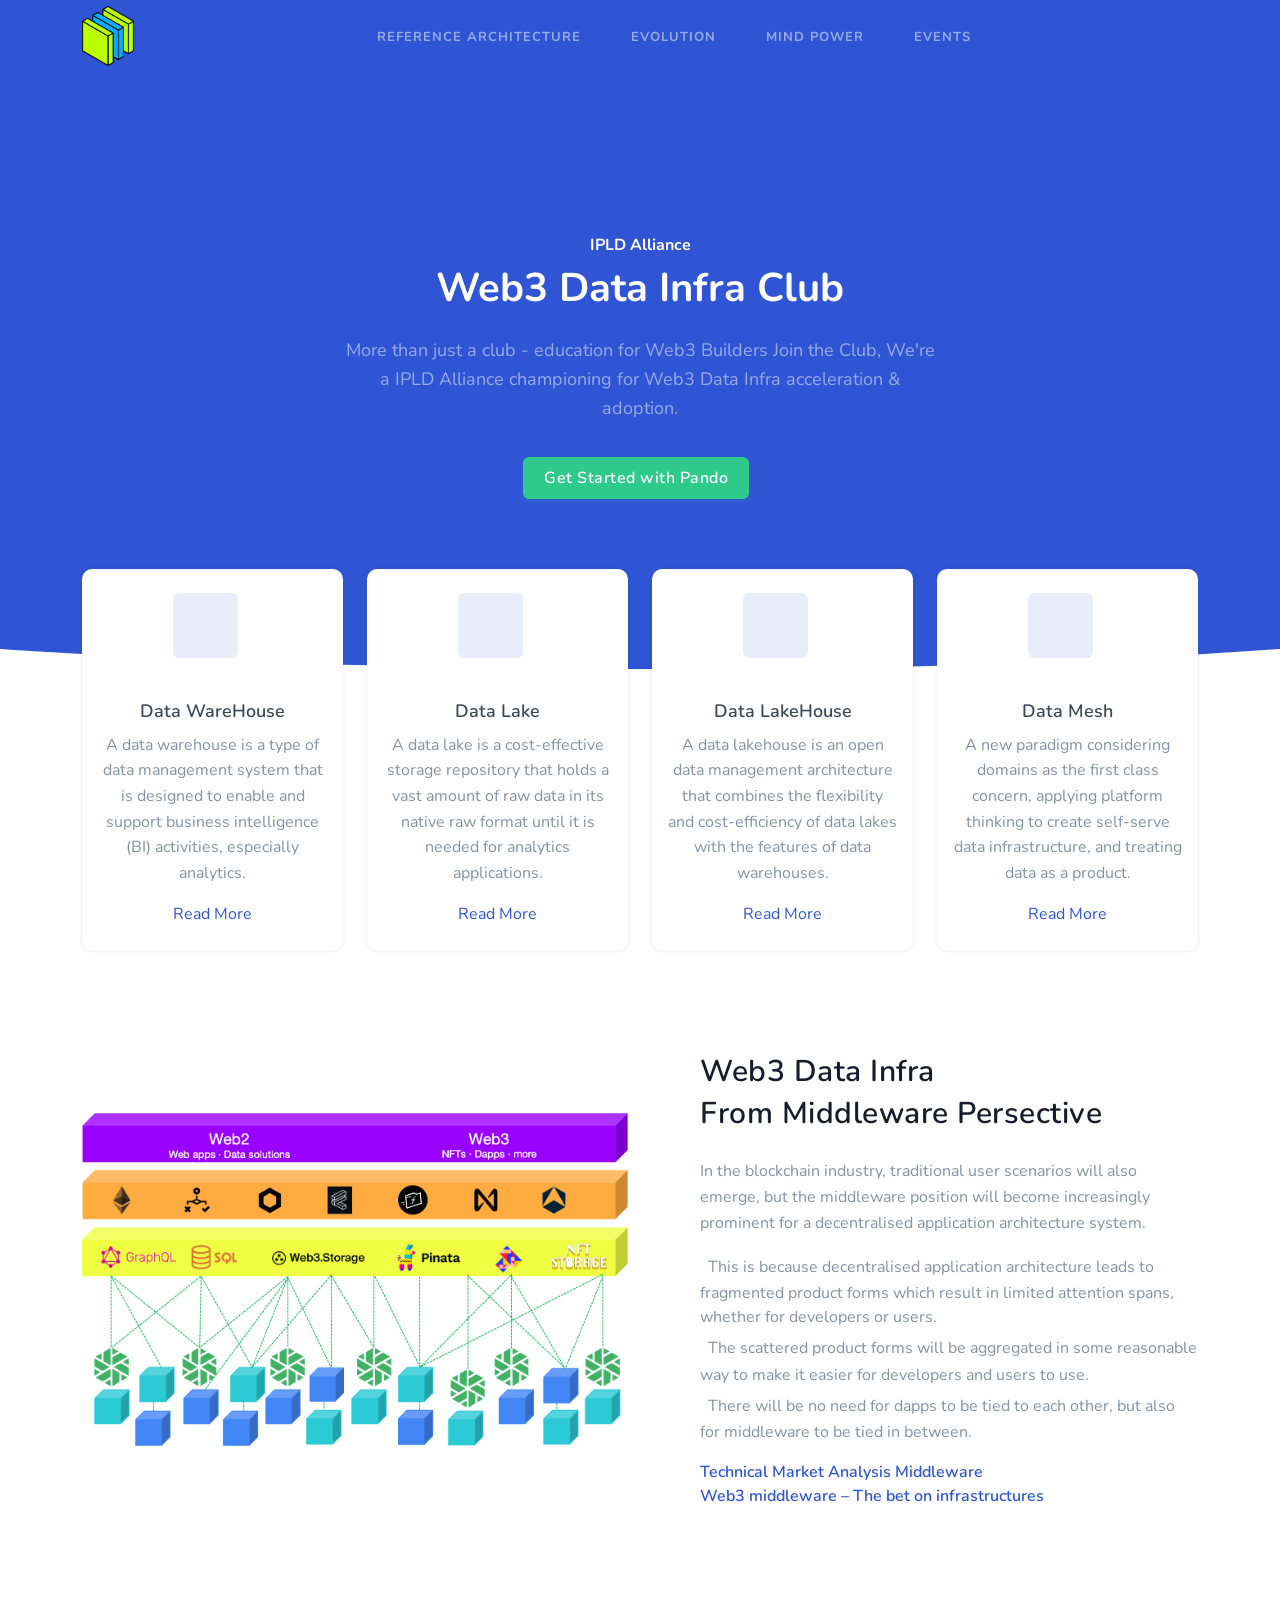
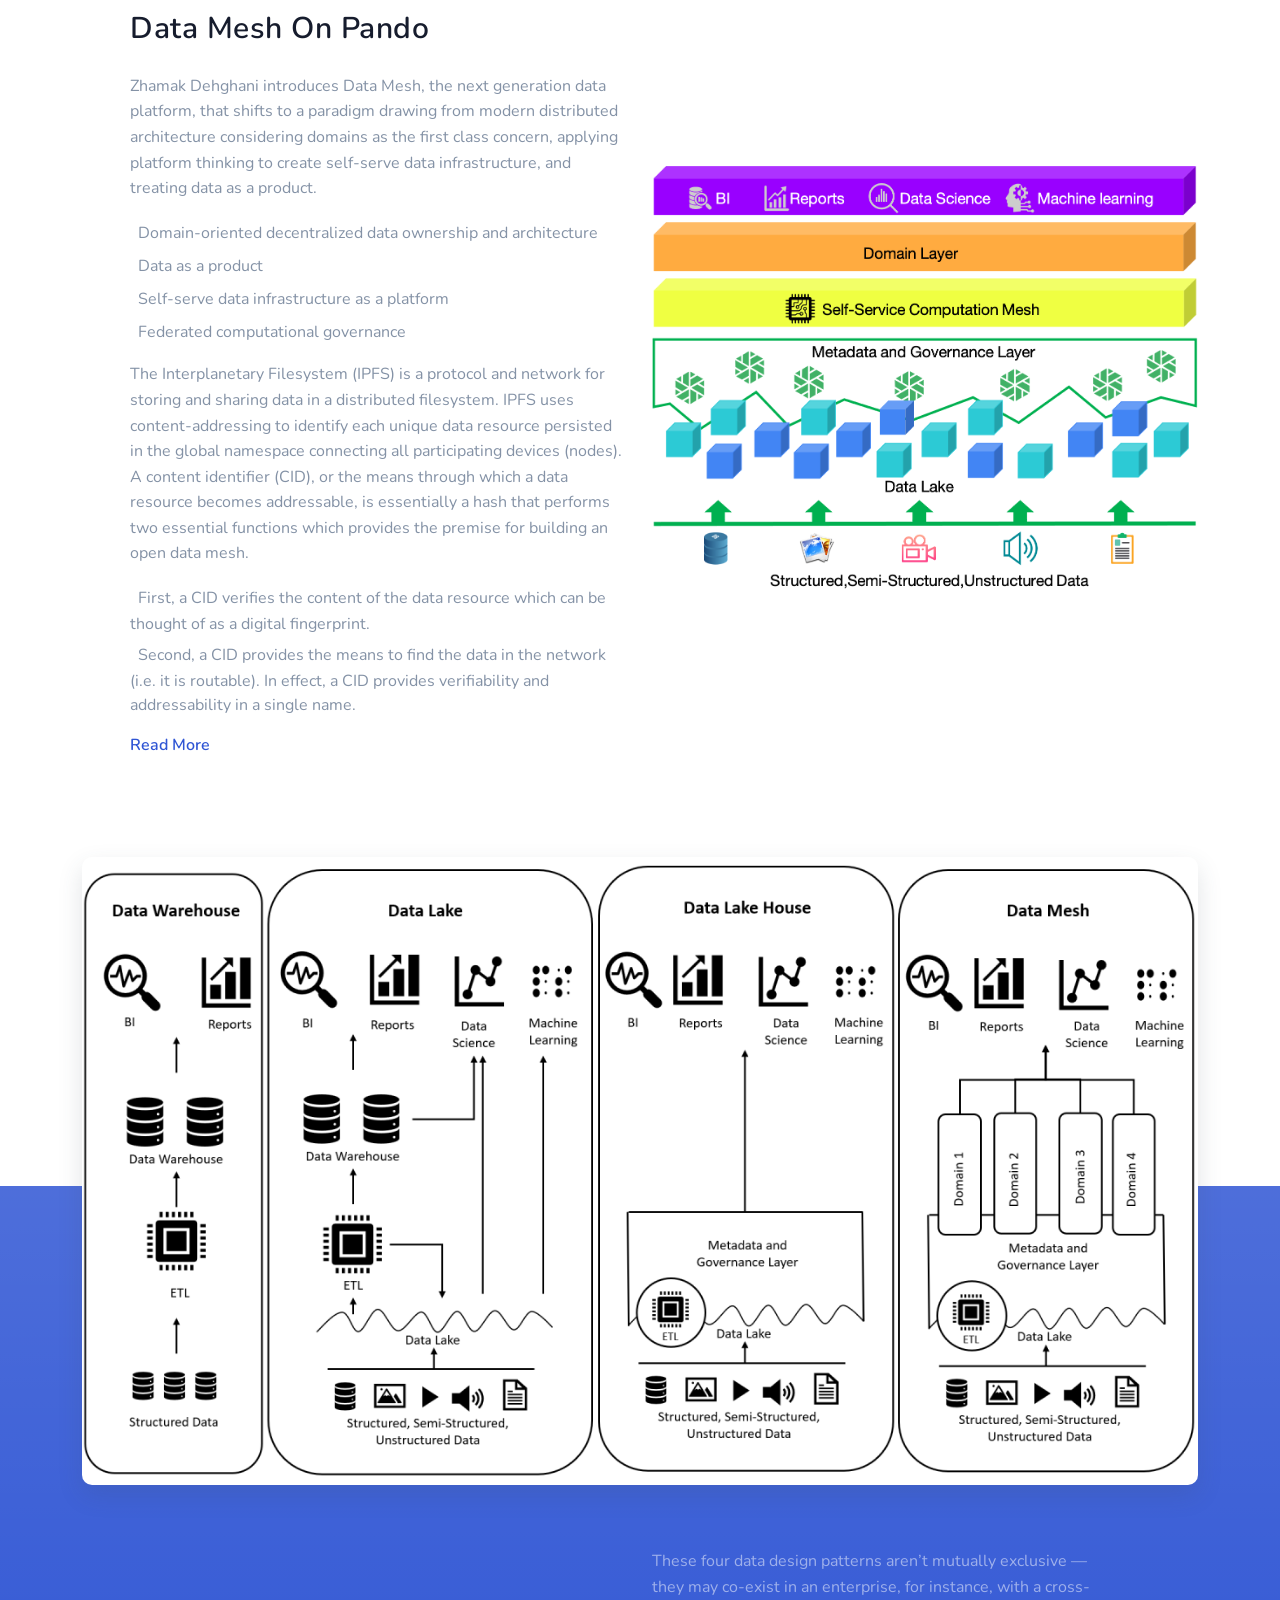
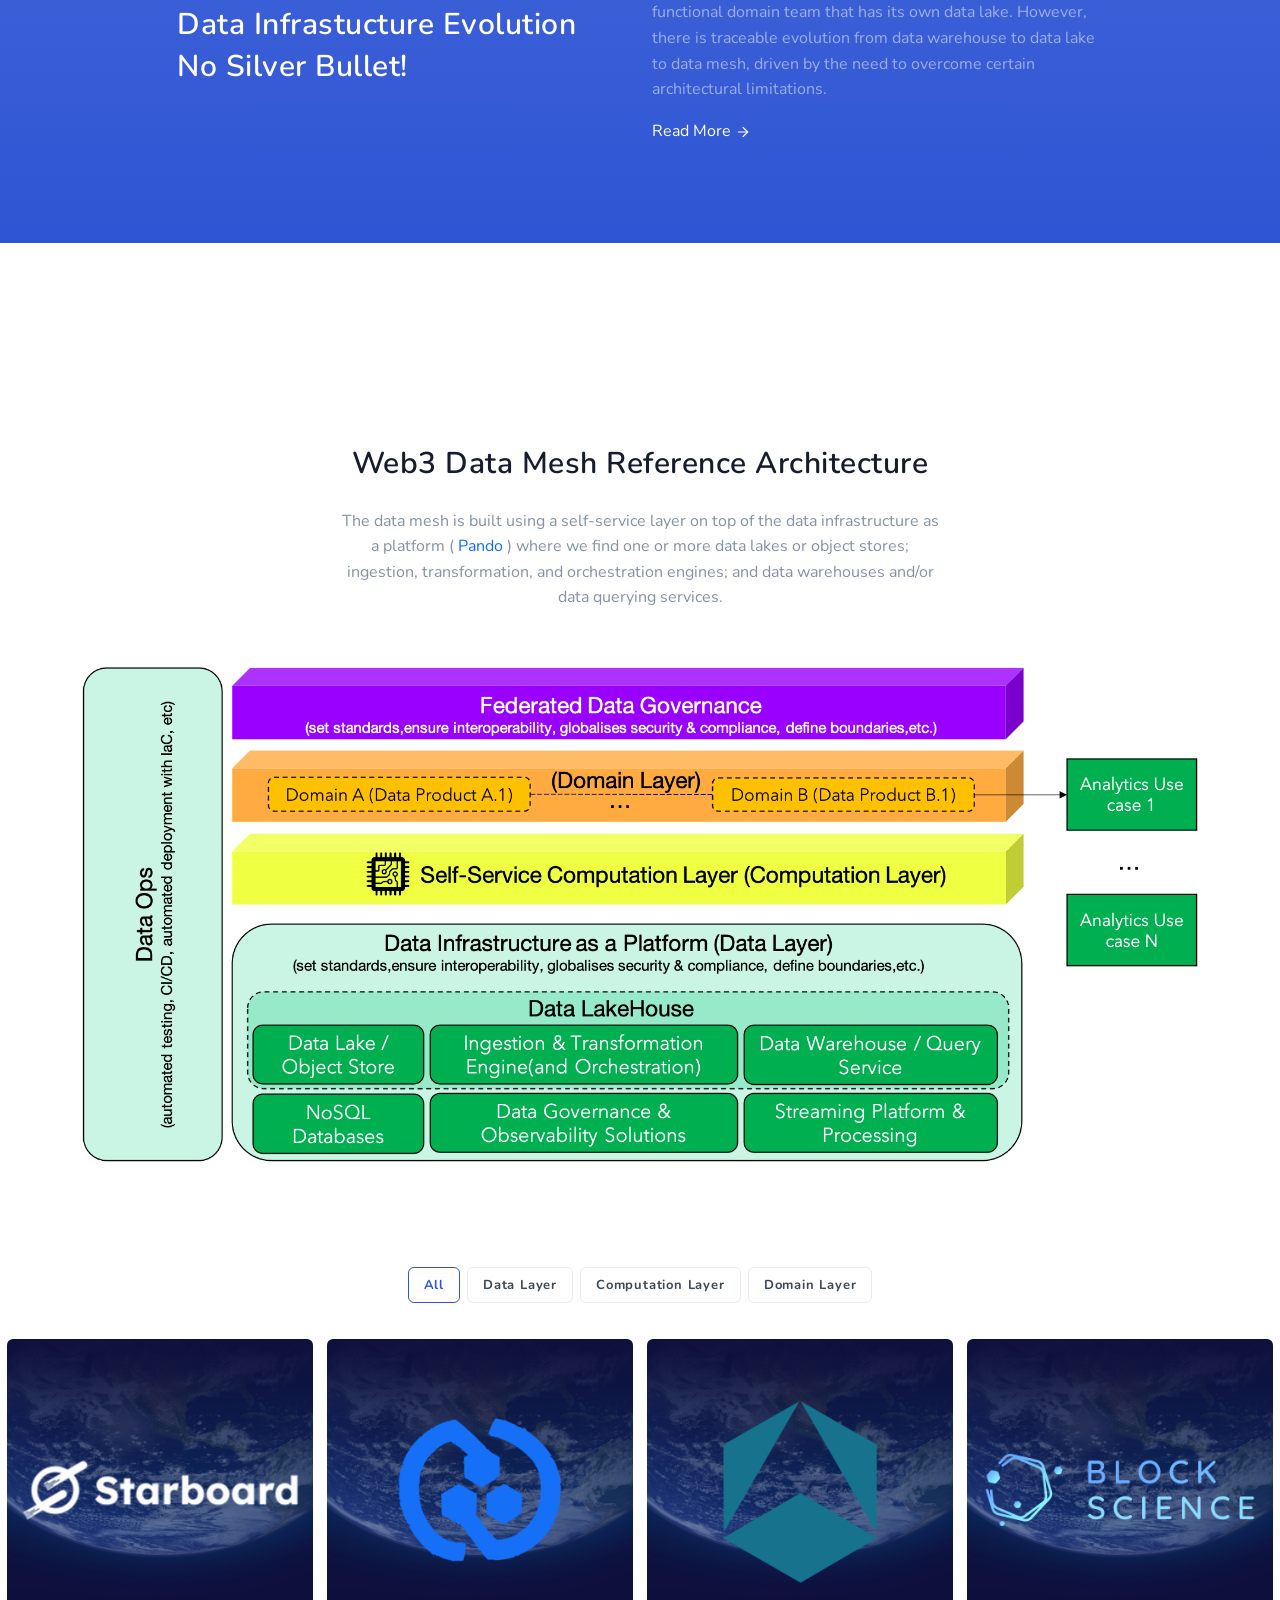
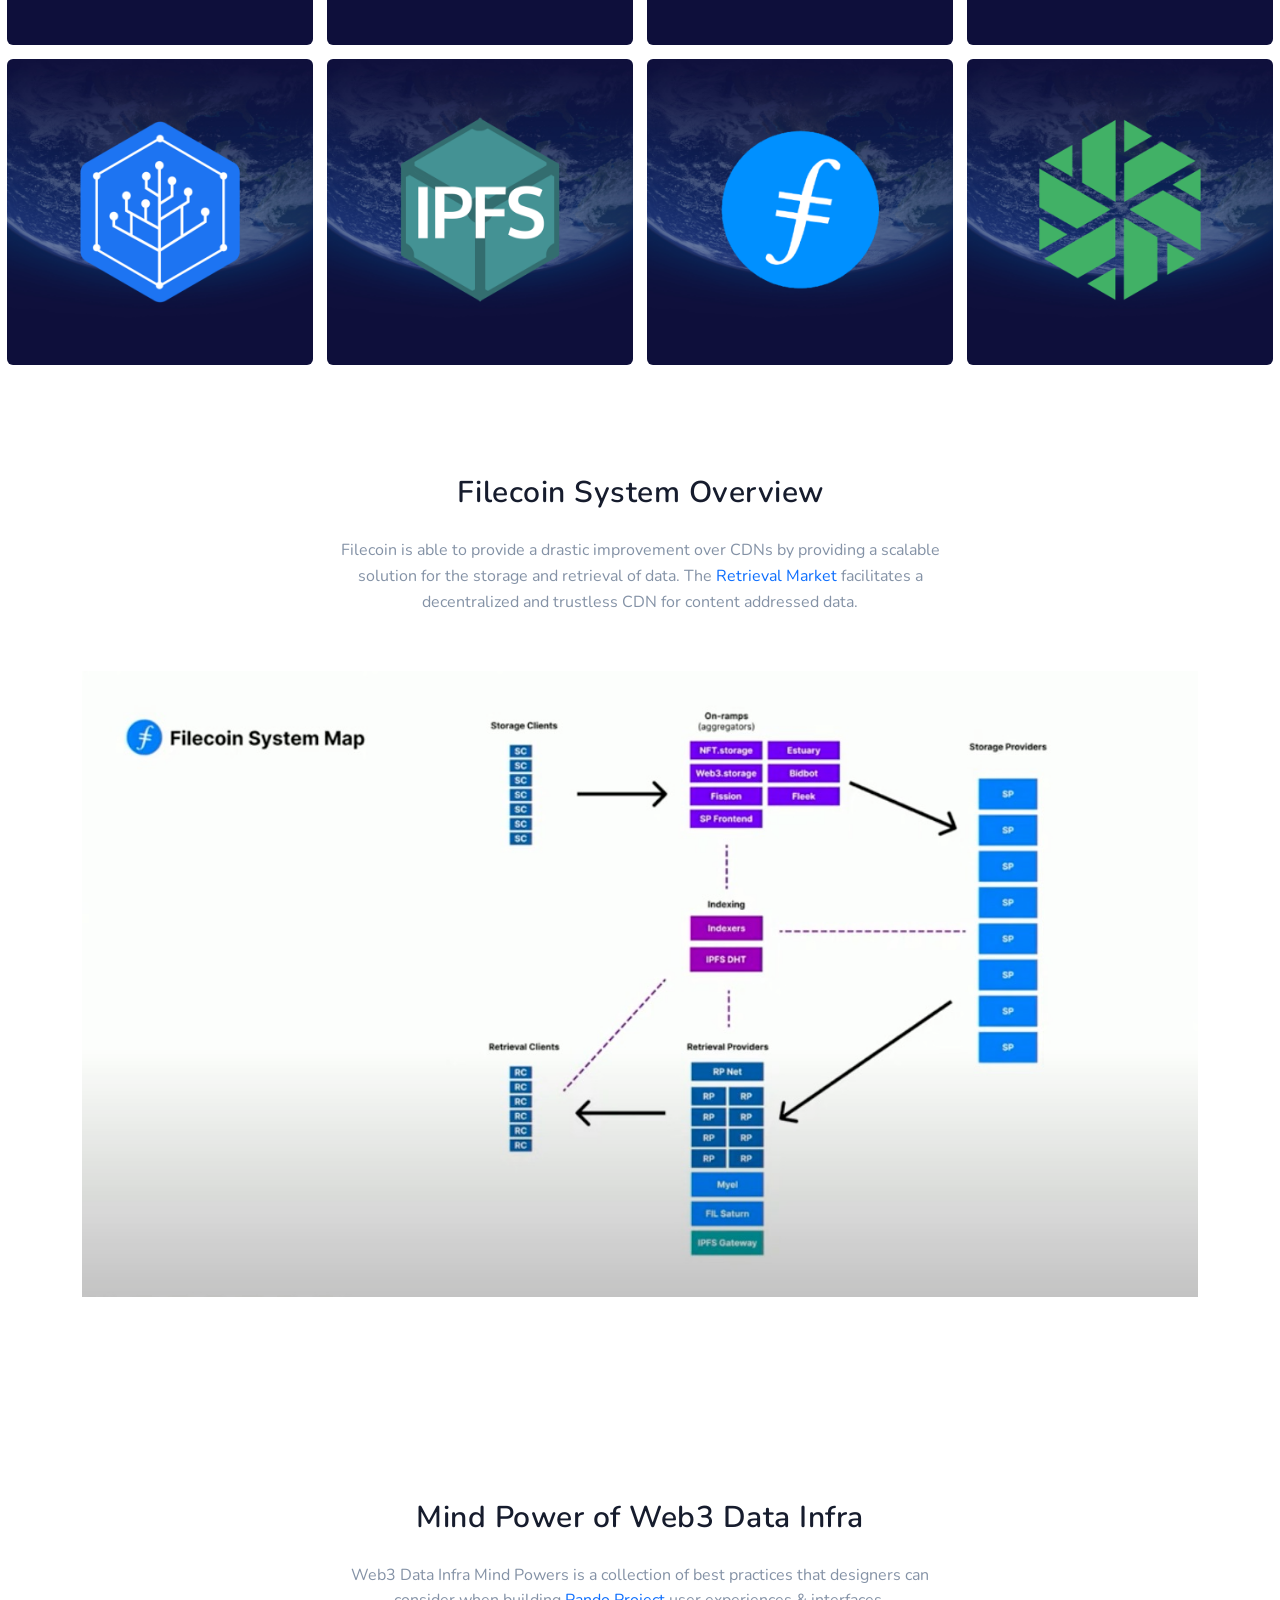
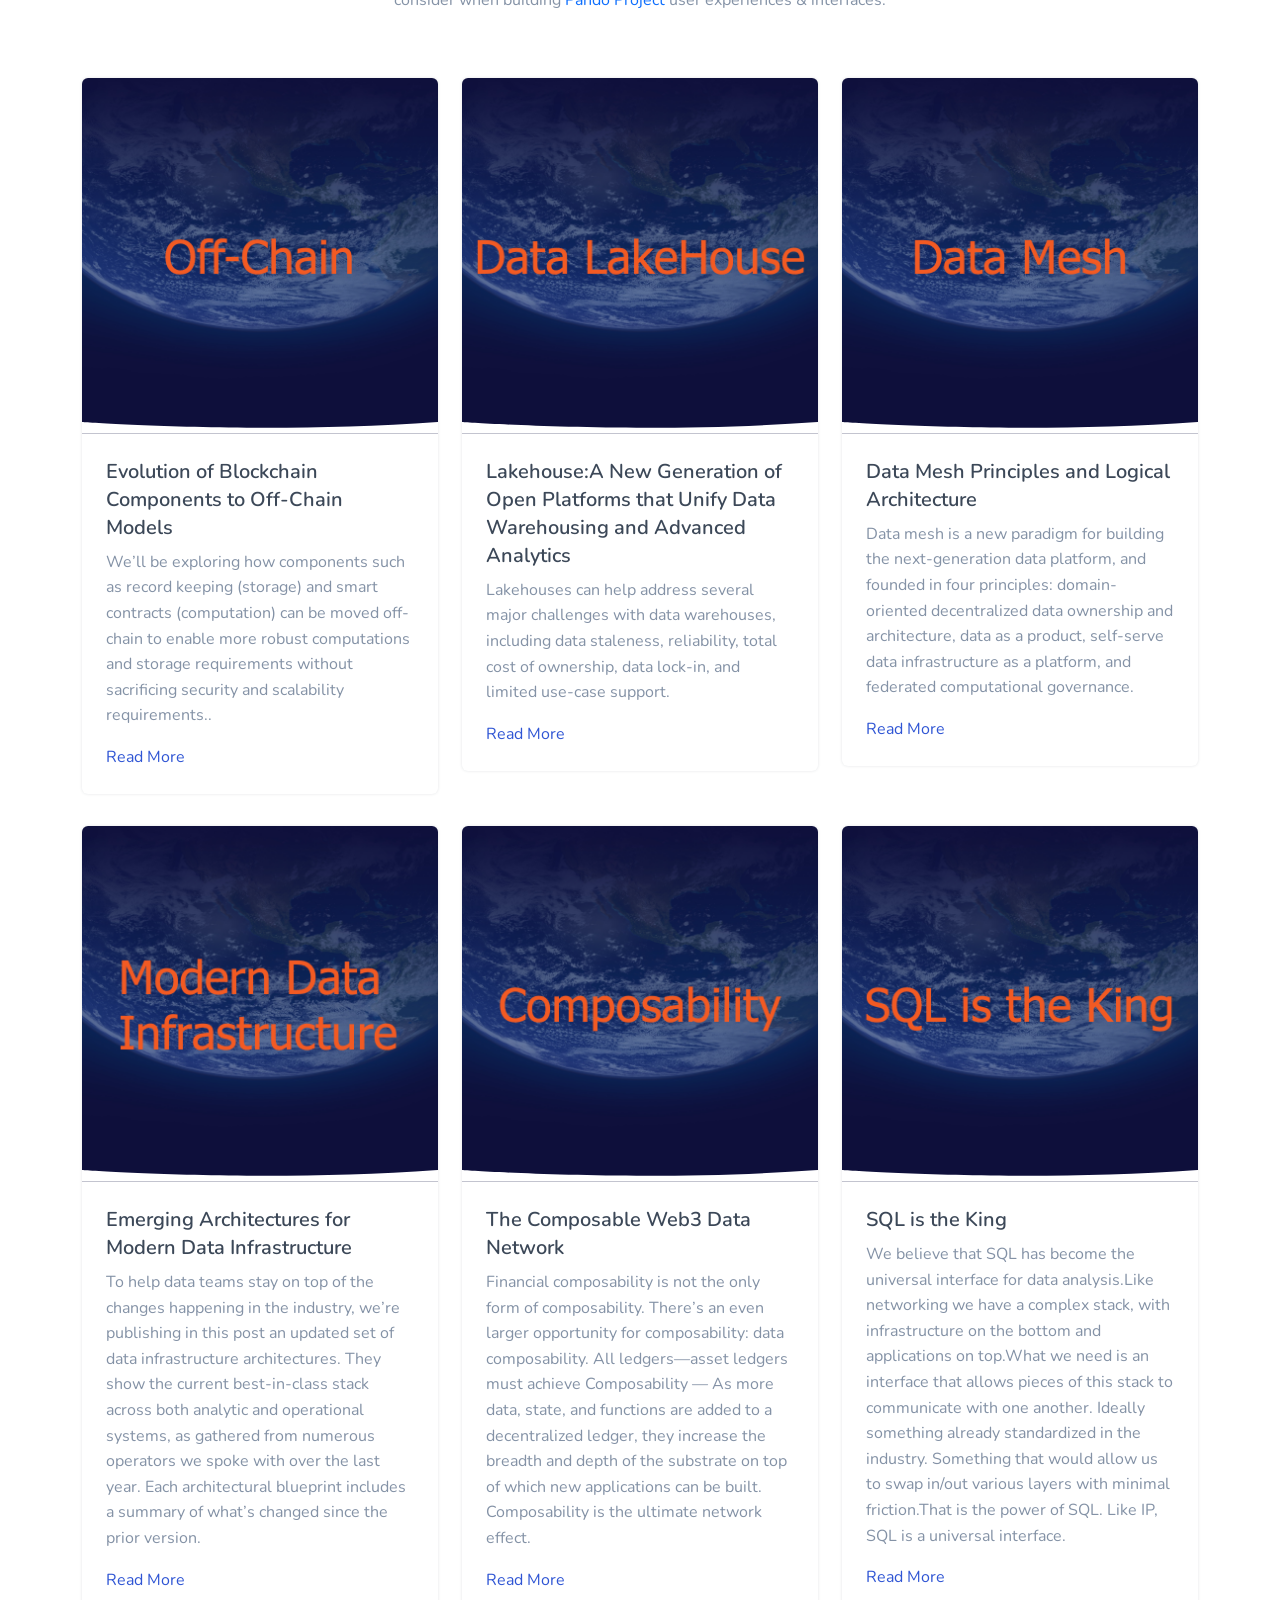
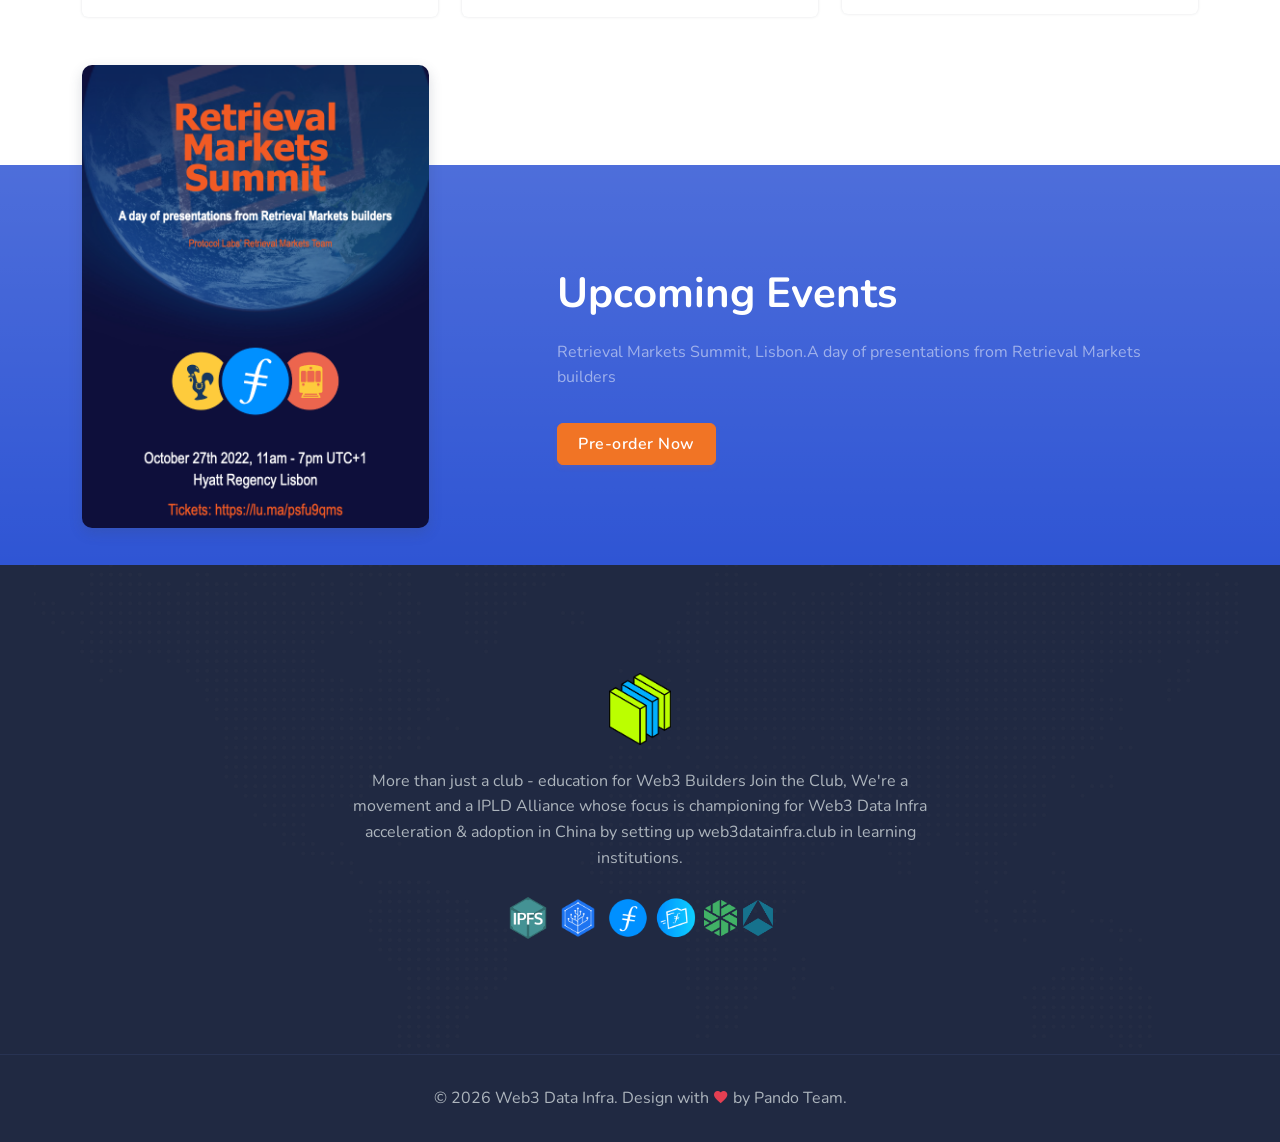
==== HTML/landing/index.html @ d0e919cf "minor fixes" ====
<!DOCTYPE html>
    <html lang="en">
    <head>
        <meta charset="utf-8" />
        <title>W3DI - Web3 Data Infra Club</title>
        <meta name="viewport" content="width=device-width, initial-scale=1.0">
        <meta name="description" content="IPLD Alliance championing for Web3 Data Infra acceleration & adoption" />
        <meta name="keywords" content="data warehouse, data lake, data lakehouse, data mesh, Pando, IPLD" />
        <meta name="author" content="pando" />
        <meta name="email" content="info@pando.network" />
        <meta name="website" content="https://pando.network" />
        <meta name="Version" content="v1.0.0" />
        <!-- favicon -->
        <link rel="shortcut icon" href="images/w3di.ico">
        <!-- Bootstrap -->
        <link href="css/bootstrap.min.css" rel="stylesheet" type="text/css" />
        <!-- Icons -->
        <link href="css/materialdesignicons.min.css" rel="stylesheet" type="text/css" />
        <link rel="stylesheet" href="https://unicons.iconscout.com/release/v3.0.6/css/line.css">
        <!-- Slider -->               
        <link rel="stylesheet" href="css/tiny-slider.css"/> 
        <link rel="stylesheet" href="css/tobii.min.css"/> 
        <!-- Main Css -->
        <link href="css/style.css" rel="stylesheet" type="text/css" id="theme-opt" />
        <link href="css/colors/default.css" rel="stylesheet" id="color-opt">
    </head>

    <body>
        <!-- Loader -->
        <!-- <div id="preloader">
            <div id="status">
                <div class="spinner">
                    <div class="double-bounce1"></div>
                    <div class="double-bounce2"></div>
                </div>
            </div>
        </div> -->
        <!-- Loader -->
        
        <!-- Navbar STart -->
        <header id="topnav" class="defaultscroll sticky">
            <div class="container">
                <!-- Logo container-->
                <a class="logo" href="index.html">
                    <span class="logo-light-mode">
                        <img src="images/w3di.png" class="l-dark" height="60" alt="">
                        <img src="images/w3di.png" class="l-light" height="60" alt="">
                    </span>
                    <img src="images/w3di.png" height="60" class="logo-dark-mode" alt="">
                </a>

                <!-- End Logo container-->
                <div class="menu-extras">
                    <div class="menu-item">
                        <!-- Mobile menu toggle-->
                        <a class="navbar-toggle" id="isToggle" onclick="toggleMenu()">
                            <div class="lines">
                                <span></span>
                                <span></span>
                                <span></span>
                            </div>
                        </a>
                        <!-- End mobile menu toggle-->
                    </div>
                </div>
        
                <div id="navigation">
                    <!-- Navigation Menu-->   
                    <ul class="navigation-menu nav-light">
                        <li><a href="#referencearchitecture" class="sub-menu-item">Reference Architecture</a></li>
                        <li><a href="#evolution" class="sub-menu-item">Evolution</a></li>
                        <li><a href="#mindpower" class="sub-menu-item">Mind Power</a></li>
                        <li><a href="#events" class="sub-menu-item">Events</a></li>
                    </ul><!--end navigation menu-->
                </div><!--end navigation-->
            </div><!--end container-->
        </header><!--end header-->
        <!-- Navbar End -->
        
        <!-- Start -->
        <!--section class="bg-half-170 d-table bg-primary w-100" style="background-image: url('images/web3datainfra.jpeg');"-->
        <section class="bg-half-170 d-table bg-primary w-100" >
            <div class="container">
                <div class="row mt-5 justify-content-center">
                    <div class="col">
                        <div class="pages-heading title-heading text-center">
                            <h6 class="text-white mt-3 fw-bold">IPLD Alliance</h6>
                            <h4 class="display-6 text-white title-dark mb-4 fw-bold">Web3 Data Infra Club</h4>
                            <p class="text-white-50 para-desc mx-auto mb-0">More than just a club - education for Web3 Builders Join the Club, We're a IPLD Alliance championing for Web3 Data Infra acceleration & adoption.</p>
                            <br>
                            <a href="https://pando.network" target="_blank" class="btn btn-success mt-2 me-2"></i> Get Started with Pando</a>
                        </div>


                        </div>
                    </div><!--end col-->
                </div><!--end row-->
            </div> <!--end container-->
        </section><!--end section-->
        <div class="position-relative">
            <div class="shape overflow-hidden text-white">
                <svg viewBox="0 0 2880 48" fill="none" xmlns="http://www.w3.org/2000/svg">
                    <path d="M0 48H1437.5H2880V0H2160C1442.5 52 720 0 720 0H0V48Z" fill="currentColor"></path>
                </svg>
            </div>
        </div>
        <!-- Hero End -->

        <!-- FEATURES START -->
        <section class="section">
            <div class="container">
                <div class="row justify-content-center">
                    <div class="col-lg-12">
                        <div class="features-absolute">
                            <div class="row">
                                <div class="col-lg-3 col-md-6 col-12">
                                    <div class="card features feature-primary feature-clean explore-feature p-4 px-md-3 border-0 rounded-md shadow text-center">
                                        <div class="icons text-center mx-auto">
                                            <i class="uil uil-airplay d-block rounded h3 mb-0"></i>
                                        </div>

                                        <div class="card-body p-0 content">
                                            <h5 class="mt-4"><a href="https://ia800702.us.archive.org/7/items/datamining_201811/DS-book%20u5.pdf" target="_blank" class="title text-dark">Data WareHouse</a></h5>
                                            <p class="text-muted">A data warehouse is a type of data management system that is designed to enable and support business intelligence (BI) activities, especially analytics.</p>

                                            <a href="https://ia800702.us.archive.org/7/items/datamining_201811/DS-book%20u5.pdf" target="_blank" class="read-more">Read More <i class="uil uil-angle-right-b align-middle"></i></a>
                                        </div>
                                    </div>
                                </div><!--end col-->

                                <div class="col-lg-3 col-md-6 col-12 mt-4 mt-md-0 pt-2 pt-md-0">
                                    <div class="card features feature-primary feature-clean explore-feature p-4 px-md-3 border-0 rounded-md shadow text-center">
                                        <div class="icons text-center mx-auto">
                                            <i class="uil uil-clipboard-alt d-block rounded h3 mb-0"></i>
                                        </div>

                                        <div class="card-body p-0 content">
                                            <h5 class="mt-4"><a href="https://martinfowler.com/bliki/DataLake.html" target="_blank" class="title text-dark">Data Lake</a></h5>
                                            <p class="text-muted">A data lake is a cost-effective storage repository that holds a vast amount of raw data in its native raw format until it is needed for analytics applications.</p>

                                            <a href="https://martinfowler.com/bliki/DataLake.html" target="_blank" class="read-more">Read More <i class="uil uil-angle-right-b align-middle"></i></a>
                                        </div>
                                    </div>
                                </div><!--end col-->

                                <div class="col-lg-3 col-md-6 col-12 mt-4 mt-lg-0 pt-2 pt-lg-0">
                                    <div class="card features feature-primary feature-clean explore-feature p-4 px-md-3 border-0 rounded-md shadow text-center">
                                        <div class="icons text-center mx-auto">
                                            <i class="uil uil-credit-card-search d-block rounded h3 mb-0"></i>
                                        </div>

                                        <div class="card-body p-0 content">
                                            <h5 class="mt-4"><a href="https://www.cidrdb.org/cidr2021/papers/cidr2021_paper17.pdf" target="_blank" class="title text-dark">Data LakeHouse</a></h5>
                                            <p class="text-muted">A data lakehouse is an open data management architecture that combines the flexibility and cost-efficiency of data lakes with the features of data warehouses. </p>

                                            <a href="https://www.cidrdb.org/cidr2021/papers/cidr2021_paper17.pdf" target="_blank" class="read-more">Read More <i class="uil uil-angle-right-b align-middle"></i></a>
                                        </div>
                                    </div>
                                </div><!--end col-->

                                <div class="col-lg-3 col-md-6 col-12 mt-4 mt-lg-0 pt-2 pt-lg-0">
                                    <div class="card features feature-primary feature-clean explore-feature p-4 px-md-3 border-0 rounded-md shadow text-center">
                                        <div class="icons text-center mx-auto">
                                            <i class="uil uil-ruler-combined d-block rounded h3 mb-0"></i>
                                        </div>

                                        <div class="card-body p-0 content">
                                            <h5 class="mt-4"><a href="https://martinfowler.com/articles/data-mesh-principles.html" target="_blank" class="title text-dark">Data Mesh</a></h5>
                                            <p class="text-muted">A new paradigm considering domains as the first class concern, applying platform thinking to create self-serve data infrastructure, and treating data as a product.</p>

                                            <a href="https://martinfowler.com/articles/data-mesh-principles.html" target="_blank" class="read-more">Read More <i class="uil uil-angle-right-b align-middle"></i></a>
                                        </div>
                                    </div>
                                </div><!--end col-->
                            </div>
                        </div>
                    </div>
                </div><!--end row-->
            </div><!--end container-->

            <div class="container mt-100 mt-60">
                <div class="row align-items-center">
                    <div class="col-md-6">
                        <img src="images/infra/pandoinweb3.png" class="img-fluid" alt="">
                    </div><!--end col-->

                    <div class="col-md-6 mt-4 mt-sm-0 pt-2 pt-sm-0">
                        <div class="section-title ms-lg-5">
                            <h4 class="title mb-4">Web3 Data Infra<br>From Middleware Persective</h4>
                            <p class="text-muted">In the blockchain industry, traditional user scenarios will also emerge, but the middleware position will become increasingly prominent for a decentralised application architecture system. </p>
                            <ul class="list-unstyled text-muted">
                                <li class="mb-1"><span class="text-primary h5 me-2"><i class="uil uil-check-circle align-middle"></i></span>This is because decentralised application architecture leads to fragmented product forms which result in limited attention spans, whether for developers or users.  </li>
                                <li class="mb-1"><span class="text-primary h5 me-2"><i class="uil uil-check-circle align-middle"></i></span>The scattered product forms will be aggregated in some reasonable way to make it easier for developers and users to use.  </li>
                                <li class="mb-1"><span class="text-primary h5 me-2"><i class="uil uil-check-circle align-middle"></i></span>There will be no need for dapps to be tied to each other, but also for middleware to be tied in between.  </li>
                            </ul>
                            <a href="https://blog.huobi.com/wp-content/uploads/Huobi-Ventures-Technical-Market-Analysis-Middleware-0701.pdf" target="_blank" class="mt-3 h6 text-primary">Technical Market Analysis Middleware<i class="uil uil-angle-right-b"></i></a>
                            <br>
                            <a href="https://blog.huobi.com/wp-content/uploads/HRI-Web3-middleware-The-bet-on-infrastructures.pdf" target="_blank" class="mt-3 h6 text-primary">Web3 middleware – The bet on infrastructures<i class="uil uil-angle-right-b"></i></a>
                        </div>
                    </div><!--end col-->
                </div><!--end row-->
            </div><!--end container-->

            <div class="container mt-100 mt-60">
                <div class="row align-items-center">
                    <div class="col-md-6 order-1 order-md-2">
                        <img src="images/infra/datameshonpando.png" class="img-fluid" alt="">
                    </div><!--end col-->

                    <div class="col-md-6 order-2 order-md-1">
                        <div class="section-title ms-lg-5">
                            <h4 class="title mb-4">Data Mesh On Pando</h4>
                            <p class="text-muted">Zhamak Dehghani introduces Data Mesh, the next generation data platform, that shifts to a paradigm drawing from modern distributed architecture considering domains as the first class concern, applying platform thinking to create self-serve data infrastructure, and treating data as a product.</p>
                            <ul class="list-unstyled text-muted">
                                <li class="mb-1"><span class="text-primary h5 me-2"><i class="uil uil-check-circle align-middle"></i></span>Domain-oriented decentralized data ownership and architecture</li>
                                <li class="mb-1"><span class="text-primary h5 me-2"><i class="uil uil-check-circle align-middle"></i></span>Data as a product</li>
                                <li class="mb-1"><span class="text-primary h5 me-2"><i class="uil uil-check-circle align-middle"></i></span>Self-serve data infrastructure as a platform</li>
                                <li class="mb-1"><span class="text-primary h5 me-2"><i class="uil uil-check-circle align-middle"></i></span>Federated computational governance</li>
                            </ul>
                            <p class="text-muted">The Interplanetary Filesystem (IPFS) is a protocol and network for storing and sharing data in a distributed filesystem. IPFS uses content-addressing to identify each unique data resource persisted in the global namespace connecting all participating devices (nodes). A content identifier (CID), or the means through which a data resource becomes addressable, is essentially a hash that performs two essential functions which provides the premise for building an open data mesh.</p>
                            <ul class="list-unstyled text-muted">
                                <li class="mb-1"><span class="text-primary h5 me-2"><i class="uil uil-check-circle align-middle"></i></span>First, a CID verifies the content of the data resource which can be thought of as a digital fingerprint.</li>
                                <li class="mb-1"><span class="text-primary h5 me-2"><i class="uil uil-check-circle align-middle"></i></span>Second, a CID provides the means to find the data in the network (i.e. it is routable). In effect, a CID provides verifiability and addressability in a single name.</li>
                            </ul>

                            <a href="https://martinfowler.com/articles/data-mesh-principles.html" target="_blank" class="mt-3 h6 text-primary">Read More <i class="uil uil-angle-right-b"></i></a>
                        </div>
                    </div><!--end col-->
                </div><!--end row-->
            </div><!--end container-->
        </section><!--end section-->

        <!-- Start -->
        <section id="evolution"  class="section bg-white pt-0">
            <div class="container">
                <div class="row justify-content-center">
                    <div class="col-12 text-center">
                        <div class="video-solution-cta position-relative" style="z-index: 1;">
                            <div class="position-relative">
                                <img src="images/infra/evolution.png" class="img-fluid rounded-md shadow-lg" alt="">
                            </div>
                            <div class="content mt-md-4 pt-md-2">
                                <div class="row justify-content-center">
                                    <div class="col-lg-10 text-center">
                                        <div class="row align-items-center">
                                            <div class="col-md-6 mt-4 pt-2">
                                                <div class="section-title text-md-start">
                                                    <h4 class="title text-white title-dark mb-0">Data Infrastucture Evolution<br>No Silver Bullet!</h4>
                                                </div>
                                            </div>

                                            <div class="col-md-6 col-12 mt-4 pt-md-2">
                                                <div class="section-title text-md-start">
                                                    <p class="text-white-50 para-desc">These four data design patterns aren’t mutually exclusive — they may co-exist in an enterprise, for instance, with a cross-functional domain team that has its own data lake. However, there is traceable evolution from data warehouse to data lake to data mesh, driven by the need to overcome certain architectural limitations.</p>
                                                    <a href="https://www.linkedin.com/pulse/data-warehouse-vs-lake-lakehouse-mesh-ashish-bijawat" target="_blank" class="text-white title-dark">Read More <i data-feather="arrow-right" class="fea icon-sm"></i></a>
                                                </div>
                                            </div>
                                        </div>
                                    </div>
                                </div>
                            </div>
                        </div>
                    </div><!--end col-->
                </div><!--end row -->
                <div class="feature-posts-placeholder bg-primary bg-gradient"></div>
            </div><!--end container-->
        </section><!--end section-->
        <!-- End -->

        <!-- Section Start -->
        <section id="referencearchitecture" class="section pb-0">
            <!-- Transection Start -->
            <div class="container mt-100 mt-60">
                <div class="row justify-content-center">
                    <div class="col-12 text-center">
                        <div class="section-title mb-5 pb-2">
                            <h4 class="title mb-4">Web3 Data Mesh Reference Architecture</h4>
                            <p class="text-muted para-desc mb-0 mx-auto">The data mesh is built using a self-service layer on top of the data infrastructure as a platform ( <a href="https://pando.network/" target="_blank">Pando<i class="uil"></i></a> ) where we find one or more data lakes or object stores;   ingestion, transformation, and orchestration engines;   and data warehouses and/or data querying services.</p>
                        </div>
                        <img src="images/infra/dataplatform.png" alt="" class="position-relative img-fluid mx-auto d-block" style="z-index: 1;">
                    </div><!--end col-->
                </div><!--end row-->
            </div><!--end container-->
            <!-- Transection End -->
        </section><!--end section-->
        
        <!-- Work Start -->
        <section class="section">
            <div class="container">
                <div class="row justify-content-center">
                    <div class="col-12 filters-group-wrap">
                        <div class="filters-group">
                            <ul class="container-filter list-inline mb-0 filter-options text-center">
                                <li class="list-inline-item categories-name border text-dark rounded active" data-group="all">All</li>
                                <li class="list-inline-item categories-name border text-dark rounded" data-group="Data Layer">Data Layer</li>
                                <li class="list-inline-item categories-name border text-dark rounded" data-group="Computation Layer">Computation Layer</li>
                                <li class="list-inline-item categories-name border text-dark rounded" data-group="Domain Layer">Domain Layer</li>
                            </ul>
                        </div>
                    </div><!--end col-->
                </div><!--end row-->
            </div><!--end container-->

            <div class="container-fluid">
                <div id="grid" class="row mt-4">
                    <div class="col-lg-3 col-md-6 col-12 spacing picture-item" data-groups='["Domain Layer"]'>
                        <div class="card border-0 work-container work-primary work-grid position-relative d-block overflow-hidden rounded">
                            <div class="card-body p-0">
                                <a href="images/infra/starboard.png" class="lightbox d-inline-block" title="">
                                    <img src="images/infra/starboard.png" class="img-fluid" alt="work-image">
                                </a>
                                <div class="content bg-white p-3">
                                    <h5 class="mb-0"><a href="https://www.starboard.ventures" target="_blank" class="text-dark title">Network Analytics & Incentive Design</a></h5>
                                    <h6 class="text-muted tag mb-0">Domain Layer</h6>
                                </div>
                            </div>
                        </div>
                    </div><!--end col-->
                    
                    <div class="col-lg-3 col-md-6 col-12 spacing picture-item" data-groups='["Computation Layer"]'>
                        <div class="card border-0 work-container work-primary work-grid position-relative d-block overflow-hidden rounded">
                            <div class="card-body p-0">
                                <a href="images/infra/cod.png" class="lightbox d-inline-block" title="">
                                    <img src="images/infra/cod.png" class="img-fluid" alt="work-image">
                                </a>
                                <div class="content bg-white p-3">
                                    <h5 class="mb-0"><a href="https://pando.network" target="_blank" class="text-dark title">Computation over Data</a></h5>
                                    <h6 class="text-muted tag mb-0">Computation Layer</h6>
                                </div>
                            </div>
                        </div>
                    </div><!--end col-->
                    
                    <div class="col-lg-3 col-md-6 col-12 spacing picture-item" data-groups='["Computation Layer"]'>
                        <div class="card border-0 work-container work-primary work-grid position-relative d-block overflow-hidden rounded">
                            <div class="card-body p-0">
                                <a href="images/infra/abacus.png" class="lightbox d-inline-block" title="">
                                    <img src="images/infra/abacus.png" class="img-fluid" alt="work-image">
                                </a>
                                <div class="content bg-white p-3">
                                    <h5 class="mb-0"><a href="https://pando.network" target="_blank" class="text-dark title">Self-service Cube Computation over Pando Datasets</a></h5>
                                    <h6 class="text-muted tag mb-0">Computation Layer</h6>
                                </div>
                            </div>
                        </div>
                    </div><!--end col-->

                    <div class="col-lg-3 col-md-6 col-12 spacing picture-item" data-groups='["Domain Layer"]'>
                        <div class="card border-0 work-container work-primary work-grid position-relative d-block overflow-hidden rounded">
                            <div class="card-body p-0">
                                <a href="images/infra/blockscience.png" class="lightbox d-inline-block" title="">
                                    <img src="images/infra/blockscience.png" class="img-fluid" alt="work-image">
                                </a>
                                <div class="content bg-white p-3">
                                    <h5 class="mb-0"><a href="https://block.science" target="_blank" class="text-dark title">Economic Systems Engineering</a></h5>
                                    <h6 class="text-muted tag mb-0">Domain Layer</h6>
                                </div>
                            </div>
                        </div>
                    </div><!--end col-->

                    <div class="col-lg-3 col-md-6 col-12 spacing picture-item" data-groups='["Data Layer"]'>
                        <div class="card border-0 work-container work-primary work-grid position-relative d-block overflow-hidden rounded">
                            <div class="card-body p-0">
                                <a href="images/infra/ipld.png" class="lightbox d-inline-block" title="">
                                    <img src="images/infra/ipld.png" class="img-fluid" alt="work-image">
                                </a>
                                <div class="content bg-white p-3">
                                    <h5 class="mb-0"><a href="http://ipld.io" target="_blank" class="text-dark title">data model of the content-addressable web</a></h5>
                                    <h6 class="text-muted tag mb-0">Data Layer</h6>
                                </div>
                            </div>
                        </div>
                    </div><!--end col-->

                    <div class="col-lg-3 col-md-6 col-12 spacing picture-item" data-groups='["Data Layer"]'>
                        <div class="card border-0 work-container work-primary work-grid position-relative d-block overflow-hidden rounded">
                            <div class="card-body p-0">
                                <a href="images/infra/ipfs.png" class="lightbox d-inline-block" title="">
                                    <img src="images/infra/ipfs.png" class="img-fluid" alt="work-image">
                                </a>
                                <div class="content bg-white p-3">
                                    <h5 class="mb-0"><a href="https://ipfs.io" target="_blank" class="text-dark title">A peer-to-peer hypermedia protocol</a></h5>
                                    <h6 class="text-muted tag mb-0">Data Layer</h6>
                                </div>
                            </div>
                        </div>
                    </div><!--end col-->

                    <div class="col-lg-3 col-md-6 col-12 spacing picture-item" data-groups='["Data Layer"]'>
                        <div class="card border-0 work-container work-primary work-grid position-relative d-block overflow-hidden rounded">
                            <div class="card-body p-0">
                                <a href="images/infra/filecoin.png" class="lightbox d-inline-block" title="">
                                    <img src="images/infra/filecoin.png" class="img-fluid" alt="work-image">
                                </a>
                                <div class="content bg-white p-3">
                                    <h5 class="mb-0"><a href="https://filecoin.io" target="_blank" class="text-dark title">decentralized storage network</a></h5>
                                    <h6 class="text-muted tag mb-0">Data Layer</h6>
                                </div>
                            </div>
                        </div>
                    </div><!--end col-->

                    <div class="col-lg-3 col-md-6 col-12 spacing picture-item" data-groups='["Data Layer"]'>
                        <div class="card border-0 work-container work-primary work-grid position-relative d-block overflow-hidden rounded">
                            <div class="card-body p-0">
                                <a href="images/infra/pando.png" class="lightbox d-inline-block" title="">
                                    <img src="images/infra/pando.png" class="img-fluid" alt="work-image">
                                </a>
                                <div class="content bg-white p-3">
                                    <h5 class="mb-0"><a href="https://pando.network" target="_blank" class="text-dark title">Web3 Data Network</a></h5>
                                    <h6 class="text-muted tag mb-0">Data Layer</h6>
                                </div>
                            </div>
                        </div>
                    </div><!--end col-->
                </div><!--end row-->
            </div><!--end container-->
        </section><!--end section-->
        <!-- Work End -->

        <!-- Section Start -->
        <section class="test-web3 pb-0">
            <!-- Transection Start -->
            <div class="container">
                <div class="row justify-content-center">
                    <div class="col-12 text-center">
                        <div class="section-title mb-5 pb-2">
                            <h4 class="title mb-4">Filecoin System Overview</h4>
                            <p class="text-muted para-desc mb-0 mx-auto">Filecoin is able to provide a drastic improvement over CDNs by providing a scalable solution for the storage and retrieval of data. The <a href="https://retrieval.market/" target="_blank" >Retrieval Market<i class="uil"></i></a> facilitates a decentralized and trustless CDN for content addressed data.
                            </p>
                        </div>
                        <img src="images/infra/saturn.jpg" alt="" class="position-relative img-fluid mx-auto d-block" style="z-index: 1;">
                    </div><!--end col-->
                </div><!--end row-->
            </div><!--end container-->
            <!-- Transection End -->
        </section><!--end section-->

        <!-- Start -->
        <section id="mindpower" class="section">
            <!-- Popular Course Start -->
            <div class="container mt-100 mt-60">
                <div class="row justify-content-center">
                    <div class="col-12">
                        <div class="section-title text-center mb-4 pb-2">
                            <h4 class="title mb-4">Mind Power of Web3 Data Infra</h4>
                            <p class="text-muted para-desc mb-0 mx-auto">Web3 Data Infra Mind Powers is a collection of best practices that designers can consider when building <a href="https://pando.network/" target="_blank">Pando Project<i class="uil"></i></a> user experiences & interfaces.</p>
                        </div>
                    </div><!--end col-->
                </div><!--end row-->

                <div class="row">
                    <div class="col-lg-4 col-md-6 col-12 mt-4 pt-2">
                        <div class="card blog blog-primary rounded border-0 shadow overflow-hidden">
                            <div class="position-relative">
                                <img src="images/infra/principle1.png" class="card-img-top" alt="...">
                                <div class="overlay bg-dark"></div>
                            </div>
                            <div class="position-relative">
                                <div class="shape overflow-hidden text-white">
                                    <svg viewBox="0 0 2880 48" fill="none" xmlns="http://www.w3.org/2000/svg">
                                        <path d="M0 48H1437.5H2880V0H2160C1442.5 52 720 0 720 0H0V48Z" fill="currentColor"></path>
                                    </svg>
                                </div>
                            </div>
                            <div class="card-body content">
                                <a href="https://medium.com/@miguelmota/evolution-of-blockchain-components-to-off-chain-models-ca3649fe2c83" target="_blank" class="title text-dark h5">Evolution of Blockchain Components to Off-Chain Models</a>
                                <p class="text-muted mt-2">We’ll be exploring how components such as record keeping (storage) and smart contracts (computation) can be moved off-chain to enable more robust computations and storage requirements without sacrificing security and scalability requirements..</p>
                                <a href="https://medium.com/@miguelmota/evolution-of-blockchain-components-to-off-chain-models-ca3649fe2c83" target="_blank" class="text-primary">Read More <i class="uil uil-angle-right-b align-middle"></i></a>
                            </div>
                        </div> <!--end card / course-blog-->
                    </div><!--end col-->

                    <div class="col-lg-4 col-md-6 col-12 mt-4 pt-2">
                        <div class="card blog blog-primary rounded border-0 shadow overflow-hidden">
                            <div class="position-relative">
                                <img src="images/infra/principle6.png" class="card-img-top" alt="...">
                                <div class="overlay bg-dark"></div>
                            </div>
                            <div class="position-relative">
                                <div class="shape overflow-hidden text-white">
                                    <svg viewBox="0 0 2880 48" fill="none" xmlns="http://www.w3.org/2000/svg">
                                        <path d="M0 48H1437.5H2880V0H2160C1442.5 52 720 0 720 0H0V48Z" fill="currentColor"></path>
                                    </svg>
                                </div>
                            </div>
                            <div class="card-body content">
                                <a href="https://www.cidrdb.org/cidr2021/papers/cidr2021_paper17.pdf" target="_blank" class="title text-dark h5">Lakehouse:A New Generation of Open Platforms that Unify Data Warehousing and Advanced Analytics</a>
                                <p class="text-muted mt-2">Lakehouses can help address several major challenges with data warehouses, including data staleness, reliability, total cost of ownership, data lock-in, and limited use-case support.</p>
                                <a href="https://www.cidrdb.org/cidr2021/papers/cidr2021_paper17.pdf" target="_blank" class="text-primary">Read More <i class="uil uil-angle-right-b align-middle"></i></a>
                            </div>
                        </div> <!--end card / course-blog-->
                    </div><!--end col-->

                    <div class="col-lg-4 col-md-6 col-12 mt-4 pt-2">
                        <div class="card blog blog-primary rounded border-0 shadow overflow-hidden">
                            <div class="position-relative">
                                <img src="images/infra/principle5.png" class="card-img-top" alt="...">
                                <div class="overlay bg-dark"></div>
                            </div>
                            <div class="position-relative">
                                <div class="shape overflow-hidden text-white">
                                    <svg viewBox="0 0 2880 48" fill="none" xmlns="http://www.w3.org/2000/svg">
                                        <path d="M0 48H1437.5H2880V0H2160C1442.5 52 720 0 720 0H0V48Z" fill="currentColor"></path>
                                    </svg>
                                </div>
                            </div>
                            <div class="card-body content">
                                <a href="https://martinfowler.com/articles/data-mesh-principles.html" target="_blank" class="title text-dark h5">Data Mesh Principles and Logical Architecture</a>
                                <p class="text-muted mt-2">Data mesh is a new paradigm for building the next-generation data platform, and founded in four principles: domain-oriented decentralized data ownership and architecture, data as a product, self-serve data infrastructure as a platform, and federated computational governance.</p>
                                <a href="https://martinfowler.com/articles/data-mesh-principles.html" target="_blank" class="text-primary">Read More <i class="uil uil-angle-right-b align-middle"></i></a>
                            </div>
                        </div> <!--end card / course-blog-->
                    </div><!--end col-->

                    <div class="col-lg-4 col-md-6 col-12 mt-4 pt-2">
                        <div class="card blog blog-primary rounded border-0 shadow overflow-hidden">
                            <div class="position-relative">
                                <img src="images/infra/principle2.png" class="card-img-top" alt="...">
                                <div class="overlay bg-dark"></div>
                            </div>
                            <div class="position-relative">
                                <div class="shape overflow-hidden text-white">
                                    <svg viewBox="0 0 2880 48" fill="none" xmlns="http://www.w3.org/2000/svg">
                                        <path d="M0 48H1437.5H2880V0H2160C1442.5 52 720 0 720 0H0V48Z" fill="currentColor"></path>
                                    </svg>
                                </div>
                            </div>
                            <div class="card-body content">
                                <a href="https://future.com/emerging-architectures-modern-data-infrastructure/" target="_blank" class="title text-dark h5">Emerging Architectures for Modern Data Infrastructure</a>
                                <p class="text-muted mt-2">To help data teams stay on top of the changes happening in the industry, we’re publishing in this post an updated set of data infrastructure architectures. They show the current best-in-class stack across both analytic and operational systems, as gathered from numerous operators we spoke with over the last year. Each architectural blueprint includes a summary of what’s changed since the prior version.</p>
                                <a href="https://future.com/emerging-architectures-modern-data-infrastructure/" target="_blank" class="text-primary">Read More <i class="uil uil-angle-right-b align-middle"></i></a>
                            </div>
                        </div> <!--end card / course-blog-->
                    </div><!--end col-->

                    <div class="col-lg-4 col-md-6 col-12 mt-4 pt-2">
                        <div class="card blog blog-primary rounded border-0 shadow overflow-hidden">
                            <div class="position-relative">
                                <img src="images/infra/principle4.png" class="card-img-top" alt="...">
                                <div class="overlay bg-dark"></div>
                            </div>
                            <div class="position-relative">
                                <div class="shape overflow-hidden text-white">
                                    <svg viewBox="0 0 2880 48" fill="none" xmlns="http://www.w3.org/2000/svg">
                                        <path d="M0 48H1437.5H2880V0H2160C1442.5 52 720 0 720 0H0V48Z" fill="currentColor"></path>
                                    </svg>
                                </div>
                            </div>
                            <div class="card-body content">
                                <a href="https://multicoin.capital/2022/02/16/the-composable-web3-data-network/" target="_blank" class="title text-dark h5">The Composable Web3 Data Network</a>
                                <p class="text-muted mt-2">Financial composability is not the only form of composability. There’s an even larger opportunity for composability: data composability. All ledgers—asset ledgers must achieve Composability — As more data, state, and functions are added to a decentralized ledger, they increase the breadth and depth of the substrate on top of which new applications can be built. Composability is the ultimate network effect.</p>
                                <a href="https://multicoin.capital/2022/02/16/the-composable-web3-data-network/" target="_blank" class="text-primary">Read More <i class="uil uil-angle-right-b align-middle"></i></a>
                            </div>
                        </div> <!--end card / course-blog-->
                    </div><!--end col-->

                    <div class="col-lg-4 col-md-6 col-12 mt-4 pt-2">
                        <div class="card blog blog-primary rounded border-0 shadow overflow-hidden">
                            <div class="position-relative">
                                <img src="images/infra/principle3.png" class="card-img-top" alt="...">
                                <div class="overlay bg-dark"></div>
                                <div class="overlay bg-dark"></div>
                            </div>
                            <div class="position-relative">
                                <div class="shape overflow-hidden text-white">
                                    <svg viewBox="0 0 2880 48" fill="none" xmlns="http://www.w3.org/2000/svg">
                                        <path d="M0 48H1437.5H2880V0H2160C1442.5 52 720 0 720 0H0V48Z" fill="currentColor"></path>
                                    </svg>
                                </div>
                            </div>
                            <div class="card-body content">
                                <a href="https://www.timescale.com/blog/why-sql-beating-nosql-what-this-means-for-future-of-data-time-series-database-348b777b847a/" target="_blank" class="title text-dark h5">SQL is the King </a>
                                <p class="text-muted mt-2">We believe that SQL has become the universal interface for data analysis.Like networking we have a complex stack, with infrastructure on the bottom and applications on top.What we need is an interface that allows pieces of this stack to communicate with one another. Ideally something already standardized in the industry. Something that would allow us to swap in/out various layers with minimal friction.That is the power of SQL. Like IP, SQL is a universal interface.</p>
                                <a href="https://www.timescale.com/blog/why-sql-beating-nosql-what-this-means-for-future-of-data-time-series-database-348b777b847a/" target="_blank" class="text-primary">Read More <i class="uil uil-angle-right-b align-middle"></i></a>
                            </div>
                        </div> <!--end card / course-blog-->
                    </div><!--end col-->
                </div><!--end row-->
            </div><!--end container-->
            <!-- Popular Course End -->
        </section><!--end section-->
        <!-- End -->

        <!-- Subscribe Start -->
        <section id="events" class="section bg-primary bg-gradient mt-md-5">
            <div class="container position-relative">
                <div class="row">
                    <div class="col-lg-5 col-md-6">
                        <div class="app-subscribe text-center text-md-start">
                            <img src="images/infra/poster.png" class="img-poster rounded-md shadow-md" alt="">
                        </div>
                    </div><!--end col-->

                    <div class="col-lg-7 col-md-6 mt-4 pt-2 mt-sm-0 pt-sm-0">
                        <div class="section-title text-center text-md-start">
                            <h1 class="fw-bold text-white title-dark mb-3">Upcoming Events</h1>
                            <p class="text-white-50 para-dark">Retrieval Markets Summit, Lisbon.A day of presentations from Retrieval Markets builders</p>

                            <div class="mt-4 pt-2">
                                <a href="https://lu.ma/psfu9qms" target="_blank" class="btn btn-warning">Pre-order Now</a>
                            </div>
                        </div>
                    </div><!--end col-->
                </div><!--end row-->
            </div><!--end container-->
        </section><!--end section-->
        <!-- Subscribe End -->

        <!-- Footer Start -->
        <footer class="footer" style="background-image: url('images/svg-map.svg'); background-repeat: no-repeat; background-position: center;">
            <div class="container">
                <div class="row justify-content-center">
                    <div class="col-12 py-lg-5">
                        <div class="footer-py-60 text-center">
                            <a href="#" class="logo-footer">
                                <img src="images/w3di.png" height="72" alt="">
                            </a>
                            <p class="mt-4 para-desc mx-auto">More than just a club - education for Web3 Builders Join the Club, We're a movement and a IPLD Alliance whose focus is championing for Web3 Data Infra acceleration & adoption in China by setting up web3datainfra.club in learning institutions.</p>
                            <ul class="list-unstyled logo-footer mb-0 mt-4">
                                <li class="list-inline-item"><a href="https://ipfs.io/" target="_blank" class="logo-footer"> <img src="images/infra/ipfs-logo.png" height="42" alt=""></a></li>
                                <li class="list-inline-item"><a href="https://ipld.io/" target="_blank" class="logo-footer"><img src="images/infra/ipld-logo.png" height="46" alt=""></i></a></li>
                                <li class="list-inline-item"><a href="https://filecoin.io/" target="_blank" class="logo-footer"><img src="images/infra/filecoin-logo.png" height="42" alt=""></i></a></li>
                                <li class="list-inline-item"><a href="https://retrieval.market/" target="_blank" class="logo-footer"><img src="images/infra/rm-logo.png" height="42" alt=""></i></a></li>
                                <li class="list-inline-item"><a href="https://pando.network/" target="_blank" class="logo-footer"><img src="images/infra/pando-logo.png" height="36" alt=""></i></a></li>
                                <li class="list-inline-item"><a href="https://pando.network/" target="_blank" class="logo-footer"><img src="images/infra/abacus-logo.png" height="36" alt=""></i></a></li>
                            </ul><!--end icon-->
                        </div>
                    </div><!--end col-->
                </div><!--end row-->
            </div><!--end container-->

            <div class="footer-py-30 footer-bar bg-footer">
                <div class="container text-center">
                    <div class="row justify-content-center">
                        <div class="col-12">
                            <div class="text-center">
                                <p class="mb-0">© <script>document.write(new Date().getFullYear())</script> Web3 Data Infra. Design with <i class="mdi mdi-heart text-danger"></i> by <a href="https://pando.network" target="_blank" class="text-reset">Pando Team</a>.</p>
                            </div>
                        </div><!--end col-->
                    </div><!--end row-->
                </div><!--end container-->
            </div>
        </footer><!--end footer-->
        <!-- Footer End -->

        <!-- Back to top -->
        <a href="#" onclick="topFunction()" id="back-to-top" class="back-to-top fs-5"><i data-feather="arrow-up" class="fea icon-sm icons align-middle"></i></a>
        <!-- Back to top -->

        <!-- javascript -->
        <script src="js/bootstrap.bundle.min.js"></script>
        <!-- shuffle and tobii js -->
        <script src="js/shuffle.min.js"></script>
        <script src="js/tobii.min.js"></script>
        <!-- Icons -->
        <script src="js/feather.min.js"></script>
        <!-- Main Js -->
        <script src="js/plugins.init.js"></script><!--Note: All init js like tiny slider, counter, countdown, maintenance, lightbox, gallery, swiper slider, aos animation etc.-->
        <script src="js/app.js"></script><!--Note: All important javascript like page loader, menu, sticky menu, menu-toggler, one page menu etc. -->
    </body>
</html>
---- HTML/landing/css/tobii.min.css ----
:root{--base-font-size:18px;--transition-duration:0.3s;--transition-timing-function:cubic-bezier(0.19,1,0.22,1);--zoom-icon-background:rgba(25,41,56,0.94);--zoom-icon-color:#fff;--lightbox-background:rgba(0,0,0,0.85);--lightbox-z-index:1337;--caption-background:rgba(0,0,0,0.8);--caption-color:#eee;--counter-background:transparent;--counter-color:#fff;--button-background:transparent;--button-navigation-background:rgba(0,0,0,0.5);--button-color:#fff;--loader-color:#fff;--slide-max-height:calc(100vh - 2.77778em);--slide-max-width:100vw}.tobii-zoom{border:0;box-shadow:none;display:inline-block;position:relative;text-decoration:none}.tobii-zoom img{display:block}.tobii-zoom__icon{align-items:center;background-color:var(--zoom-icon-background);color:var(--zoom-icon-color);display:flex;height:1.77778em;justify-content:center;line-height:1;position:absolute;right:.44444em;top:.44444em;width:1.77778em}.tobii-zoom__icon svg{fill:none;stroke-linecap:round;stroke-linejoin:round;stroke-width:1.5;stroke:currentColor;height:1.33333em;pointer-events:none;width:1.33333em}.tobii-is-open{overflow-y:hidden}.tobii{background-color:var(--lightbox-background);bottom:0;box-sizing:border-box;contain:strict;font-size:var(--base-font-size);left:0;line-height:1.5;overflow:hidden;position:fixed;right:0;top:0;z-index:var(--lightbox-z-index)}.tobii[aria-hidden=true]{display:none}.tobii *,.tobii :after,.tobii :before{box-sizing:inherit}.tobii__slider{bottom:0;left:0;position:absolute;right:0;top:2.77778em;will-change:transform}.tobii__slider[aria-hidden=true]{display:none}@media screen and (prefers-reduced-motion:no-preference){.tobii__slider--animate:not(.tobii__slider--is-dragging){transition-duration:var(--transition-duration);transition-property:transform;transition-timing-function:var(--transition-timing-function)}}.tobii__slider--is-draggable [data-type]{cursor:grab}.tobii__slider--is-dragging [data-type]{cursor:grabbing}.tobii__slide{align-items:center;display:flex;height:100%;justify-content:center;width:100%}.tobii__slide:not(.tobii__slide--is-active){visibility:hidden}@media screen and (prefers-reduced-motion:no-preference){.tobii__slide:not(.tobii__slide--is-active){transition-duration:var(--transition-duration);transition-property:visibility;transition-timing-function:var(--transition-timing-function)}}.tobii__slide [data-type]{-ms-scroll-chaining:none;max-height:var(--slide-max-height);max-width:var(--slide-max-width);overflow:hidden;overflow-y:auto;overscroll-behavior:contain}.tobii__slide iframe,.tobii__slide video{display:block!important}.tobii__slide figure{margin:0;position:relative}.tobii__slide figure>img{display:block;height:auto;max-height:var(--slide-max-height);max-width:var(--slide-max-width);width:auto}.tobii__slide figure>figcaption{background-color:var(--caption-background);bottom:0;color:var(--caption-color);padding:.22222em .44444em;position:absolute;white-space:pre-wrap;width:100%}.tobii__slide [data-type=html] video{cursor:auto;max-height:var(--slide-max-height);max-width:var(--slide-max-width)}.tobii__slide [data-type=iframe]{-webkit-overflow-scrolling:touch;transform:translateZ(0)}.tobii__slide [data-type=iframe] iframe{height:var(--slide-max-height);width:var(--slide-max-width)}.tobii__btn{-webkit-appearance:none;appearance:none;background-color:var(--button-background);border:.05556em solid transparent;color:var(--button-color);cursor:pointer;font:inherit;line-height:1;margin:0;opacity:.5;padding:0;position:absolute;touch-action:manipulation;will-change:opacity;z-index:1}@media screen and (prefers-reduced-motion:no-preference){.tobii__btn{transition-duration:var(--transition-duration);transition-property:opacity,transform;transition-timing-function:var(--transition-timing-function);will-change:opacity,transform}}.tobii__btn svg{fill:none;stroke-linecap:round;stroke-linejoin:round;stroke-width:1;stroke:currentColor;height:3.33333em;pointer-events:none;width:3.33333em}.tobii__btn--next,.tobii__btn--previous{background-color:var(--button-navigation-background);border-radius:.27778em;top:50%;transform:translateY(-50%)}.tobii__btn--previous{left:.88889em}.tobii__btn--next{right:.88889em}.tobii__btn--close{height:2.22222em;right:.27778em;top:.27778em;width:2.22222em}.tobii__btn--close svg{height:100%;transform:scale(1.4);width:100%}.tobii__btn:disabled,.tobii__btn[aria-hidden=true]{cursor:default;visibility:hidden}.tobii__counter{background-color:var(--counter-background);color:var(--counter-color);font-size:1.11111em;left:.83333em;line-height:1;opacity:.8;position:absolute;top:.83333em;z-index:1}.tobii__counter[aria-hidden=true]{display:none}.tobii__loader{display:inline-block;height:5.55556em;left:50%;position:absolute;top:50%;transform:translate(-50%,-50%);width:5.55556em}.tobii__loader:before{animation:spin 1s infinite;border:.22222em solid #949ba3;border-radius:100%;border-top:.22222em solid var(--loader-color);bottom:0;content:"";left:0;position:absolute;right:0;top:0;z-index:1}@keyframes spin{to{transform:rotate(1turn)}}.tobii__slide .tobii-html{background:#fff;max-width:800px;padding:10px 20px}
---- HTML/landing/css/style.css ----
/* Template Name: Landrick - Saas & Software Landing Page Template
   Author: Shreethemes
   E-mail: support@shreethemes.in
   Created: August 2019
   Version: 4.0.0
   Updated: March 2022
   File Description: Main Css file of the template
*/
/*********************************/
/*         INDEX                 */
/*================================
 *     01.  Variables            *
 *     02.  Bootstrap Custom     *
 *     03.  Components           *
 *     04.  General              *
 *     05.  Helper               *
 *     06.  Menu                 *
 *     07.  Home / Landing       *
 *     08.  Features / Services  *
 *     09.  Testimonial          *
 *     10.  Price                *
 *     11.  C.T.A                *
 *     12.  Blog / Careers / Job *
 *     13.  Work / Projects      *
 *     14.  Team                 *
 *     15.  User Pages           *
 *     16.  Countdown            *
 *     17.  Contact              *
 *     18.  Footer               *
 ================================*/
/*********************************/
/*         Variables             */
/*===============================*/
@import url("https://fonts.googleapis.com/css?family=Nunito:300,400,600,700&display=swap");
/*********************************/
/*         Bootstrap-custom      */
/*===============================*/
@media (min-width: 1400px) {
  .container {
    max-width: 1140px !important;
  }
}

.row > * {
  position: relative;
}

h1, .h1 {
  font-size: 42px !important;
}

h2, .h2 {
  font-size: 36px !important;
}

h3, .h3 {
  font-size: 30px !important;
}

h4, .h4 {
  font-size: 24px !important;
}

h5, .h5 {
  font-size: 20px !important;
}

h6, .h6 {
  font-size: 16px !important;
}

.display-1 {
  font-size: 80px !important;
}

.display-2 {
  font-size: 72px !important;
}

.display-3 {
  font-size: 64px !important;
}

.display-4 {
  font-size: 56px !important;
}

.display-5 {
  font-size: 48px !important;
}

.display-6 {
  font-size: 40px !important;
}

.bg-primary {
  background-color: #2f55d4 !important;
}

.bg-soft-primary {
  background-color: rgba(47, 85, 212, 0.1) !important;
  border: 1px solid rgba(47, 85, 212, 0.1) !important;
  color: #2f55d4 !important;
}

.text-primary {
  color: #2f55d4 !important;
}

a.text-primary:hover, a.text-primary:focus {
  color: #284bc1 !important;
}

.bg-secondary {
  background-color: #5a6d90 !important;
}

.bg-soft-secondary {
  background-color: rgba(90, 109, 144, 0.1) !important;
  border: 1px solid rgba(90, 109, 144, 0.1) !important;
  color: #5a6d90 !important;
}

.text-secondary {
  color: #5a6d90 !important;
}

a.text-secondary:hover, a.text-secondary:focus {
  color: #506180 !important;
}

.bg-success {
  background-color: #2eca8b !important;
}

.bg-soft-success {
  background-color: rgba(46, 202, 139, 0.1) !important;
  border: 1px solid rgba(46, 202, 139, 0.1) !important;
  color: #2eca8b !important;
}

.text-success {
  color: #2eca8b !important;
}

a.text-success:hover, a.text-success:focus {
  color: #29b57d !important;
}

.bg-warning {
  background-color: #f17425 !important;
}

.bg-soft-warning {
  background-color: rgba(241, 116, 37, 0.1) !important;
  border: 1px solid rgba(241, 116, 37, 0.1) !important;
  color: #f17425 !important;
}

.text-warning {
  color: #f17425 !important;
}

a.text-warning:hover, a.text-warning:focus {
  color: #ed650f !important;
}

.bg-info {
  background-color: #17a2b8 !important;
}

.bg-soft-info {
  background-color: rgba(23, 162, 184, 0.1) !important;
  border: 1px solid rgba(23, 162, 184, 0.1) !important;
  color: #17a2b8 !important;
}

.text-info {
  color: #17a2b8 !important;
}

a.text-info:hover, a.text-info:focus {
  color: #148ea1 !important;
}

.bg-danger {
  background-color: #e43f52 !important;
}

.bg-soft-danger {
  background-color: rgba(228, 63, 82, 0.1) !important;
  border: 1px solid rgba(228, 63, 82, 0.1) !important;
  color: #e43f52 !important;
}

.text-danger {
  color: #e43f52 !important;
}

a.text-danger:hover, a.text-danger:focus {
  color: #e1293e !important;
}

.bg-dark {
  background-color: #3c4858 !important;
}

.bg-soft-dark {
  background-color: rgba(60, 72, 88, 0.1) !important;
  border: 1px solid rgba(60, 72, 88, 0.1) !important;
  color: #3c4858 !important;
}

.text-dark {
  color: #3c4858 !important;
}

a.text-dark:hover, a.text-dark:focus {
  color: #323c49 !important;
}

.bg-muted {
  background-color: #8492a6 !important;
}

.bg-soft-muted {
  background-color: rgba(132, 146, 166, 0.1) !important;
  border: 1px solid rgba(132, 146, 166, 0.1) !important;
  color: #8492a6 !important;
}

.text-muted {
  color: #8492a6 !important;
}

a.text-muted:hover, a.text-muted:focus {
  color: #75859b !important;
}

.bg-light {
  background-color: #f8f9fc !important;
}

.bg-soft-light {
  background-color: rgba(248, 249, 252, 0.1) !important;
  border: 1px solid rgba(248, 249, 252, 0.1) !important;
  color: #f8f9fc !important;
}

.text-light {
  color: #f8f9fc !important;
}

a.text-light:hover, a.text-light:focus {
  color: #e6eaf4 !important;
}

.bg-blue {
  background-color: #2f55d4 !important;
}

.bg-soft-blue {
  background-color: rgba(47, 85, 212, 0.1) !important;
  border: 1px solid rgba(47, 85, 212, 0.1) !important;
  color: #2f55d4 !important;
}

.text-blue {
  color: #2f55d4 !important;
}

a.text-blue:hover, a.text-blue:focus {
  color: #284bc1 !important;
}

.bg-footer {
  background-color: #202942 !important;
}

.bg-soft-footer {
  background-color: rgba(32, 41, 66, 0.1) !important;
  border: 1px solid rgba(32, 41, 66, 0.1) !important;
  color: #202942 !important;
}

.text-footer {
  color: #202942 !important;
}

a.text-footer:hover, a.text-footer:focus {
  color: #181e30 !important;
}

.d-flex .flex-1 {
  flex: 1;
}

.bg-black {
  background: #161c2d !important;
}

.text-white-50 {
  color: rgba(255, 255, 255, 0.5);
}

video:focus {
  outline: none;
}

.list-inline-item:not(:last-child) {
  margin-right: 0px;
  margin-bottom: 5px;
}

.rounded {
  border-radius: 6px !important;
}

.rounded-top {
  border-top-left-radius: 6px !important;
  border-top-right-radius: 6px !important;
}

.rounded-left {
  border-top-left-radius: 6px !important;
  border-bottom-left-radius: 6px !important;
}

.rounded-bottom {
  border-bottom-left-radius: 6px !important;
  border-bottom-right-radius: 6px !important;
}

.rounded-right {
  border-top-right-radius: 6px !important;
  border-bottom-right-radius: 6px !important;
}

.rounded-md {
  border-radius: 10px !important;
}

.rounded-lg {
  border-radius: 30px !important;
}

.border-primary {
  border-color: #2f55d4 !important;
}

.border-secondary {
  border-color: #5a6d90 !important;
}

.border-success {
  border-color: #2eca8b !important;
}

.border-warning {
  border-color: #f17425 !important;
}

.border-info {
  border-color: #17a2b8 !important;
}

.border-danger {
  border-color: #e43f52 !important;
}

.border-dark {
  border-color: #3c4858 !important;
}

.border-muted {
  border-color: #8492a6 !important;
}

.border-light {
  border-color: #f8f9fc !important;
}

.border-blue {
  border-color: #2f55d4 !important;
}

.border-footer {
  border-color: #202942 !important;
}

.border {
  border: 1px solid #e9ecef !important;
}

.border-top {
  border-top: 1px solid #e9ecef !important;
}

.border-bottom {
  border-bottom: 1px solid #e9ecef !important;
}

.border-left {
  border-left: 1px solid #e9ecef !important;
}

.border-right {
  border-right: 1px solid #e9ecef !important;
}

.opacity-05 {
  opacity: 0.05;
}

.opacity-075 {
  opacity: 0.075;
}

.opacity-1 {
  opacity: 0.1;
}

.opacity-2 {
  opacity: 0.2;
}

.opacity-3 {
  opacity: 0.3;
}

.opacity-4 {
  opacity: 0.4;
}

.opacity-5 {
  opacity: 0.5;
}

.opacity-6 {
  opacity: 0.6;
}

.opacity-7 {
  opacity: 0.7;
}

.opacity-8 {
  opacity: 0.8;
}

.opacity-9 {
  opacity: 0.9;
}

.z-index-1 {
  z-index: 1;
}

.z-index-0 {
  z-index: 0;
}

.z-index-m-1 {
  z-index: -1;
}

.small, small {
  font-size: 90%;
}

.card {
  border: 0;
}

.card .card-body {
  padding: 1.5rem;
}

.z-index-1 {
  z-index: 1;
}

.z-index-0 {
  z-index: 0;
}

.z-index-m-1 {
  z-index: -1;
}

.offcanvas .offcanvas-header .dark-version {
  display: none;
}

.offcanvas .offcanvas-header .light-version {
  display: inline-block;
}

.offcanvas .offcanvas-header .btn-close {
  color: #3c4858;
  background: none;
}

.offcanvas .offcanvas-header .btn-close:focus {
  box-shadow: none;
}

.offcanvas.offcanvas-end {
  width: 350px;
}

@media (max-width: 768px) {
  .display-1 {
    font-size: 56px !important;
  }
  .display-2 {
    font-size: 50px !important;
  }
  .display-3 {
    font-size: 42px !important;
  }
  .display-4 {
    font-size: 36px !important;
  }
  .display-5 {
    font-size: 30px !important;
  }
  .display-6 {
    font-size: 24px !important;
  }
}

.modal .modal-dialog .modal-content .modal-header button.btn-close {
  background: none;
}

.modal .modal-dialog .modal-content button.btn-close {
  background: none;
}

.modal .modal-dialog.modal-sm {
  max-width: 450px;
}

/*********************************/
/*         Components            */
/*===============================*/
.component-wrapper .title {
  font-size: 20px;
}

.component-wrapper.sticky-bar li {
  margin-bottom: 6px;
}

.component-wrapper.sticky-bar li:last-child {
  margin-bottom: 0px !important;
}

.component-wrapper.sticky-bar li a {
  transition: all 0.5s ease;
}

.component-wrapper.sticky-bar li a:hover, .component-wrapper.sticky-bar li a:focus {
  color: #2f55d4 !important;
}

.btn-primary {
  background-color: #2f55d4 !important;
  border: 1px solid #2f55d4 !important;
  color: #ffffff !important;
  box-shadow: 0 3px 5px 0 rgba(47, 85, 212, 0.1);
}

.btn-primary:hover, .btn-primary:focus, .btn-primary:active, .btn-primary.active, .btn-primary.focus {
  background-color: #2443ac !important;
  border-color: #2443ac !important;
  color: #ffffff !important;
}

.btn-soft-primary {
  background-color: rgba(47, 85, 212, 0.05) !important;
  border: 1px solid rgba(47, 85, 212, 0.05) !important;
  color: #2f55d4 !important;
  box-shadow: 0 3px 5px 0 rgba(47, 85, 212, 0.1);
}

.btn-soft-primary:hover, .btn-soft-primary:focus, .btn-soft-primary:active, .btn-soft-primary.active, .btn-soft-primary.focus {
  background-color: #2f55d4 !important;
  border-color: #2f55d4 !important;
  color: #ffffff !important;
}

.btn-outline-primary {
  border: 1px solid #2f55d4;
  color: #2f55d4;
  background-color: transparent;
}

.btn-outline-primary:hover, .btn-outline-primary:focus, .btn-outline-primary:active, .btn-outline-primary.active, .btn-outline-primary.focus, .btn-outline-primary:not(:disabled):not(.disabled):active {
  background-color: #2f55d4;
  border-color: #2f55d4;
  color: #ffffff !important;
  box-shadow: 0 3px 5px 0 rgba(47, 85, 212, 0.1);
}

.btn-secondary {
  background-color: #5a6d90 !important;
  border: 1px solid #5a6d90 !important;
  color: #ffffff !important;
  box-shadow: 0 3px 5px 0 rgba(90, 109, 144, 0.1);
}

.btn-secondary:hover, .btn-secondary:focus, .btn-secondary:active, .btn-secondary.active, .btn-secondary.focus {
  background-color: #465571 !important;
  border-color: #465571 !important;
  color: #ffffff !important;
}

.btn-soft-secondary {
  background-color: rgba(90, 109, 144, 0.05) !important;
  border: 1px solid rgba(90, 109, 144, 0.05) !important;
  color: #5a6d90 !important;
  box-shadow: 0 3px 5px 0 rgba(90, 109, 144, 0.1);
}

.btn-soft-secondary:hover, .btn-soft-secondary:focus, .btn-soft-secondary:active, .btn-soft-secondary.active, .btn-soft-secondary.focus {
  background-color: #5a6d90 !important;
  border-color: #5a6d90 !important;
  color: #ffffff !important;
}

.btn-outline-secondary {
  border: 1px solid #5a6d90;
  color: #5a6d90;
  background-color: transparent;
}

.btn-outline-secondary:hover, .btn-outline-secondary:focus, .btn-outline-secondary:active, .btn-outline-secondary.active, .btn-outline-secondary.focus, .btn-outline-secondary:not(:disabled):not(.disabled):active {
  background-color: #5a6d90;
  border-color: #5a6d90;
  color: #ffffff !important;
  box-shadow: 0 3px 5px 0 rgba(90, 109, 144, 0.1);
}

.btn-success {
  background-color: #2eca8b !important;
  border: 1px solid #2eca8b !important;
  color: #ffffff !important;
  box-shadow: 0 3px 5px 0 rgba(46, 202, 139, 0.1);
}

.btn-success:hover, .btn-success:focus, .btn-success:active, .btn-success.active, .btn-success.focus {
  background-color: #25a06e !important;
  border-color: #25a06e !important;
  color: #ffffff !important;
}

.btn-soft-success {
  background-color: rgba(46, 202, 139, 0.05) !important;
  border: 1px solid rgba(46, 202, 139, 0.05) !important;
  color: #2eca8b !important;
  box-shadow: 0 3px 5px 0 rgba(46, 202, 139, 0.1);
}

.btn-soft-success:hover, .btn-soft-success:focus, .btn-soft-success:active, .btn-soft-success.active, .btn-soft-success.focus {
  background-color: #2eca8b !important;
  border-color: #2eca8b !important;
  color: #ffffff !important;
}

.btn-outline-success {
  border: 1px solid #2eca8b;
  color: #2eca8b;
  background-color: transparent;
}

.btn-outline-success:hover, .btn-outline-success:focus, .btn-outline-success:active, .btn-outline-success.active, .btn-outline-success.focus, .btn-outline-success:not(:disabled):not(.disabled):active {
  background-color: #2eca8b;
  border-color: #2eca8b;
  color: #ffffff !important;
  box-shadow: 0 3px 5px 0 rgba(46, 202, 139, 0.1);
}

.btn-warning {
  background-color: #f17425 !important;
  border: 1px solid #f17425 !important;
  color: #ffffff !important;
  box-shadow: 0 3px 5px 0 rgba(241, 116, 37, 0.1);
}

.btn-warning:hover, .btn-warning:focus, .btn-warning:active, .btn-warning.active, .btn-warning.focus {
  background-color: #d55b0e !important;
  border-color: #d55b0e !important;
  color: #ffffff !important;
}

.btn-soft-warning {
  background-color: rgba(241, 116, 37, 0.05) !important;
  border: 1px solid rgba(241, 116, 37, 0.05) !important;
  color: #f17425 !important;
  box-shadow: 0 3px 5px 0 rgba(241, 116, 37, 0.1);
}

.btn-soft-warning:hover, .btn-soft-warning:focus, .btn-soft-warning:active, .btn-soft-warning.active, .btn-soft-warning.focus {
  background-color: #f17425 !important;
  border-color: #f17425 !important;
  color: #ffffff !important;
}

.btn-outline-warning {
  border: 1px solid #f17425;
  color: #f17425;
  background-color: transparent;
}

.btn-outline-warning:hover, .btn-outline-warning:focus, .btn-outline-warning:active, .btn-outline-warning.active, .btn-outline-warning.focus, .btn-outline-warning:not(:disabled):not(.disabled):active {
  background-color: #f17425;
  border-color: #f17425;
  color: #ffffff !important;
  box-shadow: 0 3px 5px 0 rgba(241, 116, 37, 0.1);
}

.btn-info {
  background-color: #17a2b8 !important;
  border: 1px solid #17a2b8 !important;
  color: #ffffff !important;
  box-shadow: 0 3px 5px 0 rgba(23, 162, 184, 0.1);
}

.btn-info:hover, .btn-info:focus, .btn-info:active, .btn-info.active, .btn-info.focus {
  background-color: #117a8b !important;
  border-color: #117a8b !important;
  color: #ffffff !important;
}

.btn-soft-info {
  background-color: rgba(23, 162, 184, 0.05) !important;
  border: 1px solid rgba(23, 162, 184, 0.05) !important;
  color: #17a2b8 !important;
  box-shadow: 0 3px 5px 0 rgba(23, 162, 184, 0.1);
}

.btn-soft-info:hover, .btn-soft-info:focus, .btn-soft-info:active, .btn-soft-info.active, .btn-soft-info.focus {
  background-color: #17a2b8 !important;
  border-color: #17a2b8 !important;
  color: #ffffff !important;
}

.btn-outline-info {
  border: 1px solid #17a2b8;
  color: #17a2b8;
  background-color: transparent;
}

.btn-outline-info:hover, .btn-outline-info:focus, .btn-outline-info:active, .btn-outline-info.active, .btn-outline-info.focus, .btn-outline-info:not(:disabled):not(.disabled):active {
  background-color: #17a2b8;
  border-color: #17a2b8;
  color: #ffffff !important;
  box-shadow: 0 3px 5px 0 rgba(23, 162, 184, 0.1);
}

.btn-danger {
  background-color: #e43f52 !important;
  border: 1px solid #e43f52 !important;
  color: #ffffff !important;
  box-shadow: 0 3px 5px 0 rgba(228, 63, 82, 0.1);
}

.btn-danger:hover, .btn-danger:focus, .btn-danger:active, .btn-danger.active, .btn-danger.focus {
  background-color: #d21e32 !important;
  border-color: #d21e32 !important;
  color: #ffffff !important;
}

.btn-soft-danger {
  background-color: rgba(228, 63, 82, 0.05) !important;
  border: 1px solid rgba(228, 63, 82, 0.05) !important;
  color: #e43f52 !important;
  box-shadow: 0 3px 5px 0 rgba(228, 63, 82, 0.1);
}

.btn-soft-danger:hover, .btn-soft-danger:focus, .btn-soft-danger:active, .btn-soft-danger.active, .btn-soft-danger.focus {
  background-color: #e43f52 !important;
  border-color: #e43f52 !important;
  color: #ffffff !important;
}

.btn-outline-danger {
  border: 1px solid #e43f52;
  color: #e43f52;
  background-color: transparent;
}

.btn-outline-danger:hover, .btn-outline-danger:focus, .btn-outline-danger:active, .btn-outline-danger.active, .btn-outline-danger.focus, .btn-outline-danger:not(:disabled):not(.disabled):active {
  background-color: #e43f52;
  border-color: #e43f52;
  color: #ffffff !important;
  box-shadow: 0 3px 5px 0 rgba(228, 63, 82, 0.1);
}

.btn-dark {
  background-color: #3c4858 !important;
  border: 1px solid #3c4858 !important;
  color: #ffffff !important;
  box-shadow: 0 3px 5px 0 rgba(60, 72, 88, 0.1);
}

.btn-dark:hover, .btn-dark:focus, .btn-dark:active, .btn-dark.active, .btn-dark.focus {
  background-color: #272f3a !important;
  border-color: #272f3a !important;
  color: #ffffff !important;
}

.btn-soft-dark {
  background-color: rgba(60, 72, 88, 0.05) !important;
  border: 1px solid rgba(60, 72, 88, 0.05) !important;
  color: #3c4858 !important;
  box-shadow: 0 3px 5px 0 rgba(60, 72, 88, 0.1);
}

.btn-soft-dark:hover, .btn-soft-dark:focus, .btn-soft-dark:active, .btn-soft-dark.active, .btn-soft-dark.focus {
  background-color: #3c4858 !important;
  border-color: #3c4858 !important;
  color: #ffffff !important;
}

.btn-outline-dark {
  border: 1px solid #3c4858;
  color: #3c4858;
  background-color: transparent;
}

.btn-outline-dark:hover, .btn-outline-dark:focus, .btn-outline-dark:active, .btn-outline-dark.active, .btn-outline-dark.focus, .btn-outline-dark:not(:disabled):not(.disabled):active {
  background-color: #3c4858;
  border-color: #3c4858;
  color: #ffffff !important;
  box-shadow: 0 3px 5px 0 rgba(60, 72, 88, 0.1);
}

.btn-muted {
  background-color: #8492a6 !important;
  border: 1px solid #8492a6 !important;
  color: #ffffff !important;
  box-shadow: 0 3px 5px 0 rgba(132, 146, 166, 0.1);
}

.btn-muted:hover, .btn-muted:focus, .btn-muted:active, .btn-muted.active, .btn-muted.focus {
  background-color: #68788f !important;
  border-color: #68788f !important;
  color: #ffffff !important;
}

.btn-soft-muted {
  background-color: rgba(132, 146, 166, 0.05) !important;
  border: 1px solid rgba(132, 146, 166, 0.05) !important;
  color: #8492a6 !important;
  box-shadow: 0 3px 5px 0 rgba(132, 146, 166, 0.1);
}

.btn-soft-muted:hover, .btn-soft-muted:focus, .btn-soft-muted:active, .btn-soft-muted.active, .btn-soft-muted.focus {
  background-color: #8492a6 !important;
  border-color: #8492a6 !important;
  color: #ffffff !important;
}

.btn-outline-muted {
  border: 1px solid #8492a6;
  color: #8492a6;
  background-color: transparent;
}

.btn-outline-muted:hover, .btn-outline-muted:focus, .btn-outline-muted:active, .btn-outline-muted.active, .btn-outline-muted.focus, .btn-outline-muted:not(:disabled):not(.disabled):active {
  background-color: #8492a6;
  border-color: #8492a6;
  color: #ffffff !important;
  box-shadow: 0 3px 5px 0 rgba(132, 146, 166, 0.1);
}

.btn-light {
  background-color: #f8f9fc !important;
  border: 1px solid #f8f9fc !important;
  color: #ffffff !important;
  box-shadow: 0 3px 5px 0 rgba(248, 249, 252, 0.1);
}

.btn-light:hover, .btn-light:focus, .btn-light:active, .btn-light.active, .btn-light.focus {
  background-color: #d4daed !important;
  border-color: #d4daed !important;
  color: #ffffff !important;
}

.btn-soft-light {
  background-color: rgba(248, 249, 252, 0.05) !important;
  border: 1px solid rgba(248, 249, 252, 0.05) !important;
  color: #f8f9fc !important;
  box-shadow: 0 3px 5px 0 rgba(248, 249, 252, 0.1);
}

.btn-soft-light:hover, .btn-soft-light:focus, .btn-soft-light:active, .btn-soft-light.active, .btn-soft-light.focus {
  background-color: #f8f9fc !important;
  border-color: #f8f9fc !important;
  color: #ffffff !important;
}

.btn-outline-light {
  border: 1px solid #f8f9fc;
  color: #f8f9fc;
  background-color: transparent;
}

.btn-outline-light:hover, .btn-outline-light:focus, .btn-outline-light:active, .btn-outline-light.active, .btn-outline-light.focus, .btn-outline-light:not(:disabled):not(.disabled):active {
  background-color: #f8f9fc;
  border-color: #f8f9fc;
  color: #ffffff !important;
  box-shadow: 0 3px 5px 0 rgba(248, 249, 252, 0.1);
}

.btn-blue {
  background-color: #2f55d4 !important;
  border: 1px solid #2f55d4 !important;
  color: #ffffff !important;
  box-shadow: 0 3px 5px 0 rgba(47, 85, 212, 0.1);
}

.btn-blue:hover, .btn-blue:focus, .btn-blue:active, .btn-blue.active, .btn-blue.focus {
  background-color: #2443ac !important;
  border-color: #2443ac !important;
  color: #ffffff !important;
}

.btn-soft-blue {
  background-color: rgba(47, 85, 212, 0.05) !important;
  border: 1px solid rgba(47, 85, 212, 0.05) !important;
  color: #2f55d4 !important;
  box-shadow: 0 3px 5px 0 rgba(47, 85, 212, 0.1);
}

.btn-soft-blue:hover, .btn-soft-blue:focus, .btn-soft-blue:active, .btn-soft-blue.active, .btn-soft-blue.focus {
  background-color: #2f55d4 !important;
  border-color: #2f55d4 !important;
  color: #ffffff !important;
}

.btn-outline-blue {
  border: 1px solid #2f55d4;
  color: #2f55d4;
  background-color: transparent;
}

.btn-outline-blue:hover, .btn-outline-blue:focus, .btn-outline-blue:active, .btn-outline-blue.active, .btn-outline-blue.focus, .btn-outline-blue:not(:disabled):not(.disabled):active {
  background-color: #2f55d4;
  border-color: #2f55d4;
  color: #ffffff !important;
  box-shadow: 0 3px 5px 0 rgba(47, 85, 212, 0.1);
}

.btn-footer {
  background-color: #202942 !important;
  border: 1px solid #202942 !important;
  color: #ffffff !important;
  box-shadow: 0 3px 5px 0 rgba(32, 41, 66, 0.1);
}

.btn-footer:hover, .btn-footer:focus, .btn-footer:active, .btn-footer.active, .btn-footer.focus {
  background-color: #0f131f !important;
  border-color: #0f131f !important;
  color: #ffffff !important;
}

.btn-soft-footer {
  background-color: rgba(32, 41, 66, 0.05) !important;
  border: 1px solid rgba(32, 41, 66, 0.05) !important;
  color: #202942 !important;
  box-shadow: 0 3px 5px 0 rgba(32, 41, 66, 0.1);
}

.btn-soft-footer:hover, .btn-soft-footer:focus, .btn-soft-footer:active, .btn-soft-footer.active, .btn-soft-footer.focus {
  background-color: #202942 !important;
  border-color: #202942 !important;
  color: #ffffff !important;
}

.btn-outline-footer {
  border: 1px solid #202942;
  color: #202942;
  background-color: transparent;
}

.btn-outline-footer:hover, .btn-outline-footer:focus, .btn-outline-footer:active, .btn-outline-footer.active, .btn-outline-footer.focus, .btn-outline-footer:not(:disabled):not(.disabled):active {
  background-color: #202942;
  border-color: #202942;
  color: #ffffff !important;
  box-shadow: 0 3px 5px 0 rgba(32, 41, 66, 0.1);
}

.btn {
  padding: 8px 20px;
  outline: none;
  text-decoration: none;
  font-size: 16px;
  letter-spacing: 0.5px;
  transition: all 0.3s;
  font-weight: 600;
  border-radius: 6px;
}

.btn:focus {
  box-shadow: none !important;
}

.btn.btn-sm {
  padding: 7px 16px;
  font-size: 10px;
}

.btn.btn-lg {
  padding: 14px 30px;
  font-size: 16px;
}

.btn.searchbtn {
  padding: 6px 20px;
}

.btn.btn-pills {
  border-radius: 30px;
}

.btn.btn-light {
  color: #3c4858 !important;
  border: 1px solid #dee2e6 !important;
}

.btn.btn-light:hover, .btn.btn-light:focus, .btn.btn-light:active, .btn.btn-light.active, .btn.btn-light.focus {
  background-color: #d4daed !important;
  color: #3c4858 !important;
}

.btn.btn-soft-light {
  color: rgba(60, 72, 88, 0.5) !important;
  border: 1px solid #dee2e6 !important;
}

.btn.btn-soft-light:hover, .btn.btn-soft-light:focus, .btn.btn-soft-light:active, .btn.btn-soft-light.active, .btn.btn-soft-light.focus {
  color: #3c4858 !important;
}

.btn.btn-outline-light {
  border: 1px solid #dee2e6 !important;
  color: #3c4858 !important;
  background-color: transparent;
}

.btn.btn-outline-light:hover, .btn.btn-outline-light:focus, .btn.btn-outline-light:active, .btn.btn-outline-light.active, .btn.btn-outline-light.focus {
  background-color: #f8f9fc !important;
}

.btn.btn-icon {
  height: 36px;
  width: 36px;
  display: inline-flex;
  align-items: center;
  justify-content: center;
  padding: 0;
}

.btn.btn-icon .icons {
  height: 16px;
  width: 16px;
  font-size: 16px;
}

.btn.btn-icon.btn-lg {
  height: 48px;
  width: 48px;
  line-height: 46px;
}

.btn.btn-icon.btn-lg .icons {
  height: 20px;
  width: 20px;
  font-size: 20px;
}

.btn.btn-icon.btn-sm {
  height: 30px;
  width: 30px;
  line-height: 28px;
}

button:not(:disabled) {
  outline: none;
}

.shadow {
  box-shadow: 0 0 3px rgba(60, 72, 88, 0.15) !important;
}

.shadow-lg {
  box-shadow: 0 10px 25px rgba(60, 72, 88, 0.15) !important;
}

.shadow-md {
  box-shadow: 0 5px 13px rgba(60, 72, 88, 0.2) !important;
}

.badge {
  letter-spacing: 0.5px;
  padding: 4px 8px;
  font-weight: 600;
  line-height: 11px;
}

.badge.badge-link:hover {
  color: #ffffff !important;
}

.dropdown-primary .dropdown-menu .dropdown-item:hover, .dropdown-primary .dropdown-menu .dropdown-item.active, .dropdown-primary .dropdown-menu .dropdown-item:active, .dropdown-primary .dropdown-menu .dropdown-item.focus, .dropdown-primary .dropdown-menu .dropdown-item:focus {
  background-color: transparent;
  color: #2f55d4 !important;
}

.dropdown-secondary .dropdown-menu .dropdown-item:hover, .dropdown-secondary .dropdown-menu .dropdown-item.active, .dropdown-secondary .dropdown-menu .dropdown-item:active, .dropdown-secondary .dropdown-menu .dropdown-item.focus, .dropdown-secondary .dropdown-menu .dropdown-item:focus {
  background-color: transparent;
  color: #5a6d90 !important;
}

.dropdown-success .dropdown-menu .dropdown-item:hover, .dropdown-success .dropdown-menu .dropdown-item.active, .dropdown-success .dropdown-menu .dropdown-item:active, .dropdown-success .dropdown-menu .dropdown-item.focus, .dropdown-success .dropdown-menu .dropdown-item:focus {
  background-color: transparent;
  color: #2eca8b !important;
}

.dropdown-warning .dropdown-menu .dropdown-item:hover, .dropdown-warning .dropdown-menu .dropdown-item.active, .dropdown-warning .dropdown-menu .dropdown-item:active, .dropdown-warning .dropdown-menu .dropdown-item.focus, .dropdown-warning .dropdown-menu .dropdown-item:focus {
  background-color: transparent;
  color: #f17425 !important;
}

.dropdown-info .dropdown-menu .dropdown-item:hover, .dropdown-info .dropdown-menu .dropdown-item.active, .dropdown-info .dropdown-menu .dropdown-item:active, .dropdown-info .dropdown-menu .dropdown-item.focus, .dropdown-info .dropdown-menu .dropdown-item:focus {
  background-color: transparent;
  color: #17a2b8 !important;
}

.dropdown-danger .dropdown-menu .dropdown-item:hover, .dropdown-danger .dropdown-menu .dropdown-item.active, .dropdown-danger .dropdown-menu .dropdown-item:active, .dropdown-danger .dropdown-menu .dropdown-item.focus, .dropdown-danger .dropdown-menu .dropdown-item:focus {
  background-color: transparent;
  color: #e43f52 !important;
}

.dropdown-dark .dropdown-menu .dropdown-item:hover, .dropdown-dark .dropdown-menu .dropdown-item.active, .dropdown-dark .dropdown-menu .dropdown-item:active, .dropdown-dark .dropdown-menu .dropdown-item.focus, .dropdown-dark .dropdown-menu .dropdown-item:focus {
  background-color: transparent;
  color: #3c4858 !important;
}

.dropdown-muted .dropdown-menu .dropdown-item:hover, .dropdown-muted .dropdown-menu .dropdown-item.active, .dropdown-muted .dropdown-menu .dropdown-item:active, .dropdown-muted .dropdown-menu .dropdown-item.focus, .dropdown-muted .dropdown-menu .dropdown-item:focus {
  background-color: transparent;
  color: #8492a6 !important;
}

.dropdown-light .dropdown-menu .dropdown-item:hover, .dropdown-light .dropdown-menu .dropdown-item.active, .dropdown-light .dropdown-menu .dropdown-item:active, .dropdown-light .dropdown-menu .dropdown-item.focus, .dropdown-light .dropdown-menu .dropdown-item:focus {
  background-color: transparent;
  color: #f8f9fc !important;
}

.dropdown-blue .dropdown-menu .dropdown-item:hover, .dropdown-blue .dropdown-menu .dropdown-item.active, .dropdown-blue .dropdown-menu .dropdown-item:active, .dropdown-blue .dropdown-menu .dropdown-item.focus, .dropdown-blue .dropdown-menu .dropdown-item:focus {
  background-color: transparent;
  color: #2f55d4 !important;
}

.dropdown-footer .dropdown-menu .dropdown-item:hover, .dropdown-footer .dropdown-menu .dropdown-item.active, .dropdown-footer .dropdown-menu .dropdown-item:active, .dropdown-footer .dropdown-menu .dropdown-item.focus, .dropdown-footer .dropdown-menu .dropdown-item:focus {
  background-color: transparent;
  color: #202942 !important;
}

.btn-group .dropdown-toggle:after {
  content: "";
  position: relative;
  right: -4px;
  top: -2px;
  border: solid #ffffff;
  border-radius: 0.5px;
  border-width: 0 2px 2px 0;
  padding: 3px;
  transform: rotate(45deg);
  margin-left: 0;
  vertical-align: 0;
}

.btn-group .dropdown-menu {
  margin-top: 10px;
  border: 0;
  border-radius: 5px;
  box-shadow: 0 0 3px rgba(60, 72, 88, 0.15);
}

.btn-group .dropdown-menu:before {
  content: "";
  position: absolute;
  top: 2px;
  left: 45px;
  box-sizing: border-box;
  border: 7px solid #495057;
  border-radius: 0.5px;
  border-color: transparent transparent #ffffff #ffffff;
  transform-origin: 0 0;
  transform: rotate(135deg);
  box-shadow: -2px 2px 2px -1px rgba(22, 28, 45, 0.15);
}

.dropdown .dropdown-toggle:after {
  display: none;
}

.alert-primary {
  background-color: rgba(47, 85, 212, 0.9);
  color: #ffffff;
  border-color: #2f55d4;
}

.alert-primary .alert-link {
  color: #122258;
}

.alert-outline-primary {
  background-color: #ffffff;
  color: #2f55d4;
  border-color: #2f55d4;
}

.alert-secondary {
  background-color: rgba(90, 109, 144, 0.9);
  color: #ffffff;
  border-color: #5a6d90;
}

.alert-secondary .alert-link {
  color: #1f2632;
}

.alert-outline-secondary {
  background-color: #ffffff;
  color: #5a6d90;
  border-color: #5a6d90;
}

.alert-success {
  background-color: rgba(46, 202, 139, 0.9);
  color: #ffffff;
  border-color: #2eca8b;
}

.alert-success .alert-link {
  color: #124d35;
}

.alert-outline-success {
  background-color: #ffffff;
  color: #2eca8b;
  border-color: #2eca8b;
}

.alert-warning {
  background-color: rgba(241, 116, 37, 0.9);
  color: #ffffff;
  border-color: #f17425;
}

.alert-warning .alert-link {
  color: #753208;
}

.alert-outline-warning {
  background-color: #ffffff;
  color: #f17425;
  border-color: #f17425;
}

.alert-info {
  background-color: rgba(23, 162, 184, 0.9);
  color: #ffffff;
  border-color: #17a2b8;
}

.alert-info .alert-link {
  color: #062a30;
}

.alert-outline-info {
  background-color: #ffffff;
  color: #17a2b8;
  border-color: #17a2b8;
}

.alert-danger {
  background-color: rgba(228, 63, 82, 0.9);
  color: #ffffff;
  border-color: #e43f52;
}

.alert-danger .alert-link {
  color: #79111d;
}

.alert-outline-danger {
  background-color: #ffffff;
  color: #e43f52;
  border-color: #e43f52;
}

.alert-dark {
  background-color: rgba(60, 72, 88, 0.9);
  color: #ffffff;
  border-color: #3c4858;
}

.alert-dark .alert-link {
  color: black;
}

.alert-outline-dark {
  background-color: #ffffff;
  color: #3c4858;
  border-color: #3c4858;
}

.alert-muted {
  background-color: rgba(132, 146, 166, 0.9);
  color: #ffffff;
  border-color: #8492a6;
}

.alert-muted .alert-link {
  color: #3d4654;
}

.alert-outline-muted {
  background-color: #ffffff;
  color: #8492a6;
  border-color: #8492a6;
}

.alert-light {
  background-color: rgba(248, 249, 252, 0.9);
  color: #ffffff;
  border-color: #f8f9fc;
}

.alert-light .alert-link {
  color: #8d9dce;
}

.alert-outline-light {
  background-color: #ffffff;
  color: #f8f9fc;
  border-color: #f8f9fc;
}

.alert-blue {
  background-color: rgba(47, 85, 212, 0.9);
  color: #ffffff;
  border-color: #2f55d4;
}

.alert-blue .alert-link {
  color: #122258;
}

.alert-outline-blue {
  background-color: #ffffff;
  color: #2f55d4;
  border-color: #2f55d4;
}

.alert-footer {
  background-color: rgba(32, 41, 66, 0.9);
  color: #ffffff;
  border-color: #202942;
}

.alert-footer .alert-link {
  color: black;
}

.alert-outline-footer {
  background-color: #ffffff;
  color: #202942;
  border-color: #202942;
}

.alert {
  padding: 8px 15px;
  border-radius: 5px;
  font-size: 14px;
}

.alert.alert-light {
  background-color: white;
  color: #3c4858;
  border-color: #e9ecef;
}

.alert.alert-dismissible {
  padding-right: 30px;
}

.alert.alert-dismissible .btn-close {
  top: 10px;
  right: 10px;
  padding: 0px;
}

.alert.alert-pills {
  border-radius: 30px;
  display: inline-block;
}

.alert.alert-pills .content {
  font-weight: 600;
}

.pages-heading .title {
  font-size: 32px !important;
  letter-spacing: 1px;
}

.position-breadcrumb {
  position: absolute;
  top: 100%;
  right: 12px;
  left: 12px;
  transform: translateY(-50%);
  text-align: center;
  z-index: 1;
}

.breadcrumb {
  letter-spacing: 0.5px;
  padding: 8px 24px;
  display: block;
}

.breadcrumb .breadcrumb-item {
  text-transform: uppercase;
  font-size: 14px;
  font-weight: 700;
  padding-left: 0;
  display: inline-block;
}

.breadcrumb .breadcrumb-item a {
  color: #3c4858;
}

.breadcrumb .breadcrumb-item a:hover {
  color: #2f55d4;
}

.breadcrumb .breadcrumb-item.active {
  color: #2f55d4;
}

.breadcrumb .breadcrumb-item:before {
  content: "";
}

.breadcrumb .breadcrumb-item:after {
  content: "\F0142" !important;
  font-size: 14px;
  color: #3c4858;
  font-family: 'Material Design Icons';
  padding-left: 5px;
}

.breadcrumb .breadcrumb-item:last-child:after {
  display: none;
}

.pagination .page-item:first-child .page-link {
  border-top-left-radius: 30px;
  border-bottom-left-radius: 30px;
}

.pagination .page-item:last-child .page-link {
  border-top-right-radius: 30px;
  border-bottom-right-radius: 30px;
}

.pagination .page-item .page-link {
  color: #3c4858;
  border: 1px solid #dee2e6;
  padding: 8px 16px;
  font-size: 14px;
}

.pagination .page-item .page-link:focus {
  box-shadow: none;
}

.pagination .page-item .page-link:hover {
  color: #ffffff;
  background: rgba(47, 85, 212, 0.9);
  border-color: rgba(47, 85, 212, 0.9);
}

.pagination .page-item.active .page-link {
  color: #ffffff;
  background: #2f55d4 !important;
  border-color: #2f55d4;
  cursor: not-allowed;
}

.avatar.avatar-coin, .avatar.avatar-sm-sm {
  height: 36px;
  width: 36px;
}

.avatar.avatar-ex-sm {
  max-height: 25px;
}

.avatar.avatar-ex-small {
  height: 36px;
  width: 36px;
}

.avatar.avatar-md-sm {
  height: 45px;
  width: 45px;
}

.avatar.avatar-small {
  height: 65px;
  width: 65px;
}

.avatar.avatar-md-md {
  height: 80px;
  width: 80px;
}

.avatar.avatar-medium {
  height: 110px;
  width: 110px;
}

.avatar.avatar-large {
  height: 140px;
  width: 140px;
}

.avatar.avatar-ex-large {
  height: 180px;
  width: 180px;
}

.accordion .accordion-item {
  overflow: hidden;
  border: 0;
  box-shadow: 0 0 3px rgba(60, 72, 88, 0.15);
  background: transparent;
}

.accordion .accordion-item .accordion-button {
  font-weight: 600;
  text-align: left;
  box-shadow: none;
  padding: 1rem 2.5rem 1rem 1.25rem;
}

.accordion .accordion-item .accordion-button:focus {
  box-shadow: none;
}

.accordion .accordion-item .accordion-button:before {
  content: '\F0143';
  display: block;
  font-family: 'Material Design Icons';
  font-size: 16px;
  color: #2f55d4;
  position: absolute;
  right: 20px;
  top: 50%;
  transform: translateY(-50%);
  transition: all 0.5s ease;
}

.accordion .accordion-item .accordion-button.collapsed {
  background-color: #ffffff;
  color: #3c4858 !important;
  transition: all 0.5s;
}

.accordion .accordion-item .accordion-button.collapsed:before {
  top: 15px;
  transform: rotate(180deg);
  color: #3c4858 !important;
}

.accordion .accordion-item .accordion-button:not(.collapsed) {
  color: #2f55d4;
}

.accordion .accordion-item .accordion-button:after {
  display: none;
}

.nav-pills {
  margin-bottom: 15px;
  background: #f4f6fa;
}

.nav-pills .nav-link {
  color: #495057 !important;
  padding: 5px;
  transition: all 0.5s ease;
}

.nav-pills .nav-link.nav-link-alt {
  color: #ffffff !important;
}

.nav-pills .nav-link.nav-link-alt.active {
  background: #3c4858 !important;
}

.nav-pills .nav-link.active {
  background: #2f55d4;
  color: #ffffff !important;
}

.nav-pills .nav-link.active .tab-para {
  color: rgba(255, 255, 255, 0.65) !important;
}

.progress-box .title {
  font-size: 15px;
}

.progress-box .progress {
  height: 8px;
  overflow: visible;
  background: #e9ecef;
}

.progress-box .progress .progress-bar {
  border-radius: 6px;
  animation: animate-positive 3s;
  overflow: visible !important;
}

.progress-box .progress .progress-value {
  position: absolute;
  top: -32px;
  right: -15px;
  font-size: 13px;
}

@keyframes animate-positive {
  0% {
    width: 0;
  }
}

.blockquote {
  border-left: 3px solid #dee2e6;
  border-radius: 6px;
  font-size: 16px;
}

.blockquote-wrapper .blockquote {
  position: relative;
  align-self: center;
  border: 2px solid #2f55d4;
}

.blockquote-wrapper .blockquote:after {
  content: "";
  position: absolute;
  border: 2px solid #2f55d4;
  border-radius: 0 50px 0 0;
  width: 60px;
  height: 60px;
  bottom: -60px;
  left: 50px;
  border-bottom: none;
  border-left: none;
  z-index: 3;
}

.blockquote-wrapper .blockquote:before {
  content: "";
  position: absolute;
  width: 80px;
  border: 6px solid #ffffff;
  bottom: -3px;
  left: 50px;
  z-index: 2;
}

.blockquote-wrapper .author {
  position: relative;
  margin-left: 150px;
}

.blockquote-wrapper .author:first-letter {
  margin-left: -12px;
}

.form-label,
.form-check-label {
  font-weight: 700;
  font-size: 14px;
}

.form-control {
  border: 1px solid #dee2e6;
  font-size: 14px;
  line-height: 26px;
  background-color: #ffffff;
  border-radius: 6px;
}

.form-control:focus {
  border-color: #2f55d4;
  box-shadow: none;
}

.form-control[readonly] {
  background-color: #ffffff;
}

.form-control:disabled {
  background-color: #dee2e6;
}

.form-check-input {
  border: 1px solid #dee2e6;
}

.form-check-input:focus {
  border-color: #2f55d4;
  box-shadow: none;
}

.form-check-input.form-check-input:checked {
  background-color: #2f55d4;
  border-color: #2f55d4;
}

.subcribe-form .btn {
  padding: 10px 20px;
}

.subcribe-form input {
  padding: 12px 20px;
  width: 100%;
  color: #3c4858 !important;
  border: none;
  outline: none !important;
  padding-right: 160px;
  padding-left: 30px;
  background-color: rgba(255, 255, 255, 0.8);
  height: 50px;
}

.subcribe-form button {
  position: absolute;
  top: 2px;
  right: 3px;
  outline: none !important;
}

.subcribe-form form {
  position: relative;
  max-width: 600px;
  margin: 0px auto;
}

.table-responsive {
  display: block;
  width: 100%;
  overflow-x: auto;
}

.table-responsive .table td,
.table-responsive .table th {
  vertical-align: middle;
}

.table-responsive .table.table-nowrap th,
.table-responsive .table.table-nowrap td {
  white-space: nowrap;
}

.table-responsive .table > :not(:first-child) {
  border-top: none !important;
}

.table-responsive .table-center th {
  vertical-align: middle !important;
}

.table-responsive .table-center tbody tr:hover {
  color: #3c4858;
  background-color: #f8f9fa;
}

.table-responsive .table-center.invoice-tb th,
.table-responsive .table-center.invoice-tb td {
  text-align: end;
}

.position-middle-bottom {
  position: absolute;
  bottom: 15px;
  left: 12px;
  right: 12px;
  text-align: center;
}

#preloader {
  position: fixed;
  top: 0;
  left: 0;
  right: 0;
  bottom: 0;
  background-image: linear-gradient(45deg, #ffffff, #ffffff);
  z-index: 9999999;
}

#preloader #status {
  position: absolute;
  left: 0;
  right: 0;
  top: 50%;
  transform: translateY(-50%);
}

#preloader #status .spinner {
  width: 40px;
  height: 40px;
  position: relative;
  margin: 100px auto;
}

#preloader #status .spinner .double-bounce1, #preloader #status .spinner .double-bounce2 {
  width: 100%;
  height: 100%;
  border-radius: 50%;
  background-color: #2f55d4;
  opacity: 0.6;
  position: absolute;
  top: 0;
  left: 0;
  animation: sk-bounce 2.0s infinite ease-in-out;
}

#preloader #status .spinner .double-bounce2 {
  animation-delay: -1.0s;
}

@keyframes sk-bounce {
  0%, 100% {
    transform: scale(0);
  }
  50% {
    transform: scale(1);
  }
}

.social-icon li a {
  color: #3c4858;
  border: 1px solid #3c4858;
  display: inline-block;
  height: 32px;
  width: 32px;
  line-height: 28px;
  text-align: center;
  transition: all 0.4s ease;
  overflow: hidden;
  position: relative;
}

.social-icon li a .fea-social {
  stroke-width: 2;
}

.social-icon li a:hover {
  background-color: #2f55d4;
  border-color: #2f55d4 !important;
  color: #ffffff !important;
}

.social-icon li a:hover .fea-social {
  fill: #2f55d4;
}

.social-icon.social li a {
  color: #adb5bd;
  border-color: #adb5bd;
}

.social-icon.foot-social-icon li a {
  color: #adb5bd;
  border-color: #283353;
}

.back-to-top {
  position: fixed;
  z-index: 99;
  bottom: 30px;
  right: 30px;
  display: none;
  transition: all 0.5s ease;
  height: 36px;
  width: 36px;
  line-height: 34px;
  border-radius: 6px;
  text-align: center;
  background: #2f55d4;
  color: #ffffff !important;
}

.back-to-top .icons {
  transition: all 0.5s ease;
}

.back-to-top:hover {
  transform: rotate(45deg);
}

.back-to-top:hover .icons {
  transform: rotate(-45deg) !important;
}

.back-to-home {
  position: fixed;
  bottom: 10px;
  right: 10px;
  z-index: 1;
}

.sticky-bar {
  position: sticky;
  top: 80px;
}

.fea {
  stroke-width: 1.8;
}

.fea.icon-sm {
  height: 16px;
  width: 16px;
}

.fea.icon-ex-md {
  height: 20px;
  width: 20px;
}

.fea.icon-m-md {
  height: 28px;
  width: 28px;
}

.fea.icon-md {
  height: 35px;
  width: 35px;
}

.fea.icon-lg {
  height: 42px;
  width: 42px;
}

.fea.icon-ex-lg {
  height: 52px;
  width: 52px;
}

[class^=uil-]:before,
[class*=" uil-"]:before {
  margin: 0;
}

.uim-svg {
  vertical-align: 0 !important;
}

/*********************************/
/*         General               */
/*===============================*/
body {
  font-family: "Nunito", sans-serif;
  overflow-x: hidden !important;
  font-size: 16px;
  color: #161c2d;
}

h1, h2, h3, h4, h5, h6, .h1, .h2, .h3, .h4, .h5, .h6 {
  font-family: "Nunito", sans-serif;
  line-height: 1.4;
  font-weight: 600;
}

::selection {
  background: rgba(47, 85, 212, 0.9);
  color: #ffffff;
}

a {
  text-decoration: none !important;
}

p {
  line-height: 1.6;
}

/*********************************/
/*         Helpers               */
/*===============================*/
.section {
  padding: 100px 0;
  position: relative;
}

@media (max-width: 768px) {
  .section {
    padding: 60px 0;
  }
}

.section-two {
  padding: 60px 0;
  position: relative;
}

.bg-overlay {
  background-color: rgba(60, 72, 88, 0.7);
  position: absolute;
  top: 0;
  right: 0;
  left: 0;
  bottom: 0;
  width: 100%;
  height: 100%;
}

.bg-overlay-white {
  background-color: rgba(255, 255, 255, 0.5);
}

.bg-gradient-primary {
  background: linear-gradient(to left, #614092 0%, #2443ac 100%);
}

.bg-linear-gradient {
  background: linear-gradient(to bottom, rgba(22, 28, 45, 0) 0%, rgba(22, 28, 45, 0) 50%, rgba(22, 28, 45, 0.3) 80%, #161c2d 100%);
}

.bg-linear-gradient-2 {
  background: linear-gradient(to bottom, rgba(22, 28, 45, 0) 0%, rgba(22, 28, 45, 0.3) 50%, rgba(22, 28, 45, 0.7) 75%, #161c2d 100%);
}

.bg-linear-gradient-3 {
  background: linear-gradient(to right, #161c2d 0%, #161c2d 25%, #161c2d 50%, rgba(22, 28, 45, 0.5) 75%, rgba(22, 28, 45, 0) 100%);
}

.bg-gradient-overlay {
  background: linear-gradient(to bottom, rgba(22, 28, 45, 0) 0%, rgba(22, 28, 45, 0.5) 25%, rgba(22, 28, 45, 0.75) 50%, #161c2d 100%);
}

.bg-gradient-overlay-2 {
  background: linear-gradient(to bottom, rgba(22, 28, 45, 0.5) 0%, rgba(22, 28, 45, 0.6) 25%, rgba(22, 28, 45, 0.7) 50%, rgba(22, 28, 45, 0.8) 100%);
}

.bg-primary-gradient-overlay {
  background: linear-gradient(to bottom, rgba(47, 85, 212, 0) 0%, rgba(47, 85, 212, 0.25) 25%, rgba(47, 85, 212, 0.5) 50%, rgba(47, 85, 212, 0.75) 75%, #2f55d4 100%);
}

.bg-gradient-white-overlay {
  background: linear-gradient(to bottom, rgba(255, 255, 255, 0) 0%, rgba(255, 255, 255, 0) 25%, rgba(255, 255, 255, 0) 50%, rgba(255, 255, 255, 0.5) 100%);
}

.title-heading {
  line-height: 26px;
}

.title-heading .heading {
  font-size: 45px !important;
  letter-spacing: 1px;
}

@media (max-width: 768px) {
  .title-heading .heading {
    font-size: 35px !important;
  }
}

.title-heading .para-desc {
  font-size: 18px;
}

.section-title .title {
  letter-spacing: 0.5px;
  font-size: 30px !important;
}

@media (max-width: 768px) {
  .section-title .title {
    font-size: 24px !important;
  }
}

.text-shadow-title {
  text-shadow: 2px 0 0 #ffffff, -2px 0 0 #ffffff, 0 4px 0 rgba(255, 255, 255, 0.4), 0 -2px 0 #ffffff, 1px 1px #ffffff, -1px -1px 0 #ffffff, 1px -1px 0 #ffffff, -1px 1px 0 #ffffff;
}

.para-desc {
  max-width: 600px;
}

.mt-100 {
  margin-top: 100px;
}

.shape {
  position: absolute;
  pointer-events: none;
  right: 0;
  bottom: -2px;
  left: 0;
}

.shape > svg {
  transform: scale(2);
  width: 100%;
  height: auto;
  transform-origin: top center;
}

.shape.integration-hero {
  clip-path: polygon(50% 0%, 0% 100%, 100% 100%);
  height: 250px;
  background: #ffffff;
}

@media (max-width: 768px) {
  .shape.integration-hero {
    height: 140px;
  }
}

@media (max-width: 425px) {
  .shape.integration-hero {
    height: 60px;
  }
}

@media (max-width: 425px) {
  .shape {
    bottom: -4px;
  }
}

.text-slider {
  margin: 0 auto;
  position: relative;
  overflow: hidden;
  transform: translate3d(0, 0, 0);
}

.text-slider > ul {
  white-space: nowrap;
}

.text-slider .move-text {
  animation: moveSlideshow 12s linear infinite;
}

@keyframes moveSlideshow {
  100% {
    transform: translateX(-45%);
  }
}

.mover {
  animation: mover 1s infinite alternate;
}

@keyframes mover {
  0% {
    transform: translateY(0);
  }
  100% {
    transform: translateY(5px);
  }
}

.feature-posts-placeholder {
  position: absolute;
  bottom: 0px;
  left: 0;
  right: 0;
  height: 66.6%;
}

@media (max-width: 425px) {
  .feature-posts-placeholder {
    height: 80%;
  }
}

.spin-anything {
  animation: spinner-animation 5s linear infinite;
}

@keyframes spinner-animation {
  from {
    transform: rotate(0deg);
  }
  to {
    transform: rotate(360deg);
  }
}

.seo-hero-widget {
  position: relative;
  transition: all 0.5s ease;
}

.seo-hero-widget:hover {
  transform: scale(1.05);
  z-index: 9;
}

.home-wrapper:before {
  content: "";
  position: absolute;
  bottom: 40rem;
  right: 0rem;
  width: 90rem;
  height: 35rem;
  transform: rotate(78.75deg);
  background: linear-gradient(90deg, rgba(47, 85, 212, 0.3), transparent);
  z-index: 1;
}

@media (min-width: 769px) and (max-width: 1024px) {
  .home-wrapper:before {
    right: -20rem;
  }
}

@media (min-width: 426px) and (max-width: 768px) {
  .home-wrapper:before {
    right: -15rem;
    width: 70rem;
    height: 25rem;
  }
}

@media (max-width: 425px) {
  .home-wrapper:before {
    right: -25rem;
  }
}

.cookie-popup {
  position: fixed;
  bottom: 12px;
  left: 0;
  right: 0;
  margin: 0 auto;
  max-width: 512px;
  z-index: 5;
}

.cookie-popup .cookie-popup-actions button {
  border: none;
  background: none;
  padding: 0;
  cursor: pointer;
  font-weight: 600;
  position: absolute;
  top: 5px;
  right: 5px;
}

@media (max-width: 425px) {
  .cookie-popup {
    left: 12px;
    right: 12px;
  }
}

.cookie-popup-not-accepted {
  display: block;
  animation: cookie-popup-in .5s ease forwards;
}

.cookie-popup-accepted {
  display: none !important;
}

@keyframes cookie-popup-in {
  from {
    bottom: -6.25rem;
  }
  to {
    bottom: 1.25rem;
  }
}

.clip-text {
  font-size: 190px;
  -webkit-background-clip: text;
  -webkit-text-fill-color: transparent;
}

.clip-text.clip-text-image {
  background-image: url("../images/logistics/01.jpg");
  background-position: center;
  background-repeat: no-repeat;
  background-size: cover;
}

@media (max-width: 1024px) {
  .clip-text {
    font-size: 180px;
  }
}

@media (max-width: 768px) {
  .clip-text {
    font-size: 135px;
  }
}

@media (max-width: 425px) {
  .clip-text {
    font-size: 50px;
  }
}

@media (min-width: 768px) {
  .margin-top-100 {
    margin-top: 100px;
  }
}

@media (max-width: 768px) {
  .mt-60 {
    margin-top: 60px;
  }
}

.background-effect .circles {
  position: absolute;
  top: 0;
  left: 0;
  right: 0;
  bottom: 0;
  height: 100%;
  width: 100%;
  overflow: hidden;
}

.background-effect .circles li {
  position: absolute;
  display: block;
  animation: animate 25s linear infinite;
  bottom: -150px;
  background: rgba(47, 85, 212, 0.15);
}

.background-effect .circles li:nth-child(1), .background-effect .circles li:nth-child(2), .background-effect .circles li:nth-child(3), .background-effect .circles li:nth-child(4), .background-effect .circles li:nth-child(5), .background-effect .circles li:nth-child(6), .background-effect .circles li:nth-child(7), .background-effect .circles li:nth-child(8), .background-effect .circles li:nth-child(9), .background-effect .circles li:nth-child(10) {
  width: 24px;
  height: 24px;
}

.background-effect .circles li:nth-child(1) {
  left: 25%;
  animation-delay: 0s;
}

.background-effect .circles li:nth-child(2) {
  left: 10%;
  animation-delay: 2s;
  animation-duration: 12s;
}

.background-effect .circles li:nth-child(3) {
  left: 70%;
  animation-delay: 4s;
}

.background-effect .circles li:nth-child(4) {
  left: 40%;
  animation-delay: 0s;
  animation-duration: 18s;
}

.background-effect .circles li:nth-child(5) {
  left: 65%;
  animation-delay: 0s;
}

.background-effect .circles li:nth-child(6) {
  left: 75%;
  animation-delay: 3s;
}

.background-effect .circles li:nth-child(7) {
  left: 35%;
  animation-delay: 7s;
}

.background-effect .circles li:nth-child(8) {
  left: 50%;
  animation-delay: 15s;
  animation-duration: 45s;
}

.background-effect .circles li:nth-child(9) {
  left: 20%;
  animation-delay: 2s;
  animation-duration: 35s;
}

.background-effect .circles li:nth-child(10) {
  left: 85%;
  animation-delay: 0s;
  animation-duration: 11s;
}

@keyframes animate {
  0% {
    transform: translateY(0) rotate(0deg);
    opacity: 1;
    border-radius: 10px;
  }
  100% {
    transform: translateY(-1000px) rotate(720deg);
    opacity: 0;
  }
}

/*********************************/
/*         Menu                  */
/*===============================*/
#topnav {
  position: fixed;
  right: 0;
  left: 0;
  top: 0;
  z-index: 999;
  background-color: transparent;
  border: 0;
  transition: all .5s ease;
}

#topnav .logo {
  float: left;
  color: #3c4858 !important;
}

#topnav .logo .l-dark,
#topnav .logo .logo-dark-mode {
  display: none;
}

#topnav .logo .l-light,
#topnav .logo .logo-light-mode {
  display: inline-block;
}

#topnav .logo:focus {
  outline: none;
}

#topnav .has-submenu.active a {
  color: #ffffff;
}

#topnav .has-submenu.active .submenu li.active > a {
  color: #2f55d4 !important;
}

#topnav .has-submenu.active.active .menu-arrow {
  border-color: #2f55d4;
}

#topnav .has-submenu {
  position: relative;
}

#topnav .has-submenu .submenu {
  position: relative;
}

#topnav .has-submenu .submenu .submenu-arrow {
  border: solid #3c4858;
  border-radius: 0.5px;
  border-width: 0 2px 2px 0;
  display: inline-block;
  padding: 3px;
  transform: rotate(-45deg);
  position: absolute;
  right: 20px;
  top: 13px;
}

#topnav .has-submenu .submenu .has-submenu .submenu .has-submenu:hover .submenu-arrow {
  border-color: #2f55d4;
}

#topnav .has-submenu .submenu .has-submenu:hover > .submenu-arrow {
  border-color: #2f55d4;
}

#topnav .navbar-toggle {
  border: 0;
  position: relative;
  padding: 0;
  margin: 0;
  cursor: pointer;
}

#topnav .navbar-toggle .lines {
  width: 25px;
  display: block;
  position: relative;
  margin: 30px 0 26px 10px;
  height: 18px;
}

#topnav .navbar-toggle span {
  height: 2px;
  width: 100%;
  background-color: #3c4858;
  display: block;
  margin-bottom: 5px;
  transition: transform .5s ease;
}

#topnav .navbar-toggle span:last-child {
  margin-bottom: 0;
}

#topnav .buy-button {
  float: right;
  line-height: 74px;
}

#topnav .buy-button > li {
  line-height: initial;
}

#topnav .buy-button .login-btn-primary,
#topnav .buy-button .btn-icon-dark {
  display: none;
}

#topnav .buy-button .login-btn-light,
#topnav .buy-button .btn-icon-light {
  display: inline-block;
}

#topnav .buy-button .search-bar .menu-search form {
  position: relative;
}

#topnav .buy-button .search-bar .searchform input[type="text"] {
  box-shadow: none;
  padding: 10px 12px;
  height: 44px;
  font-size: 14px;
  display: block;
  outline: none !important;
  padding-right: 45px;
}

#topnav .buy-button .search-bar .searchform input[type="submit"] {
  display: none;
}

#topnav .buy-button .search-bar .searchform:after {
  content: "\F0349";
  position: absolute;
  font-family: "Material Design Icons";
  right: 14px;
  top: 14px;
  font-size: 20px;
  line-height: 20px;
  pointer-events: none;
}

#topnav .buy-button .dropdown .dropdown-toggle:after,
#topnav .buy-menu-btn .dropdown .dropdown-toggle:after {
  display: none;
}

#topnav .navbar-toggle.open span {
  position: absolute;
}

#topnav .navbar-toggle.open span:first-child {
  top: 6px;
  transform: rotate(45deg);
}

#topnav .navbar-toggle.open span:nth-child(2) {
  visibility: hidden;
}

#topnav .navbar-toggle.open span:last-child {
  width: 100%;
  top: 6px;
  transform: rotate(-45deg);
}

#topnav .navbar-toggle.open span:hover {
  background-color: #2f55d4;
}

#topnav .navbar-toggle:hover, #topnav .navbar-toggle:focus,
#topnav .navbar-toggle .navigation-menu > li > a:hover, #topnav .navbar-toggle:focus {
  background-color: transparent;
}

#topnav .navigation-menu {
  list-style: none;
  margin: 0;
  padding: 0;
}

#topnav .navigation-menu > li {
  float: left;
  display: block;
  position: relative;
  margin: 0 10px;
}

#topnav .navigation-menu > li:hover > a,
#topnav .navigation-menu > li.active > a {
  color: #2f55d4 !important;
}

#topnav .navigation-menu > li > a {
  display: block;
  color: #3c4858;
  font-size: 13px;
  background-color: transparent !important;
  font-weight: 700;
  letter-spacing: 1px;
  line-height: 24px;
  text-transform: uppercase;
  font-family: "Nunito", sans-serif;
  padding-left: 15px;
  padding-right: 15px;
}

#topnav .navigation-menu > li > a:hover, #topnav .navigation-menu > li > a:active {
  color: #2f55d4;
}

#topnav .navigation-menu > li .submenu.megamenu li .megamenu-head {
  padding: 10px 20px;
  white-space: nowrap;
  font-size: 12px;
  text-transform: uppercase;
  letter-spacing: 0.04em;
  font-weight: 700;
  color: #161c2d !important;
}

#topnav .navigation-menu .has-submenu .menu-arrow {
  border: solid #3c4858;
  border-radius: 0.5px;
  border-width: 0 2px 2px 0;
  display: inline-block;
  padding: 3px;
  transform: rotate(45deg);
  position: absolute;
  transition: all 0.5s;
  right: -1px;
  top: 30px;
}

#topnav .navigation-menu .has-submenu:hover .menu-arrow {
  transform: rotate(225deg);
}

#topnav .menu-extras {
  float: right;
}

#topnav.scroll {
  background-color: #ffffff;
  border: none;
  box-shadow: 0 0 3px rgba(60, 72, 88, 0.15);
}

#topnav.scroll .navigation-menu > li > a {
  color: #3c4858;
}

#topnav.scroll .navigation-menu > li > .menu-arrow {
  border-color: #3c4858;
}

#topnav.scroll .navigation-menu > li:hover > a, #topnav.scroll .navigation-menu > li.active > a {
  color: #2f55d4;
}

#topnav.scroll .navigation-menu > li:hover > .menu-arrow, #topnav.scroll .navigation-menu > li.active > .menu-arrow {
  border-color: #2f55d4;
}

#topnav.defaultscroll.dark-menubar .logo {
  line-height: 70px;
}

#topnav.defaultscroll.scroll .logo {
  line-height: 62px;
}

#topnav.defaultscroll.scroll.dark-menubar .logo {
  line-height: 62px;
}

#topnav.nav-sticky {
  background: #ffffff;
  box-shadow: 0 0 3px rgba(60, 72, 88, 0.15);
}

#topnav.nav-sticky .navigation-menu.nav-light > li > a {
  color: #3c4858;
}

#topnav.nav-sticky .navigation-menu.nav-light > li.active > a {
  color: #2f55d4 !important;
}

#topnav.nav-sticky .navigation-menu.nav-light > li:hover > .menu-arrow, #topnav.nav-sticky .navigation-menu.nav-light > li.active > .menu-arrow {
  border-color: #2f55d4 !important;
}

#topnav.nav-sticky .navigation-menu.nav-light > li:hover > a, #topnav.nav-sticky .navigation-menu.nav-light > li.active > a {
  color: #2f55d4 !important;
}

#topnav.nav-sticky .navigation-menu.nav-light .has-submenu .menu-arrow {
  border-color: #3c4858;
}

#topnav.nav-sticky.tagline-height {
  top: 0 !important;
}

#topnav.nav-sticky .buy-button .login-btn-primary,
#topnav.nav-sticky .buy-button .btn-icon-dark {
  display: inline-block;
}

#topnav.nav-sticky .buy-button .login-btn-light,
#topnav.nav-sticky .buy-button .btn-icon-light {
  display: none;
}

#topnav.nav-sticky .logo .l-dark {
  display: inline-block;
}

#topnav.nav-sticky .logo .l-light {
  display: none;
}

.logo {
  font-weight: 700;
  font-size: 24px;
  margin-right: 15px;
  padding: 0 0 6px;
  letter-spacing: 1px;
  line-height: 68px;
}

@media (min-width: 1025px) {
  #topnav .navigation-menu > li .submenu.megamenu {
    width: 1116px !important;
  }
}

@media screen and (max-width: 1024px) and (min-width: 992px) {
  #topnav .navigation-menu > li .submenu.megamenu {
    width: 936px !important;
  }
}

@media (min-width: 992px) {
  #topnav .navigation-menu {
    display: flex;
    flex-wrap: wrap;
    justify-content: center;
  }
  #topnav .navigation-menu > .has-submenu:hover .menu-arrow {
    top: 33px !important;
  }
  #topnav .navigation-menu > .has-submenu.active .menu-arrow {
    top: 30px;
  }
  #topnav .navigation-menu > li .submenu {
    position: absolute;
    top: 100%;
    left: 0;
    z-index: 1000;
    padding: 15px 0;
    list-style: none;
    min-width: 180px;
    visibility: hidden;
    opacity: 0;
    margin-top: 10px;
    transition: all .2s ease;
    border-radius: 6px;
    background-color: #ffffff;
    box-shadow: 0 0 3px rgba(60, 72, 88, 0.15);
  }
  #topnav .navigation-menu > li .submenu li {
    position: relative;
  }
  #topnav .navigation-menu > li .submenu li a {
    display: block;
    padding: 10px 20px;
    clear: both;
    white-space: nowrap;
    font-size: 11px;
    text-transform: uppercase;
    letter-spacing: 0.04em;
    font-weight: 700;
    color: #3c4858 !important;
    transition: all 0.3s;
  }
  #topnav .navigation-menu > li .submenu li a:hover {
    color: #2f55d4 !important;
  }
  #topnav .navigation-menu > li .submenu li ul {
    list-style: none;
    padding-left: 0;
    margin: 0;
  }
  #topnav .navigation-menu > li .submenu.megamenu {
    white-space: nowrap;
    left: 50%;
    transform: translateX(-50%);
    position: fixed;
    top: auto;
    display: flex;
  }
  #topnav .navigation-menu > li .submenu.megamenu > li {
    overflow: hidden;
    vertical-align: top;
    width: 20%;
  }
  #topnav .navigation-menu > li .submenu.megamenu > li .submenu {
    left: 100%;
    top: 0;
    margin-left: 10px;
    margin-top: -1px;
  }
  #topnav .navigation-menu > li .submenu > li .submenu {
    left: 101%;
    top: 0;
    margin-left: 10px;
    margin-top: -1px;
  }
  #topnav .navigation-menu > li > a {
    padding-top: 25px;
    padding-bottom: 25px;
    min-height: 62px;
  }
  #topnav .navigation-menu > li:hover > .menu-arrow {
    border-color: #2f55d4;
  }
  #topnav .navigation-menu > li:hover > a,
  #topnav .navigation-menu > li.active > a {
    color: #2f55d4 !important;
  }
  #topnav .navigation-menu > li.last-elements .submenu {
    left: auto;
    right: 0;
  }
  #topnav .navigation-menu > li.last-elements .submenu:before {
    left: auto;
    right: 10px;
  }
  #topnav .navigation-menu > li.last-elements .submenu > li.has-submenu .submenu {
    left: auto;
    right: 100%;
    margin-left: 0;
    margin-right: 10px;
  }
  #topnav .navigation-menu.nav-light > li > a {
    color: rgba(255, 255, 255, 0.5);
  }
  #topnav .navigation-menu.nav-light > li.active > a {
    color: #ffffff !important;
  }
  #topnav .navigation-menu.nav-light > li:hover > .menu-arrow {
    border-color: #ffffff !important;
  }
  #topnav .navigation-menu.nav-light > li:hover > a {
    color: #ffffff !important;
  }
  #topnav .navigation-menu.nav-light .has-submenu .menu-arrow {
    border-color: rgba(255, 255, 255, 0.5);
  }
  #topnav .navigation-menu.nav-light .has-submenu.active .menu-arrow {
    border-color: #ffffff !important;
  }
  #topnav .navigation-menu.nav-right {
    justify-content: flex-end !important;
  }
  #topnav .navigation-menu.nav-left {
    justify-content: flex-start !important;
  }
  #topnav .navigation-menu.nav-left > li.last-elements .submenu {
    left: 0 !important;
    right: auto !important;
  }
  #topnav .navigation-menu.nav-left > li.last-elements .submenu:before {
    left: 45px !important;
    right: auto !important;
  }
  #topnav .buy-button {
    padding-left: 15px;
    margin-left: 15px;
  }
  #topnav .navbar-toggle {
    display: none;
  }
  #topnav #navigation {
    display: block !important;
  }
  #topnav.scroll {
    top: 0;
  }
  #topnav.scroll .navigation-menu > li > a {
    padding-top: 20px;
    padding-bottom: 20px;
  }
  #topnav.scroll-active .navigation-menu > li > a {
    padding-top: 25px;
    padding-bottom: 25px;
  }
}

@media (max-width: 991px) {
  #topnav {
    background-color: #ffffff;
    box-shadow: 0 0 3px rgba(60, 72, 88, 0.15);
    min-height: 74px;
  }
  #topnav .logo .l-dark {
    display: inline-block !important;
  }
  #topnav .logo .l-light {
    display: none !important;
  }
  #topnav .container {
    width: auto;
  }
  #topnav #navigation {
    max-height: 400px;
  }
  #topnav .navigation-menu {
    float: none;
  }
  #topnav .navigation-menu > li {
    float: none;
  }
  #topnav .navigation-menu > li .submenu {
    display: none;
    list-style: none;
    padding-left: 20px;
    margin: 0;
  }
  #topnav .navigation-menu > li .submenu li a {
    display: block;
    position: relative;
    padding: 7px 15px;
    text-transform: uppercase;
    font-size: 11px;
    letter-spacing: 0.04em;
    font-weight: 700;
    color: #3c4858 !important;
    transition: all 0.3s;
  }
  #topnav .navigation-menu > li .submenu.megamenu li .megamenu-head {
    padding: 7px 15px;
  }
  #topnav .navigation-menu > li .submenu.open {
    display: block;
  }
  #topnav .navigation-menu > li .submenu .submenu {
    display: none;
    list-style: none;
  }
  #topnav .navigation-menu > li .submenu .submenu.open {
    display: block;
  }
  #topnav .navigation-menu > li .submenu.megamenu > li > ul {
    list-style: none;
    padding-left: 0;
  }
  #topnav .navigation-menu > li .submenu.megamenu > li > ul > li > span {
    display: block;
    position: relative;
    padding: 10px 15px;
    text-transform: uppercase;
    font-size: 12px;
    letter-spacing: 2px;
    color: #8492a6;
  }
  #topnav .navigation-menu > li > a {
    color: #3c4858;
    padding: 10px 20px;
  }
  #topnav .navigation-menu > li > a:after {
    position: absolute;
    right: 15px;
  }
  #topnav .navigation-menu > li > a:hover,
  #topnav .navigation-menu > li .submenu li a:hover,
  #topnav .navigation-menu > li.has-submenu.open > a {
    color: #2f55d4;
  }
  #topnav .menu-extras .menu-item {
    border-color: #8492a6;
  }
  #topnav .navbar-header {
    float: left;
  }
  #topnav .buy-button .login-btn-primary,
  #topnav .buy-button .btn-icon-dark {
    display: inline-block !important;
  }
  #topnav .buy-button .login-btn-light,
  #topnav .buy-button .btn-icon-light {
    display: none;
  }
  #topnav .has-submenu .submenu .submenu-arrow {
    transform: rotate(45deg);
    position: absolute;
    right: 20px;
    top: 12px;
  }
  #topnav .has-submenu.active a {
    color: #2f55d4;
  }
  #navigation {
    position: absolute;
    top: 74px;
    left: 0;
    width: 100%;
    display: none;
    height: auto;
    padding-bottom: 0;
    overflow: auto;
    border-top: 1px solid #f1f3f9;
    border-bottom: 1px solid #f1f3f9;
    background-color: #ffffff;
  }
  #navigation.open {
    display: block;
    overflow-y: auto;
  }
}

@media (max-width: 768px) {
  #topnav .navigation-menu .has-submenu .menu-arrow {
    right: 8px;
    top: 16px;
  }
}

@media (min-width: 768px) {
  #topnav .navigation-menu > li.has-submenu:hover > .submenu {
    visibility: visible;
    opacity: 1;
    margin-top: 0;
  }
  #topnav .navigation-menu > li.has-submenu:hover > .submenu > li.has-submenu:hover > .submenu {
    visibility: visible;
    opacity: 1;
    margin-left: 0;
    margin-right: 0;
  }
  #topnav .navigation-menu > li.has-submenu:hover > .submenu > li.has-submenu:hover > .submenu > li:hover > .submenu {
    visibility: visible;
    opacity: 1;
    margin-left: 0;
    margin-right: 0;
  }
  .navbar-toggle {
    display: block;
  }
}

@media (max-width: 425px) {
  #topnav .buy-menu-btn {
    display: block !important;
    margin: 0 10px;
    padding: 10px 20px;
  }
  #topnav .buy-menu-btn .dropdown .dropdown-menu.show {
    transform: translate3d(0px, -54px, 0px) !important;
  }
}

.tagline {
  position: absolute;
  width: 100%;
  z-index: 99;
  font-size: 14px;
  padding: 13px 0;
}

@media screen and (max-width: 575px) {
  .tagline {
    display: none;
  }
}

@media screen and (max-width: 575px) {
  .tagline-height {
    top: 0px !important;
  }
}

@media (min-width: 576px) {
  .tagline-height {
    top: 47px !important;
  }
}

.sidebar-nav {
  padding: 15px 0;
}

.sidebar-nav > .navbar-item {
  padding: 3px 15px;
}

.sidebar-nav > .navbar-item .navbar-link {
  color: #3c4858 !important;
  font-size: 15px;
  font-weight: 600;
}

.sidebar-nav > .navbar-item .navbar-link .navbar-icon {
  font-size: 18px;
  margin-right: 6px;
}

#navmenu-nav li.active a {
  color: #2f55d4;
}

#navmenu-nav li.account-menu.active .navbar-link, #navmenu-nav li.account-menu:hover .navbar-link {
  color: #ffffff !important;
  background-color: #2f55d4 !important;
}

/*********************************/
/*         Home & Hero           */
/*===============================*/
.bg-home {
  height: 100vh;
  background-size: cover;
  align-self: center;
  position: relative;
  background-position: center center;
}

.bg-home-75vh {
  height: 75vh !important;
  background-size: cover;
  align-self: center;
  position: relative;
  background-position: center center;
}

@media (max-width: 767px) {
  .bg-home-75vh {
    height: 80vh !important;
  }
}

.bg-half-260 {
  padding: 260px 0;
  background-size: cover;
  align-self: center;
  position: relative;
  background-position: center center;
}

.bg-half-170 {
  padding: 170px 0;
  background-size: cover;
  align-self: center;
  position: relative;
  background-position: center center;
}

.bg-half-100 {
  padding: 100px 0;
  background-size: cover;
  align-self: center;
  position: relative;
  background-position: center center;
}

.bg-half {
  padding: 200px 0 100px;
  background-size: cover;
  align-self: center;
  position: relative;
  background-position: center center;
}

@media (max-width: 768px) {
  .bg-half {
    padding: 160px 0 60px;
  }
}

.bg-auth-home {
  padding: 142px 0;
  background-size: cover;
  align-self: center;
  position: relative;
  background-position: center center;
}

.bg-circle-gradiant {
  background: radial-gradient(circle at 50% 50%, rgba(47, 85, 212, 0.1) 0%, rgba(47, 85, 212, 0.1) 33.333%, rgba(47, 85, 212, 0.2) 33.333%, rgba(47, 85, 212, 0.2) 66.666%, rgba(47, 85, 212, 0.3) 66.666%, rgba(47, 85, 212, 0.3) 99.999%);
}

.it-home {
  animation: slideleft 20000s infinite linear;
}

@keyframes slideleft {
  from {
    background-position: 0%;
  }
  to {
    background-position: 90000%;
  }
}

.home-dashboard img {
  position: relative;
  top: 60px;
  z-index: 1;
}

@media (min-width: 768px) {
  .home-dashboard.onepage-hero {
    overflow: hidden;
  }
}

.classic-saas-image .bg-saas-shape:after {
  bottom: 3rem;
  left: 0;
  width: 75rem;
  height: 55rem;
  border-radius: 20rem;
}

@media (max-width: 767px) {
  .classic-saas-image .bg-saas-shape:after {
    left: 10rem;
    width: 30rem;
    height: 30rem;
    border-radius: 10rem;
  }
}

@media (max-width: 768px) {
  .classic-saas-image .bg-saas-shape img,
  .freelance-hero .bg-shape img {
    max-width: 550px;
  }
}

@media (max-width: 767px) {
  .classic-saas-image .bg-saas-shape img,
  .freelance-hero .bg-shape img {
    max-width: 100%;
    height: auto;
  }
}

.classic-saas-image .bg-saas-shape:after,
.freelance-hero .bg-shape:after {
  opacity: 0.9;
  transform: rotate(130deg);
}

@media (max-width: 767px) {
  .classic-saas-image .bg-saas-shape:after,
  .freelance-hero .bg-shape:after {
    bottom: -5rem !important;
    height: 30rem;
  }
}

.freelance-hero .bg-shape:after {
  bottom: 0rem;
  left: 7rem;
  width: 100rem;
  height: 70rem;
  border-radius: 6rem;
}

@media (max-width: 768px) {
  .freelance-hero .bg-shape:after {
    bottom: -10rem;
  }
}

@media (max-width: 767px) {
  .freelance-hero .bg-shape:after {
    left: 15rem;
    width: 40rem;
    height: 30rem;
  }
}

.freelance-hero .bg-shape:after {
  box-shadow: 0 0 40px rgba(47, 85, 212, 0.5);
  background-color: #99abea;
}

.studio-home {
  padding: 7%;
}

.agency-wrapper:before {
  content: "";
  position: absolute;
  bottom: 22rem;
  right: 54rem;
  width: 90rem;
  height: 35rem;
  border-radius: 17rem;
  transform: rotate(45deg);
  background-color: #f8f9fc;
  z-index: -1;
}

@media (max-width: 768px) {
  .agency-wrapper:before {
    right: 12rem;
  }
}

@media (max-width: 767px) {
  .agency-wrapper:before {
    right: 0;
  }
}

.bg-marketing {
  padding: 76px 0 120px;
  background-size: cover;
  align-self: center;
  position: relative;
  background-position: center center;
}

.home-slider .carousel-control-next,
.home-slider .carousel-control-prev {
  width: 30px;
  height: 30px;
  top: 50%;
  transform: translateY(-50%);
  border-radius: 30px;
  border: 1px solid #ced4da;
}

.home-slider .carousel-control-next-icon,
.home-slider .carousel-control-prev-icon {
  width: 30%;
}

.home-slider .carousel-control-next {
  right: 8px;
}

.home-slider .carousel-control-prev {
  left: 8px;
}

.carousel-indicators [data-bs-target] {
  width: 10px;
  height: 10px;
  border-radius: 3px;
  transition: all 0.5s ease;
  border: 0;
  background: #2f55d4 !important;
  margin: auto 4px;
}

.carousel-indicators .active {
  background-color: #2f55d4 !important;
  transform: rotate(45deg);
}

.bg-animation-left:after {
  content: "";
  position: absolute;
  left: 0px;
  top: 0px;
  width: 70%;
  height: 100%;
  background: rgba(255, 255, 255, 0.85);
  clip-path: polygon(0 0, 90% 0, 70% 100%, 0% 100%);
}

@media (max-width: 767px) {
  .bg-animation-left:after {
    width: 100%;
    clip-path: polygon(0 0, 100% 0, 100% 100%, 0% 100%);
  }
}

.bg-animation-left.dark-left:after {
  background: rgba(60, 72, 88, 0.6);
}

.bg-animation-left.crypto-home:after {
  background: #2f55d4;
  width: 80%;
  clip-path: polygon(0 0, 100% 0, 50% 100%, 0% 100%);
}

.bg-animation-left.task-management-home:after {
  background: url("../images/task/bg.png") #2f55d4;
  width: 100%;
  clip-path: circle(65% at 40% 25%);
}

.bg-invoice {
  padding: 100px 0;
  background-size: cover;
  align-self: center;
  position: relative;
  background-position: center center;
}

.classic-app-image .bg-app-shape:after {
  bottom: 3rem;
  left: -8rem;
  width: 55rem;
  height: 35rem;
  border-radius: 20rem;
  transform: rotate(120deg);
  opacity: 0.9;
}

.classic-app-image .app-images {
  position: absolute;
  bottom: 60px;
  right: -20px;
}

.classic-app-image .bg-app-shape:after,
.classic-saas-image .bg-saas-shape:after,
.freelance-hero .bg-shape:after {
  content: " ";
  position: absolute;
  z-index: -1;
}

.classic-app-image .bg-app-shape:after,
.classic-saas-image .bg-saas-shape:after {
  box-shadow: 0 0 40px rgba(47, 85, 212, 0.5);
  background-color: #2f55d4;
}

.shape-before .shape-img {
  position: absolute;
  top: -50px;
  left: -35px;
  z-index: -1;
  height: auto;
  overflow: hidden;
}

.swiper-slider-hero .swiper-container,
.swiper-slider-hero .swiper-slide .slide-inner {
  position: absolute;
  left: 0;
  top: 0;
  width: 100%;
  height: 100%;
}

.swiper-slider-hero .swiper-container .swiper-button-prev,
.swiper-slider-hero .swiper-container .swiper-button-next {
  background: transparent;
  width: 35px;
  height: 35px;
  line-height: 35px;
  margin-top: -30px;
}

.swiper-slider-hero .swiper-container .swiper-button-prev:before,
.swiper-slider-hero .swiper-container .swiper-button-next:before {
  font-family: "Material Design Icons";
  font-weight: 900;
  color: #ffffff;
}

.swiper-slider-hero .swiper-container .swiper-button-prev:hover,
.swiper-slider-hero .swiper-container .swiper-button-next:hover {
  background: #2f55d4;
  border-color: #2f55d4 !important;
}

.swiper-slider-hero .swiper-container .swiper-button-prev {
  left: 10px;
}

.swiper-slider-hero .swiper-container .swiper-button-prev:before {
  content: "\f0141";
}

.swiper-slider-hero .swiper-container .swiper-button-next {
  right: 10px;
}

.swiper-slider-hero .swiper-container .swiper-button-next:before {
  content: "\f0142";
}

.swiper-slider-hero .swiper-pagination-bullet {
  color: #f8f9fa;
  background: transparent;
}

.swiper-slider-hero .swiper-pagination-bullet-active {
  color: #ffffff;
}

.swiper-slider-hero .swiper-container-horizontal
> .swiper-pagination-bullets,
.swiper-slider-hero .swiper-pagination-custom,
.swiper-slider-hero .swiper-pagination-fraction {
  bottom: 45px;
}

.swiper-slider-hero .swiper-container-horizontal
> .swiper-pagination-bullets .swiper-pagination-bullet {
  margin: 0 13px;
}

@media (min-width: 769px) {
  .bg-studio:after {
    content: "";
    position: absolute;
    right: 0px;
    top: 0px;
    width: 50%;
    height: 100%;
    background: #ffffff none repeat scroll 0 0;
    z-index: 2;
  }
}

@media (max-width: 767px) {
  .bg-home, .bg-half-170, .bg-half-260, .bg-marketing, .swiper-slider-hero .swiper-container .swiper-slide {
    padding: 150px 0;
    height: auto;
  }
}

.bg-video-wrapper {
  position: absolute;
  top: 0;
  left: 0;
  width: 100%;
  height: 100%;
  z-index: -1;
  pointer-events: none;
  overflow: hidden;
}

.bg-video-wrapper iframe {
  width: 100vw;
  height: 56.25vw;
  /* Given a 16:9 aspect ratio, 9/16*100 = 56.25 */
  min-height: 100vh;
  min-width: 177.77vh;
  /* Given a 16:9 aspect ratio, 16/9*100 = 177.77 */
  position: absolute;
  top: 50%;
  left: 50%;
  transform: translate(-50%, -50%);
}

/*********************************/
/*     Features & Services       */
/*===============================*/
.features.feature-primary .icon {
  background: rgba(47, 85, 212, 0.1);
}

.features.feature-primary .image:before {
  background: linear-gradient(45deg, transparent, rgba(47, 85, 212, 0.1));
}

.features.feature-primary .read-more,
.features.feature-primary .color {
  color: #2f55d4 !important;
}

.features.feature-primary.feature-clean .icons {
  color: #2f55d4 !important;
}

.features.feature-primary.feature-clean .icons i {
  background-color: rgba(47, 85, 212, 0.1);
}

.features.feature-primary.feature-clean .title:hover {
  color: #2f55d4 !important;
}

.features.feature-primary.feature-full-bg .icon-color {
  color: #2f55d4 !important;
}

.features.feature-primary.feature-full-bg:hover {
  background-color: #2f55d4 !important;
}

.features.feature-primary.key-feature .icon {
  background: linear-gradient(45deg, transparent, rgba(47, 85, 212, 0.15));
  color: #2f55d4;
}

.features.feature-primary.course-feature .full-img {
  color: #2f55d4 !important;
}

.features.feature-primary.explore-feature:hover .icons,
.features.feature-primary.explore-feature:hover .title {
  color: #2f55d4 !important;
}

.features.feature-primary .btn-soft {
  background-color: rgba(47, 85, 212, 0.05) !important;
  border: 1px solid rgba(47, 85, 212, 0.05) !important;
  color: #2f55d4 !important;
  box-shadow: 0 3px 5px 0 rgba(47, 85, 212, 0.1);
}

.features.feature-primary .btn-soft:hover, .features.feature-primary .btn-soft:focus, .features.feature-primary .btn-soft:active, .features.feature-primary .btn-soft.active, .features.feature-primary .btn-soft.focus {
  background-color: #2f55d4 !important;
  border-color: #2f55d4 !important;
  color: #ffffff !important;
}

.features.feature-primary:hover .image:before {
  background: rgba(47, 85, 212, 0.1);
}

.features.feature-secondary .icon {
  background: rgba(90, 109, 144, 0.1);
}

.features.feature-secondary .image:before {
  background: linear-gradient(45deg, transparent, rgba(90, 109, 144, 0.1));
}

.features.feature-secondary .read-more,
.features.feature-secondary .color {
  color: #5a6d90 !important;
}

.features.feature-secondary.feature-clean .icons {
  color: #5a6d90 !important;
}

.features.feature-secondary.feature-clean .icons i {
  background-color: rgba(90, 109, 144, 0.1);
}

.features.feature-secondary.feature-clean .title:hover {
  color: #5a6d90 !important;
}

.features.feature-secondary.feature-full-bg .icon-color {
  color: #5a6d90 !important;
}

.features.feature-secondary.feature-full-bg:hover {
  background-color: #5a6d90 !important;
}

.features.feature-secondary.key-feature .icon {
  background: linear-gradient(45deg, transparent, rgba(90, 109, 144, 0.15));
  color: #5a6d90;
}

.features.feature-secondary.course-feature .full-img {
  color: #5a6d90 !important;
}

.features.feature-secondary.explore-feature:hover .icons,
.features.feature-secondary.explore-feature:hover .title {
  color: #5a6d90 !important;
}

.features.feature-secondary .btn-soft {
  background-color: rgba(90, 109, 144, 0.05) !important;
  border: 1px solid rgba(90, 109, 144, 0.05) !important;
  color: #5a6d90 !important;
  box-shadow: 0 3px 5px 0 rgba(90, 109, 144, 0.1);
}

.features.feature-secondary .btn-soft:hover, .features.feature-secondary .btn-soft:focus, .features.feature-secondary .btn-soft:active, .features.feature-secondary .btn-soft.active, .features.feature-secondary .btn-soft.focus {
  background-color: #5a6d90 !important;
  border-color: #5a6d90 !important;
  color: #ffffff !important;
}

.features.feature-secondary:hover .image:before {
  background: rgba(90, 109, 144, 0.1);
}

.features.feature-success .icon {
  background: rgba(46, 202, 139, 0.1);
}

.features.feature-success .image:before {
  background: linear-gradient(45deg, transparent, rgba(46, 202, 139, 0.1));
}

.features.feature-success .read-more,
.features.feature-success .color {
  color: #2eca8b !important;
}

.features.feature-success.feature-clean .icons {
  color: #2eca8b !important;
}

.features.feature-success.feature-clean .icons i {
  background-color: rgba(46, 202, 139, 0.1);
}

.features.feature-success.feature-clean .title:hover {
  color: #2eca8b !important;
}

.features.feature-success.feature-full-bg .icon-color {
  color: #2eca8b !important;
}

.features.feature-success.feature-full-bg:hover {
  background-color: #2eca8b !important;
}

.features.feature-success.key-feature .icon {
  background: linear-gradient(45deg, transparent, rgba(46, 202, 139, 0.15));
  color: #2eca8b;
}

.features.feature-success.course-feature .full-img {
  color: #2eca8b !important;
}

.features.feature-success.explore-feature:hover .icons,
.features.feature-success.explore-feature:hover .title {
  color: #2eca8b !important;
}

.features.feature-success .btn-soft {
  background-color: rgba(46, 202, 139, 0.05) !important;
  border: 1px solid rgba(46, 202, 139, 0.05) !important;
  color: #2eca8b !important;
  box-shadow: 0 3px 5px 0 rgba(46, 202, 139, 0.1);
}

.features.feature-success .btn-soft:hover, .features.feature-success .btn-soft:focus, .features.feature-success .btn-soft:active, .features.feature-success .btn-soft.active, .features.feature-success .btn-soft.focus {
  background-color: #2eca8b !important;
  border-color: #2eca8b !important;
  color: #ffffff !important;
}

.features.feature-success:hover .image:before {
  background: rgba(46, 202, 139, 0.1);
}

.features.feature-warning .icon {
  background: rgba(241, 116, 37, 0.1);
}

.features.feature-warning .image:before {
  background: linear-gradient(45deg, transparent, rgba(241, 116, 37, 0.1));
}

.features.feature-warning .read-more,
.features.feature-warning .color {
  color: #f17425 !important;
}

.features.feature-warning.feature-clean .icons {
  color: #f17425 !important;
}

.features.feature-warning.feature-clean .icons i {
  background-color: rgba(241, 116, 37, 0.1);
}

.features.feature-warning.feature-clean .title:hover {
  color: #f17425 !important;
}

.features.feature-warning.feature-full-bg .icon-color {
  color: #f17425 !important;
}

.features.feature-warning.feature-full-bg:hover {
  background-color: #f17425 !important;
}

.features.feature-warning.key-feature .icon {
  background: linear-gradient(45deg, transparent, rgba(241, 116, 37, 0.15));
  color: #f17425;
}

.features.feature-warning.course-feature .full-img {
  color: #f17425 !important;
}

.features.feature-warning.explore-feature:hover .icons,
.features.feature-warning.explore-feature:hover .title {
  color: #f17425 !important;
}

.features.feature-warning .btn-soft {
  background-color: rgba(241, 116, 37, 0.05) !important;
  border: 1px solid rgba(241, 116, 37, 0.05) !important;
  color: #f17425 !important;
  box-shadow: 0 3px 5px 0 rgba(241, 116, 37, 0.1);
}

.features.feature-warning .btn-soft:hover, .features.feature-warning .btn-soft:focus, .features.feature-warning .btn-soft:active, .features.feature-warning .btn-soft.active, .features.feature-warning .btn-soft.focus {
  background-color: #f17425 !important;
  border-color: #f17425 !important;
  color: #ffffff !important;
}

.features.feature-warning:hover .image:before {
  background: rgba(241, 116, 37, 0.1);
}

.features.feature-info .icon {
  background: rgba(23, 162, 184, 0.1);
}

.features.feature-info .image:before {
  background: linear-gradient(45deg, transparent, rgba(23, 162, 184, 0.1));
}

.features.feature-info .read-more,
.features.feature-info .color {
  color: #17a2b8 !important;
}

.features.feature-info.feature-clean .icons {
  color: #17a2b8 !important;
}

.features.feature-info.feature-clean .icons i {
  background-color: rgba(23, 162, 184, 0.1);
}

.features.feature-info.feature-clean .title:hover {
  color: #17a2b8 !important;
}

.features.feature-info.feature-full-bg .icon-color {
  color: #17a2b8 !important;
}

.features.feature-info.feature-full-bg:hover {
  background-color: #17a2b8 !important;
}

.features.feature-info.key-feature .icon {
  background: linear-gradient(45deg, transparent, rgba(23, 162, 184, 0.15));
  color: #17a2b8;
}

.features.feature-info.course-feature .full-img {
  color: #17a2b8 !important;
}

.features.feature-info.explore-feature:hover .icons,
.features.feature-info.explore-feature:hover .title {
  color: #17a2b8 !important;
}

.features.feature-info .btn-soft {
  background-color: rgba(23, 162, 184, 0.05) !important;
  border: 1px solid rgba(23, 162, 184, 0.05) !important;
  color: #17a2b8 !important;
  box-shadow: 0 3px 5px 0 rgba(23, 162, 184, 0.1);
}

.features.feature-info .btn-soft:hover, .features.feature-info .btn-soft:focus, .features.feature-info .btn-soft:active, .features.feature-info .btn-soft.active, .features.feature-info .btn-soft.focus {
  background-color: #17a2b8 !important;
  border-color: #17a2b8 !important;
  color: #ffffff !important;
}

.features.feature-info:hover .image:before {
  background: rgba(23, 162, 184, 0.1);
}

.features.feature-danger .icon {
  background: rgba(228, 63, 82, 0.1);
}

.features.feature-danger .image:before {
  background: linear-gradient(45deg, transparent, rgba(228, 63, 82, 0.1));
}

.features.feature-danger .read-more,
.features.feature-danger .color {
  color: #e43f52 !important;
}

.features.feature-danger.feature-clean .icons {
  color: #e43f52 !important;
}

.features.feature-danger.feature-clean .icons i {
  background-color: rgba(228, 63, 82, 0.1);
}

.features.feature-danger.feature-clean .title:hover {
  color: #e43f52 !important;
}

.features.feature-danger.feature-full-bg .icon-color {
  color: #e43f52 !important;
}

.features.feature-danger.feature-full-bg:hover {
  background-color: #e43f52 !important;
}

.features.feature-danger.key-feature .icon {
  background: linear-gradient(45deg, transparent, rgba(228, 63, 82, 0.15));
  color: #e43f52;
}

.features.feature-danger.course-feature .full-img {
  color: #e43f52 !important;
}

.features.feature-danger.explore-feature:hover .icons,
.features.feature-danger.explore-feature:hover .title {
  color: #e43f52 !important;
}

.features.feature-danger .btn-soft {
  background-color: rgba(228, 63, 82, 0.05) !important;
  border: 1px solid rgba(228, 63, 82, 0.05) !important;
  color: #e43f52 !important;
  box-shadow: 0 3px 5px 0 rgba(228, 63, 82, 0.1);
}

.features.feature-danger .btn-soft:hover, .features.feature-danger .btn-soft:focus, .features.feature-danger .btn-soft:active, .features.feature-danger .btn-soft.active, .features.feature-danger .btn-soft.focus {
  background-color: #e43f52 !important;
  border-color: #e43f52 !important;
  color: #ffffff !important;
}

.features.feature-danger:hover .image:before {
  background: rgba(228, 63, 82, 0.1);
}

.features.feature-dark .icon {
  background: rgba(60, 72, 88, 0.1);
}

.features.feature-dark .image:before {
  background: linear-gradient(45deg, transparent, rgba(60, 72, 88, 0.1));
}

.features.feature-dark .read-more,
.features.feature-dark .color {
  color: #3c4858 !important;
}

.features.feature-dark.feature-clean .icons {
  color: #3c4858 !important;
}

.features.feature-dark.feature-clean .icons i {
  background-color: rgba(60, 72, 88, 0.1);
}

.features.feature-dark.feature-clean .title:hover {
  color: #3c4858 !important;
}

.features.feature-dark.feature-full-bg .icon-color {
  color: #3c4858 !important;
}

.features.feature-dark.feature-full-bg:hover {
  background-color: #3c4858 !important;
}

.features.feature-dark.key-feature .icon {
  background: linear-gradient(45deg, transparent, rgba(60, 72, 88, 0.15));
  color: #3c4858;
}

.features.feature-dark.course-feature .full-img {
  color: #3c4858 !important;
}

.features.feature-dark.explore-feature:hover .icons,
.features.feature-dark.explore-feature:hover .title {
  color: #3c4858 !important;
}

.features.feature-dark .btn-soft {
  background-color: rgba(60, 72, 88, 0.05) !important;
  border: 1px solid rgba(60, 72, 88, 0.05) !important;
  color: #3c4858 !important;
  box-shadow: 0 3px 5px 0 rgba(60, 72, 88, 0.1);
}

.features.feature-dark .btn-soft:hover, .features.feature-dark .btn-soft:focus, .features.feature-dark .btn-soft:active, .features.feature-dark .btn-soft.active, .features.feature-dark .btn-soft.focus {
  background-color: #3c4858 !important;
  border-color: #3c4858 !important;
  color: #ffffff !important;
}

.features.feature-dark:hover .image:before {
  background: rgba(60, 72, 88, 0.1);
}

.features.feature-muted .icon {
  background: rgba(132, 146, 166, 0.1);
}

.features.feature-muted .image:before {
  background: linear-gradient(45deg, transparent, rgba(132, 146, 166, 0.1));
}

.features.feature-muted .read-more,
.features.feature-muted .color {
  color: #8492a6 !important;
}

.features.feature-muted.feature-clean .icons {
  color: #8492a6 !important;
}

.features.feature-muted.feature-clean .icons i {
  background-color: rgba(132, 146, 166, 0.1);
}

.features.feature-muted.feature-clean .title:hover {
  color: #8492a6 !important;
}

.features.feature-muted.feature-full-bg .icon-color {
  color: #8492a6 !important;
}

.features.feature-muted.feature-full-bg:hover {
  background-color: #8492a6 !important;
}

.features.feature-muted.key-feature .icon {
  background: linear-gradient(45deg, transparent, rgba(132, 146, 166, 0.15));
  color: #8492a6;
}

.features.feature-muted.course-feature .full-img {
  color: #8492a6 !important;
}

.features.feature-muted.explore-feature:hover .icons,
.features.feature-muted.explore-feature:hover .title {
  color: #8492a6 !important;
}

.features.feature-muted .btn-soft {
  background-color: rgba(132, 146, 166, 0.05) !important;
  border: 1px solid rgba(132, 146, 166, 0.05) !important;
  color: #8492a6 !important;
  box-shadow: 0 3px 5px 0 rgba(132, 146, 166, 0.1);
}

.features.feature-muted .btn-soft:hover, .features.feature-muted .btn-soft:focus, .features.feature-muted .btn-soft:active, .features.feature-muted .btn-soft.active, .features.feature-muted .btn-soft.focus {
  background-color: #8492a6 !important;
  border-color: #8492a6 !important;
  color: #ffffff !important;
}

.features.feature-muted:hover .image:before {
  background: rgba(132, 146, 166, 0.1);
}

.features.feature-light .icon {
  background: rgba(248, 249, 252, 0.1);
}

.features.feature-light .image:before {
  background: linear-gradient(45deg, transparent, rgba(248, 249, 252, 0.1));
}

.features.feature-light .read-more,
.features.feature-light .color {
  color: #f8f9fc !important;
}

.features.feature-light.feature-clean .icons {
  color: #f8f9fc !important;
}

.features.feature-light.feature-clean .icons i {
  background-color: rgba(248, 249, 252, 0.1);
}

.features.feature-light.feature-clean .title:hover {
  color: #f8f9fc !important;
}

.features.feature-light.feature-full-bg .icon-color {
  color: #f8f9fc !important;
}

.features.feature-light.feature-full-bg:hover {
  background-color: #f8f9fc !important;
}

.features.feature-light.key-feature .icon {
  background: linear-gradient(45deg, transparent, rgba(248, 249, 252, 0.15));
  color: #f8f9fc;
}

.features.feature-light.course-feature .full-img {
  color: #f8f9fc !important;
}

.features.feature-light.explore-feature:hover .icons,
.features.feature-light.explore-feature:hover .title {
  color: #f8f9fc !important;
}

.features.feature-light .btn-soft {
  background-color: rgba(248, 249, 252, 0.05) !important;
  border: 1px solid rgba(248, 249, 252, 0.05) !important;
  color: #f8f9fc !important;
  box-shadow: 0 3px 5px 0 rgba(248, 249, 252, 0.1);
}

.features.feature-light .btn-soft:hover, .features.feature-light .btn-soft:focus, .features.feature-light .btn-soft:active, .features.feature-light .btn-soft.active, .features.feature-light .btn-soft.focus {
  background-color: #f8f9fc !important;
  border-color: #f8f9fc !important;
  color: #ffffff !important;
}

.features.feature-light:hover .image:before {
  background: rgba(248, 249, 252, 0.1);
}

.features.feature-blue .icon {
  background: rgba(47, 85, 212, 0.1);
}

.features.feature-blue .image:before {
  background: linear-gradient(45deg, transparent, rgba(47, 85, 212, 0.1));
}

.features.feature-blue .read-more,
.features.feature-blue .color {
  color: #2f55d4 !important;
}

.features.feature-blue.feature-clean .icons {
  color: #2f55d4 !important;
}

.features.feature-blue.feature-clean .icons i {
  background-color: rgba(47, 85, 212, 0.1);
}

.features.feature-blue.feature-clean .title:hover {
  color: #2f55d4 !important;
}

.features.feature-blue.feature-full-bg .icon-color {
  color: #2f55d4 !important;
}

.features.feature-blue.feature-full-bg:hover {
  background-color: #2f55d4 !important;
}

.features.feature-blue.key-feature .icon {
  background: linear-gradient(45deg, transparent, rgba(47, 85, 212, 0.15));
  color: #2f55d4;
}

.features.feature-blue.course-feature .full-img {
  color: #2f55d4 !important;
}

.features.feature-blue.explore-feature:hover .icons,
.features.feature-blue.explore-feature:hover .title {
  color: #2f55d4 !important;
}

.features.feature-blue .btn-soft {
  background-color: rgba(47, 85, 212, 0.05) !important;
  border: 1px solid rgba(47, 85, 212, 0.05) !important;
  color: #2f55d4 !important;
  box-shadow: 0 3px 5px 0 rgba(47, 85, 212, 0.1);
}

.features.feature-blue .btn-soft:hover, .features.feature-blue .btn-soft:focus, .features.feature-blue .btn-soft:active, .features.feature-blue .btn-soft.active, .features.feature-blue .btn-soft.focus {
  background-color: #2f55d4 !important;
  border-color: #2f55d4 !important;
  color: #ffffff !important;
}

.features.feature-blue:hover .image:before {
  background: rgba(47, 85, 212, 0.1);
}

.features.feature-footer .icon {
  background: rgba(32, 41, 66, 0.1);
}

.features.feature-footer .image:before {
  background: linear-gradient(45deg, transparent, rgba(32, 41, 66, 0.1));
}

.features.feature-footer .read-more,
.features.feature-footer .color {
  color: #202942 !important;
}

.features.feature-footer.feature-clean .icons {
  color: #202942 !important;
}

.features.feature-footer.feature-clean .icons i {
  background-color: rgba(32, 41, 66, 0.1);
}

.features.feature-footer.feature-clean .title:hover {
  color: #202942 !important;
}

.features.feature-footer.feature-full-bg .icon-color {
  color: #202942 !important;
}

.features.feature-footer.feature-full-bg:hover {
  background-color: #202942 !important;
}

.features.feature-footer.key-feature .icon {
  background: linear-gradient(45deg, transparent, rgba(32, 41, 66, 0.15));
  color: #202942;
}

.features.feature-footer.course-feature .full-img {
  color: #202942 !important;
}

.features.feature-footer.explore-feature:hover .icons,
.features.feature-footer.explore-feature:hover .title {
  color: #202942 !important;
}

.features.feature-footer .btn-soft {
  background-color: rgba(32, 41, 66, 0.05) !important;
  border: 1px solid rgba(32, 41, 66, 0.05) !important;
  color: #202942 !important;
  box-shadow: 0 3px 5px 0 rgba(32, 41, 66, 0.1);
}

.features.feature-footer .btn-soft:hover, .features.feature-footer .btn-soft:focus, .features.feature-footer .btn-soft:active, .features.feature-footer .btn-soft.active, .features.feature-footer .btn-soft.focus {
  background-color: #202942 !important;
  border-color: #202942 !important;
  color: #ffffff !important;
}

.features.feature-footer:hover .image:before {
  background: rgba(32, 41, 66, 0.1);
}

.features .image:before {
  content: "";
  position: absolute;
  bottom: 5px;
  left: 5px;
  width: 64px;
  height: 64px;
  border-radius: 6px;
  transform: rotate(33.75deg);
}

.features.feature-clean .icons i {
  height: 65px;
  width: 65px;
  line-height: 65px;
}

.features .ride-image {
  transform: rotate(-45deg);
}

.features .ride-image img {
  border-radius: 100% 100% 100% 0;
}

.features.key-feature {
  transition: all 0.3s ease;
}

.features.key-feature:hover {
  transform: scale(1.05);
  box-shadow: 0 5px 13px rgba(60, 72, 88, 0.2) !important;
}

.features:hover .image:before {
  animation: spinner-border 5s linear infinite !important;
}

.features.feature-full-bg {
  transition: all 0.5s ease;
}

.features.feature-full-bg .big-icon {
  position: absolute;
  top: 50%;
  transform: translateY(-50%);
  left: 0;
  right: 0;
  opacity: 0.015;
  font-size: 180px;
}

.features.feature-full-bg:hover {
  box-shadow: 0 10px 25px rgba(60, 72, 88, 0.15);
  color: #ffffff !important;
}

.features.feature-full-bg:hover .icon-color i,
.features.feature-full-bg:hover .para {
  color: rgba(255, 255, 255, 0.5) !important;
}

.features.feature-full-bg:hover .content,
.features.feature-full-bg:hover .icon-color {
  z-index: 2;
}

.features.feature-full-bg:hover .big-icon {
  opacity: 0.05;
}

.features.feature-full-bg:hover .readmore {
  color: #ffffff !important;
}

.features.course-feature {
  transition: all 0.5s ease;
}

.features.course-feature .full-img {
  position: absolute;
  bottom: 50%;
  transform: translateY(50%);
  left: 0;
  right: 0;
  opacity: 0;
  margin: 0 auto;
  z-index: -2;
  transition: all 0.5s ease;
  font-size: 250px;
}

.features.course-feature:hover {
  transform: translateY(-10px);
}

.features.course-feature:hover .full-img {
  opacity: 0.05;
}

.features.explore-feature {
  transition: all 0.5s ease;
}

.features.explore-feature .icons {
  height: 80px;
  width: 80px;
  line-height: 80px;
  transition: all 0.5s ease;
}

.features.explore-feature:hover {
  box-shadow: 0 10px 25px rgba(60, 72, 88, 0.15) !important;
}

.features .title,
.key-feature .title {
  font-size: 18px !important;
}

.features .icon,
.key-feature .icon {
  height: 45px;
  width: 45px;
  line-height: 45px;
}

.work-process {
  transition: all 0.5s ease;
}

.work-process .step, .work-process .step-icon {
  opacity: 0.06;
}

.work-process a {
  font-size: 15px;
}

.work-process.process-arrow:after {
  content: '';
  position: absolute;
  width: 60%;
  height: 40px;
  top: 30px;
  left: 80%;
  background: url("../images/process.png") center center no-repeat;
  z-index: 1;
}

@media (max-width: 767px) {
  .work-process.process-arrow:after {
    display: none;
  }
}

.work-process.process-arrow:hover {
  transform: none !important;
}

.work-process:hover {
  transform: translateY(-10px);
}

.work-process.d-none-arrow:hover {
  transform: none !important;
}

.features-absolute {
  position: relative;
  z-index: 2;
  transition: all 0.5s ease;
}

.features-absolute {
  margin: -200px 0 0px;
}

@media (max-width: 768px) {
  .features-absolute {
    margin: -140px 0 0;
  }
}

.features-absolute.blog-search {
  margin: -120px 0 0px;
}

@media (max-width: 768px) {
  .features-absolute.blog-search {
    margin: -90px 0 0px;
  }
}

.app-feature-shape-right:after,
.app-feature-shape-left:after {
  bottom: 0rem;
  width: 30rem;
  height: 40rem;
  border-radius: 10rem;
}

.app-feature-shape-right:after {
  left: 10rem;
  transform: rotate(150deg);
}

@media (max-width: 768px) {
  .app-feature-shape-right:after {
    left: 0;
  }
}

.app-feature-shape-left:after {
  right: 10rem;
  transform: rotate(210deg);
}

@media (max-width: 768px) {
  .app-feature-shape-left:after {
    right: 0;
  }
}

.app-subscribe {
  position: absolute;
  top: -200px;
}

@media (max-width: 767px) {
  .app-subscribe {
    position: relative;
    top: 0;
  }
}

.saas-feature-shape-left:after,
.saas-feature-shape-right:after {
  bottom: -3rem;
  width: 35rem;
  height: 35rem;
  border-radius: 15rem;
  transform: rotate(145deg);
}

@media (max-width: 767px) {
  .saas-feature-shape-left:after,
  .saas-feature-shape-right:after {
    bottom: -1rem;
    width: 25rem;
    height: 25rem;
    border-radius: 10rem;
  }
}

.saas-feature-shape-left:after {
  left: -10rem;
}

.saas-feature-shape-right:after {
  right: -10rem;
}

.app-feature-shape-right:after,
.app-feature-shape-left:after,
.saas-feature-shape-left:after,
.saas-feature-shape-right:after,
.social-feature-left:after,
.social-feature-right:after {
  background: rgba(47, 85, 212, 0.1);
  box-shadow: 0 0 40px rgba(47, 85, 212, 0.1);
}

.app-feature-shape-right:after,
.app-feature-shape-left:after,
.saas-feature-shape-left:after,
.saas-feature-shape-right:after,
.social-feature-left:after,
.social-feature-right:after {
  content: "";
  position: absolute;
  z-index: -1;
}

.social-feature-left:after,
.social-feature-right:after {
  width: 450px;
  height: 520px;
  border-radius: 30px;
  bottom: -75px;
}

@media (max-width: 768px) {
  .social-feature-left:after,
  .social-feature-right:after {
    width: 300px;
    height: 400px;
    bottom: -65px;
  }
}

@media (max-width: 575px) {
  .social-feature-left:after,
  .social-feature-right:after {
    bottom: -35px;
  }
}

.social-feature-left:after {
  right: -200px;
}

@media (max-width: 575px) {
  .social-feature-left:after {
    right: 60px;
  }
}

.social-feature-right:after {
  left: -200px;
}

@media (max-width: 575px) {
  .social-feature-right:after {
    left: 60px;
  }
}

.construction-img {
  position: absolute;
  bottom: 0;
  right: 20px;
}

/*********************************/
/*          NFT                  */
/*===============================*/
.nft.nft-primary .title:hover,
.nft.nft-primary .read-more:hover {
  color: #2f55d4 !important;
}

.nft.nft-primary .link {
  color: #2f55d4 !important;
}

.nft.nft-primary .author .name:hover {
  color: #2f55d4 !important;
}

.nft.nft-primary .bg-soft {
  background-color: rgba(47, 85, 212, 0.1) !important;
  border: 1px solid rgba(47, 85, 212, 0.1) !important;
  color: #2f55d4 !important;
}

.nft.nft-primary .btn {
  background-color: #2f55d4 !important;
  border: 1px solid #2f55d4 !important;
  color: #ffffff !important;
  box-shadow: 0 3px 5px 0 rgba(47, 85, 212, 0.1);
}

.nft.nft-primary .btn:hover, .nft.nft-primary .btn:focus, .nft.nft-primary .btn:active, .nft.nft-primary .btn.active, .nft.nft-primary .btn.focus {
  background-color: #2443ac !important;
  border-color: #2443ac !important;
  color: #ffffff !important;
}

.nft.nft-secondary .title:hover,
.nft.nft-secondary .read-more:hover {
  color: #5a6d90 !important;
}

.nft.nft-secondary .link {
  color: #5a6d90 !important;
}

.nft.nft-secondary .author .name:hover {
  color: #5a6d90 !important;
}

.nft.nft-secondary .bg-soft {
  background-color: rgba(90, 109, 144, 0.1) !important;
  border: 1px solid rgba(90, 109, 144, 0.1) !important;
  color: #5a6d90 !important;
}

.nft.nft-secondary .btn {
  background-color: #5a6d90 !important;
  border: 1px solid #5a6d90 !important;
  color: #ffffff !important;
  box-shadow: 0 3px 5px 0 rgba(90, 109, 144, 0.1);
}

.nft.nft-secondary .btn:hover, .nft.nft-secondary .btn:focus, .nft.nft-secondary .btn:active, .nft.nft-secondary .btn.active, .nft.nft-secondary .btn.focus {
  background-color: #465571 !important;
  border-color: #465571 !important;
  color: #ffffff !important;
}

.nft.nft-success .title:hover,
.nft.nft-success .read-more:hover {
  color: #2eca8b !important;
}

.nft.nft-success .link {
  color: #2eca8b !important;
}

.nft.nft-success .author .name:hover {
  color: #2eca8b !important;
}

.nft.nft-success .bg-soft {
  background-color: rgba(46, 202, 139, 0.1) !important;
  border: 1px solid rgba(46, 202, 139, 0.1) !important;
  color: #2eca8b !important;
}

.nft.nft-success .btn {
  background-color: #2eca8b !important;
  border: 1px solid #2eca8b !important;
  color: #ffffff !important;
  box-shadow: 0 3px 5px 0 rgba(46, 202, 139, 0.1);
}

.nft.nft-success .btn:hover, .nft.nft-success .btn:focus, .nft.nft-success .btn:active, .nft.nft-success .btn.active, .nft.nft-success .btn.focus {
  background-color: #25a06e !important;
  border-color: #25a06e !important;
  color: #ffffff !important;
}

.nft.nft-warning .title:hover,
.nft.nft-warning .read-more:hover {
  color: #f17425 !important;
}

.nft.nft-warning .link {
  color: #f17425 !important;
}

.nft.nft-warning .author .name:hover {
  color: #f17425 !important;
}

.nft.nft-warning .bg-soft {
  background-color: rgba(241, 116, 37, 0.1) !important;
  border: 1px solid rgba(241, 116, 37, 0.1) !important;
  color: #f17425 !important;
}

.nft.nft-warning .btn {
  background-color: #f17425 !important;
  border: 1px solid #f17425 !important;
  color: #ffffff !important;
  box-shadow: 0 3px 5px 0 rgba(241, 116, 37, 0.1);
}

.nft.nft-warning .btn:hover, .nft.nft-warning .btn:focus, .nft.nft-warning .btn:active, .nft.nft-warning .btn.active, .nft.nft-warning .btn.focus {
  background-color: #d55b0e !important;
  border-color: #d55b0e !important;
  color: #ffffff !important;
}

.nft.nft-info .title:hover,
.nft.nft-info .read-more:hover {
  color: #17a2b8 !important;
}

.nft.nft-info .link {
  color: #17a2b8 !important;
}

.nft.nft-info .author .name:hover {
  color: #17a2b8 !important;
}

.nft.nft-info .bg-soft {
  background-color: rgba(23, 162, 184, 0.1) !important;
  border: 1px solid rgba(23, 162, 184, 0.1) !important;
  color: #17a2b8 !important;
}

.nft.nft-info .btn {
  background-color: #17a2b8 !important;
  border: 1px solid #17a2b8 !important;
  color: #ffffff !important;
  box-shadow: 0 3px 5px 0 rgba(23, 162, 184, 0.1);
}

.nft.nft-info .btn:hover, .nft.nft-info .btn:focus, .nft.nft-info .btn:active, .nft.nft-info .btn.active, .nft.nft-info .btn.focus {
  background-color: #117a8b !important;
  border-color: #117a8b !important;
  color: #ffffff !important;
}

.nft.nft-danger .title:hover,
.nft.nft-danger .read-more:hover {
  color: #e43f52 !important;
}

.nft.nft-danger .link {
  color: #e43f52 !important;
}

.nft.nft-danger .author .name:hover {
  color: #e43f52 !important;
}

.nft.nft-danger .bg-soft {
  background-color: rgba(228, 63, 82, 0.1) !important;
  border: 1px solid rgba(228, 63, 82, 0.1) !important;
  color: #e43f52 !important;
}

.nft.nft-danger .btn {
  background-color: #e43f52 !important;
  border: 1px solid #e43f52 !important;
  color: #ffffff !important;
  box-shadow: 0 3px 5px 0 rgba(228, 63, 82, 0.1);
}

.nft.nft-danger .btn:hover, .nft.nft-danger .btn:focus, .nft.nft-danger .btn:active, .nft.nft-danger .btn.active, .nft.nft-danger .btn.focus {
  background-color: #d21e32 !important;
  border-color: #d21e32 !important;
  color: #ffffff !important;
}

.nft.nft-dark .title:hover,
.nft.nft-dark .read-more:hover {
  color: #3c4858 !important;
}

.nft.nft-dark .link {
  color: #3c4858 !important;
}

.nft.nft-dark .author .name:hover {
  color: #3c4858 !important;
}

.nft.nft-dark .bg-soft {
  background-color: rgba(60, 72, 88, 0.1) !important;
  border: 1px solid rgba(60, 72, 88, 0.1) !important;
  color: #3c4858 !important;
}

.nft.nft-dark .btn {
  background-color: #3c4858 !important;
  border: 1px solid #3c4858 !important;
  color: #ffffff !important;
  box-shadow: 0 3px 5px 0 rgba(60, 72, 88, 0.1);
}

.nft.nft-dark .btn:hover, .nft.nft-dark .btn:focus, .nft.nft-dark .btn:active, .nft.nft-dark .btn.active, .nft.nft-dark .btn.focus {
  background-color: #272f3a !important;
  border-color: #272f3a !important;
  color: #ffffff !important;
}

.nft.nft-muted .title:hover,
.nft.nft-muted .read-more:hover {
  color: #8492a6 !important;
}

.nft.nft-muted .link {
  color: #8492a6 !important;
}

.nft.nft-muted .author .name:hover {
  color: #8492a6 !important;
}

.nft.nft-muted .bg-soft {
  background-color: rgba(132, 146, 166, 0.1) !important;
  border: 1px solid rgba(132, 146, 166, 0.1) !important;
  color: #8492a6 !important;
}

.nft.nft-muted .btn {
  background-color: #8492a6 !important;
  border: 1px solid #8492a6 !important;
  color: #ffffff !important;
  box-shadow: 0 3px 5px 0 rgba(132, 146, 166, 0.1);
}

.nft.nft-muted .btn:hover, .nft.nft-muted .btn:focus, .nft.nft-muted .btn:active, .nft.nft-muted .btn.active, .nft.nft-muted .btn.focus {
  background-color: #68788f !important;
  border-color: #68788f !important;
  color: #ffffff !important;
}

.nft.nft-light .title:hover,
.nft.nft-light .read-more:hover {
  color: #f8f9fc !important;
}

.nft.nft-light .link {
  color: #f8f9fc !important;
}

.nft.nft-light .author .name:hover {
  color: #f8f9fc !important;
}

.nft.nft-light .bg-soft {
  background-color: rgba(248, 249, 252, 0.1) !important;
  border: 1px solid rgba(248, 249, 252, 0.1) !important;
  color: #f8f9fc !important;
}

.nft.nft-light .btn {
  background-color: #f8f9fc !important;
  border: 1px solid #f8f9fc !important;
  color: #ffffff !important;
  box-shadow: 0 3px 5px 0 rgba(248, 249, 252, 0.1);
}

.nft.nft-light .btn:hover, .nft.nft-light .btn:focus, .nft.nft-light .btn:active, .nft.nft-light .btn.active, .nft.nft-light .btn.focus {
  background-color: #d4daed !important;
  border-color: #d4daed !important;
  color: #ffffff !important;
}

.nft.nft-blue .title:hover,
.nft.nft-blue .read-more:hover {
  color: #2f55d4 !important;
}

.nft.nft-blue .link {
  color: #2f55d4 !important;
}

.nft.nft-blue .author .name:hover {
  color: #2f55d4 !important;
}

.nft.nft-blue .bg-soft {
  background-color: rgba(47, 85, 212, 0.1) !important;
  border: 1px solid rgba(47, 85, 212, 0.1) !important;
  color: #2f55d4 !important;
}

.nft.nft-blue .btn {
  background-color: #2f55d4 !important;
  border: 1px solid #2f55d4 !important;
  color: #ffffff !important;
  box-shadow: 0 3px 5px 0 rgba(47, 85, 212, 0.1);
}

.nft.nft-blue .btn:hover, .nft.nft-blue .btn:focus, .nft.nft-blue .btn:active, .nft.nft-blue .btn.active, .nft.nft-blue .btn.focus {
  background-color: #2443ac !important;
  border-color: #2443ac !important;
  color: #ffffff !important;
}

.nft.nft-footer .title:hover,
.nft.nft-footer .read-more:hover {
  color: #202942 !important;
}

.nft.nft-footer .link {
  color: #202942 !important;
}

.nft.nft-footer .author .name:hover {
  color: #202942 !important;
}

.nft.nft-footer .bg-soft {
  background-color: rgba(32, 41, 66, 0.1) !important;
  border: 1px solid rgba(32, 41, 66, 0.1) !important;
  color: #202942 !important;
}

.nft.nft-footer .btn {
  background-color: #202942 !important;
  border: 1px solid #202942 !important;
  color: #ffffff !important;
  box-shadow: 0 3px 5px 0 rgba(32, 41, 66, 0.1);
}

.nft.nft-footer .btn:hover, .nft.nft-footer .btn:focus, .nft.nft-footer .btn:active, .nft.nft-footer .btn.active, .nft.nft-footer .btn.focus {
  background-color: #0f131f !important;
  border-color: #0f131f !important;
  color: #ffffff !important;
}

.nft.nft-item {
  transition: all 0.5s ease;
}

.nft.nft-item .nft-image .item-img {
  transition: all 0.5s ease;
}

.nft.nft-item .nft-image .overlay {
  position: absolute;
  top: 0;
  right: 0;
  bottom: 0;
  left: 0;
  opacity: 0;
  transition: all 0.5s ease;
  background: #3c4858;
}

.nft.nft-item:hover {
  box-shadow: 0 5px 13px rgba(60, 72, 88, 0.2) !important;
}

.nft .bid-btn {
  position: absolute;
  transition: all 0.5s ease;
  bottom: -100px;
  right: 0;
  left: 0;
}

.nft.nft-creator {
  transition: all 0.5s ease;
}

.nft.nft-creator img {
  transition: all 0.5s ease;
}

.nft.nft-creator:hover img {
  height: 90px !important;
  width: 90px !important;
}

.nft:hover .nft-image .item-img {
  transform: scale(1.1) rotate(3deg);
}

.nft:hover .nft-image .overlay {
  opacity: 0.7;
}

.nft:hover .bid-btn {
  bottom: 0;
}

/*********************************/
/*         Testimonial           */
/*===============================*/
.client-testi {
  cursor: e-resize;
}

.client-testi .client-image {
  margin-right: 16px;
}

.client-testi .content:before {
  content: "";
  position: absolute;
  top: 30px;
  left: 0;
  margin-left: 13px;
  box-sizing: border-box;
  border: 8px solid #3c4858;
  border-color: transparent #ffffff #ffffff transparent;
  transform-origin: 0 0;
  transform: rotate(135deg);
  box-shadow: 2px 2px 2px -1px rgba(60, 72, 88, 0.15);
}

.tns-nav {
  text-align: center;
  margin-top: 10px;
}

.tns-nav button {
  border-radius: 3px;
  background: rgba(47, 85, 212, 0.5) !important;
  transition: all 0.5s ease;
  border: none;
  margin: 0 5px;
  padding: 5px;
}

.tns-nav button.tns-nav-active {
  background: #2f55d4 !important;
  transform: rotate(45deg);
}

.tns-controls button[data-controls="prev"],
.tns-controls button[data-controls="next"] {
  position: absolute;
  top: 50%;
  transform: translateY(-50%);
  font-size: 16px;
  width: 32px;
  height: 32px;
  border-radius: 50%;
  background: #ffffff;
  color: #3c4858;
  border: none;
  transition: all 0.5s ease;
  z-index: 1;
  box-shadow: 0 10px 25px rgba(60, 72, 88, 0.15);
}

.tns-controls button[data-controls="prev"]:hover,
.tns-controls button[data-controls="next"]:hover {
  background: #2f55d4;
  color: #ffffff;
}

.tns-controls button[data-controls="prev"] {
  left: 0;
}

.tns-controls button[data-controls="next"] {
  right: 0;
}

.slick-slider {
  overflow-x: hidden !important;
  cursor: pointer;
}

.tiny-timeline {
  position: relative;
  width: 100%;
  margin: 0 auto;
}

.tiny-timeline:before {
  content: "";
  position: absolute;
  width: 100%;
  top: 17px;
  left: 0;
  height: 2px;
  background: #2f55d4;
}

.tiny-timeline .item-box {
  margin: 70px 15px 20px;
}

.tiny-timeline .item-box:before, .tiny-timeline .item-box:after {
  content: "";
  position: absolute;
  left: 50%;
  background: #2f55d4;
}

.tiny-timeline .item-box:before {
  width: 2px;
  height: 46px;
  top: -46px;
  transform: translateX(-50%);
}

.tiny-timeline .item-box:after {
  width: 13px;
  height: 13px;
  top: -59px;
  border-radius: 3px;
  transform: translateX(-50%) rotate(45deg);
}

/*********************************/
/*         Pricing & Plans       */
/*===============================*/
.pricing.pricing-primary.business-rate:hover {
  border-color: #2f55d4 !important;
}

.pricing.pricing-primary.business-rate:hover .title {
  color: #2f55d4;
}

.pricing.pricing-primary.starter-plan {
  border-color: #2f55d4 !important;
}

.pricing.pricing-primary .name,
.pricing.pricing-primary .icon {
  color: #2f55d4;
}

.pricing.pricing-primary .btn {
  background-color: #2f55d4 !important;
  border: 1px solid #2f55d4 !important;
  color: #ffffff !important;
  box-shadow: 0 3px 5px 0 rgba(47, 85, 212, 0.1);
}

.pricing.pricing-primary .btn:hover, .pricing.pricing-primary .btn:focus, .pricing.pricing-primary .btn:active, .pricing.pricing-primary .btn.active, .pricing.pricing-primary .btn.focus {
  background-color: #2443ac !important;
  border-color: #2443ac !important;
  color: #ffffff !important;
}

.pricing.pricing-secondary.business-rate:hover {
  border-color: #5a6d90 !important;
}

.pricing.pricing-secondary.business-rate:hover .title {
  color: #5a6d90;
}

.pricing.pricing-secondary.starter-plan {
  border-color: #5a6d90 !important;
}

.pricing.pricing-secondary .name,
.pricing.pricing-secondary .icon {
  color: #5a6d90;
}

.pricing.pricing-secondary .btn {
  background-color: #5a6d90 !important;
  border: 1px solid #5a6d90 !important;
  color: #ffffff !important;
  box-shadow: 0 3px 5px 0 rgba(90, 109, 144, 0.1);
}

.pricing.pricing-secondary .btn:hover, .pricing.pricing-secondary .btn:focus, .pricing.pricing-secondary .btn:active, .pricing.pricing-secondary .btn.active, .pricing.pricing-secondary .btn.focus {
  background-color: #465571 !important;
  border-color: #465571 !important;
  color: #ffffff !important;
}

.pricing.pricing-success.business-rate:hover {
  border-color: #2eca8b !important;
}

.pricing.pricing-success.business-rate:hover .title {
  color: #2eca8b;
}

.pricing.pricing-success.starter-plan {
  border-color: #2eca8b !important;
}

.pricing.pricing-success .name,
.pricing.pricing-success .icon {
  color: #2eca8b;
}

.pricing.pricing-success .btn {
  background-color: #2eca8b !important;
  border: 1px solid #2eca8b !important;
  color: #ffffff !important;
  box-shadow: 0 3px 5px 0 rgba(46, 202, 139, 0.1);
}

.pricing.pricing-success .btn:hover, .pricing.pricing-success .btn:focus, .pricing.pricing-success .btn:active, .pricing.pricing-success .btn.active, .pricing.pricing-success .btn.focus {
  background-color: #25a06e !important;
  border-color: #25a06e !important;
  color: #ffffff !important;
}

.pricing.pricing-warning.business-rate:hover {
  border-color: #f17425 !important;
}

.pricing.pricing-warning.business-rate:hover .title {
  color: #f17425;
}

.pricing.pricing-warning.starter-plan {
  border-color: #f17425 !important;
}

.pricing.pricing-warning .name,
.pricing.pricing-warning .icon {
  color: #f17425;
}

.pricing.pricing-warning .btn {
  background-color: #f17425 !important;
  border: 1px solid #f17425 !important;
  color: #ffffff !important;
  box-shadow: 0 3px 5px 0 rgba(241, 116, 37, 0.1);
}

.pricing.pricing-warning .btn:hover, .pricing.pricing-warning .btn:focus, .pricing.pricing-warning .btn:active, .pricing.pricing-warning .btn.active, .pricing.pricing-warning .btn.focus {
  background-color: #d55b0e !important;
  border-color: #d55b0e !important;
  color: #ffffff !important;
}

.pricing.pricing-info.business-rate:hover {
  border-color: #17a2b8 !important;
}

.pricing.pricing-info.business-rate:hover .title {
  color: #17a2b8;
}

.pricing.pricing-info.starter-plan {
  border-color: #17a2b8 !important;
}

.pricing.pricing-info .name,
.pricing.pricing-info .icon {
  color: #17a2b8;
}

.pricing.pricing-info .btn {
  background-color: #17a2b8 !important;
  border: 1px solid #17a2b8 !important;
  color: #ffffff !important;
  box-shadow: 0 3px 5px 0 rgba(23, 162, 184, 0.1);
}

.pricing.pricing-info .btn:hover, .pricing.pricing-info .btn:focus, .pricing.pricing-info .btn:active, .pricing.pricing-info .btn.active, .pricing.pricing-info .btn.focus {
  background-color: #117a8b !important;
  border-color: #117a8b !important;
  color: #ffffff !important;
}

.pricing.pricing-danger.business-rate:hover {
  border-color: #e43f52 !important;
}

.pricing.pricing-danger.business-rate:hover .title {
  color: #e43f52;
}

.pricing.pricing-danger.starter-plan {
  border-color: #e43f52 !important;
}

.pricing.pricing-danger .name,
.pricing.pricing-danger .icon {
  color: #e43f52;
}

.pricing.pricing-danger .btn {
  background-color: #e43f52 !important;
  border: 1px solid #e43f52 !important;
  color: #ffffff !important;
  box-shadow: 0 3px 5px 0 rgba(228, 63, 82, 0.1);
}

.pricing.pricing-danger .btn:hover, .pricing.pricing-danger .btn:focus, .pricing.pricing-danger .btn:active, .pricing.pricing-danger .btn.active, .pricing.pricing-danger .btn.focus {
  background-color: #d21e32 !important;
  border-color: #d21e32 !important;
  color: #ffffff !important;
}

.pricing.pricing-dark.business-rate:hover {
  border-color: #3c4858 !important;
}

.pricing.pricing-dark.business-rate:hover .title {
  color: #3c4858;
}

.pricing.pricing-dark.starter-plan {
  border-color: #3c4858 !important;
}

.pricing.pricing-dark .name,
.pricing.pricing-dark .icon {
  color: #3c4858;
}

.pricing.pricing-dark .btn {
  background-color: #3c4858 !important;
  border: 1px solid #3c4858 !important;
  color: #ffffff !important;
  box-shadow: 0 3px 5px 0 rgba(60, 72, 88, 0.1);
}

.pricing.pricing-dark .btn:hover, .pricing.pricing-dark .btn:focus, .pricing.pricing-dark .btn:active, .pricing.pricing-dark .btn.active, .pricing.pricing-dark .btn.focus {
  background-color: #272f3a !important;
  border-color: #272f3a !important;
  color: #ffffff !important;
}

.pricing.pricing-muted.business-rate:hover {
  border-color: #8492a6 !important;
}

.pricing.pricing-muted.business-rate:hover .title {
  color: #8492a6;
}

.pricing.pricing-muted.starter-plan {
  border-color: #8492a6 !important;
}

.pricing.pricing-muted .name,
.pricing.pricing-muted .icon {
  color: #8492a6;
}

.pricing.pricing-muted .btn {
  background-color: #8492a6 !important;
  border: 1px solid #8492a6 !important;
  color: #ffffff !important;
  box-shadow: 0 3px 5px 0 rgba(132, 146, 166, 0.1);
}

.pricing.pricing-muted .btn:hover, .pricing.pricing-muted .btn:focus, .pricing.pricing-muted .btn:active, .pricing.pricing-muted .btn.active, .pricing.pricing-muted .btn.focus {
  background-color: #68788f !important;
  border-color: #68788f !important;
  color: #ffffff !important;
}

.pricing.pricing-light.business-rate:hover {
  border-color: #f8f9fc !important;
}

.pricing.pricing-light.business-rate:hover .title {
  color: #f8f9fc;
}

.pricing.pricing-light.starter-plan {
  border-color: #f8f9fc !important;
}

.pricing.pricing-light .name,
.pricing.pricing-light .icon {
  color: #f8f9fc;
}

.pricing.pricing-light .btn {
  background-color: #f8f9fc !important;
  border: 1px solid #f8f9fc !important;
  color: #ffffff !important;
  box-shadow: 0 3px 5px 0 rgba(248, 249, 252, 0.1);
}

.pricing.pricing-light .btn:hover, .pricing.pricing-light .btn:focus, .pricing.pricing-light .btn:active, .pricing.pricing-light .btn.active, .pricing.pricing-light .btn.focus {
  background-color: #d4daed !important;
  border-color: #d4daed !important;
  color: #ffffff !important;
}

.pricing.pricing-blue.business-rate:hover {
  border-color: #2f55d4 !important;
}

.pricing.pricing-blue.business-rate:hover .title {
  color: #2f55d4;
}

.pricing.pricing-blue.starter-plan {
  border-color: #2f55d4 !important;
}

.pricing.pricing-blue .name,
.pricing.pricing-blue .icon {
  color: #2f55d4;
}

.pricing.pricing-blue .btn {
  background-color: #2f55d4 !important;
  border: 1px solid #2f55d4 !important;
  color: #ffffff !important;
  box-shadow: 0 3px 5px 0 rgba(47, 85, 212, 0.1);
}

.pricing.pricing-blue .btn:hover, .pricing.pricing-blue .btn:focus, .pricing.pricing-blue .btn:active, .pricing.pricing-blue .btn.active, .pricing.pricing-blue .btn.focus {
  background-color: #2443ac !important;
  border-color: #2443ac !important;
  color: #ffffff !important;
}

.pricing.pricing-footer.business-rate:hover {
  border-color: #202942 !important;
}

.pricing.pricing-footer.business-rate:hover .title {
  color: #202942;
}

.pricing.pricing-footer.starter-plan {
  border-color: #202942 !important;
}

.pricing.pricing-footer .name,
.pricing.pricing-footer .icon {
  color: #202942;
}

.pricing.pricing-footer .btn {
  background-color: #202942 !important;
  border: 1px solid #202942 !important;
  color: #ffffff !important;
  box-shadow: 0 3px 5px 0 rgba(32, 41, 66, 0.1);
}

.pricing.pricing-footer .btn:hover, .pricing.pricing-footer .btn:focus, .pricing.pricing-footer .btn:active, .pricing.pricing-footer .btn.active, .pricing.pricing-footer .btn.focus {
  background-color: #0f131f !important;
  border-color: #0f131f !important;
  color: #ffffff !important;
}

.pricing {
  position: relative;
  z-index: 1;
  border-bottom: 3px solid #adb5bd !important;
  transition: all 0.5s ease;
}

.pricing .price {
  font-weight: 400;
}

.pricing.business-rate:hover {
  transform: scale(1.03);
  z-index: 2;
  box-shadow: 0 5px 13px rgba(60, 72, 88, 0.2) !important;
  background-color: #ffffff !important;
}

.pricing.starter-plan {
  transform: scale(1.05);
  z-index: 2;
}

@media (max-width: 767px) {
  .pricing.starter-plan {
    transform: scale(1);
  }
}

.pricing.best-plan:hover {
  transform: translateY(-10px);
}

.ribbon.ribbon-primary span {
  background-color: #2f55d4 !important;
}

.ribbon.ribbon-primary span:before {
  border-left-color: #2443ac;
  border-top-color: #2443ac;
}

.ribbon.ribbon-primary span:after {
  border-right-color: #2443ac;
  border-top-color: #2443ac;
}

.ribbon.ribbon-secondary span {
  background-color: #5a6d90 !important;
}

.ribbon.ribbon-secondary span:before {
  border-left-color: #465571;
  border-top-color: #465571;
}

.ribbon.ribbon-secondary span:after {
  border-right-color: #465571;
  border-top-color: #465571;
}

.ribbon.ribbon-success span {
  background-color: #2eca8b !important;
}

.ribbon.ribbon-success span:before {
  border-left-color: #25a06e;
  border-top-color: #25a06e;
}

.ribbon.ribbon-success span:after {
  border-right-color: #25a06e;
  border-top-color: #25a06e;
}

.ribbon.ribbon-warning span {
  background-color: #f17425 !important;
}

.ribbon.ribbon-warning span:before {
  border-left-color: #d55b0e;
  border-top-color: #d55b0e;
}

.ribbon.ribbon-warning span:after {
  border-right-color: #d55b0e;
  border-top-color: #d55b0e;
}

.ribbon.ribbon-info span {
  background-color: #17a2b8 !important;
}

.ribbon.ribbon-info span:before {
  border-left-color: #117a8b;
  border-top-color: #117a8b;
}

.ribbon.ribbon-info span:after {
  border-right-color: #117a8b;
  border-top-color: #117a8b;
}

.ribbon.ribbon-danger span {
  background-color: #e43f52 !important;
}

.ribbon.ribbon-danger span:before {
  border-left-color: #d21e32;
  border-top-color: #d21e32;
}

.ribbon.ribbon-danger span:after {
  border-right-color: #d21e32;
  border-top-color: #d21e32;
}

.ribbon.ribbon-dark span {
  background-color: #3c4858 !important;
}

.ribbon.ribbon-dark span:before {
  border-left-color: #272f3a;
  border-top-color: #272f3a;
}

.ribbon.ribbon-dark span:after {
  border-right-color: #272f3a;
  border-top-color: #272f3a;
}

.ribbon.ribbon-muted span {
  background-color: #8492a6 !important;
}

.ribbon.ribbon-muted span:before {
  border-left-color: #68788f;
  border-top-color: #68788f;
}

.ribbon.ribbon-muted span:after {
  border-right-color: #68788f;
  border-top-color: #68788f;
}

.ribbon.ribbon-light span {
  background-color: #f8f9fc !important;
}

.ribbon.ribbon-light span:before {
  border-left-color: #d4daed;
  border-top-color: #d4daed;
}

.ribbon.ribbon-light span:after {
  border-right-color: #d4daed;
  border-top-color: #d4daed;
}

.ribbon.ribbon-blue span {
  background-color: #2f55d4 !important;
}

.ribbon.ribbon-blue span:before {
  border-left-color: #2443ac;
  border-top-color: #2443ac;
}

.ribbon.ribbon-blue span:after {
  border-right-color: #2443ac;
  border-top-color: #2443ac;
}

.ribbon.ribbon-footer span {
  background-color: #202942 !important;
}

.ribbon.ribbon-footer span:before {
  border-left-color: #0f131f;
  border-top-color: #0f131f;
}

.ribbon.ribbon-footer span:after {
  border-right-color: #0f131f;
  border-top-color: #0f131f;
}

.ribbon {
  position: absolute;
  top: -5px;
  width: 75px;
  height: 75px;
  z-index: 2;
}

.ribbon.ribbon-right {
  right: -5px;
}

.ribbon.ribbon-right span {
  right: -23px;
  transform: rotate(45deg);
}

.ribbon.ribbon-left {
  left: -5px;
}

.ribbon.ribbon-left span {
  left: -21px;
  transform: rotate(-45deg);
}

.ribbon span {
  position: absolute;
  top: 18px;
  width: 100px;
  color: #ffffff;
}

.ribbon span:before, .ribbon span:after {
  content: "";
  position: absolute;
  top: 100%;
  z-index: -1;
  border: 3px solid transparent;
}

.ribbon span:before {
  left: 0;
}

.ribbon span:after {
  right: 0;
}

.invoice-top .logo-invoice {
  font-weight: 700;
  font-size: 27px;
  letter-spacing: 1px;
}

.crypto-chart {
  position: absolute;
  left: 24px;
  right: 24px;
  bottom: 24px;
  opacity: 0.1;
  z-index: 0;
}

.calculator-block {
  background-color: #ffffff;
}

.calculator-block .cryptonatorwidget {
  border: none !important;
  padding: 0 !important;
  background: #f8f9fc !important;
}

.calculator-block .cryptonatorwidget input,
.calculator-block .cryptonatorwidget select {
  height: 40px !important;
  line-height: 40px !important;
  margin-bottom: 0;
  border: none;
  background-color: #f8f9fc !important;
  border: none;
  outline: none;
  box-shadow: 0 0 3px rgba(60, 72, 88, 0.15);
  padding: 8px 12px;
  border-radius: 6px;
  background-color: transparent;
  color: #8492a6;
  font-family: "Nunito", sans-serif !important;
}

.calculator-block .cryptonatorwidget div:last-child {
  display: none;
}

.calculator-block ::-webkit-input-placeholder {
  /* Chrome/Opera/Safari */
  color: #8492a6;
  text-transform: capitalize;
}

.calculator-block ::-moz-placeholder {
  /* Firefox 19+ */
  color: #8492a6;
  text-transform: capitalize;
}

.calculator-block :-ms-input-placeholder {
  /* IE 10+ */
  color: #8492a6;
  text-transform: capitalize;
}

.calculator-block :-moz-placeholder {
  /* Firefox 18- */
  color: #8492a6;
  text-transform: capitalize;
}

.apexcharts-tooltip {
  background: #161c2d !important;
  color: #f8f9fc;
}

.switcher-pricing .toggle, .switcher-pricing .toggler {
  display: inline-block;
  vertical-align: middle;
}

.switcher-pricing .toggler {
  transition: all 0.5s ease;
  font-weight: bold;
}

.switcher-pricing .toggler--is-active {
  color: #2f55d4 !important;
}

.switcher-pricing .form-switch .form-check-input {
  width: 48px;
  height: 24px;
  margin-top: 0;
}

.hide {
  display: none;
}

/*********************************/
/*         CTA                   */
/*===============================*/
.bg-cta {
  padding: 150px 0;
}

.play-btn {
  height: 78px;
  width: 78px;
  font-size: 30px;
  line-height: 76px;
  border-radius: 50%;
  display: inline-block;
  color: #ffffff;
}

.play-icon {
  position: absolute;
  bottom: 50%;
  transform: translateY(50%);
  right: 0;
  left: 0;
  text-align: center;
}

.play-icon i {
  height: 75px;
  -webkit-text-stroke: 2px #2f55d4;
  -webkit-text-fill-color: transparent;
  width: 75px;
  font-size: 25px;
  line-height: 75px;
  display: inline-block;
}

.play-icon i:hover {
  -webkit-text-stroke: 2px #2f55d4;
  -webkit-text-fill-color: #2f55d4;
}

@media (max-width: 767px) {
  iframe {
    width: auto !important;
  }
}

/*********************************/
/*         Blog & News           */
/*===============================*/
.blog.blog-primary .tag {
  background: #2f55d4 !important;
}

.blog.blog-primary .title:hover,
.blog.blog-primary .readmore:hover {
  color: #2f55d4 !important;
}

.blog.blog-primary .link {
  color: #2f55d4 !important;
}

.blog.blog-secondary .tag {
  background: #5a6d90 !important;
}

.blog.blog-secondary .title:hover,
.blog.blog-secondary .readmore:hover {
  color: #5a6d90 !important;
}

.blog.blog-secondary .link {
  color: #5a6d90 !important;
}

.blog.blog-success .tag {
  background: #2eca8b !important;
}

.blog.blog-success .title:hover,
.blog.blog-success .readmore:hover {
  color: #2eca8b !important;
}

.blog.blog-success .link {
  color: #2eca8b !important;
}

.blog.blog-warning .tag {
  background: #f17425 !important;
}

.blog.blog-warning .title:hover,
.blog.blog-warning .readmore:hover {
  color: #f17425 !important;
}

.blog.blog-warning .link {
  color: #f17425 !important;
}

.blog.blog-info .tag {
  background: #17a2b8 !important;
}

.blog.blog-info .title:hover,
.blog.blog-info .readmore:hover {
  color: #17a2b8 !important;
}

.blog.blog-info .link {
  color: #17a2b8 !important;
}

.blog.blog-danger .tag {
  background: #e43f52 !important;
}

.blog.blog-danger .title:hover,
.blog.blog-danger .readmore:hover {
  color: #e43f52 !important;
}

.blog.blog-danger .link {
  color: #e43f52 !important;
}

.blog.blog-dark .tag {
  background: #3c4858 !important;
}

.blog.blog-dark .title:hover,
.blog.blog-dark .readmore:hover {
  color: #3c4858 !important;
}

.blog.blog-dark .link {
  color: #3c4858 !important;
}

.blog.blog-muted .tag {
  background: #8492a6 !important;
}

.blog.blog-muted .title:hover,
.blog.blog-muted .readmore:hover {
  color: #8492a6 !important;
}

.blog.blog-muted .link {
  color: #8492a6 !important;
}

.blog.blog-light .tag {
  background: #f8f9fc !important;
}

.blog.blog-light .title:hover,
.blog.blog-light .readmore:hover {
  color: #f8f9fc !important;
}

.blog.blog-light .link {
  color: #f8f9fc !important;
}

.blog.blog-blue .tag {
  background: #2f55d4 !important;
}

.blog.blog-blue .title:hover,
.blog.blog-blue .readmore:hover {
  color: #2f55d4 !important;
}

.blog.blog-blue .link {
  color: #2f55d4 !important;
}

.blog.blog-footer .tag {
  background: #202942 !important;
}

.blog.blog-footer .title:hover,
.blog.blog-footer .readmore:hover {
  color: #202942 !important;
}

.blog.blog-footer .link {
  color: #202942 !important;
}

.blog {
  transition: all 0.3s ease;
}

.blog .content h4 {
  line-height: 1.2;
}

.blog .content .title {
  transition: all 0.5s ease;
}

.blog .content .post-meta .like, .blog .content .post-meta .comments, .blog .content .post-meta .readmore {
  font-size: 15px;
  transition: all 0.5s ease;
}

.blog .content .post-meta .like:hover {
  color: #e43f52 !important;
}

.blog .content .post-meta .comments:hover {
  color: #2eca8b !important;
}

.blog .author,
.blog .teacher,
.blog .preview,
.blog .course-fee {
  position: absolute;
  z-index: 1;
  opacity: 0;
  transition: all 0.5s ease;
}

.blog .author {
  top: 5%;
  left: 5%;
}

.blog .teacher {
  bottom: 6%;
  left: 5%;
}

.blog .course-fee {
  bottom: -5%;
  right: 5%;
  width: 50px;
  height: 50px;
}

.blog .course-fee .fee {
  line-height: 50px;
}

.blog.blog-detail:hover {
  transform: translateY(0px) !important;
}

.blog .overlay {
  background: #3c4858;
}

.blog:hover {
  transform: translateY(-10px);
}

.blog:hover .overlay {
  opacity: 0.6;
}

.blog:hover .author,
.blog:hover .teacher,
.blog:hover .preview,
.blog:hover .course-fee {
  opacity: 1;
}

.blog .blog-list-meta {
  position: absolute;
  bottom: 24px;
}

.blog .preview {
  color: #ffffff !important;
}

.sidebar .widget .blog-categories li {
  padding-bottom: 10px;
}

.sidebar .widget .blog-categories li:last-child {
  padding-bottom: 0;
}

.sidebar .widget .blog-categories li a, .sidebar .widget .blog-categories li span {
  font-size: 15px;
}

.sidebar .widget .blog-categories li a {
  color: #3c4858;
  transition: all 0.5s ease;
}

.sidebar .widget .blog-categories li a:hover {
  color: #2f55d4;
}

.sidebar .widget .post-recent {
  padding-bottom: 15px;
}

.sidebar .widget .post-recent:last-child {
  padding-bottom: 0;
}

.sidebar .widget .post-recent .post-recent-thumb {
  width: 25%;
}

.sidebar .widget .post-recent .post-recent-content {
  width: 75%;
  padding-left: 10px;
}

.sidebar .widget .post-recent .post-recent-content a {
  display: block;
  color: #3c4858;
  font-size: 15px;
  transition: all 0.5s ease;
}

.sidebar .widget .post-recent .post-recent-content a:hover {
  color: #2f55d4;
}

.sidebar .widget .post-recent .post-recent-content span {
  font-size: 13px;
}

.tagcloud > a {
  background: #e9ecef;
  color: #3c4858;
  display: inline-block;
  font-size: 9px;
  letter-spacing: 1px;
  margin: 5px 10px 5px 0;
  padding: 8px 12px 7px;
  text-transform: uppercase;
  transition: all 0.5s ease;
  font-weight: 600;
}

.tagcloud > a:hover {
  background: #2f55d4;
  color: #ffffff;
}

.media-list .media .media-heading:hover {
  color: #2f55d4 !important;
}

.media-list .sub-comment {
  border-left: 2px dashed #dee2e6;
}

.blog .overlay,
.job-box .job-overlay {
  position: absolute;
  top: 0;
  right: 0;
  bottom: 0;
  left: 0;
  opacity: 0;
  transition: all 0.5s ease;
}

.job-box.job-primary .position a:hover {
  color: #2f55d4 !important;
}

.job-box.job-primary .company-name:hover {
  color: #2f55d4 !important;
}

.job-box.job-primary .title:hover,
.job-box.job-primary .readmore:hover {
  color: #2f55d4 !important;
}

.job-box.job-primary .icons {
  color: #2f55d4 !important;
}

.job-box.job-primary.candidate-list .name:hover, .job-box.job-primary.company-list .name:hover {
  color: #2f55d4 !important;
}

.job-box.job-primary .bg {
  background-color: #2f55d4 !important;
}

.job-box.job-primary .bg-soft {
  background-color: rgba(47, 85, 212, 0.1) !important;
  border: 1px solid rgba(47, 85, 212, 0.1) !important;
  color: #2f55d4 !important;
}

.job-box.job-primary .btn-soft {
  background-color: rgba(47, 85, 212, 0.05) !important;
  border: 1px solid rgba(47, 85, 212, 0.05) !important;
  color: #2f55d4 !important;
  box-shadow: 0 3px 5px 0 rgba(47, 85, 212, 0.1);
}

.job-box.job-primary .btn-soft:hover, .job-box.job-primary .btn-soft:focus, .job-box.job-primary .btn-soft:active, .job-box.job-primary .btn-soft.active, .job-box.job-primary .btn-soft.focus {
  background-color: #2f55d4 !important;
  border-color: #2f55d4 !important;
  color: #ffffff !important;
}

.job-box.job-secondary .position a:hover {
  color: #5a6d90 !important;
}

.job-box.job-secondary .company-name:hover {
  color: #5a6d90 !important;
}

.job-box.job-secondary .title:hover,
.job-box.job-secondary .readmore:hover {
  color: #5a6d90 !important;
}

.job-box.job-secondary .icons {
  color: #5a6d90 !important;
}

.job-box.job-secondary.candidate-list .name:hover, .job-box.job-secondary.company-list .name:hover {
  color: #5a6d90 !important;
}

.job-box.job-secondary .bg {
  background-color: #5a6d90 !important;
}

.job-box.job-secondary .bg-soft {
  background-color: rgba(90, 109, 144, 0.1) !important;
  border: 1px solid rgba(90, 109, 144, 0.1) !important;
  color: #5a6d90 !important;
}

.job-box.job-secondary .btn-soft {
  background-color: rgba(90, 109, 144, 0.05) !important;
  border: 1px solid rgba(90, 109, 144, 0.05) !important;
  color: #5a6d90 !important;
  box-shadow: 0 3px 5px 0 rgba(90, 109, 144, 0.1);
}

.job-box.job-secondary .btn-soft:hover, .job-box.job-secondary .btn-soft:focus, .job-box.job-secondary .btn-soft:active, .job-box.job-secondary .btn-soft.active, .job-box.job-secondary .btn-soft.focus {
  background-color: #5a6d90 !important;
  border-color: #5a6d90 !important;
  color: #ffffff !important;
}

.job-box.job-success .position a:hover {
  color: #2eca8b !important;
}

.job-box.job-success .company-name:hover {
  color: #2eca8b !important;
}

.job-box.job-success .title:hover,
.job-box.job-success .readmore:hover {
  color: #2eca8b !important;
}

.job-box.job-success .icons {
  color: #2eca8b !important;
}

.job-box.job-success.candidate-list .name:hover, .job-box.job-success.company-list .name:hover {
  color: #2eca8b !important;
}

.job-box.job-success .bg {
  background-color: #2eca8b !important;
}

.job-box.job-success .bg-soft {
  background-color: rgba(46, 202, 139, 0.1) !important;
  border: 1px solid rgba(46, 202, 139, 0.1) !important;
  color: #2eca8b !important;
}

.job-box.job-success .btn-soft {
  background-color: rgba(46, 202, 139, 0.05) !important;
  border: 1px solid rgba(46, 202, 139, 0.05) !important;
  color: #2eca8b !important;
  box-shadow: 0 3px 5px 0 rgba(46, 202, 139, 0.1);
}

.job-box.job-success .btn-soft:hover, .job-box.job-success .btn-soft:focus, .job-box.job-success .btn-soft:active, .job-box.job-success .btn-soft.active, .job-box.job-success .btn-soft.focus {
  background-color: #2eca8b !important;
  border-color: #2eca8b !important;
  color: #ffffff !important;
}

.job-box.job-warning .position a:hover {
  color: #f17425 !important;
}

.job-box.job-warning .company-name:hover {
  color: #f17425 !important;
}

.job-box.job-warning .title:hover,
.job-box.job-warning .readmore:hover {
  color: #f17425 !important;
}

.job-box.job-warning .icons {
  color: #f17425 !important;
}

.job-box.job-warning.candidate-list .name:hover, .job-box.job-warning.company-list .name:hover {
  color: #f17425 !important;
}

.job-box.job-warning .bg {
  background-color: #f17425 !important;
}

.job-box.job-warning .bg-soft {
  background-color: rgba(241, 116, 37, 0.1) !important;
  border: 1px solid rgba(241, 116, 37, 0.1) !important;
  color: #f17425 !important;
}

.job-box.job-warning .btn-soft {
  background-color: rgba(241, 116, 37, 0.05) !important;
  border: 1px solid rgba(241, 116, 37, 0.05) !important;
  color: #f17425 !important;
  box-shadow: 0 3px 5px 0 rgba(241, 116, 37, 0.1);
}

.job-box.job-warning .btn-soft:hover, .job-box.job-warning .btn-soft:focus, .job-box.job-warning .btn-soft:active, .job-box.job-warning .btn-soft.active, .job-box.job-warning .btn-soft.focus {
  background-color: #f17425 !important;
  border-color: #f17425 !important;
  color: #ffffff !important;
}

.job-box.job-info .position a:hover {
  color: #17a2b8 !important;
}

.job-box.job-info .company-name:hover {
  color: #17a2b8 !important;
}

.job-box.job-info .title:hover,
.job-box.job-info .readmore:hover {
  color: #17a2b8 !important;
}

.job-box.job-info .icons {
  color: #17a2b8 !important;
}

.job-box.job-info.candidate-list .name:hover, .job-box.job-info.company-list .name:hover {
  color: #17a2b8 !important;
}

.job-box.job-info .bg {
  background-color: #17a2b8 !important;
}

.job-box.job-info .bg-soft {
  background-color: rgba(23, 162, 184, 0.1) !important;
  border: 1px solid rgba(23, 162, 184, 0.1) !important;
  color: #17a2b8 !important;
}

.job-box.job-info .btn-soft {
  background-color: rgba(23, 162, 184, 0.05) !important;
  border: 1px solid rgba(23, 162, 184, 0.05) !important;
  color: #17a2b8 !important;
  box-shadow: 0 3px 5px 0 rgba(23, 162, 184, 0.1);
}

.job-box.job-info .btn-soft:hover, .job-box.job-info .btn-soft:focus, .job-box.job-info .btn-soft:active, .job-box.job-info .btn-soft.active, .job-box.job-info .btn-soft.focus {
  background-color: #17a2b8 !important;
  border-color: #17a2b8 !important;
  color: #ffffff !important;
}

.job-box.job-danger .position a:hover {
  color: #e43f52 !important;
}

.job-box.job-danger .company-name:hover {
  color: #e43f52 !important;
}

.job-box.job-danger .title:hover,
.job-box.job-danger .readmore:hover {
  color: #e43f52 !important;
}

.job-box.job-danger .icons {
  color: #e43f52 !important;
}

.job-box.job-danger.candidate-list .name:hover, .job-box.job-danger.company-list .name:hover {
  color: #e43f52 !important;
}

.job-box.job-danger .bg {
  background-color: #e43f52 !important;
}

.job-box.job-danger .bg-soft {
  background-color: rgba(228, 63, 82, 0.1) !important;
  border: 1px solid rgba(228, 63, 82, 0.1) !important;
  color: #e43f52 !important;
}

.job-box.job-danger .btn-soft {
  background-color: rgba(228, 63, 82, 0.05) !important;
  border: 1px solid rgba(228, 63, 82, 0.05) !important;
  color: #e43f52 !important;
  box-shadow: 0 3px 5px 0 rgba(228, 63, 82, 0.1);
}

.job-box.job-danger .btn-soft:hover, .job-box.job-danger .btn-soft:focus, .job-box.job-danger .btn-soft:active, .job-box.job-danger .btn-soft.active, .job-box.job-danger .btn-soft.focus {
  background-color: #e43f52 !important;
  border-color: #e43f52 !important;
  color: #ffffff !important;
}

.job-box.job-dark .position a:hover {
  color: #3c4858 !important;
}

.job-box.job-dark .company-name:hover {
  color: #3c4858 !important;
}

.job-box.job-dark .title:hover,
.job-box.job-dark .readmore:hover {
  color: #3c4858 !important;
}

.job-box.job-dark .icons {
  color: #3c4858 !important;
}

.job-box.job-dark.candidate-list .name:hover, .job-box.job-dark.company-list .name:hover {
  color: #3c4858 !important;
}

.job-box.job-dark .bg {
  background-color: #3c4858 !important;
}

.job-box.job-dark .bg-soft {
  background-color: rgba(60, 72, 88, 0.1) !important;
  border: 1px solid rgba(60, 72, 88, 0.1) !important;
  color: #3c4858 !important;
}

.job-box.job-dark .btn-soft {
  background-color: rgba(60, 72, 88, 0.05) !important;
  border: 1px solid rgba(60, 72, 88, 0.05) !important;
  color: #3c4858 !important;
  box-shadow: 0 3px 5px 0 rgba(60, 72, 88, 0.1);
}

.job-box.job-dark .btn-soft:hover, .job-box.job-dark .btn-soft:focus, .job-box.job-dark .btn-soft:active, .job-box.job-dark .btn-soft.active, .job-box.job-dark .btn-soft.focus {
  background-color: #3c4858 !important;
  border-color: #3c4858 !important;
  color: #ffffff !important;
}

.job-box.job-muted .position a:hover {
  color: #8492a6 !important;
}

.job-box.job-muted .company-name:hover {
  color: #8492a6 !important;
}

.job-box.job-muted .title:hover,
.job-box.job-muted .readmore:hover {
  color: #8492a6 !important;
}

.job-box.job-muted .icons {
  color: #8492a6 !important;
}

.job-box.job-muted.candidate-list .name:hover, .job-box.job-muted.company-list .name:hover {
  color: #8492a6 !important;
}

.job-box.job-muted .bg {
  background-color: #8492a6 !important;
}

.job-box.job-muted .bg-soft {
  background-color: rgba(132, 146, 166, 0.1) !important;
  border: 1px solid rgba(132, 146, 166, 0.1) !important;
  color: #8492a6 !important;
}

.job-box.job-muted .btn-soft {
  background-color: rgba(132, 146, 166, 0.05) !important;
  border: 1px solid rgba(132, 146, 166, 0.05) !important;
  color: #8492a6 !important;
  box-shadow: 0 3px 5px 0 rgba(132, 146, 166, 0.1);
}

.job-box.job-muted .btn-soft:hover, .job-box.job-muted .btn-soft:focus, .job-box.job-muted .btn-soft:active, .job-box.job-muted .btn-soft.active, .job-box.job-muted .btn-soft.focus {
  background-color: #8492a6 !important;
  border-color: #8492a6 !important;
  color: #ffffff !important;
}

.job-box.job-light .position a:hover {
  color: #f8f9fc !important;
}

.job-box.job-light .company-name:hover {
  color: #f8f9fc !important;
}

.job-box.job-light .title:hover,
.job-box.job-light .readmore:hover {
  color: #f8f9fc !important;
}

.job-box.job-light .icons {
  color: #f8f9fc !important;
}

.job-box.job-light.candidate-list .name:hover, .job-box.job-light.company-list .name:hover {
  color: #f8f9fc !important;
}

.job-box.job-light .bg {
  background-color: #f8f9fc !important;
}

.job-box.job-light .bg-soft {
  background-color: rgba(248, 249, 252, 0.1) !important;
  border: 1px solid rgba(248, 249, 252, 0.1) !important;
  color: #f8f9fc !important;
}

.job-box.job-light .btn-soft {
  background-color: rgba(248, 249, 252, 0.05) !important;
  border: 1px solid rgba(248, 249, 252, 0.05) !important;
  color: #f8f9fc !important;
  box-shadow: 0 3px 5px 0 rgba(248, 249, 252, 0.1);
}

.job-box.job-light .btn-soft:hover, .job-box.job-light .btn-soft:focus, .job-box.job-light .btn-soft:active, .job-box.job-light .btn-soft.active, .job-box.job-light .btn-soft.focus {
  background-color: #f8f9fc !important;
  border-color: #f8f9fc !important;
  color: #ffffff !important;
}

.job-box.job-blue .position a:hover {
  color: #2f55d4 !important;
}

.job-box.job-blue .company-name:hover {
  color: #2f55d4 !important;
}

.job-box.job-blue .title:hover,
.job-box.job-blue .readmore:hover {
  color: #2f55d4 !important;
}

.job-box.job-blue .icons {
  color: #2f55d4 !important;
}

.job-box.job-blue.candidate-list .name:hover, .job-box.job-blue.company-list .name:hover {
  color: #2f55d4 !important;
}

.job-box.job-blue .bg {
  background-color: #2f55d4 !important;
}

.job-box.job-blue .bg-soft {
  background-color: rgba(47, 85, 212, 0.1) !important;
  border: 1px solid rgba(47, 85, 212, 0.1) !important;
  color: #2f55d4 !important;
}

.job-box.job-blue .btn-soft {
  background-color: rgba(47, 85, 212, 0.05) !important;
  border: 1px solid rgba(47, 85, 212, 0.05) !important;
  color: #2f55d4 !important;
  box-shadow: 0 3px 5px 0 rgba(47, 85, 212, 0.1);
}

.job-box.job-blue .btn-soft:hover, .job-box.job-blue .btn-soft:focus, .job-box.job-blue .btn-soft:active, .job-box.job-blue .btn-soft.active, .job-box.job-blue .btn-soft.focus {
  background-color: #2f55d4 !important;
  border-color: #2f55d4 !important;
  color: #ffffff !important;
}

.job-box.job-footer .position a:hover {
  color: #202942 !important;
}

.job-box.job-footer .company-name:hover {
  color: #202942 !important;
}

.job-box.job-footer .title:hover,
.job-box.job-footer .readmore:hover {
  color: #202942 !important;
}

.job-box.job-footer .icons {
  color: #202942 !important;
}

.job-box.job-footer.candidate-list .name:hover, .job-box.job-footer.company-list .name:hover {
  color: #202942 !important;
}

.job-box.job-footer .bg {
  background-color: #202942 !important;
}

.job-box.job-footer .bg-soft {
  background-color: rgba(32, 41, 66, 0.1) !important;
  border: 1px solid rgba(32, 41, 66, 0.1) !important;
  color: #202942 !important;
}

.job-box.job-footer .btn-soft {
  background-color: rgba(32, 41, 66, 0.05) !important;
  border: 1px solid rgba(32, 41, 66, 0.05) !important;
  color: #202942 !important;
  box-shadow: 0 3px 5px 0 rgba(32, 41, 66, 0.1);
}

.job-box.job-footer .btn-soft:hover, .job-box.job-footer .btn-soft:focus, .job-box.job-footer .btn-soft:active, .job-box.job-footer .btn-soft.active, .job-box.job-footer .btn-soft.focus {
  background-color: #202942 !important;
  border-color: #202942 !important;
  color: #ffffff !important;
}

.job-box {
  transition: all 0.5s ease;
}

.job-box .job-overlay {
  opacity: 0.6;
}

.job-box .head {
  position: absolute;
  top: 15px;
  right: 15px;
}

.job-box .position {
  position: absolute;
  top: 15px;
  left: 15px;
}

.job-box .position a {
  transition: all 0.5s ease;
}

.job-box .firm-logo {
  position: absolute;
  left: 0;
  right: 0;
  height: 60px;
  width: 60px;
  line-height: 60px;
  margin: 0 auto;
  top: -30px;
}

.job-box .company-name {
  transition: all 0.5s ease;
}

.job-box.candidate-list .like {
  -webkit-text-stroke: 1px #8492a6;
  -webkit-text-fill-color: transparent;
}

.job-box.candidate-list .like:hover, .job-box.candidate-list .like:focus {
  -webkit-text-stroke: #e43f52;
  -webkit-text-fill-color: #e43f52;
}

.job-box.candidate-list, .job-box.company-list {
  transition: all 0.5s ease;
}

.job-box.candidate-list:hover, .job-box.company-list:hover {
  box-shadow: 0 5px 13px rgba(60, 72, 88, 0.2) !important;
}

.job-box:hover {
  transform: translateY(-5px);
}

@media (min-width: 1024px) {
  .job-profile {
    top: -378px;
  }
}

@media (min-width: 768px) and (max-width: 1023px) {
  .job-profile {
    top: -338px;
  }
}

@media (max-width: 767px) {
  .company-logo {
    float: none !important;
    text-align: left !important;
  }
}

.categories.category-primary .title:hover {
  color: #2f55d4 !important;
}

.categories.category-secondary .title:hover {
  color: #5a6d90 !important;
}

.categories.category-success .title:hover {
  color: #2eca8b !important;
}

.categories.category-warning .title:hover {
  color: #f17425 !important;
}

.categories.category-info .title:hover {
  color: #17a2b8 !important;
}

.categories.category-danger .title:hover {
  color: #e43f52 !important;
}

.categories.category-dark .title:hover {
  color: #3c4858 !important;
}

.categories.category-muted .title:hover {
  color: #8492a6 !important;
}

.categories.category-light .title:hover {
  color: #f8f9fc !important;
}

.categories.category-blue .title:hover {
  color: #2f55d4 !important;
}

.categories.category-footer .title:hover {
  color: #202942 !important;
}

.categories {
  transition: all 0.5s ease;
}

.categories:hover {
  transform: translateY(-10px);
  box-shadow: 0 0 3px rgba(60, 72, 88, 0.15);
}

/*********************************/
/*         Works & Portfolios    */
/*===============================*/
.work-container.work-primary .title:hover {
  color: #2f55d4 !important;
}

.work-container.work-primary.work-modern .work-icon {
  color: #2f55d4 !important;
}

.work-container.work-primary.work-modern .work-icon:hover {
  background: #2f55d4 !important;
}

.work-container.work-primary .btn {
  background-color: #2f55d4 !important;
  border: 1px solid #2f55d4 !important;
  color: #ffffff !important;
  box-shadow: 0 3px 5px 0 rgba(47, 85, 212, 0.1);
}

.work-container.work-primary .btn:hover, .work-container.work-primary .btn:focus, .work-container.work-primary .btn:active, .work-container.work-primary .btn.active, .work-container.work-primary .btn.focus {
  background-color: #2443ac !important;
  border-color: #2443ac !important;
  color: #ffffff !important;
}

.work-container.work-primary .bg {
  background-color: #2f55d4 !important;
}

.work-container.work-primary .link {
  color: #2f55d4 !important;
}

.work-container.work-secondary .title:hover {
  color: #5a6d90 !important;
}

.work-container.work-secondary.work-modern .work-icon {
  color: #5a6d90 !important;
}

.work-container.work-secondary.work-modern .work-icon:hover {
  background: #5a6d90 !important;
}

.work-container.work-secondary .btn {
  background-color: #5a6d90 !important;
  border: 1px solid #5a6d90 !important;
  color: #ffffff !important;
  box-shadow: 0 3px 5px 0 rgba(90, 109, 144, 0.1);
}

.work-container.work-secondary .btn:hover, .work-container.work-secondary .btn:focus, .work-container.work-secondary .btn:active, .work-container.work-secondary .btn.active, .work-container.work-secondary .btn.focus {
  background-color: #465571 !important;
  border-color: #465571 !important;
  color: #ffffff !important;
}

.work-container.work-secondary .bg {
  background-color: #5a6d90 !important;
}

.work-container.work-secondary .link {
  color: #5a6d90 !important;
}

.work-container.work-success .title:hover {
  color: #2eca8b !important;
}

.work-container.work-success.work-modern .work-icon {
  color: #2eca8b !important;
}

.work-container.work-success.work-modern .work-icon:hover {
  background: #2eca8b !important;
}

.work-container.work-success .btn {
  background-color: #2eca8b !important;
  border: 1px solid #2eca8b !important;
  color: #ffffff !important;
  box-shadow: 0 3px 5px 0 rgba(46, 202, 139, 0.1);
}

.work-container.work-success .btn:hover, .work-container.work-success .btn:focus, .work-container.work-success .btn:active, .work-container.work-success .btn.active, .work-container.work-success .btn.focus {
  background-color: #25a06e !important;
  border-color: #25a06e !important;
  color: #ffffff !important;
}

.work-container.work-success .bg {
  background-color: #2eca8b !important;
}

.work-container.work-success .link {
  color: #2eca8b !important;
}

.work-container.work-warning .title:hover {
  color: #f17425 !important;
}

.work-container.work-warning.work-modern .work-icon {
  color: #f17425 !important;
}

.work-container.work-warning.work-modern .work-icon:hover {
  background: #f17425 !important;
}

.work-container.work-warning .btn {
  background-color: #f17425 !important;
  border: 1px solid #f17425 !important;
  color: #ffffff !important;
  box-shadow: 0 3px 5px 0 rgba(241, 116, 37, 0.1);
}

.work-container.work-warning .btn:hover, .work-container.work-warning .btn:focus, .work-container.work-warning .btn:active, .work-container.work-warning .btn.active, .work-container.work-warning .btn.focus {
  background-color: #d55b0e !important;
  border-color: #d55b0e !important;
  color: #ffffff !important;
}

.work-container.work-warning .bg {
  background-color: #f17425 !important;
}

.work-container.work-warning .link {
  color: #f17425 !important;
}

.work-container.work-info .title:hover {
  color: #17a2b8 !important;
}

.work-container.work-info.work-modern .work-icon {
  color: #17a2b8 !important;
}

.work-container.work-info.work-modern .work-icon:hover {
  background: #17a2b8 !important;
}

.work-container.work-info .btn {
  background-color: #17a2b8 !important;
  border: 1px solid #17a2b8 !important;
  color: #ffffff !important;
  box-shadow: 0 3px 5px 0 rgba(23, 162, 184, 0.1);
}

.work-container.work-info .btn:hover, .work-container.work-info .btn:focus, .work-container.work-info .btn:active, .work-container.work-info .btn.active, .work-container.work-info .btn.focus {
  background-color: #117a8b !important;
  border-color: #117a8b !important;
  color: #ffffff !important;
}

.work-container.work-info .bg {
  background-color: #17a2b8 !important;
}

.work-container.work-info .link {
  color: #17a2b8 !important;
}

.work-container.work-danger .title:hover {
  color: #e43f52 !important;
}

.work-container.work-danger.work-modern .work-icon {
  color: #e43f52 !important;
}

.work-container.work-danger.work-modern .work-icon:hover {
  background: #e43f52 !important;
}

.work-container.work-danger .btn {
  background-color: #e43f52 !important;
  border: 1px solid #e43f52 !important;
  color: #ffffff !important;
  box-shadow: 0 3px 5px 0 rgba(228, 63, 82, 0.1);
}

.work-container.work-danger .btn:hover, .work-container.work-danger .btn:focus, .work-container.work-danger .btn:active, .work-container.work-danger .btn.active, .work-container.work-danger .btn.focus {
  background-color: #d21e32 !important;
  border-color: #d21e32 !important;
  color: #ffffff !important;
}

.work-container.work-danger .bg {
  background-color: #e43f52 !important;
}

.work-container.work-danger .link {
  color: #e43f52 !important;
}

.work-container.work-dark .title:hover {
  color: #3c4858 !important;
}

.work-container.work-dark.work-modern .work-icon {
  color: #3c4858 !important;
}

.work-container.work-dark.work-modern .work-icon:hover {
  background: #3c4858 !important;
}

.work-container.work-dark .btn {
  background-color: #3c4858 !important;
  border: 1px solid #3c4858 !important;
  color: #ffffff !important;
  box-shadow: 0 3px 5px 0 rgba(60, 72, 88, 0.1);
}

.work-container.work-dark .btn:hover, .work-container.work-dark .btn:focus, .work-container.work-dark .btn:active, .work-container.work-dark .btn.active, .work-container.work-dark .btn.focus {
  background-color: #272f3a !important;
  border-color: #272f3a !important;
  color: #ffffff !important;
}

.work-container.work-dark .bg {
  background-color: #3c4858 !important;
}

.work-container.work-dark .link {
  color: #3c4858 !important;
}

.work-container.work-muted .title:hover {
  color: #8492a6 !important;
}

.work-container.work-muted.work-modern .work-icon {
  color: #8492a6 !important;
}

.work-container.work-muted.work-modern .work-icon:hover {
  background: #8492a6 !important;
}

.work-container.work-muted .btn {
  background-color: #8492a6 !important;
  border: 1px solid #8492a6 !important;
  color: #ffffff !important;
  box-shadow: 0 3px 5px 0 rgba(132, 146, 166, 0.1);
}

.work-container.work-muted .btn:hover, .work-container.work-muted .btn:focus, .work-container.work-muted .btn:active, .work-container.work-muted .btn.active, .work-container.work-muted .btn.focus {
  background-color: #68788f !important;
  border-color: #68788f !important;
  color: #ffffff !important;
}

.work-container.work-muted .bg {
  background-color: #8492a6 !important;
}

.work-container.work-muted .link {
  color: #8492a6 !important;
}

.work-container.work-light .title:hover {
  color: #f8f9fc !important;
}

.work-container.work-light.work-modern .work-icon {
  color: #f8f9fc !important;
}

.work-container.work-light.work-modern .work-icon:hover {
  background: #f8f9fc !important;
}

.work-container.work-light .btn {
  background-color: #f8f9fc !important;
  border: 1px solid #f8f9fc !important;
  color: #ffffff !important;
  box-shadow: 0 3px 5px 0 rgba(248, 249, 252, 0.1);
}

.work-container.work-light .btn:hover, .work-container.work-light .btn:focus, .work-container.work-light .btn:active, .work-container.work-light .btn.active, .work-container.work-light .btn.focus {
  background-color: #d4daed !important;
  border-color: #d4daed !important;
  color: #ffffff !important;
}

.work-container.work-light .bg {
  background-color: #f8f9fc !important;
}

.work-container.work-light .link {
  color: #f8f9fc !important;
}

.work-container.work-blue .title:hover {
  color: #2f55d4 !important;
}

.work-container.work-blue.work-modern .work-icon {
  color: #2f55d4 !important;
}

.work-container.work-blue.work-modern .work-icon:hover {
  background: #2f55d4 !important;
}

.work-container.work-blue .btn {
  background-color: #2f55d4 !important;
  border: 1px solid #2f55d4 !important;
  color: #ffffff !important;
  box-shadow: 0 3px 5px 0 rgba(47, 85, 212, 0.1);
}

.work-container.work-blue .btn:hover, .work-container.work-blue .btn:focus, .work-container.work-blue .btn:active, .work-container.work-blue .btn.active, .work-container.work-blue .btn.focus {
  background-color: #2443ac !important;
  border-color: #2443ac !important;
  color: #ffffff !important;
}

.work-container.work-blue .bg {
  background-color: #2f55d4 !important;
}

.work-container.work-blue .link {
  color: #2f55d4 !important;
}

.work-container.work-footer .title:hover {
  color: #202942 !important;
}

.work-container.work-footer.work-modern .work-icon {
  color: #202942 !important;
}

.work-container.work-footer.work-modern .work-icon:hover {
  background: #202942 !important;
}

.work-container.work-footer .btn {
  background-color: #202942 !important;
  border: 1px solid #202942 !important;
  color: #ffffff !important;
  box-shadow: 0 3px 5px 0 rgba(32, 41, 66, 0.1);
}

.work-container.work-footer .btn:hover, .work-container.work-footer .btn:focus, .work-container.work-footer .btn:active, .work-container.work-footer .btn.active, .work-container.work-footer .btn.focus {
  background-color: #0f131f !important;
  border-color: #0f131f !important;
  color: #ffffff !important;
}

.work-container.work-footer .bg {
  background-color: #202942 !important;
}

.work-container.work-footer .link {
  color: #202942 !important;
}

.work-container.work-classic .work-image {
  transition: all 0.5s ease;
}

.work-container.work-classic .work-image:hover {
  box-shadow: 0 0 3px rgba(60, 72, 88, 0.15);
}

.work-container.work-classic .content .title, .work-container.work-grid .content .title, .work-container.work-modern .content .title {
  font-size: 18px;
  transition: all 0.5s ease;
}

.work-container.work-classic .content .tag, .work-container.work-grid .content .tag, .work-container.work-modern .content .tag {
  font-size: 15px !important;
}

.work-container.work-modern img,
.work-container.work-modern .overlay-work,
.work-container.work-modern .content,
.work-container.work-modern .client,
.work-container.work-modern .read_more,
.work-container.work-modern .icons,
.work-container.work-modern .icons .work-icon {
  transition: all 0.5s ease;
}

.work-container.work-modern .overlay-work,
.work-container.work-modern .content,
.work-container.work-modern .client,
.work-container.work-modern .read_more,
.work-container.work-modern .icons {
  position: absolute;
}

.work-container.work-modern .overlay-work {
  top: 0;
  right: 0;
  bottom: 0;
  left: 0;
  opacity: 0;
  z-index: 1;
}

.work-container.work-modern .content {
  z-index: 1;
  bottom: 5%;
  left: 5%;
}

.work-container.work-modern .content,
.work-container.work-modern .client {
  opacity: 0;
}

.work-container.work-modern .client,
.work-container.work-modern .read_more {
  z-index: 1;
  right: 5%;
  top: 5%;
}

.work-container.work-modern .read_more {
  height: 30px;
  width: 30px;
  line-height: 30px;
}

.work-container.work-modern .icons {
  right: 0;
  left: 0;
  top: 50%;
  transform: translateY(-50%);
  z-index: 2;
  opacity: 0;
}

.work-container.work-modern .icons .work-icon {
  height: 45px;
  width: 45px;
  line-height: 45px;
}

.work-container.work-modern .icons .work-icon:hover {
  color: #ffffff !important;
}

.work-container.work-modern:hover img {
  transform: scale(1.1) rotate(3deg);
}

.work-container.work-modern:hover .overlay-work {
  opacity: 0.65;
}

.work-container.work-modern:hover .icons {
  opacity: 1;
}

.work-container.work-modern:hover .personal-port,
.work-container.work-modern:hover .content,
.work-container.work-modern:hover .client {
  opacity: 1;
}

.work-container.work-grid {
  transition: all 0.5s ease;
}

.work-container.work-grid img, .work-container.work-grid .content, .work-container.work-grid .content .title {
  transition: all 0.5s ease;
}

.work-container.work-grid .content {
  position: absolute;
  bottom: 0;
  right: 0;
  left: 0;
  transform: translateY(150px);
  overflow: hidden;
}

.work-container.work-grid:hover {
  box-shadow: 0 0 3px rgba(60, 72, 88, 0.15);
}

.work-container.work-grid:hover img {
  transform: translateY(-40px);
}

.work-container.work-grid:hover .content {
  transform: translateY(0);
}

.work-details ul li b {
  max-width: 90px;
  width: 100%;
  display: inline-block;
}

.container-filter li {
  font-size: 13px;
  padding: 0px 15px;
  margin: 5px 3px;
  font-weight: 700;
  letter-spacing: 0.8px;
  cursor: pointer;
  line-height: 34px;
  transition: all 0.5s ease;
}

.container-filter li.active, .container-filter li:hover {
  color: #2f55d4 !important;
  border-color: #2f55d4 !important;
}

.spacing {
  padding: 7px;
}

/*********************************/
/*      Travel                   */
/*===============================*/
.popular-tour .content {
  position: absolute;
  bottom: 3%;
  left: 5%;
}

.popular-tour .overlay-work {
  position: absolute;
  top: 0;
  right: 0;
  bottom: 0;
  left: 0;
  opacity: 0;
  transition: all 0.5s ease;
}

.popular-tour:hover .overlay-work {
  opacity: 0.6;
}

/*********************************/
/*         Events                */
/*===============================*/
.event-schedule.event-primary .date {
  color: #2f55d4 !important;
}

.event-schedule.event-primary .date .day {
  background: rgba(47, 85, 212, 0.1);
  box-shadow: 0px 0px 2px 0.25px rgba(47, 85, 212, 0.5);
}

.event-schedule.event-primary .content .title:hover {
  color: #2f55d4 !important;
}

.event-schedule.event-primary .btn-soft {
  background-color: rgba(47, 85, 212, 0.05) !important;
  border: 1px solid rgba(47, 85, 212, 0.05) !important;
  color: #2f55d4 !important;
  box-shadow: 0 3px 5px 0 rgba(47, 85, 212, 0.1);
}

.event-schedule.event-primary .btn-soft:hover, .event-schedule.event-primary .btn-soft:focus, .event-schedule.event-primary .btn-soft:active, .event-schedule.event-primary .btn-soft.active, .event-schedule.event-primary .btn-soft.focus {
  background-color: #2f55d4 !important;
  border-color: #2f55d4 !important;
  color: #ffffff !important;
}

.event-schedule.event-primary:hover {
  border-color: #2f55d4 !important;
}

.event-schedule.event-secondary .date {
  color: #5a6d90 !important;
}

.event-schedule.event-secondary .date .day {
  background: rgba(90, 109, 144, 0.1);
  box-shadow: 0px 0px 2px 0.25px rgba(90, 109, 144, 0.5);
}

.event-schedule.event-secondary .content .title:hover {
  color: #5a6d90 !important;
}

.event-schedule.event-secondary .btn-soft {
  background-color: rgba(90, 109, 144, 0.05) !important;
  border: 1px solid rgba(90, 109, 144, 0.05) !important;
  color: #5a6d90 !important;
  box-shadow: 0 3px 5px 0 rgba(90, 109, 144, 0.1);
}

.event-schedule.event-secondary .btn-soft:hover, .event-schedule.event-secondary .btn-soft:focus, .event-schedule.event-secondary .btn-soft:active, .event-schedule.event-secondary .btn-soft.active, .event-schedule.event-secondary .btn-soft.focus {
  background-color: #5a6d90 !important;
  border-color: #5a6d90 !important;
  color: #ffffff !important;
}

.event-schedule.event-secondary:hover {
  border-color: #5a6d90 !important;
}

.event-schedule.event-success .date {
  color: #2eca8b !important;
}

.event-schedule.event-success .date .day {
  background: rgba(46, 202, 139, 0.1);
  box-shadow: 0px 0px 2px 0.25px rgba(46, 202, 139, 0.5);
}

.event-schedule.event-success .content .title:hover {
  color: #2eca8b !important;
}

.event-schedule.event-success .btn-soft {
  background-color: rgba(46, 202, 139, 0.05) !important;
  border: 1px solid rgba(46, 202, 139, 0.05) !important;
  color: #2eca8b !important;
  box-shadow: 0 3px 5px 0 rgba(46, 202, 139, 0.1);
}

.event-schedule.event-success .btn-soft:hover, .event-schedule.event-success .btn-soft:focus, .event-schedule.event-success .btn-soft:active, .event-schedule.event-success .btn-soft.active, .event-schedule.event-success .btn-soft.focus {
  background-color: #2eca8b !important;
  border-color: #2eca8b !important;
  color: #ffffff !important;
}

.event-schedule.event-success:hover {
  border-color: #2eca8b !important;
}

.event-schedule.event-warning .date {
  color: #f17425 !important;
}

.event-schedule.event-warning .date .day {
  background: rgba(241, 116, 37, 0.1);
  box-shadow: 0px 0px 2px 0.25px rgba(241, 116, 37, 0.5);
}

.event-schedule.event-warning .content .title:hover {
  color: #f17425 !important;
}

.event-schedule.event-warning .btn-soft {
  background-color: rgba(241, 116, 37, 0.05) !important;
  border: 1px solid rgba(241, 116, 37, 0.05) !important;
  color: #f17425 !important;
  box-shadow: 0 3px 5px 0 rgba(241, 116, 37, 0.1);
}

.event-schedule.event-warning .btn-soft:hover, .event-schedule.event-warning .btn-soft:focus, .event-schedule.event-warning .btn-soft:active, .event-schedule.event-warning .btn-soft.active, .event-schedule.event-warning .btn-soft.focus {
  background-color: #f17425 !important;
  border-color: #f17425 !important;
  color: #ffffff !important;
}

.event-schedule.event-warning:hover {
  border-color: #f17425 !important;
}

.event-schedule.event-info .date {
  color: #17a2b8 !important;
}

.event-schedule.event-info .date .day {
  background: rgba(23, 162, 184, 0.1);
  box-shadow: 0px 0px 2px 0.25px rgba(23, 162, 184, 0.5);
}

.event-schedule.event-info .content .title:hover {
  color: #17a2b8 !important;
}

.event-schedule.event-info .btn-soft {
  background-color: rgba(23, 162, 184, 0.05) !important;
  border: 1px solid rgba(23, 162, 184, 0.05) !important;
  color: #17a2b8 !important;
  box-shadow: 0 3px 5px 0 rgba(23, 162, 184, 0.1);
}

.event-schedule.event-info .btn-soft:hover, .event-schedule.event-info .btn-soft:focus, .event-schedule.event-info .btn-soft:active, .event-schedule.event-info .btn-soft.active, .event-schedule.event-info .btn-soft.focus {
  background-color: #17a2b8 !important;
  border-color: #17a2b8 !important;
  color: #ffffff !important;
}

.event-schedule.event-info:hover {
  border-color: #17a2b8 !important;
}

.event-schedule.event-danger .date {
  color: #e43f52 !important;
}

.event-schedule.event-danger .date .day {
  background: rgba(228, 63, 82, 0.1);
  box-shadow: 0px 0px 2px 0.25px rgba(228, 63, 82, 0.5);
}

.event-schedule.event-danger .content .title:hover {
  color: #e43f52 !important;
}

.event-schedule.event-danger .btn-soft {
  background-color: rgba(228, 63, 82, 0.05) !important;
  border: 1px solid rgba(228, 63, 82, 0.05) !important;
  color: #e43f52 !important;
  box-shadow: 0 3px 5px 0 rgba(228, 63, 82, 0.1);
}

.event-schedule.event-danger .btn-soft:hover, .event-schedule.event-danger .btn-soft:focus, .event-schedule.event-danger .btn-soft:active, .event-schedule.event-danger .btn-soft.active, .event-schedule.event-danger .btn-soft.focus {
  background-color: #e43f52 !important;
  border-color: #e43f52 !important;
  color: #ffffff !important;
}

.event-schedule.event-danger:hover {
  border-color: #e43f52 !important;
}

.event-schedule.event-dark .date {
  color: #3c4858 !important;
}

.event-schedule.event-dark .date .day {
  background: rgba(60, 72, 88, 0.1);
  box-shadow: 0px 0px 2px 0.25px rgba(60, 72, 88, 0.5);
}

.event-schedule.event-dark .content .title:hover {
  color: #3c4858 !important;
}

.event-schedule.event-dark .btn-soft {
  background-color: rgba(60, 72, 88, 0.05) !important;
  border: 1px solid rgba(60, 72, 88, 0.05) !important;
  color: #3c4858 !important;
  box-shadow: 0 3px 5px 0 rgba(60, 72, 88, 0.1);
}

.event-schedule.event-dark .btn-soft:hover, .event-schedule.event-dark .btn-soft:focus, .event-schedule.event-dark .btn-soft:active, .event-schedule.event-dark .btn-soft.active, .event-schedule.event-dark .btn-soft.focus {
  background-color: #3c4858 !important;
  border-color: #3c4858 !important;
  color: #ffffff !important;
}

.event-schedule.event-dark:hover {
  border-color: #3c4858 !important;
}

.event-schedule.event-muted .date {
  color: #8492a6 !important;
}

.event-schedule.event-muted .date .day {
  background: rgba(132, 146, 166, 0.1);
  box-shadow: 0px 0px 2px 0.25px rgba(132, 146, 166, 0.5);
}

.event-schedule.event-muted .content .title:hover {
  color: #8492a6 !important;
}

.event-schedule.event-muted .btn-soft {
  background-color: rgba(132, 146, 166, 0.05) !important;
  border: 1px solid rgba(132, 146, 166, 0.05) !important;
  color: #8492a6 !important;
  box-shadow: 0 3px 5px 0 rgba(132, 146, 166, 0.1);
}

.event-schedule.event-muted .btn-soft:hover, .event-schedule.event-muted .btn-soft:focus, .event-schedule.event-muted .btn-soft:active, .event-schedule.event-muted .btn-soft.active, .event-schedule.event-muted .btn-soft.focus {
  background-color: #8492a6 !important;
  border-color: #8492a6 !important;
  color: #ffffff !important;
}

.event-schedule.event-muted:hover {
  border-color: #8492a6 !important;
}

.event-schedule.event-light .date {
  color: #f8f9fc !important;
}

.event-schedule.event-light .date .day {
  background: rgba(248, 249, 252, 0.1);
  box-shadow: 0px 0px 2px 0.25px rgba(248, 249, 252, 0.5);
}

.event-schedule.event-light .content .title:hover {
  color: #f8f9fc !important;
}

.event-schedule.event-light .btn-soft {
  background-color: rgba(248, 249, 252, 0.05) !important;
  border: 1px solid rgba(248, 249, 252, 0.05) !important;
  color: #f8f9fc !important;
  box-shadow: 0 3px 5px 0 rgba(248, 249, 252, 0.1);
}

.event-schedule.event-light .btn-soft:hover, .event-schedule.event-light .btn-soft:focus, .event-schedule.event-light .btn-soft:active, .event-schedule.event-light .btn-soft.active, .event-schedule.event-light .btn-soft.focus {
  background-color: #f8f9fc !important;
  border-color: #f8f9fc !important;
  color: #ffffff !important;
}

.event-schedule.event-light:hover {
  border-color: #f8f9fc !important;
}

.event-schedule.event-blue .date {
  color: #2f55d4 !important;
}

.event-schedule.event-blue .date .day {
  background: rgba(47, 85, 212, 0.1);
  box-shadow: 0px 0px 2px 0.25px rgba(47, 85, 212, 0.5);
}

.event-schedule.event-blue .content .title:hover {
  color: #2f55d4 !important;
}

.event-schedule.event-blue .btn-soft {
  background-color: rgba(47, 85, 212, 0.05) !important;
  border: 1px solid rgba(47, 85, 212, 0.05) !important;
  color: #2f55d4 !important;
  box-shadow: 0 3px 5px 0 rgba(47, 85, 212, 0.1);
}

.event-schedule.event-blue .btn-soft:hover, .event-schedule.event-blue .btn-soft:focus, .event-schedule.event-blue .btn-soft:active, .event-schedule.event-blue .btn-soft.active, .event-schedule.event-blue .btn-soft.focus {
  background-color: #2f55d4 !important;
  border-color: #2f55d4 !important;
  color: #ffffff !important;
}

.event-schedule.event-blue:hover {
  border-color: #2f55d4 !important;
}

.event-schedule.event-footer .date {
  color: #202942 !important;
}

.event-schedule.event-footer .date .day {
  background: rgba(32, 41, 66, 0.1);
  box-shadow: 0px 0px 2px 0.25px rgba(32, 41, 66, 0.5);
}

.event-schedule.event-footer .content .title:hover {
  color: #202942 !important;
}

.event-schedule.event-footer .btn-soft {
  background-color: rgba(32, 41, 66, 0.05) !important;
  border: 1px solid rgba(32, 41, 66, 0.05) !important;
  color: #202942 !important;
  box-shadow: 0 3px 5px 0 rgba(32, 41, 66, 0.1);
}

.event-schedule.event-footer .btn-soft:hover, .event-schedule.event-footer .btn-soft:focus, .event-schedule.event-footer .btn-soft:active, .event-schedule.event-footer .btn-soft.active, .event-schedule.event-footer .btn-soft.focus {
  background-color: #202942 !important;
  border-color: #202942 !important;
  color: #ffffff !important;
}

.event-schedule.event-footer:hover {
  border-color: #202942 !important;
}

.event-schedule {
  transition: all 0.5s ease;
}

.event-schedule .date .day {
  font-size: 18px;
  width: 50px;
  height: 50px;
  border-radius: 50px;
  line-height: 48px;
  border: 2px solid #ffffff;
}

.event-schedule .date .month {
  font-size: 13px;
}

.event-schedule .content .title {
  font-size: 20px;
  transition: all 0.5s ease;
}

.event-schedule .content .location-time {
  font-size: 14px;
}

.event-schedule:hover {
  transform: translateY(-5px);
  box-shadow: 0 0 3px rgba(60, 72, 88, 0.15);
}

/*********************************/
/*         Shopping              */
/*===============================*/
.shop-features .category-title {
  position: absolute;
  top: 50%;
  transform: translateY(-50%);
  left: 20px;
  z-index: 1;
}

.shop-list .shop-image .overlay-work,
.shop-list .shop-image .shop-icons {
  position: absolute;
  opacity: 0;
  transition: all 0.5s ease;
}

.shop-list .shop-image .overlay-work {
  position: absolute;
  top: 0;
  right: 0;
  bottom: 0;
  left: 0;
  z-index: 1;
}

.shop-list .shop-image .overlay-work .out-stock {
  position: absolute;
  bottom: 0;
  left: 0;
  right: 0;
}

.shop-list .shop-image .shop-icons {
  top: 15px;
  right: 15px;
  z-index: 2;
}

.shop-list .shop-image:hover .overlay-work,
.shop-list .shop-image:hover .shop-icons {
  opacity: 1;
}

.shop-list .content .product-name {
  transition: all 0.5s ease;
}

.shop-list .content .product-name:hover {
  color: #2f55d4 !important;
}

.shop-list .label {
  position: absolute;
  top: 15px;
  left: 15px;
  z-index: 2;
}

.shop-list .qty-btn {
  pointer-events: none;
  width: 65px;
  padding-left: 15px;
}

/*********************************/
/*         Timeline              */
/*===============================*/
.main-icon {
  border: 2px solid #e9ecef;
  height: 40px;
  width: 40px;
  line-height: 0;
  text-align: center;
}

.main-icon .fea {
  height: 20px;
}

@media (min-width: 768px) {
  .main-icon {
    margin: 0 auto;
  }
}

.timeline-page:after {
  content: "";
  position: absolute;
  top: 0;
  right: 0;
  left: 0;
  height: 95%;
  margin: auto;
  width: 2px;
  background-color: #e9ecef !important;
}

.timeline-page .timeline-item .date-label-left, .timeline-page .timeline-item .duration-right {
  margin-right: 15px;
}

.timeline-page .timeline-item .date-label-left:after, .timeline-page .timeline-item .duration-right:after {
  content: "";
  position: absolute;
  top: 12px;
  width: 12px;
  height: 12px;
  z-index: 1;
  background-color: #2f55d4;
  border-radius: 4px;
  transform: rotate(45deg);
}

.timeline-page .timeline-item .date-label-left {
  float: right;
  margin-right: 15px;
}

.timeline-page .timeline-item .date-label-left:after {
  right: -34px;
}

.timeline-page .timeline-item .duration-right {
  float: left;
  margin-left: 15px;
}

.timeline-page .timeline-item .duration-right:after {
  left: -34px;
}

.timeline-page .timeline-item .event {
  transition: all 0.2s ease;
}

.timeline-page .timeline-item .event.event-description-right {
  margin-left: 15px;
}

.timeline-page .timeline-item .event.event-description-left {
  margin-right: 15px;
  text-align: right;
}

@media (max-width: 767px) {
  .timeline-page {
    margin-left: 18px;
  }
  .timeline-page:after {
    margin: 0;
  }
  .timeline-page .timeline-item .duration {
    float: left !important;
    margin: 0 0 30px 15px !important;
    text-align: left !important;
  }
  .timeline-page .timeline-item .duration:after {
    left: -21px !important;
  }
  .timeline-page .timeline-item .duration .event {
    text-align: left !important;
    margin-left: 15px;
  }
  .timeline-page .timeline-item .event-description-left {
    text-align: left !important;
    margin: 0 0 0 15px;
  }
}

/*********************************/
/*         Tobii Lightbox        */
/*===============================*/
.tobii__btn svg {
  height: 30px;
  width: auto;
}

.tobii__counter {
  font-size: 16px;
}

.tobii-zoom {
  display: block !important;
}

.tobii-zoom__icon {
  display: none;
}

#grid {
  padding: 0 !important;
}

/*********************************/
/*         Team members          */
/*===============================*/
.team.team-primary .name:hover {
  color: #2f55d4 !important;
}

.team.team-primary .btn {
  background-color: #2f55d4 !important;
  border: 1px solid #2f55d4 !important;
  color: #ffffff !important;
  box-shadow: 0 3px 5px 0 rgba(47, 85, 212, 0.1);
}

.team.team-primary .btn:hover, .team.team-primary .btn:focus, .team.team-primary .btn:active, .team.team-primary .btn.active, .team.team-primary .btn.focus {
  background-color: #2443ac !important;
  border-color: #2443ac !important;
  color: #ffffff !important;
}

.team.team-secondary .name:hover {
  color: #5a6d90 !important;
}

.team.team-secondary .btn {
  background-color: #5a6d90 !important;
  border: 1px solid #5a6d90 !important;
  color: #ffffff !important;
  box-shadow: 0 3px 5px 0 rgba(90, 109, 144, 0.1);
}

.team.team-secondary .btn:hover, .team.team-secondary .btn:focus, .team.team-secondary .btn:active, .team.team-secondary .btn.active, .team.team-secondary .btn.focus {
  background-color: #465571 !important;
  border-color: #465571 !important;
  color: #ffffff !important;
}

.team.team-success .name:hover {
  color: #2eca8b !important;
}

.team.team-success .btn {
  background-color: #2eca8b !important;
  border: 1px solid #2eca8b !important;
  color: #ffffff !important;
  box-shadow: 0 3px 5px 0 rgba(46, 202, 139, 0.1);
}

.team.team-success .btn:hover, .team.team-success .btn:focus, .team.team-success .btn:active, .team.team-success .btn.active, .team.team-success .btn.focus {
  background-color: #25a06e !important;
  border-color: #25a06e !important;
  color: #ffffff !important;
}

.team.team-warning .name:hover {
  color: #f17425 !important;
}

.team.team-warning .btn {
  background-color: #f17425 !important;
  border: 1px solid #f17425 !important;
  color: #ffffff !important;
  box-shadow: 0 3px 5px 0 rgba(241, 116, 37, 0.1);
}

.team.team-warning .btn:hover, .team.team-warning .btn:focus, .team.team-warning .btn:active, .team.team-warning .btn.active, .team.team-warning .btn.focus {
  background-color: #d55b0e !important;
  border-color: #d55b0e !important;
  color: #ffffff !important;
}

.team.team-info .name:hover {
  color: #17a2b8 !important;
}

.team.team-info .btn {
  background-color: #17a2b8 !important;
  border: 1px solid #17a2b8 !important;
  color: #ffffff !important;
  box-shadow: 0 3px 5px 0 rgba(23, 162, 184, 0.1);
}

.team.team-info .btn:hover, .team.team-info .btn:focus, .team.team-info .btn:active, .team.team-info .btn.active, .team.team-info .btn.focus {
  background-color: #117a8b !important;
  border-color: #117a8b !important;
  color: #ffffff !important;
}

.team.team-danger .name:hover {
  color: #e43f52 !important;
}

.team.team-danger .btn {
  background-color: #e43f52 !important;
  border: 1px solid #e43f52 !important;
  color: #ffffff !important;
  box-shadow: 0 3px 5px 0 rgba(228, 63, 82, 0.1);
}

.team.team-danger .btn:hover, .team.team-danger .btn:focus, .team.team-danger .btn:active, .team.team-danger .btn.active, .team.team-danger .btn.focus {
  background-color: #d21e32 !important;
  border-color: #d21e32 !important;
  color: #ffffff !important;
}

.team.team-dark .name:hover {
  color: #3c4858 !important;
}

.team.team-dark .btn {
  background-color: #3c4858 !important;
  border: 1px solid #3c4858 !important;
  color: #ffffff !important;
  box-shadow: 0 3px 5px 0 rgba(60, 72, 88, 0.1);
}

.team.team-dark .btn:hover, .team.team-dark .btn:focus, .team.team-dark .btn:active, .team.team-dark .btn.active, .team.team-dark .btn.focus {
  background-color: #272f3a !important;
  border-color: #272f3a !important;
  color: #ffffff !important;
}

.team.team-muted .name:hover {
  color: #8492a6 !important;
}

.team.team-muted .btn {
  background-color: #8492a6 !important;
  border: 1px solid #8492a6 !important;
  color: #ffffff !important;
  box-shadow: 0 3px 5px 0 rgba(132, 146, 166, 0.1);
}

.team.team-muted .btn:hover, .team.team-muted .btn:focus, .team.team-muted .btn:active, .team.team-muted .btn.active, .team.team-muted .btn.focus {
  background-color: #68788f !important;
  border-color: #68788f !important;
  color: #ffffff !important;
}

.team.team-light .name:hover {
  color: #f8f9fc !important;
}

.team.team-light .btn {
  background-color: #f8f9fc !important;
  border: 1px solid #f8f9fc !important;
  color: #ffffff !important;
  box-shadow: 0 3px 5px 0 rgba(248, 249, 252, 0.1);
}

.team.team-light .btn:hover, .team.team-light .btn:focus, .team.team-light .btn:active, .team.team-light .btn.active, .team.team-light .btn.focus {
  background-color: #d4daed !important;
  border-color: #d4daed !important;
  color: #ffffff !important;
}

.team.team-blue .name:hover {
  color: #2f55d4 !important;
}

.team.team-blue .btn {
  background-color: #2f55d4 !important;
  border: 1px solid #2f55d4 !important;
  color: #ffffff !important;
  box-shadow: 0 3px 5px 0 rgba(47, 85, 212, 0.1);
}

.team.team-blue .btn:hover, .team.team-blue .btn:focus, .team.team-blue .btn:active, .team.team-blue .btn.active, .team.team-blue .btn.focus {
  background-color: #2443ac !important;
  border-color: #2443ac !important;
  color: #ffffff !important;
}

.team.team-footer .name:hover {
  color: #202942 !important;
}

.team.team-footer .btn {
  background-color: #202942 !important;
  border: 1px solid #202942 !important;
  color: #ffffff !important;
  box-shadow: 0 3px 5px 0 rgba(32, 41, 66, 0.1);
}

.team.team-footer .btn:hover, .team.team-footer .btn:focus, .team.team-footer .btn:active, .team.team-footer .btn.active, .team.team-footer .btn.focus {
  background-color: #0f131f !important;
  border-color: #0f131f !important;
  color: #ffffff !important;
}

.team img {
  transition: all 0.5s ease;
}

.team .team-icon {
  position: absolute;
  bottom: 50%;
  transform: translateY(50%);
  right: 0;
  opacity: 0;
  left: 0;
  text-align: center;
  transition: all 0.5s ease;
}

.team:hover img {
  box-shadow: 0 0 3px rgba(60, 72, 88, 0.15);
  opacity: 0.2;
}

.team:hover .overlay-team {
  opacity: 0.6;
}

.team:hover .team-icon {
  opacity: 1;
}

/*********************************/
/*         Authentications       */
/*===============================*/
.login-page {
  font-size: 15px;
}

.login-page .forgot-pass {
  z-index: 99;
  position: relative;
  font-size: 13px;
}

.cover-user .container-fluid {
  max-width: 100%;
}

@media (max-width: 768px) {
  .cover-user .container-fluid .padding-less {
    position: relative !important;
    height: 400px !important;
  }
}

.cover-user .container-fluid .padding-less.img {
  background: scroll center no-repeat;
  background-size: cover;
  position: absolute;
  height: 100%;
}

.cover-user .cover-user-img {
  height: 100vh;
}

@media (min-width: 1025px) {
  .cover-user .cover-user-img {
    padding: 0px 20%;
  }
}

@media (max-width: 768px) {
  .cover-user .cover-user-img {
    align-items: start !important;
    height: auto !important;
    padding: 30px;
  }
}

@media (max-width: 768px) {
  .cover-user .cover-user-content {
    text-align: left !important;
  }
  .cover-user .cover-my-30 {
    margin: 30px 0;
  }
}

.form-signin {
  width: 100%;
  max-width: 400px;
  margin: auto;
}

.bg-profile {
  padding: 100px 0;
  background-size: cover;
  align-self: center;
  position: relative;
  background-position: center center;
}

.bg-profile .public-profile {
  top: 175px;
}

.chat .chat-list:hover, .chat .chat-list.active, .chat .chat-list:focus {
  background: #f8f9fc !important;
  box-shadow: 0 0 3px rgba(60, 72, 88, 0.15);
}

.chat .chat-list .on-off,
.chat .chat-type .on-off {
  position: absolute;
  left: -1px;
  top: -1px;
  font-size: 12px !important;
}

.chat.chat-person .on-off {
  font-size: 10px;
}

.chat.chat-person .chat-msg {
  margin-left: 8px;
}

.chat.chat-person .chat-msg .msg {
  border: 1px solid #e9ecef;
}

.chat.chat-person .chat-msg .msg-time {
  font-size: 12px !important;
}

.chat.chat-person .chat-right {
  justify-content: flex-end;
  text-align: right;
}

.chat.chat-person .chat-right .chat-user-image {
  order: 2;
}

.chat.chat-person .chat-right .chat-user-image .on-off {
  right: -1px;
}

.chat.chat-person .chat-right .chat-msg {
  margin-right: 8px;
  margin-left: 0;
}

.chat.chat-person .chat-right .chat-msg .msg {
  display: inline-block;
}

.chat.chat-person .chat-right .chat-msg .msg-time {
  display: block;
}

.simplebar-track.simplebar-vertical {
  width: 8px !important;
}

.simplebar-track.simplebar-vertical .simplebar-scrollbar:before {
  width: 4px !important;
  background: #adb5bd !important;
}

/*********************************/
/* Countdown(Comingsoon, Maintenance) */
/*===============================*/
.coming-soon, .maintenance, .error-page {
  font-size: 40px;
  letter-spacing: 1px;
}

@media (max-width: 767px) {
  .coming-soon, .maintenance, .error-page {
    font-size: 32px;
  }
}

#countdown .count-down, #eventdown .count-down, #token-sale .count-down {
  display: inline-block;
  margin: 30px 10px 10px;
  color: #ffffff;
  text-align: center;
}

#countdown .count-down .count-number, #eventdown .count-down .count-number, #token-sale .count-down .count-number {
  font-size: 40px;
  line-height: 95px;
}

#countdown .count-down .count-head, #eventdown .count-down .count-head, #token-sale .count-down .count-head {
  display: block;
  position: relative;
  transform: translateY(-20px);
  text-transform: uppercase;
  font-size: 14px;
  letter-spacing: 1px;
}

#countdown .count-down .count-number {
  font-size: 40px;
  line-height: 95px;
  border: 4px solid #dee2e6;
  height: 130px;
  width: 130px;
  border-radius: 50%;
}

#token-sale .count-down {
  border: 0;
  color: #3c4858 !important;
}

#token-sale .count-down .count-number {
  line-height: 80px;
}

@media (max-width: 767px) {
  #token-sale .count-down .count-number {
    font-size: 30px;
  }
}

#token-sale .count-down .count-head {
  margin-bottom: 0 !important;
  transform: translateY(-15px);
}

@media (max-width: 767px) {
  #token-sale .count-down .count-head {
    font-size: 10px;
  }
}

#eventdown .count-down {
  margin: 10px !important;
  border: 0;
}

@media (max-width: 767px) {
  #eventdown .count-down {
    width: 60px;
  }
}

#eventdown .count-down .count-number {
  line-height: 80px;
}

@media (max-width: 767px) {
  #eventdown .count-down .count-number {
    font-size: 30px;
  }
}

#eventdown .count-down .count-head {
  transform: translateY(-15px);
}

@media (max-width: 767px) {
  #eventdown .count-down .count-head {
    font-size: 10px;
  }
}

#maintenance {
  color: #ffffff;
  font-size: 56px;
  letter-spacing: 1px;
}

#maintenance .indicator {
  font-size: 18px;
}

/*********************************/
/*         Contact us            */
/*===============================*/
.form-icon .icons {
  position: absolute;
  top: 13px;
  left: 18px;
}

.map {
  line-height: 0;
}

.map iframe {
  width: 100%;
  height: 400px;
}

.error {
  margin: 8px 0px;
  display: none;
  color: #e43f52;
}

#ajaxsuccess {
  font-size: 16px;
  width: 100%;
  display: none;
  clear: both;
  margin: 8px 0px;
}

.error_message,
#success_page {
  padding: 10px;
  margin-bottom: 20px;
  text-align: center;
  border-radius: 5px;
}

.error_message {
  background-color: rgba(240, 115, 90, 0.1) !important;
  border: 2px solid rgba(240, 115, 90, 0.1) !important;
  color: #f0735a !important;
  font-size: 14px;
}

.contact-loader {
  display: none;
}

#success_page {
  background-color: rgba(83, 199, 151, 0.1) !important;
  border: 2px solid rgba(83, 199, 151, 0.1) !important;
  color: #53c797 !important;
}

#success_page p {
  margin-bottom: 0 !important;
}

.qs-datepicker-container {
  background-color: #ffffff;
  border-color: #dee2e6;
}

.qs-datepicker-container .qs-controls {
  background-color: #e9ecef;
}

.qs-datepicker-container .qs-controls .qs-month-year {
  font-weight: 600;
  font-size: 15px;
}

.qs-datepicker-container .qs-controls .qs-month-year:hover {
  border-bottom: 1px solid #e9ecef;
}

.qs-datepicker-container .qs-squares .qs-square {
  font-size: 15px;
  height: 34px;
  width: 34px;
}

.qs-datepicker-container .qs-squares .qs-square:not(.qs-empty):not(.qs-disabled):not(.qs-day):not(.qs-active):hover, .qs-datepicker-container .qs-squares .qs-square.qs-current {
  background: #2f55d4;
  color: #ffffff;
  border-radius: 30px;
  font-weight: 500;
  text-decoration: none;
  border-radius: 30px;
}

.qs-datepicker-container .qs-squares .qs-day {
  font-weight: 500;
  color: #8492a6;
}

@media (min-width: 768px) {
  .map.map-height-two iframe {
    height: 551px;
  }
}

/*********************************/
/*         Footer                */
/*===============================*/
.footer {
  background: #202942;
  position: relative;
  color: #adb5bd;
}

.footer .footer-py-60 {
  padding: 60px 0;
}

.footer .footer-py-30 {
  padding: 30px 0;
}

.footer .logo-footer {
  font-size: 22px;
}

.footer .logo-footer:focus {
  outline: none;
}

.footer .footer-head {
  letter-spacing: 1px;
  font-weight: 500;
  color: #f8f9fc;
}

.footer .foot-subscribe .form-control {
  background-color: #27314f;
  border: 1px solid #27314f;
  color: #f8f9fc;
}

.footer .foot-subscribe .form-control:focus {
  box-shadow: none;
}

.footer .foot-subscribe.foot-white .form-control {
  color: #adb5bd;
}

.footer .foot-subscribe input::placeholder {
  color: #adb5bd;
}

.footer .text-foot {
  color: #adb5bd;
}

.footer .footer-list {
  margin-bottom: 0;
}

.footer .footer-list li {
  margin-bottom: 10px;
}

.footer .footer-list li a {
  transition: all 0.5s ease;
}

.footer .footer-list li a:hover {
  color: #e6e8ea;
}

.footer .footer-list li:last-child {
  margin-bottom: 0;
}

.footer .footer-border,
.footer .footer-bar {
  border-top: 1px solid #283353;
}

.footer .border {
  border-color: #283353 !important;
}

.footer.footer-light {
  background: #f8f9fc;
  color: #8492a6;
}

.footer.footer-light .footer-head {
  color: #3c4858;
}

.footer.footer-light .foot-subscribe .form-control {
  background-color: #f8f9fc;
  border: 1px solid #e9ecef;
  color: #f8f9fc;
}

.footer.footer-light .foot-subscribe.foot-white .form-control {
  color: #adb5bd;
}

.footer.footer-light .foot-subscribe input::placeholder {
  color: #adb5bd;
}

.footer.footer-light .border {
  border-color: #e9ecef !important;
}

.footer.footer-light .text-foot {
  color: #8492a6;
}

.footer.footer-light .footer-list li a:hover {
  color: #495057;
}

#style-switcher {
  transition: all 0.4s;
  background: none repeat scroll 0 0 #ffffff;
  box-shadow: 0 0 3px rgba(60, 72, 88, 0.15);
  left: -189px;
  position: fixed;
  top: 17%;
  width: 189px;
  z-index: 9999;
  padding: 10px 5px;
}

#style-switcher div {
  padding: 5px 10px;
}

#style-switcher div h3 {
  color: #3c4858;
  font-size: 16px;
  margin: 0 3px 12px;
}

#style-switcher .bottom a.settings {
  background: none repeat scroll 0 0 #ffffff;
  height: 41px;
  position: absolute;
  right: -41px;
  top: 0px;
  width: 40px;
  padding: 3px;
  border-radius: 0 30px 30px 0;
}

ul.pattern {
  list-style: none outside none;
  overflow: hidden;
  padding: 0;
  border-radius: 0px;
}

ul.pattern li.list-inline-item:not(:last-child) {
  margin-right: 0px;
  margin-bottom: 0;
}

ul.pattern li a {
  cursor: pointer;
  display: block;
  height: 35px;
  width: 35px;
  border-radius: 50%;
  margin: 3px;
}

ul.pattern .color1 {
  background-color: #2f55d4;
}

ul.pattern .color2 {
  background-color: #6dc77a;
}

ul.pattern .color3 {
  background-color: #7952B3;
}

ul.pattern .color4 {
  background-color: #ff5b69;
}

ul.pattern .color5 {
  background-color: #32c2ec;
}

ul.pattern .color6 {
  background-color: #0f7173;
}

ul.pattern .color7 {
  background-color: #00c9a7;
}

ul.pattern .color8 {
  background-color: #766df4;
}

ul.pattern .color9 {
  background-color: #f7961c;
}

ul .t-dark,
ul .t-rtl-light {
  display: inline-block;
}

ul .t-ltr-light,
ul .t-light,
ul .t-rtl-dark,
ul .t-ltr-dark {
  display: none;
}

/* specifics */
.img-poster {
  max-width: 75%;
  height: auto;
}

@media only screen and (max-width: 375px) {
  #style-switcher {
    display: none;
  }
}
/*# sourceMappingURL=style.css.map */
---- HTML/landing/css/colors/default.css ----
.bg-primary,
.btn-primary,
.btn-soft-primary:hover, 
.btn-soft-primary:focus, 
.btn-soft-primary:active, 
.btn-soft-primary.active, 
.btn-soft-primary.focus,
.btn-outline-primary:hover, 
.btn-outline-primary:focus, 
.btn-outline-primary:active, 
.btn-outline-primary.active, 
.btn-outline-primary.focus, 
.btn-outline-primary:not(:disabled):not(.disabled):active,
.pagination .page-item.active .page-link,
.nav-pills .nav-link.active,
#preloader #status .spinner .double-bounce1, 
#preloader #status .spinner .double-bounce2,
.social-icon li a:hover,
#topnav .navbar-toggle.open span:hover,
.bg-animation-left.crypto-home:after,
.bg-animation-left.task-management-home:after,
.classic-app-image .bg-app-shape:after,
.classic-saas-image .bg-saas-shape:after,
.swiper-slider-hero .swiper-container .swiper-button-prev:hover,
.swiper-slider-hero .swiper-container .swiper-button-next:hover,
.tns-nav button.tns-nav-active,
.ribbon.ribbon-primary span,
.sidebar .widget .tagcloud > a:hover,
.tagcloud>a:hover,
.timeline-page .timeline-item .date-label-left:after, 
.timeline-page .timeline-item .duration-right:after,
#navmenu-nav li.account-menu.active .navbar-link,
#navmenu-nav li.account-menu:hover .navbar-link,
.form-check-input.form-check-input:checked,
.qs-datepicker-container .qs-squares .qs-square:not(.qs-empty):not(.qs-disabled):not(.qs-day):not(.qs-active):hover, 
.qs-datepicker-container .qs-squares .qs-square.qs-current,
.carousel-indicators [data-bs-target],
.carousel-indicators .active,
.tns-controls button[data-controls="prev"]:hover, 
.tns-controls button[data-controls="next"]:hover,
.tiny-timeline:before,
.tiny-timeline .item-box:before, 
.tiny-timeline .item-box:after,
.blog.blog-primary .tag,
.job-box.job-primary .bg,
.job-box.job-primary .btn-soft:hover, 
.job-box.job-primary .btn-soft:focus, 
.job-box.job-primary .btn-soft:active, 
.job-box.job-primary .btn-soft.active, 
.job-box.job-primary .btn-soft.focus,
.features.feature-primary .btn-soft:hover, 
.features.feature-primary .btn-soft:focus, 
.features.feature-primary .btn-soft:active, 
.features.feature-primary .btn-soft.active, 
.features.feature-primary .btn-soft.focus,
.event-schedule.event-primary .btn-soft:hover, 
.event-schedule.event-primary .btn-soft:focus, 
.event-schedule.event-primary .btn-soft:active, 
.event-schedule.event-primary .btn-soft.active, 
.event-schedule.event-primary .btn-soft.focus,
.pricing.pricing-primary .btn,
.work-container.work-primary .btn,
.team.team-primary .btn,
.work-container.work-primary.work-modern .work-icon:hover,
.work-container.work-primary .bg,
.features.feature-primary.feature-full-bg:hover,
.back-to-top,
.nft.nft-primary .btn {
    background-color: #2f55d4 !important;
}

.text-primary,
.bg-soft-primary,
.component-wrapper.sticky-bar li a:hover, 
.component-wrapper.sticky-bar li a:focus,
.btn-soft-primary,
.btn-outline-primary,
.dropdown-primary .dropdown-menu .dropdown-item:hover, 
.dropdown-primary .dropdown-menu .dropdown-item.active, 
.dropdown-primary .dropdown-menu .dropdown-item:active, 
.dropdown-primary .dropdown-menu .dropdown-item.focus, 
.dropdown-primary .dropdown-menu .dropdown-item:focus,
.alert-outline-primary,
.breadcrumb .breadcrumb-item a:hover,
.breadcrumb .breadcrumb-item.active,
#topnav .has-submenu.active .submenu li.active > a,
#topnav .navigation-menu > li:hover > a,
#topnav .navigation-menu > li.active > a,
#topnav .navigation-menu > li > a:hover, 
#topnav .navigation-menu > li > a:active,
#topnav.scroll .navigation-menu > li:hover > a, 
#topnav.scroll .navigation-menu > li.active > a,
#topnav.nav-sticky .navigation-menu.nav-light > li.active > a,
#topnav.nav-sticky .navigation-menu.nav-light > li:hover > a, 
#topnav.nav-sticky .navigation-menu.nav-light > li.active > a,
#topnav .navigation-menu > li .submenu li a:hover,
#topnav .navigation-menu > li:hover > a,
#topnav .navigation-menu > li.active > a,
#topnav .navigation-menu > li > a:hover,
#topnav .navigation-menu > li .submenu li a:hover,
#topnav .navigation-menu > li.has-submenu.open > a,
#topnav .has-submenu.active a,
.explore-feature:hover .icon,
.explore-feature:hover .title,
.switcher-pricing .toggler--is-active,
.sidebar .widget .blog-categories li a:hover,
.sidebar .widget .post-recent .post-recent-content a:hover,
.media-list .media .media-heading:hover,
.job-box .position a:hover,
.job-box .company-name:hover,
.candidate-list .name:hover,
.company-list .name:hover,
.event-schedule.event-primary .date,
.event-schedule.event-primary .content .title:hover,
.event-schedule.event-primary .btn-soft,
.container-filter li.active, .container-filter li:hover,
.shop-list .content .product-name:hover,
.team.team-primary .name:hover,
.accordion .accordion-button:not(.collapsed),
.accordion .accordion-item .accordion-button:before,
.blog.blog-primary .title:hover,
.blog.blog-primary .readmore:hover,
.blog.blog-primary .link,
.job-box.job-primary .position a:hover,
.job-box.job-primary .company-name:hover,
.job-box.job-primary .title:hover,
.job-box.job-primary .readmore:hover,
.job-box.job-primary .icons,
.job-box.job-primary.candidate-list .name:hover, 
.job-box.job-primary.company-list .name:hover,
.job-box.job-primary .bg-soft,
.job-box.job-primary .btn-soft,
.features.feature-primary .btn-soft,
.categories.category-primary .title:hover,
.pricing.pricing-primary.business-rate:hover .title,
.pricing.pricing-primary .name,
.pricing.pricing-primary .icon,
.work-container.work-primary .title:hover,
.work-container.work-primary.work-modern .work-icon,
.work-container.work-primary .link,
.features.feature-primary .read-more,
.features.feature-primary .color,
.features.feature-primary.feature-clean .icons,
.features.feature-primary.feature-clean .title:hover,
.features.feature-primary.feature-full-bg .icon-color,
.features.feature-primary.key-feature .icon,
.features.feature-primary.course-feature .full-img,
.features.feature-primary.explore-feature:hover .icons,
.features.feature-primary.explore-feature:hover .title,
#navmenu-nav li.active a,
.nft.nft-primary .title:hover,
.nft.nft-primary .read-more:hover,
.nft.nft-primary .link,
.nft.nft-primary .author .name:hover,
.nft.nft-primary .bg-soft {
    color: #2f55d4 !important;
}

.btn-primary,
.btn-soft-primary:hover, 
.btn-soft-primary:focus, 
.btn-soft-primary:active, 
.btn-soft-primary.active, 
.btn-soft-primary.focus,
.btn-outline-primary,
.btn-outline-primary:hover, 
.btn-outline-primary:focus, 
.btn-outline-primary:active, 
.btn-outline-primary.active, 
.btn-outline-primary.focus, 
.btn-outline-primary:not(:disabled):not(.disabled):active,
.alert-primary,
.alert-outline-primary,
.pagination .page-item.active .page-link,
.form-check-input.form-check-input:checked,
.form-control:focus,
.form-check-input:focus,
.social-icon li a:hover,
#topnav .has-submenu.active.active .menu-arrow,
#topnav .has-submenu .submenu .has-submenu .submenu .has-submenu:hover .submenu-arrow,
#topnav .has-submenu .submenu .has-submenu:hover >.submenu-arrow,
#topnav.scroll .navigation-menu > li:hover > .menu-arrow, 
#topnav.scroll .navigation-menu > li.active > .menu-arrow,
#topnav.nav-sticky .navigation-menu.nav-light > li:hover > .menu-arrow, 
#topnav.nav-sticky .navigation-menu.nav-light > li.active > .menu-arrow,
#topnav .navigation-menu > li:hover > .menu-arrow,
.swiper-slider-hero .swiper-container .swiper-button-prev:hover,
.swiper-slider-hero .swiper-container .swiper-button-next:hover,
.event-schedule:hover,
.container-filter li.active, .container-filter li:hover,
.blockquote-wrapper .blockquote,
.job-box.job-primary .btn-soft:hover, 
.job-box.job-primary .btn-soft:focus, 
.job-box.job-primary .btn-soft:active, 
.job-box.job-primary .btn-soft.active, 
.job-box.job-primary .btn-soft.focus,
.features.feature-primary .btn-soft:hover, 
.features.feature-primary .btn-soft:focus, 
.features.feature-primary .btn-soft:active, 
.features.feature-primary .btn-soft.active, 
.features.feature-primary .btn-soft.focus,
.event-schedule.event-primary .btn-soft:hover, 
.event-schedule.event-primary .btn-soft:focus, 
.event-schedule.event-primary .btn-soft:active, 
.event-schedule.event-primary .btn-soft.active, 
.event-schedule.event-primary .btn-soft.focus,
.event-schedule.event-primary:hover,
.pricing.pricing-primary.business-rate:hover,
.pricing.pricing-primary.starter-plan,
.pricing.pricing-primary .btn,
.work-container.work-primary .btn,
.team.team-primary .btn,
.blockquote-wrapper .blockquote:after,
.nft.nft-primary .btn {
    border-color: #2f55d4 !important;
}

.bg-soft-primary,
.btn-soft-primary,
.app-feature-shape-right:after,
.app-feature-shape-left:after,
.saas-feature-shape-left:after,
.saas-feature-shape-right:after,
.social-feature-left:after,
.social-feature-right:after,
.event-schedule .date .day,
.job-box.job-primary .bg-soft,
.job-box.job-primary .btn-soft,
.features.feature-primary .btn-soft,
.event-schedule.event-primary .btn-soft,
.nft.nft-primary .bg-soft {
    background-color: rgba(47, 85, 212, 0.05) !important;
}

.bg-soft-primary,
.btn-soft-primary,
.job-box.job-primary .bg-soft,
.job-box.job-primary .btn-soft,
.event-schedule.event-primary .btn-soft,
.nft.nft-primary .bg-soft {
    border: 1px solid rgba(47, 85, 212, 0.05) !important;
}

.app-feature-shape-right:after,
.app-feature-shape-left:after,
.saas-feature-shape-left:after,
.saas-feature-shape-right:after,
.social-feature-left:after,
.social-feature-right:after {
    box-shadow: 0 0 40px rgba(47, 85, 212, 0.05);
}

.event-schedule.event-primary .date .day {
    box-shadow: 0px 0px 2px 0.25px rgba(47, 85, 212, 0.5);
}

.btn-primary,
.btn-soft-primary,
.btn-outline-primary:hover, 
.btn-outline-primary:focus, 
.btn-outline-primary:active, 
.btn-outline-primary.active, 
.btn-outline-primary.focus, 
.btn-outline-primary:not(:disabled):not(.disabled):active,
.job-box.job-primary .btn-soft,
.features.feature-primary .btn-soft,
.pricing.pricing-primary .btn,
.work-container.work-primary .btn,
.team.team-primary .btn,
.event-schedule.event-primary .btn-soft,
.nft.nft-primary .btn {
    box-shadow: 0 3px 5px 0 rgba(47, 85, 212, 0.1);
}

.features.feature-primary .icon,
.features.feature-primary.feature-clean .icons i,
.features.feature-primary:hover .image:before,
.event-schedule.event-primary .date .day {
    background: rgba(47, 85, 212, 0.1);
}

.features.feature-primary .image:before {
    background: linear-gradient(45deg, transparent, rgba(47, 85, 212, 0.1));
}

.alert-primary,
.pagination .page-item .page-link:hover,
::selection {
    background: rgba(47, 85, 212, 0.9);
    border-color: rgba(47, 85, 212, 0.9);
}

.social-icon li a:hover .fea-social {
    fill: #2f55d4;
}

.bg-circle-gradiant {
    background: radial-gradient(circle at 50% 50%, rgba(47, 85, 212, 0.1) 0%, rgba(47, 85, 212, 0.1) 33.333%, rgba(47, 85, 212, 0.2) 33.333%, rgba(47, 85, 212, 0.2) 66.666%, rgba(47, 85, 212, 0.3) 66.666%, rgba(47, 85, 212, 0.3) 99.999%);
}

.bg-gradient-primary {
    background: linear-gradient(to left, #614092 0%, #2443ac 100%);
}

.tns-nav button {
    background: rgba(47, 85, 212, 0.5) !important;
}

.classic-app-image .bg-app-shape:after,
.classic-saas-image .bg-saas-shape:after,
.freelance-hero .bg-shape:after {
    box-shadow: 0 0 40px rgba(47, 85, 212, 0.5);
}

.freelance-hero .bg-shape:after {
    background-color: #99abea;
}

.features.feature-primary.key-feature .icon {
    background: linear-gradient(45deg, transparent, rgba(47, 85, 212, 0.15));
}

.background-effect .circles li {
    background: rgba(47, 85, 212, 0.15);
}

.home-wrapper:before {
    background: -webkit-gradient(linear, left top, right top, from(rgba(47, 85, 212, 0.3)), to(transparent));
    background: linear-gradient(90deg, rgba(47, 85, 212, 0.3), transparent);
}

.play-icon i {
    -webkit-text-stroke: 2px #2f55d4;
    -webkit-text-fill-color: transparent;
}

.play-icon i:hover {
    -webkit-text-stroke: 2px #2f55d4;
    -webkit-text-fill-color: #2f55d4;
}
a.text-primary:hover, 
a.text-primary:focus {
    color: #284bc1 !important;
}

.btn-primary:hover, 
.btn-primary:focus, 
.btn-primary:active, 
.btn-primary.active, 
.btn-primary.focus,
.pricing.pricing-primary .btn:hover, 
.pricing.pricing-primary .btn:focus, 
.pricing.pricing-primary .btn:active, 
.pricing.pricing-primary .btn.active, 
.pricing.pricing-primary .btn.focus,
.work-container.work-primary .btn:hover, 
.work-container.work-primary .btn:focus, 
.work-container.work-primary .btn:active, 
.work-container.work-primary .btn.active, 
.work-container.work-primary .btn.focus,
.team.team-primary .btn:hover, 
.team.team-primary .btn:focus, 
.team.team-primary .btn:active, 
.team.team-primary .btn.active, 
.team.team-primary .btn.focus,
.nft.nft-primary .btn:hover, 
.nft.nft-primary .btn:focus, 
.nft.nft-primary .btn:active, 
.nft.nft-primary .btn.active, 
.nft.nft-primary .btn.focus {
    background-color: #2443ac !important;
    border-color: #2443ac !important;
}

.ribbon.ribbon-primary span:before {
    border-left-color: #2443ac;
    border-top-color: #2443ac;
}

.ribbon.ribbon-primary span:after {
    border-right-color: #2443ac;
    border-top-color: #2443ac;
}
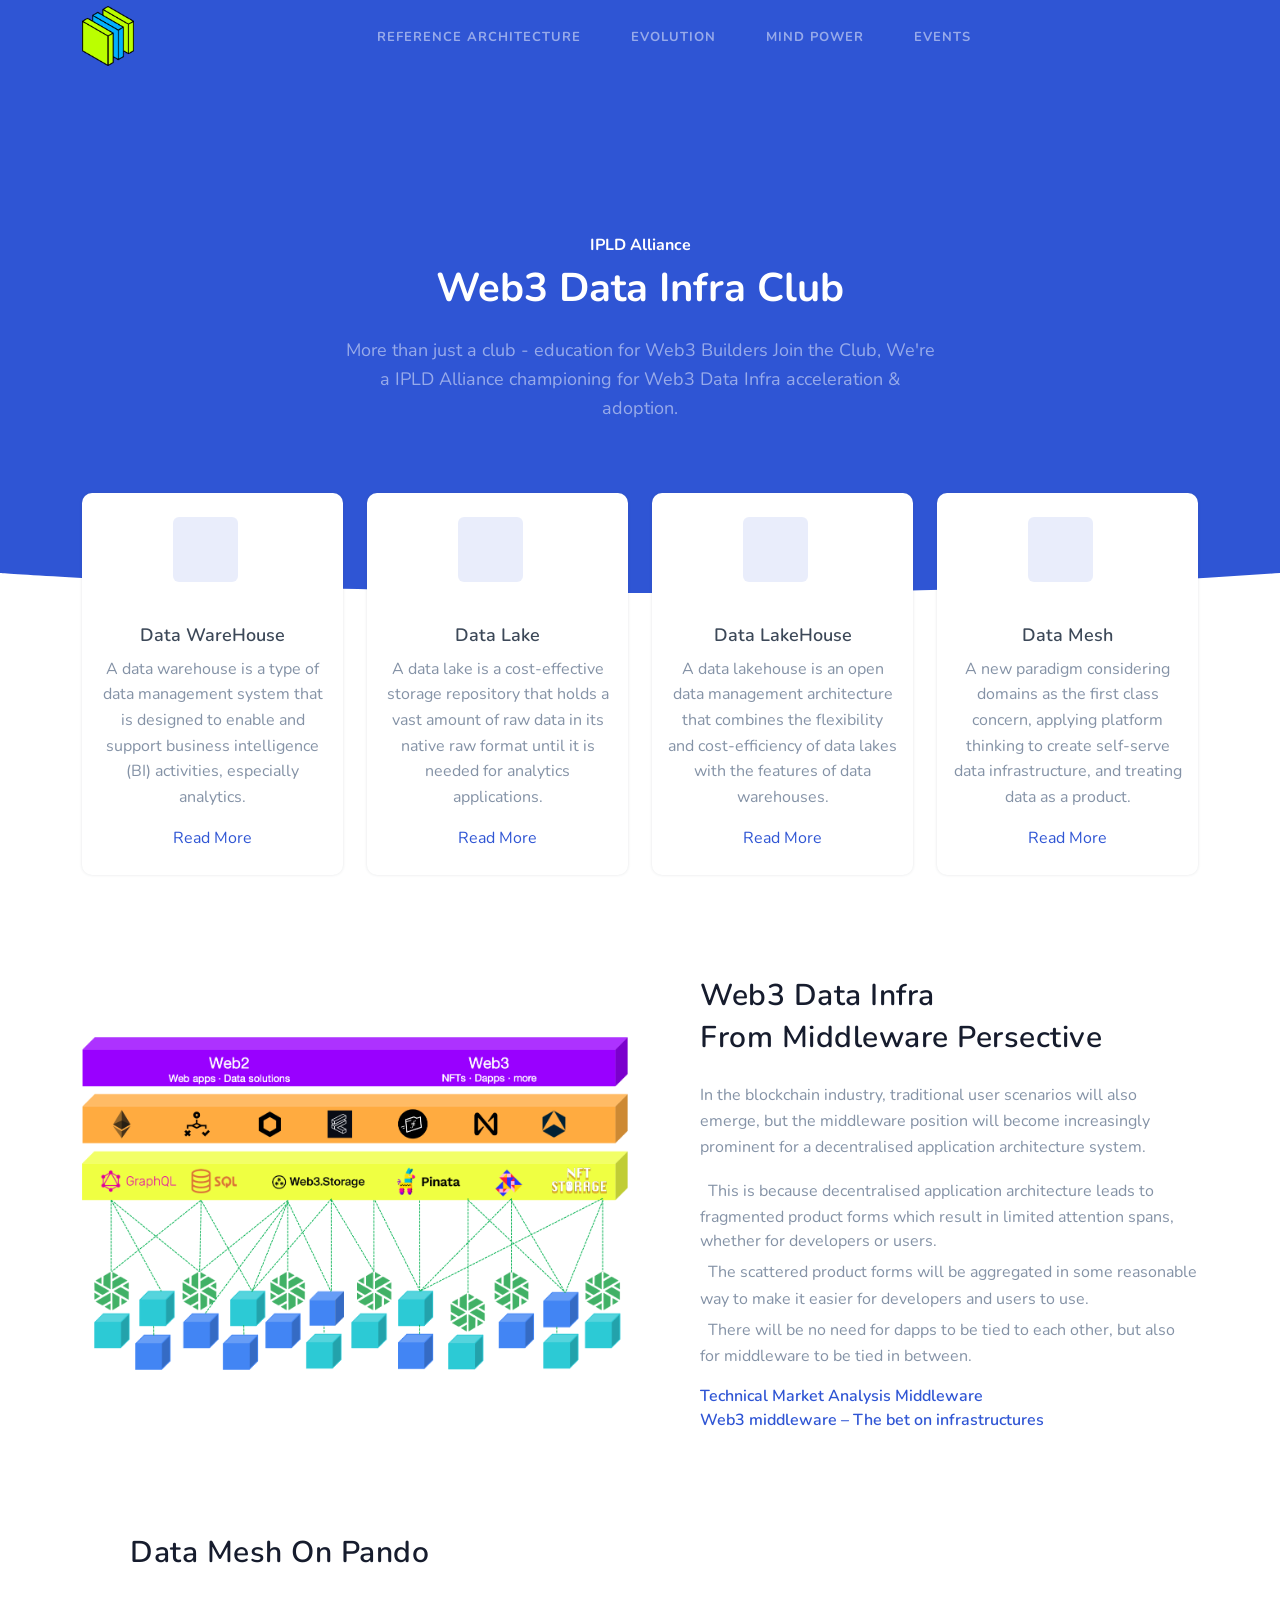
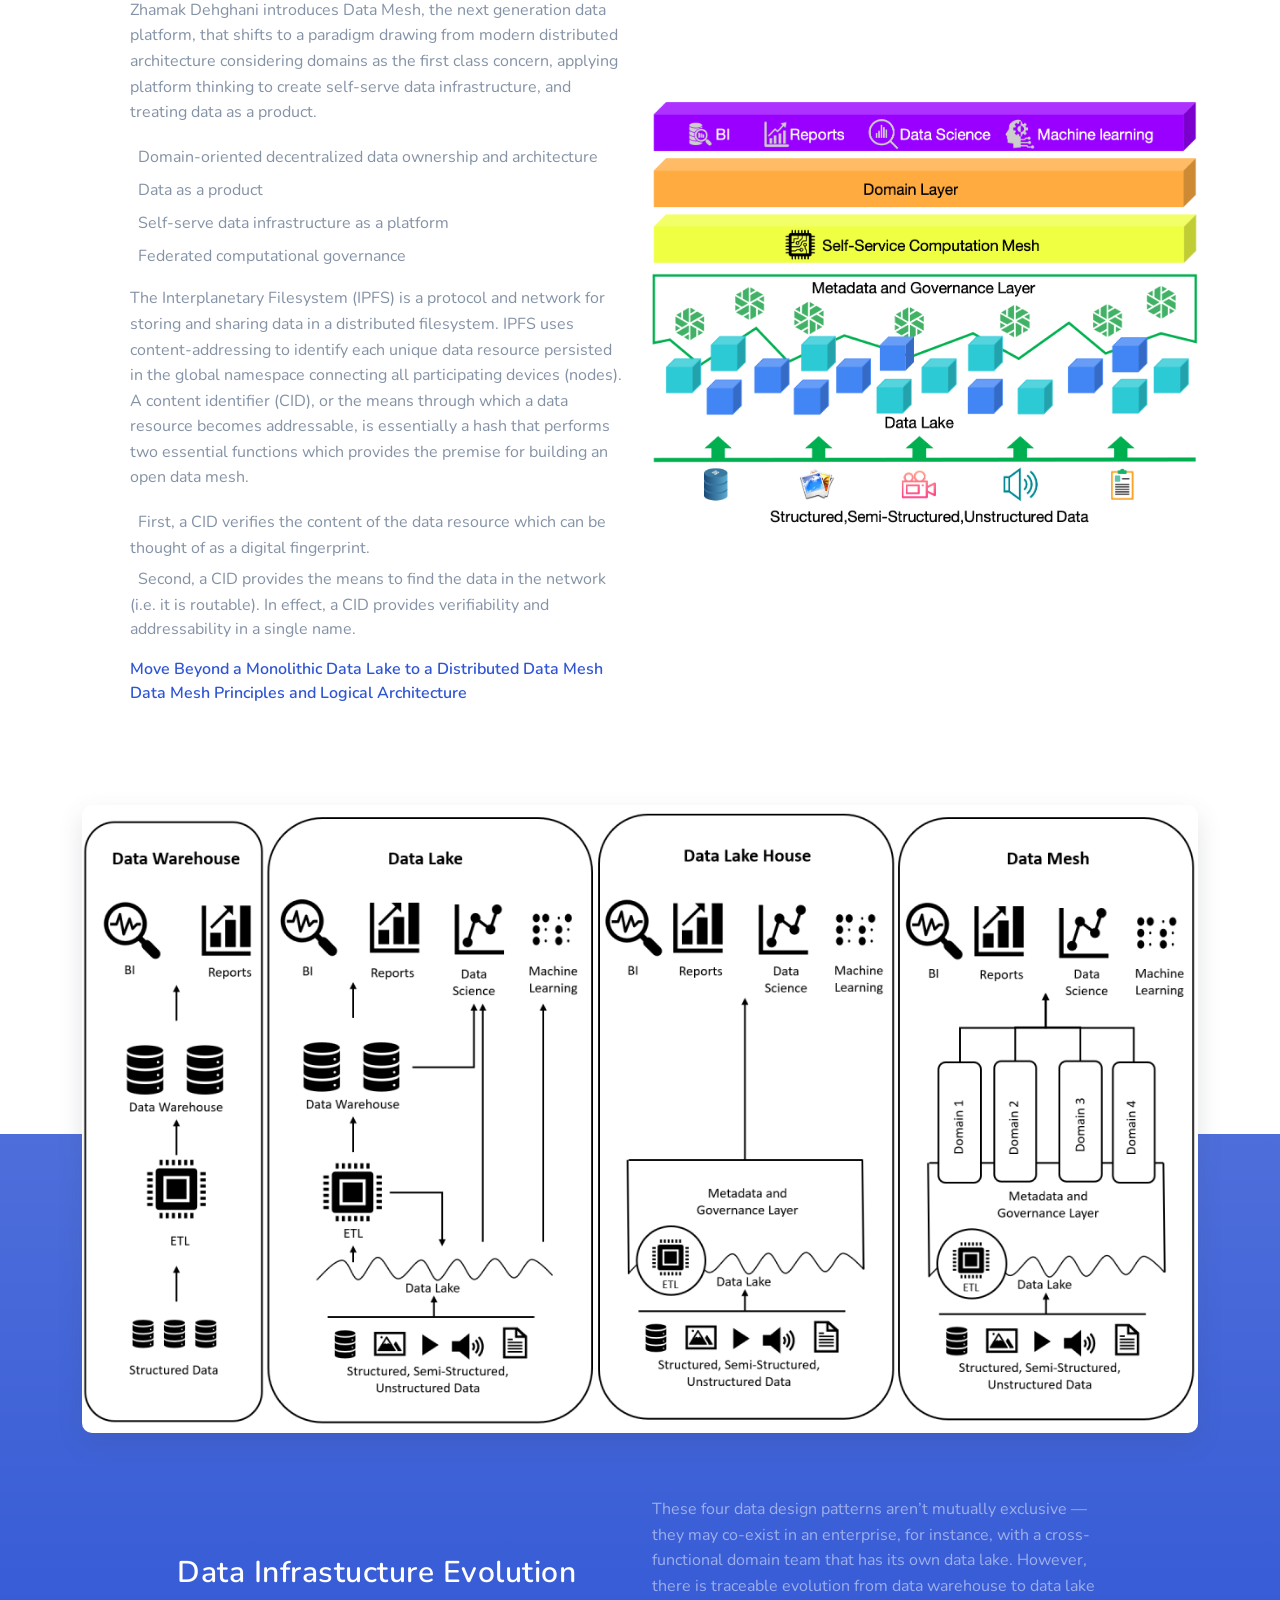
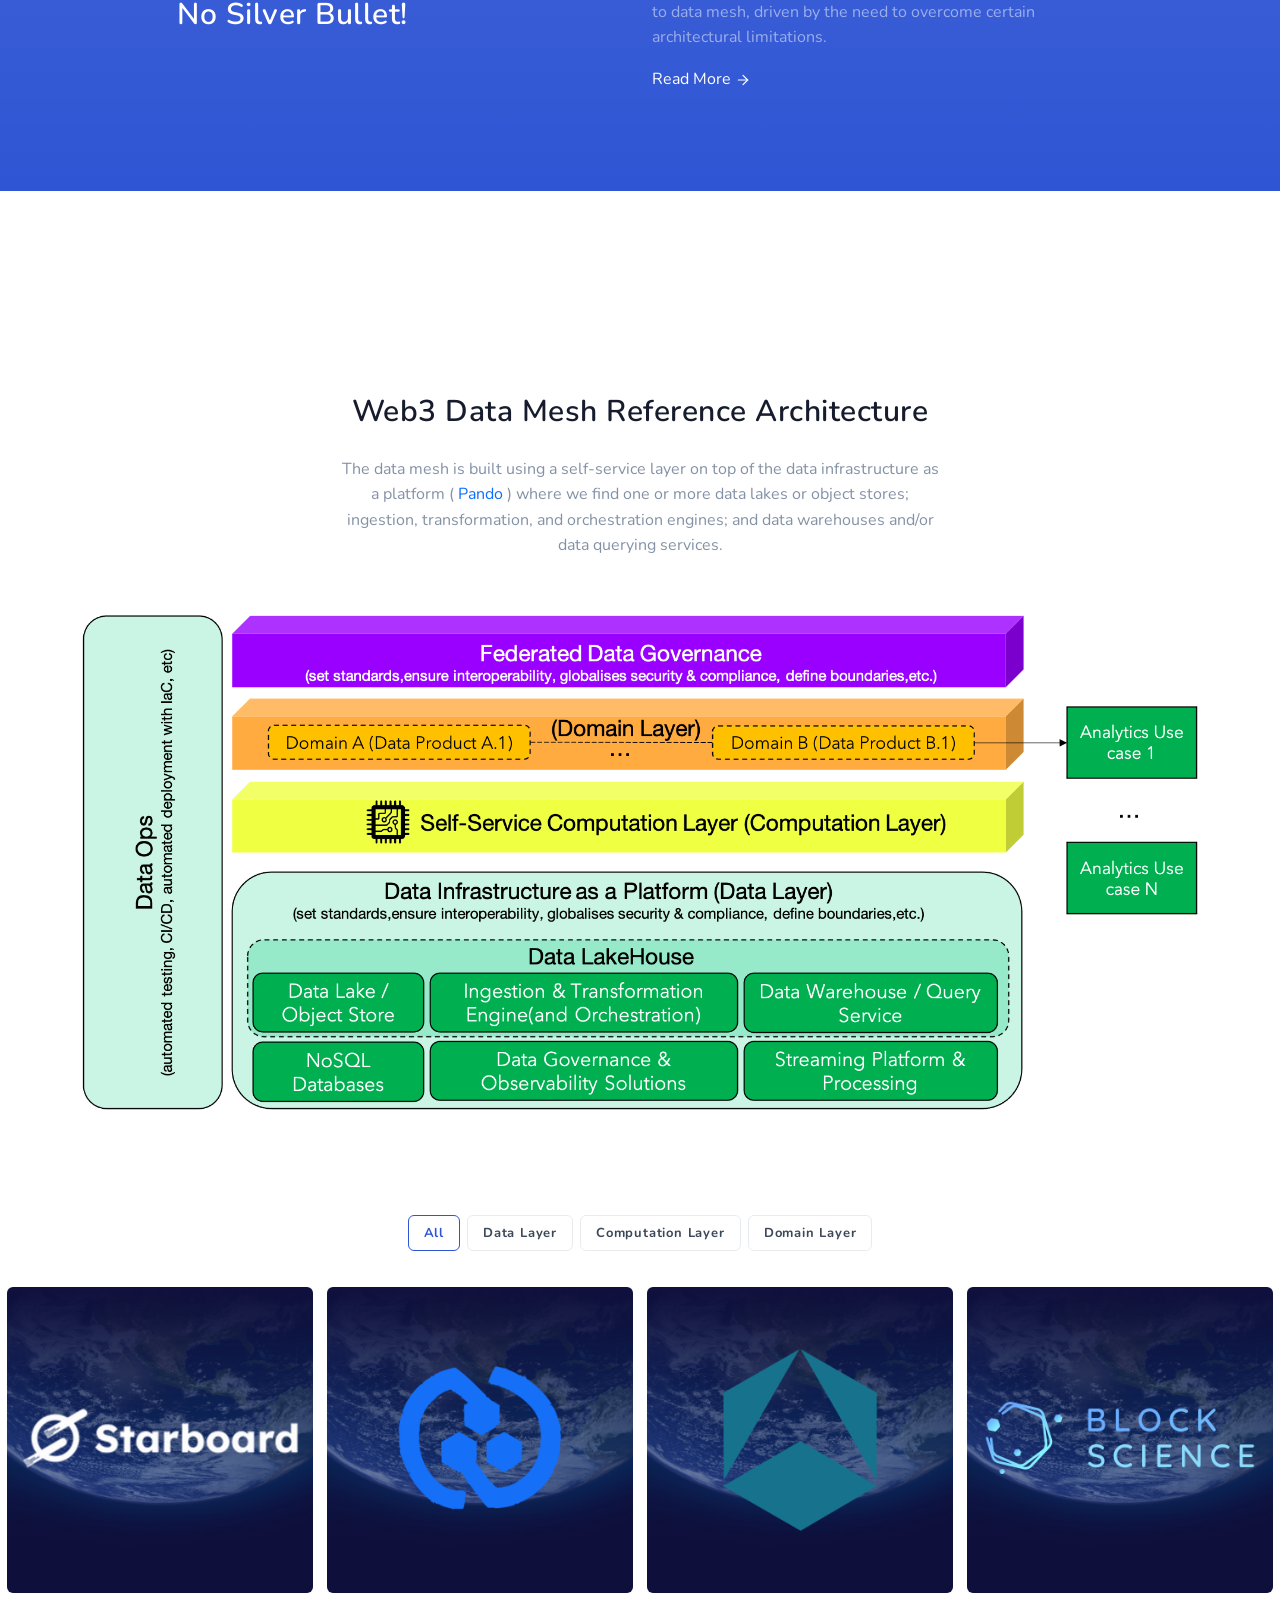
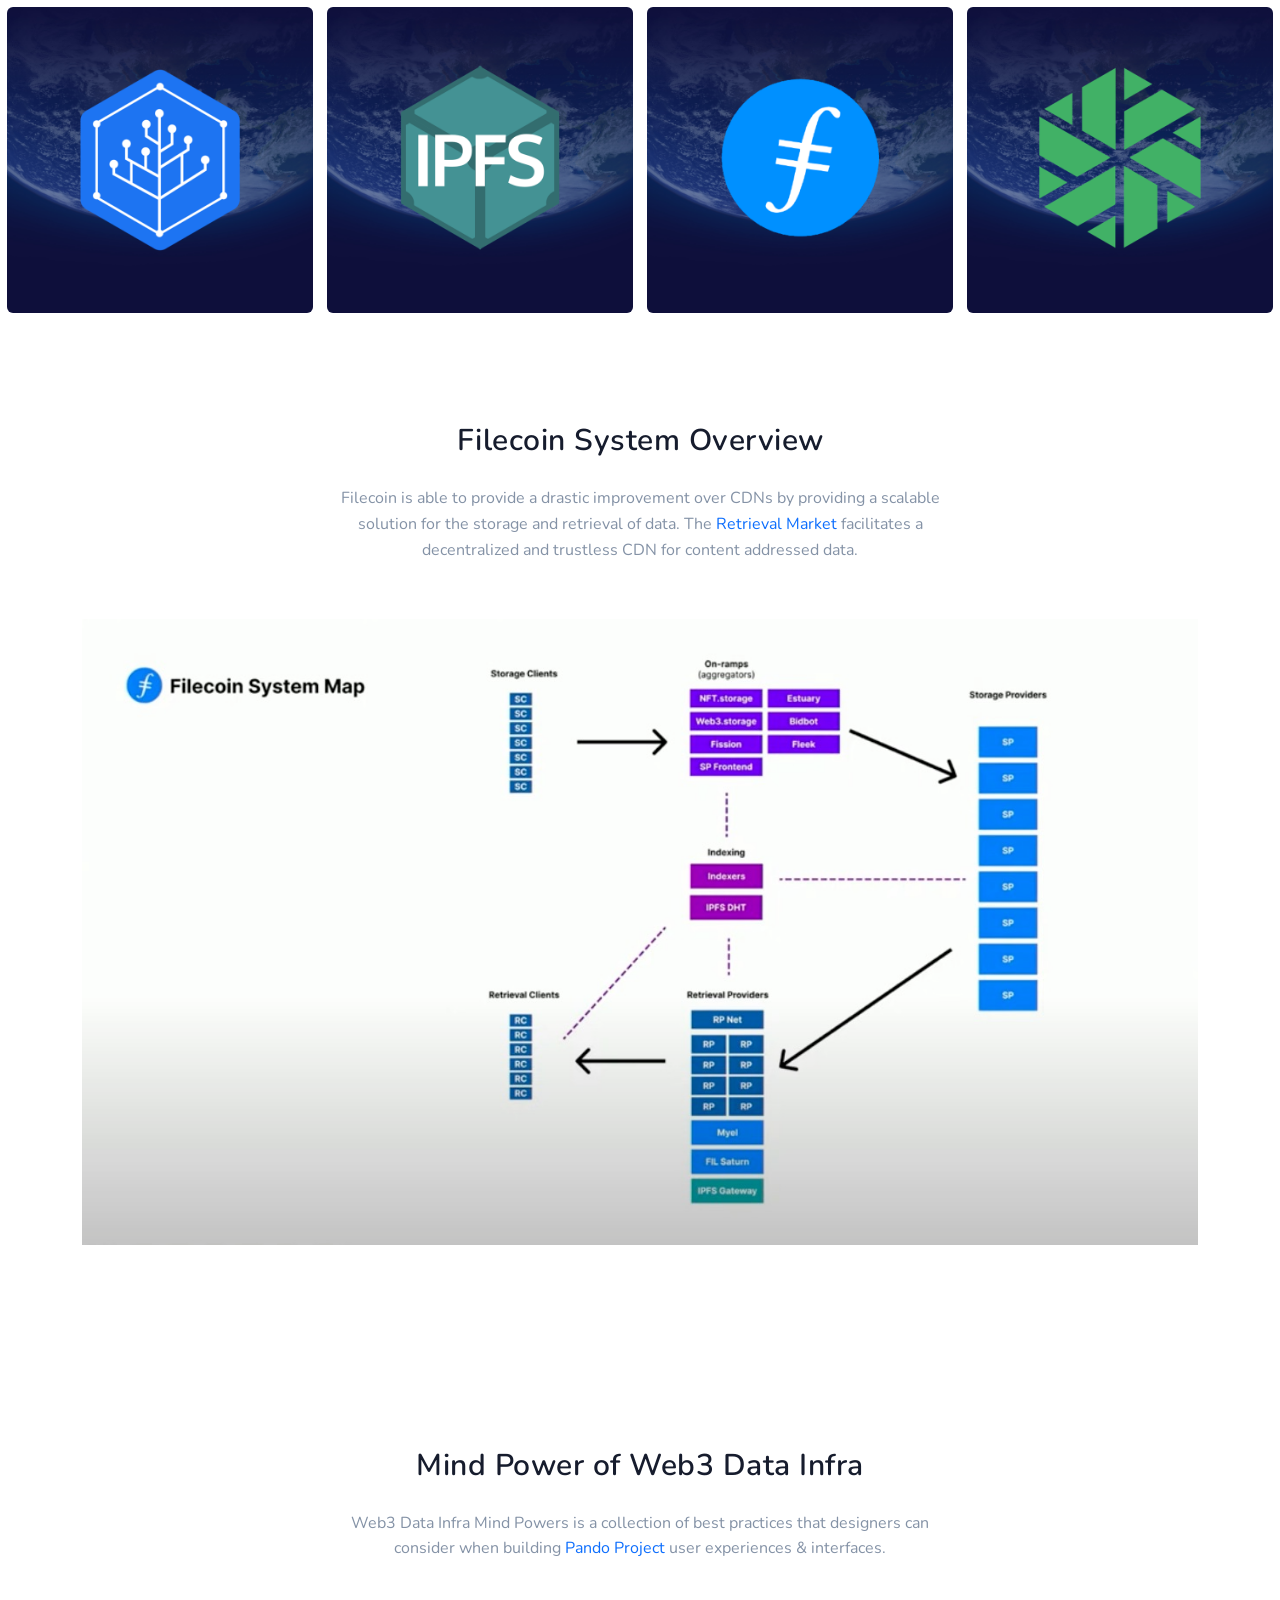
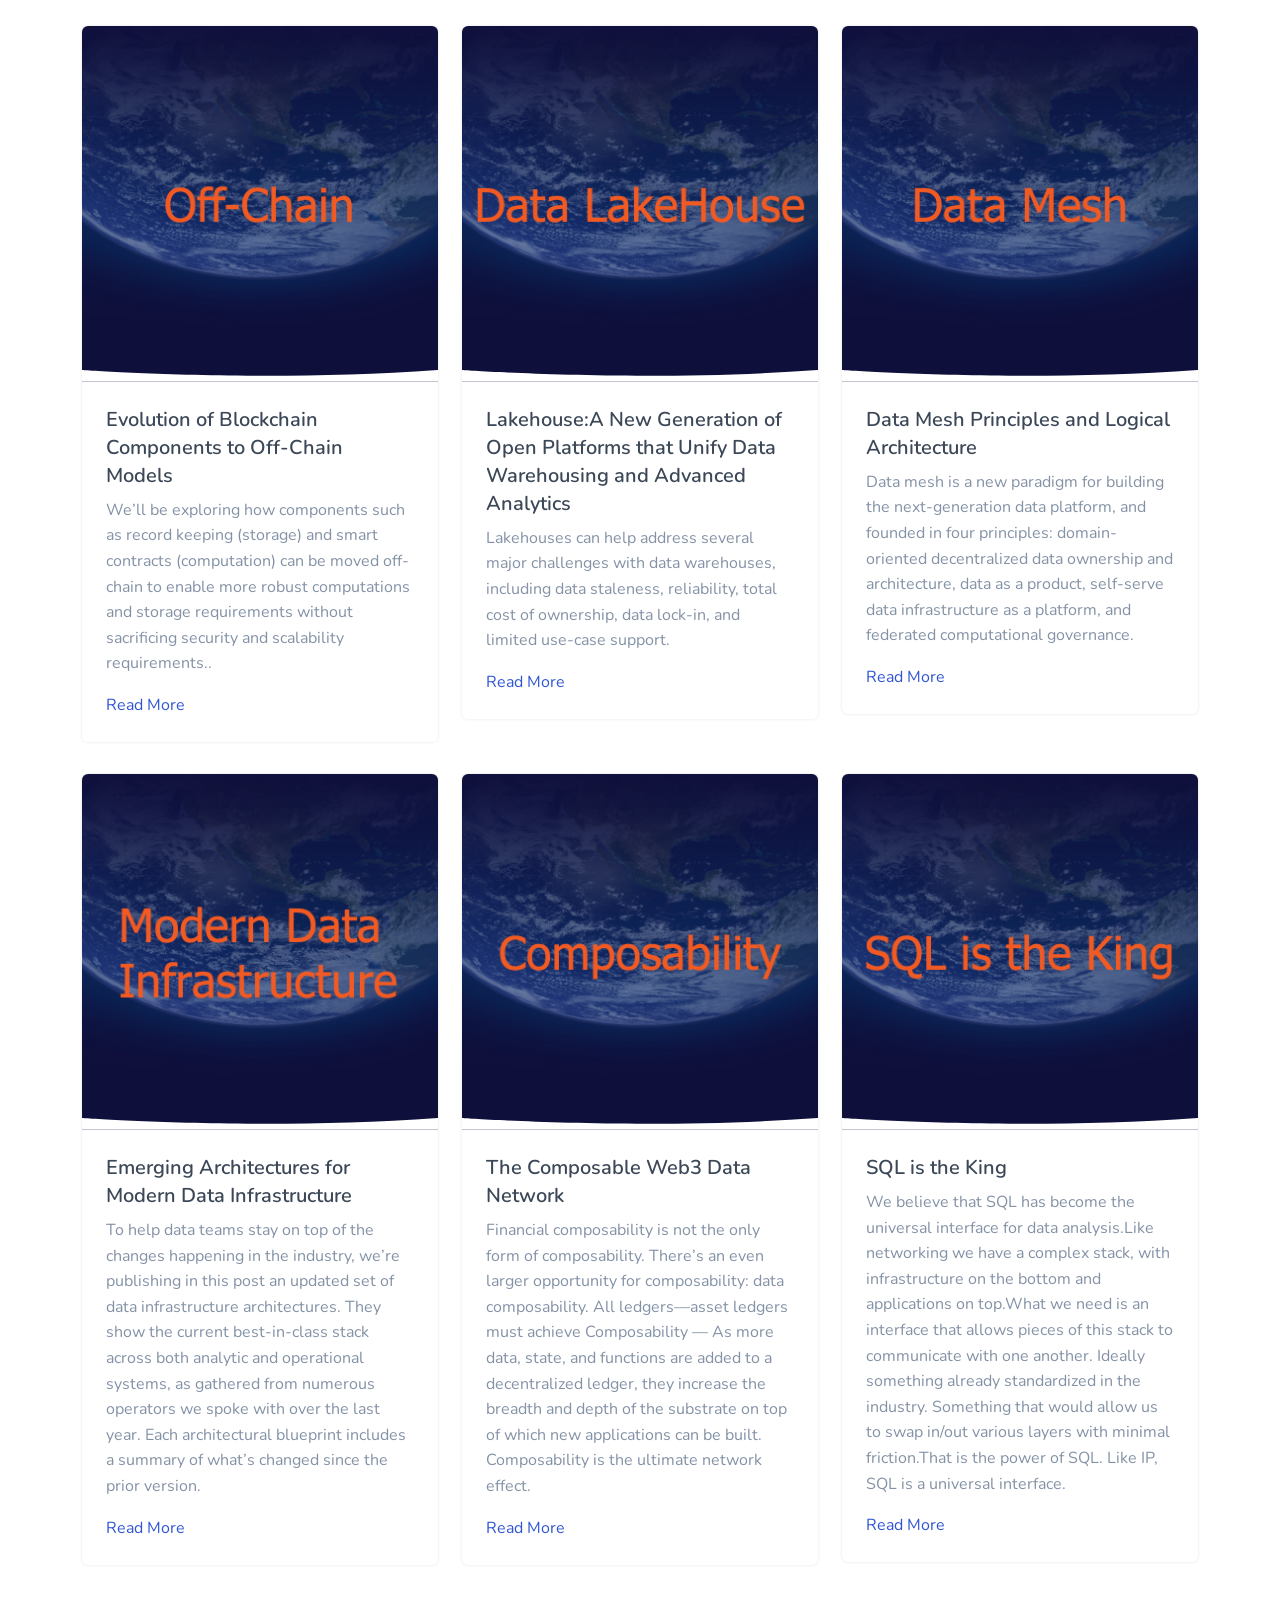
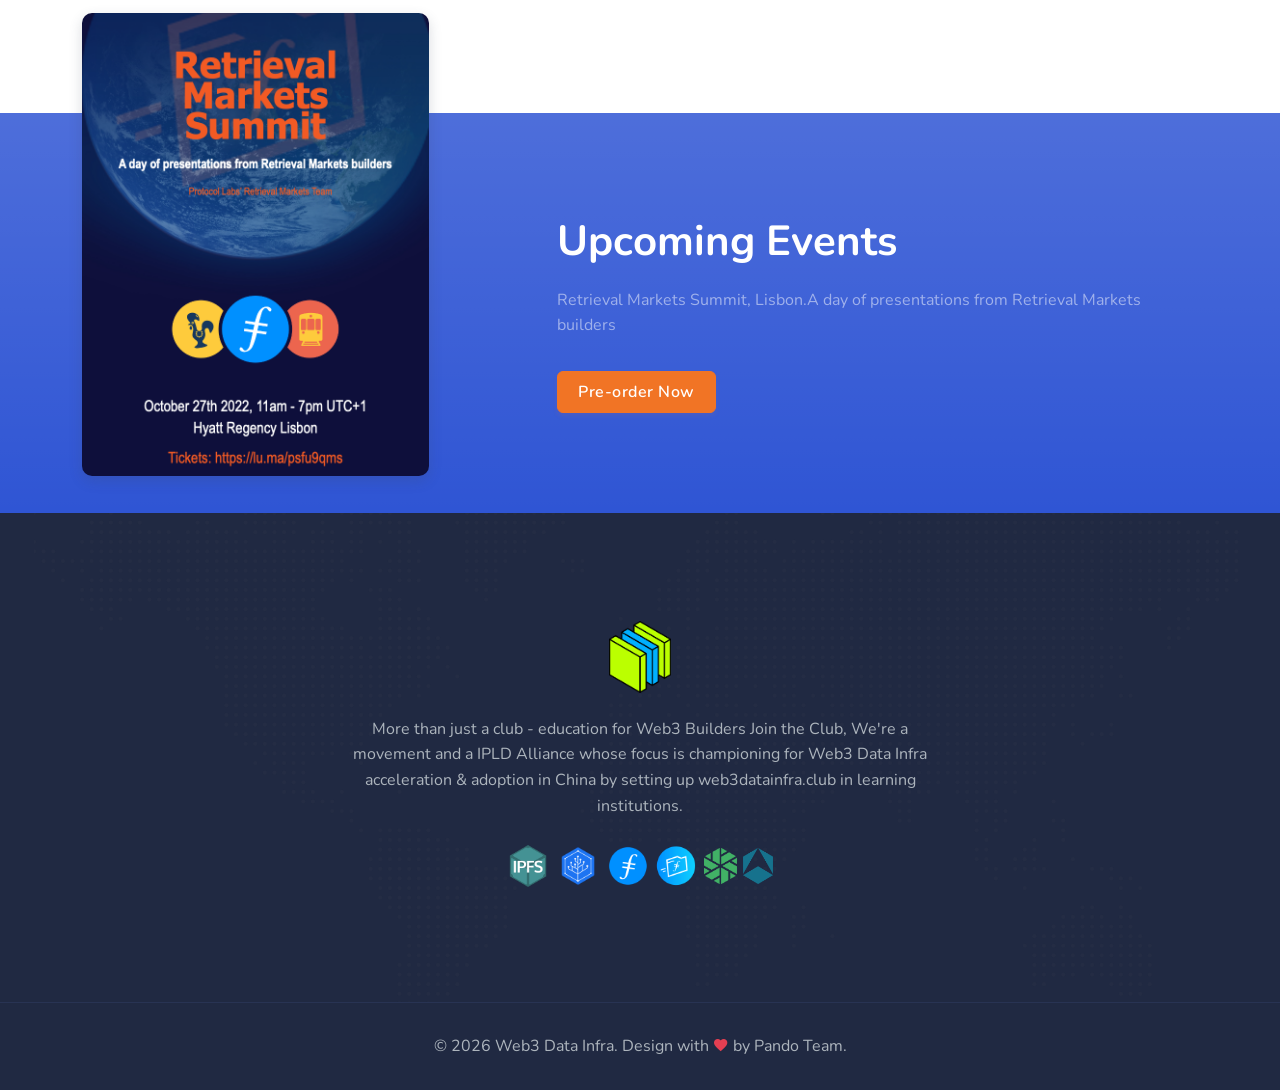
==== commit c0acf9f1: "remote pando link" ====
--- a/HTML/landing/index.html
+++ b/HTML/landing/index.html
@@ -87,8 +87,8 @@
                             <h6 class="text-white mt-3 fw-bold">IPLD Alliance</h6>
                             <h4 class="display-6 text-white title-dark mb-4 fw-bold">Web3 Data Infra Club</h4>
                             <p class="text-white-50 para-desc mx-auto mb-0">More than just a club - education for Web3 Builders Join the Club, We're a IPLD Alliance championing for Web3 Data Infra acceleration & adoption.</p>
-                            <br>
-                            <a href="https://pando.network" target="_blank" class="btn btn-success mt-2 me-2"></i> Get Started with Pando</a>
+                            <!--br>
+                            <a href="https://pando.network" target="_blank" class="btn btn-success mt-2 me-2"></i> Get Started with Pando</a-->
                         </div>
 
 
@@ -223,7 +223,9 @@
                                 <li class="mb-1"><span class="text-primary h5 me-2"><i class="uil uil-check-circle align-middle"></i></span>Second, a CID provides the means to find the data in the network (i.e. it is routable). In effect, a CID provides verifiability and addressability in a single name.</li>
                             </ul>
 
-                            <a href="https://martinfowler.com/articles/data-mesh-principles.html" target="_blank" class="mt-3 h6 text-primary">Read More <i class="uil uil-angle-right-b"></i></a>
+                            <a href="https://martinfowler.com/articles/data-monolith-to-mesh.html" target="_blank" class="mt-3 h6 text-primary">Move Beyond a Monolithic Data Lake to a Distributed Data Mesh <i class="uil uil-angle-right-b"></i></a>
+                            <br>
+                            <a href="https://martinfowler.com/articles/data-mesh-principles.html" target="_blank" class="mt-3 h6 text-primary">Data Mesh Principles and Logical Architecture <i class="uil uil-angle-right-b"></i></a>
                         </div>
                     </div><!--end col-->
                 </div><!--end row-->
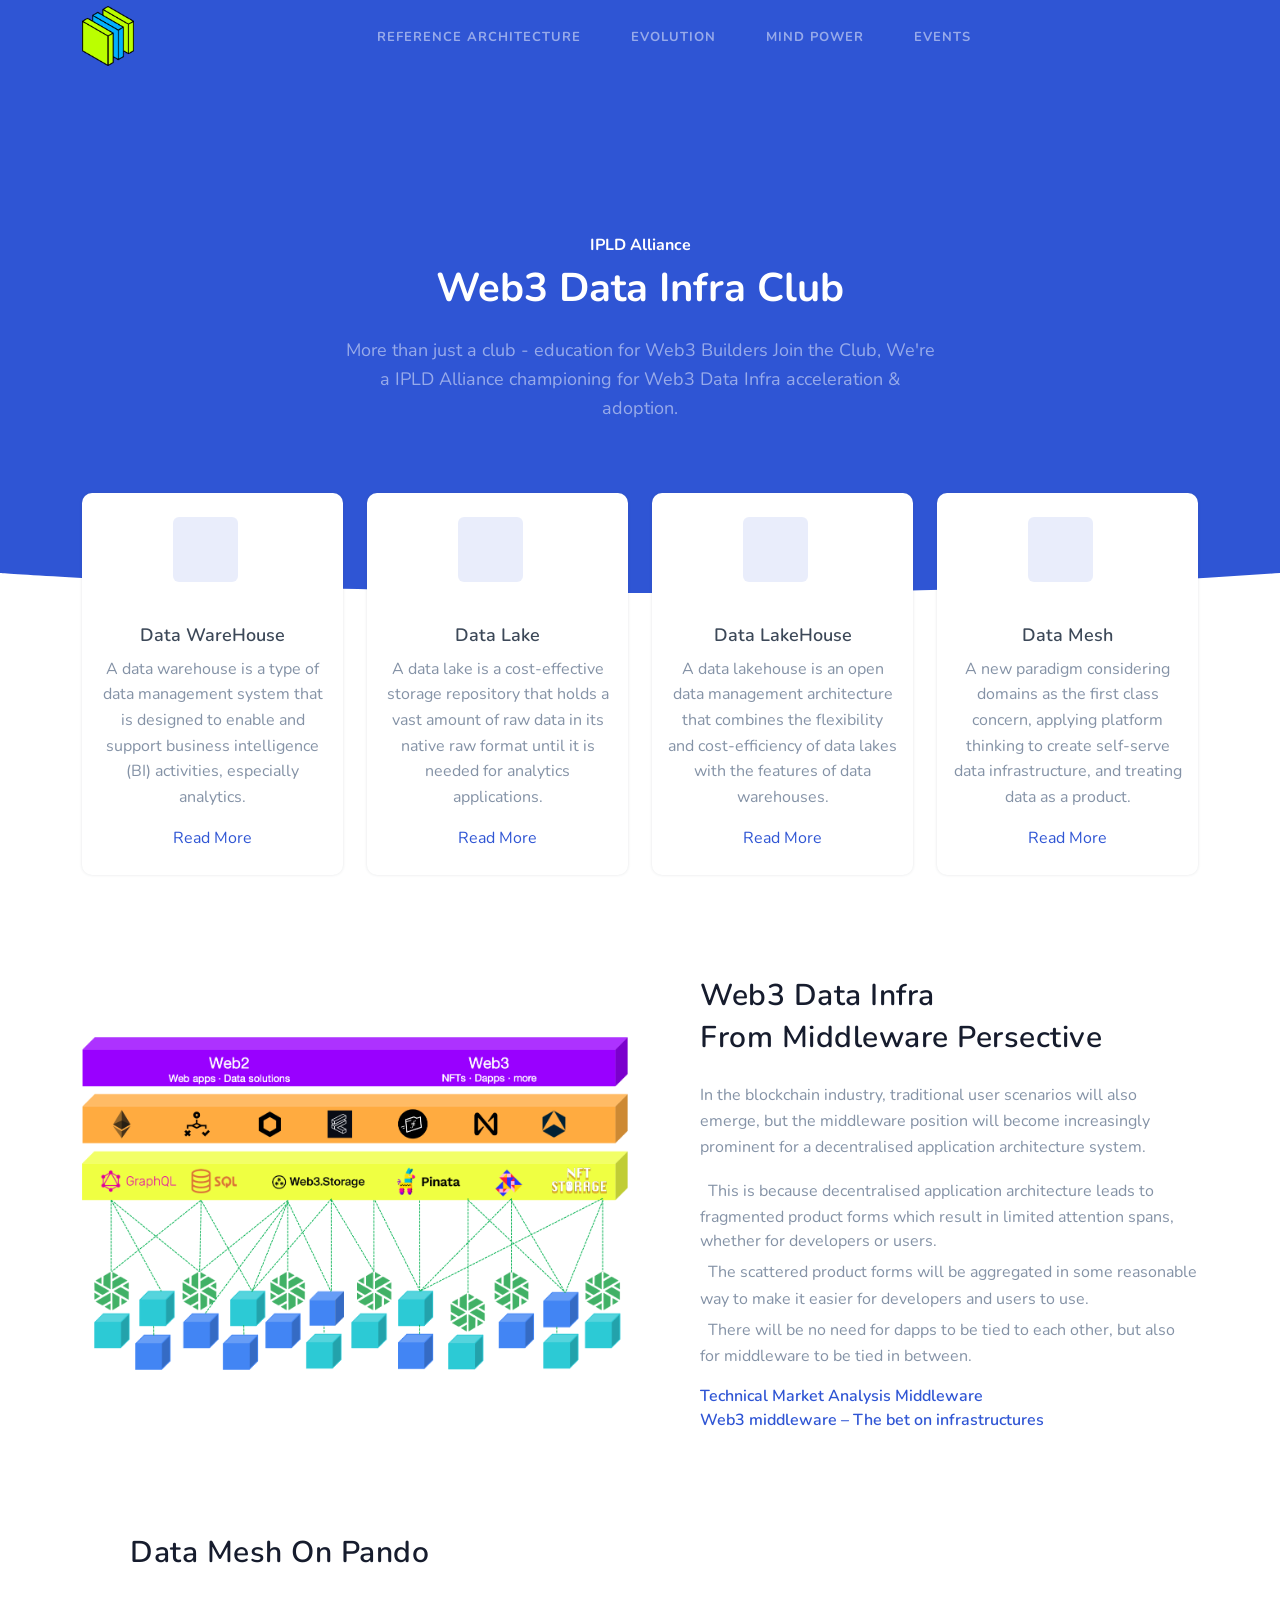
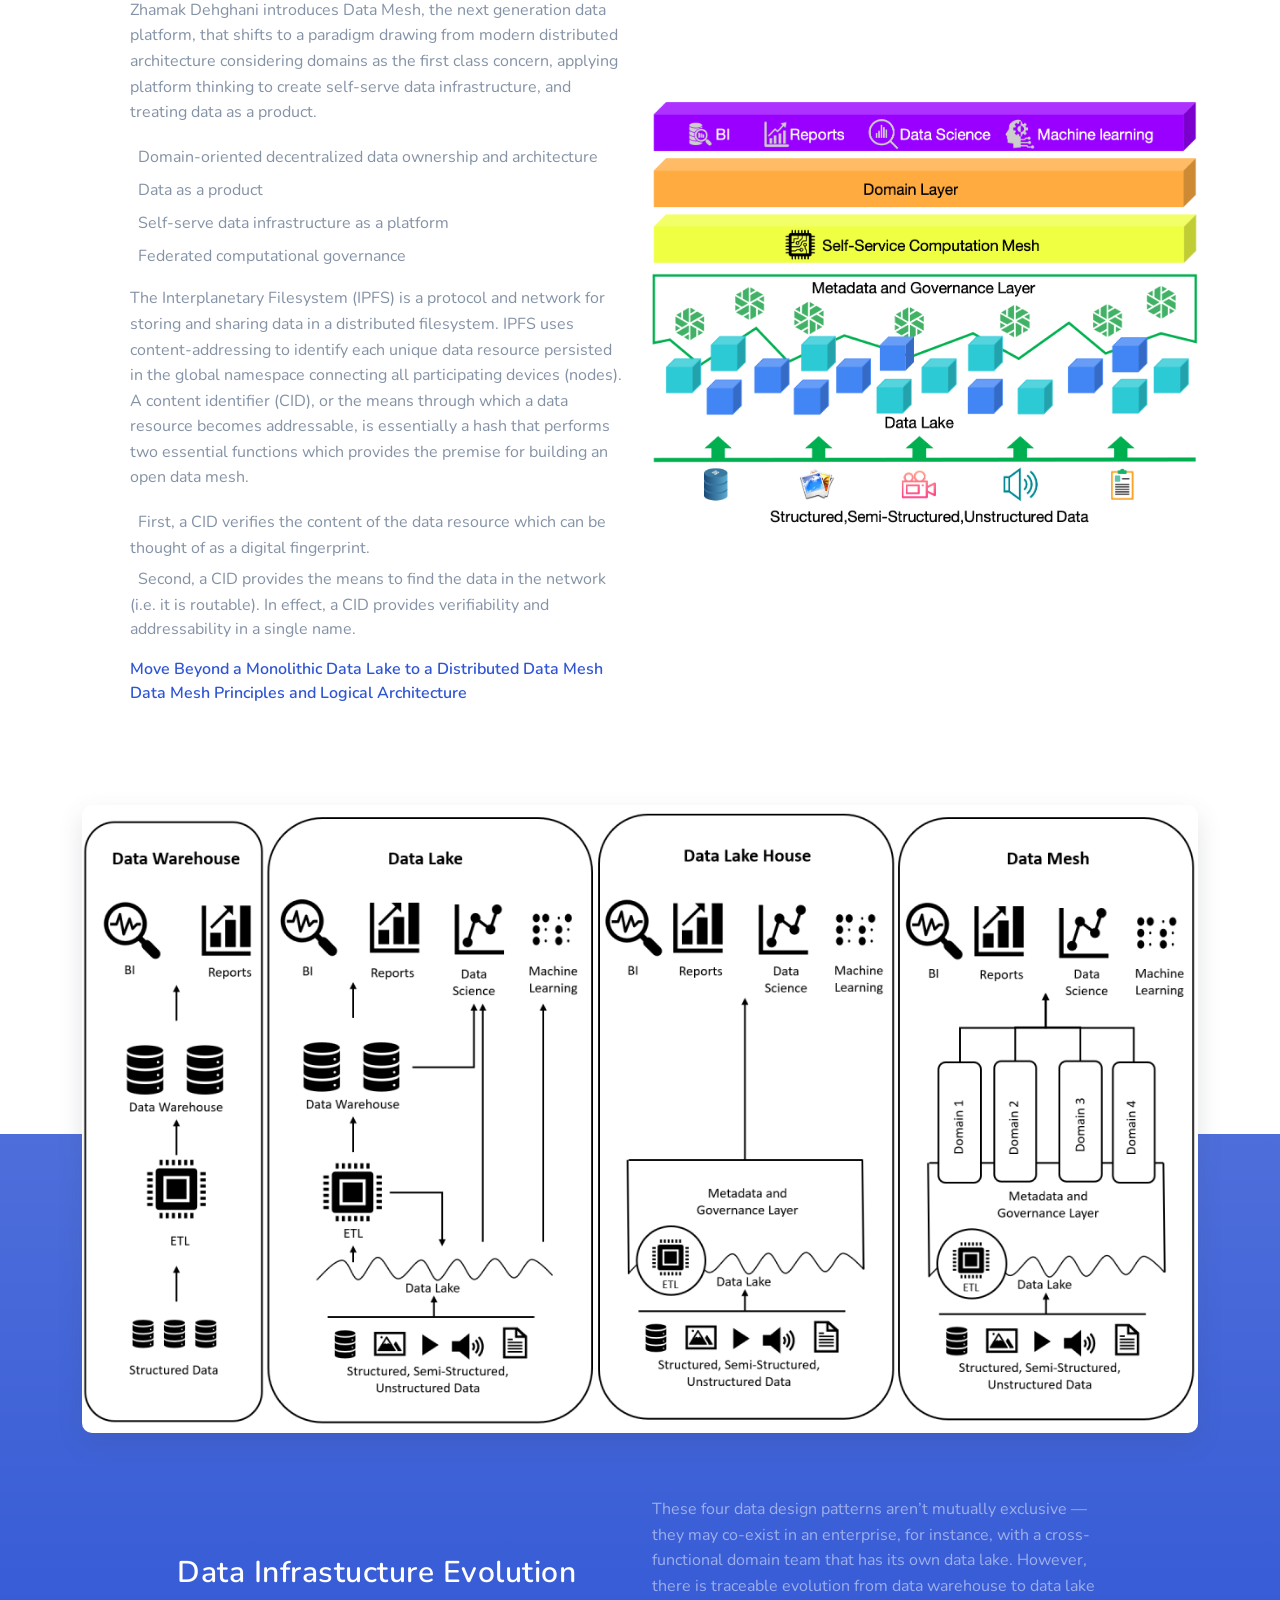
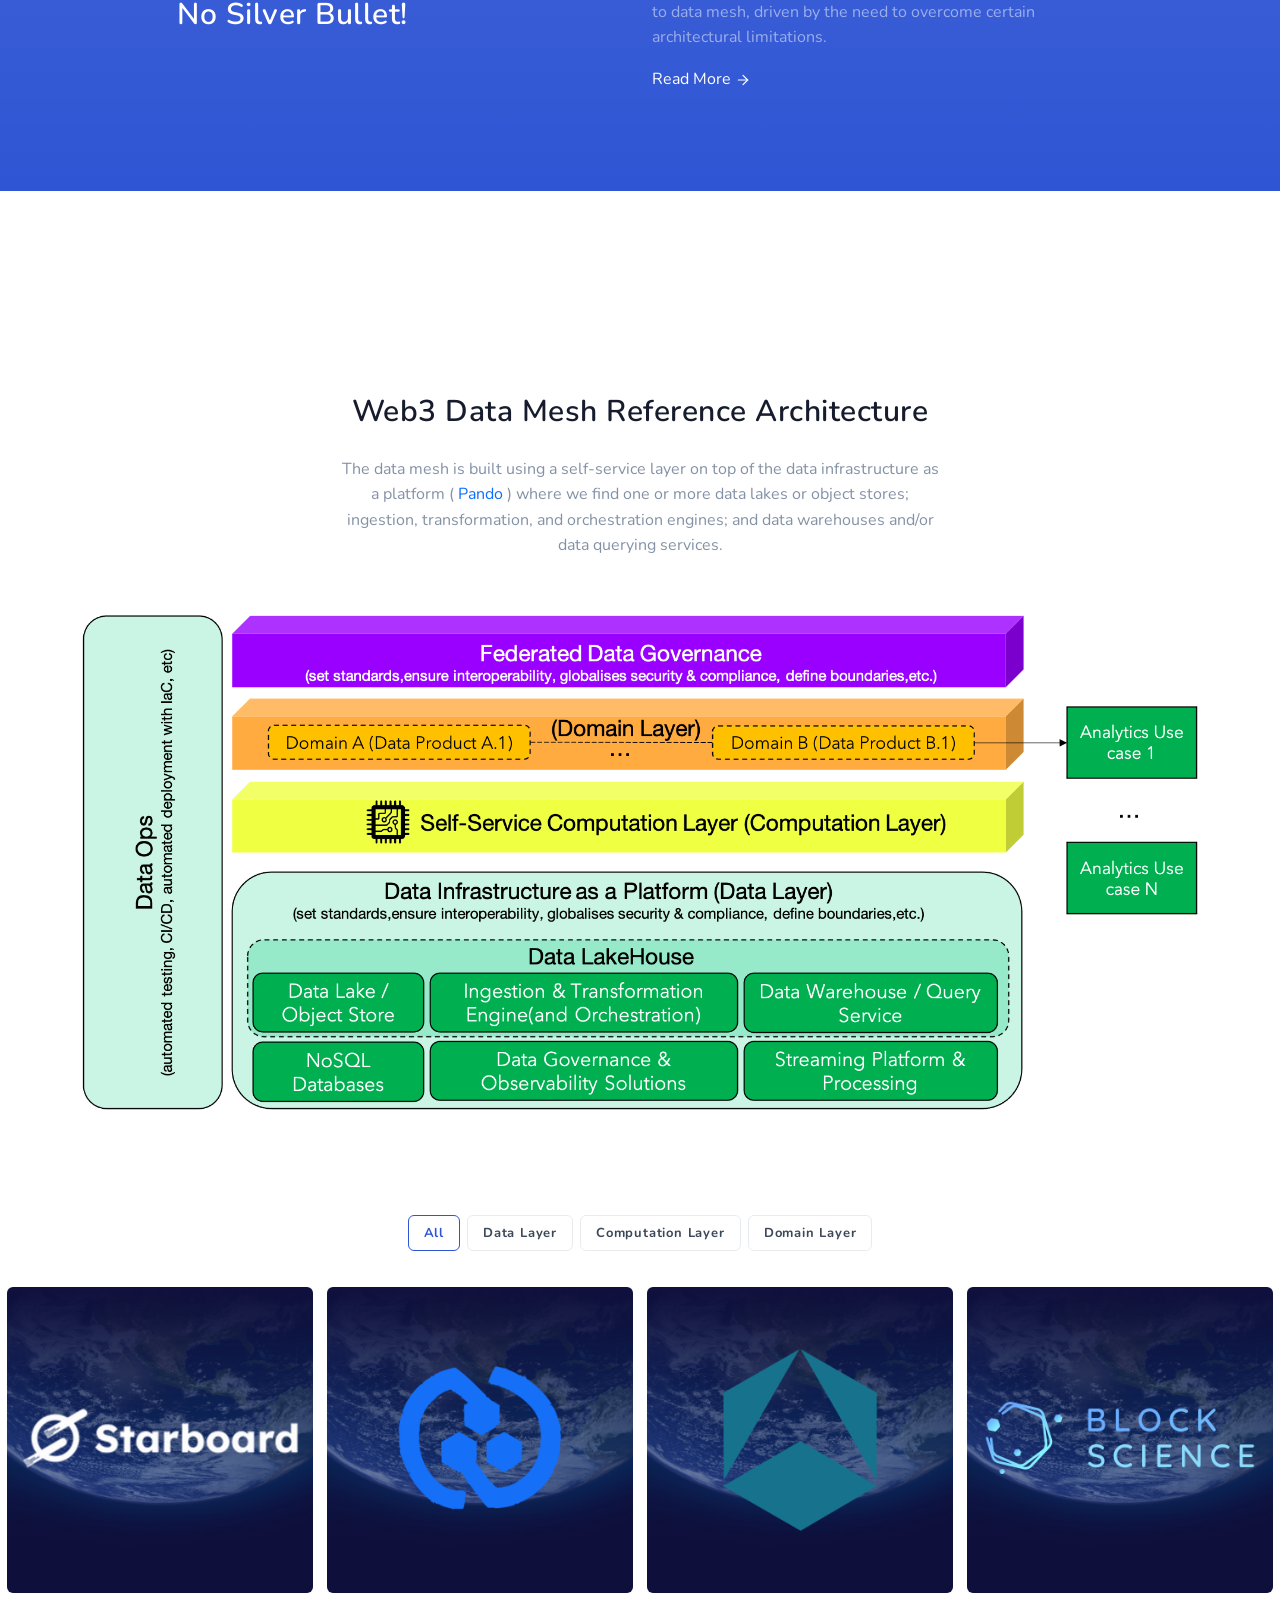
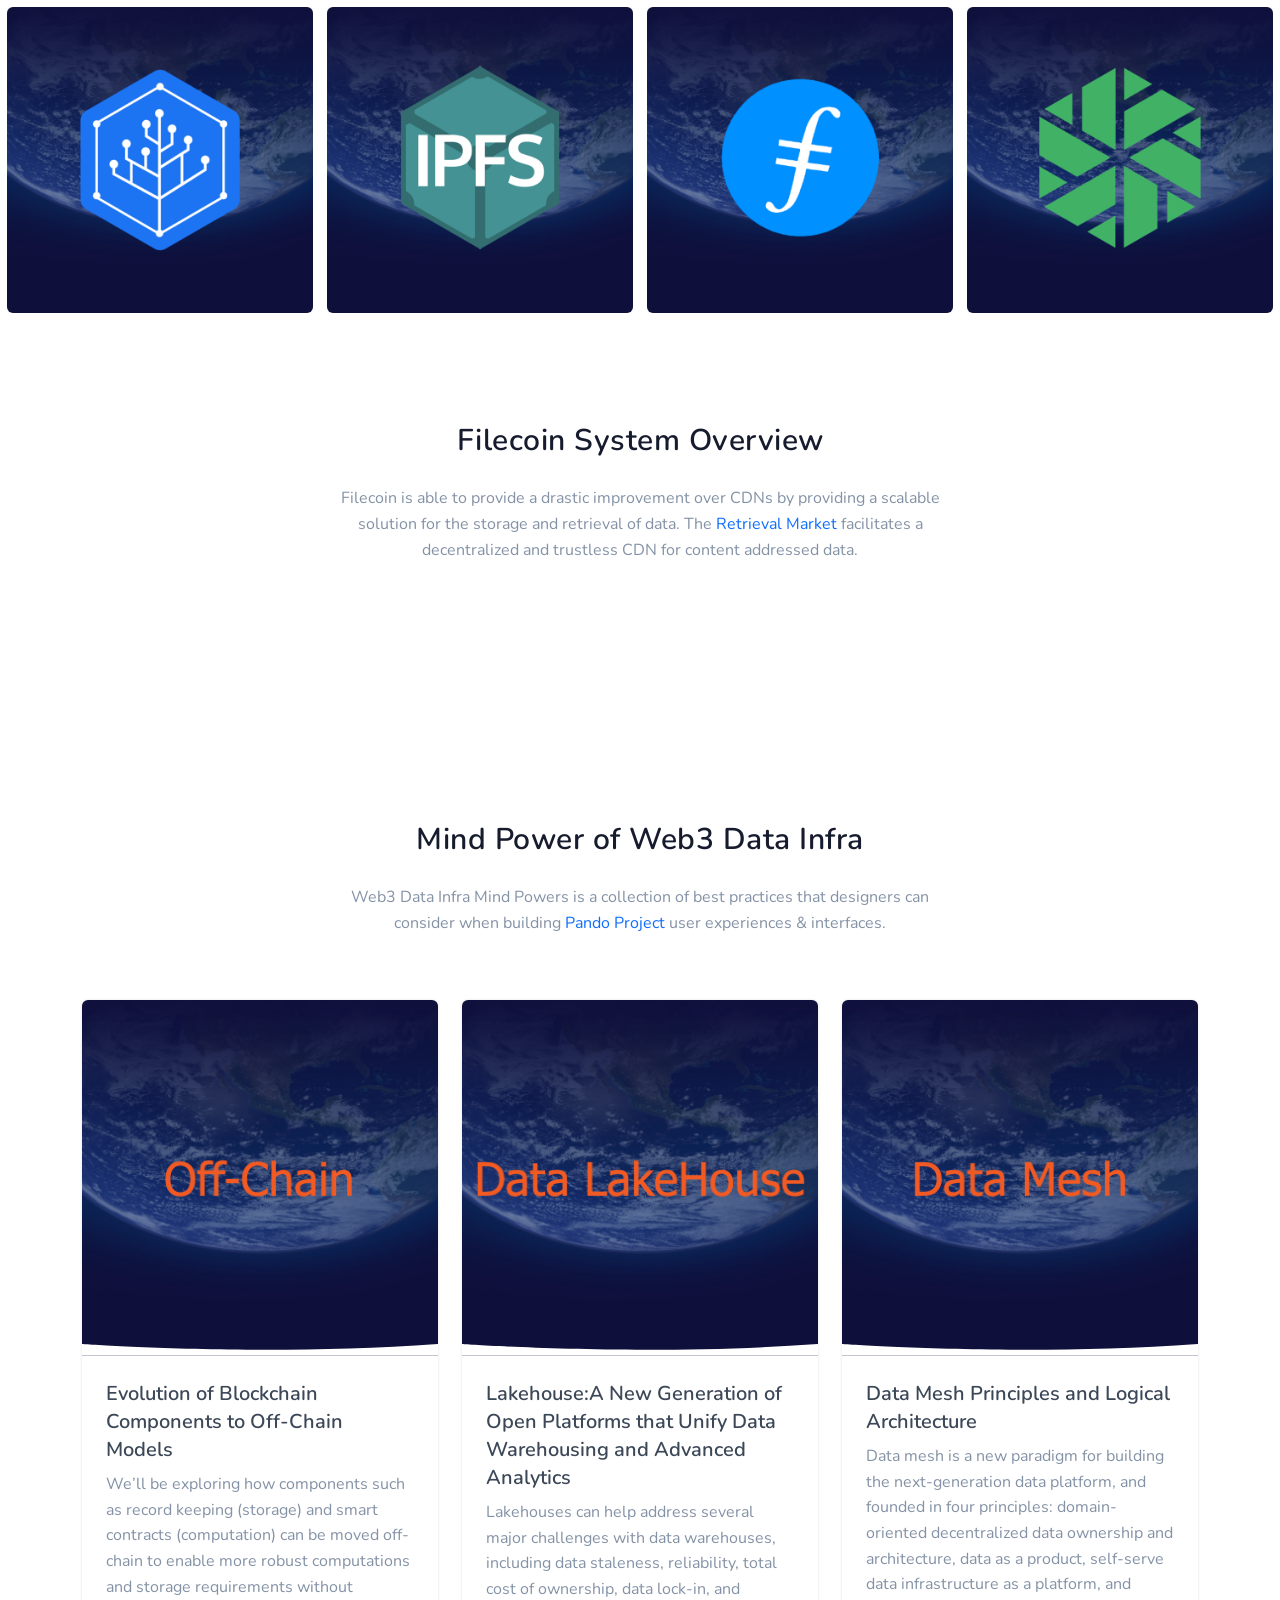
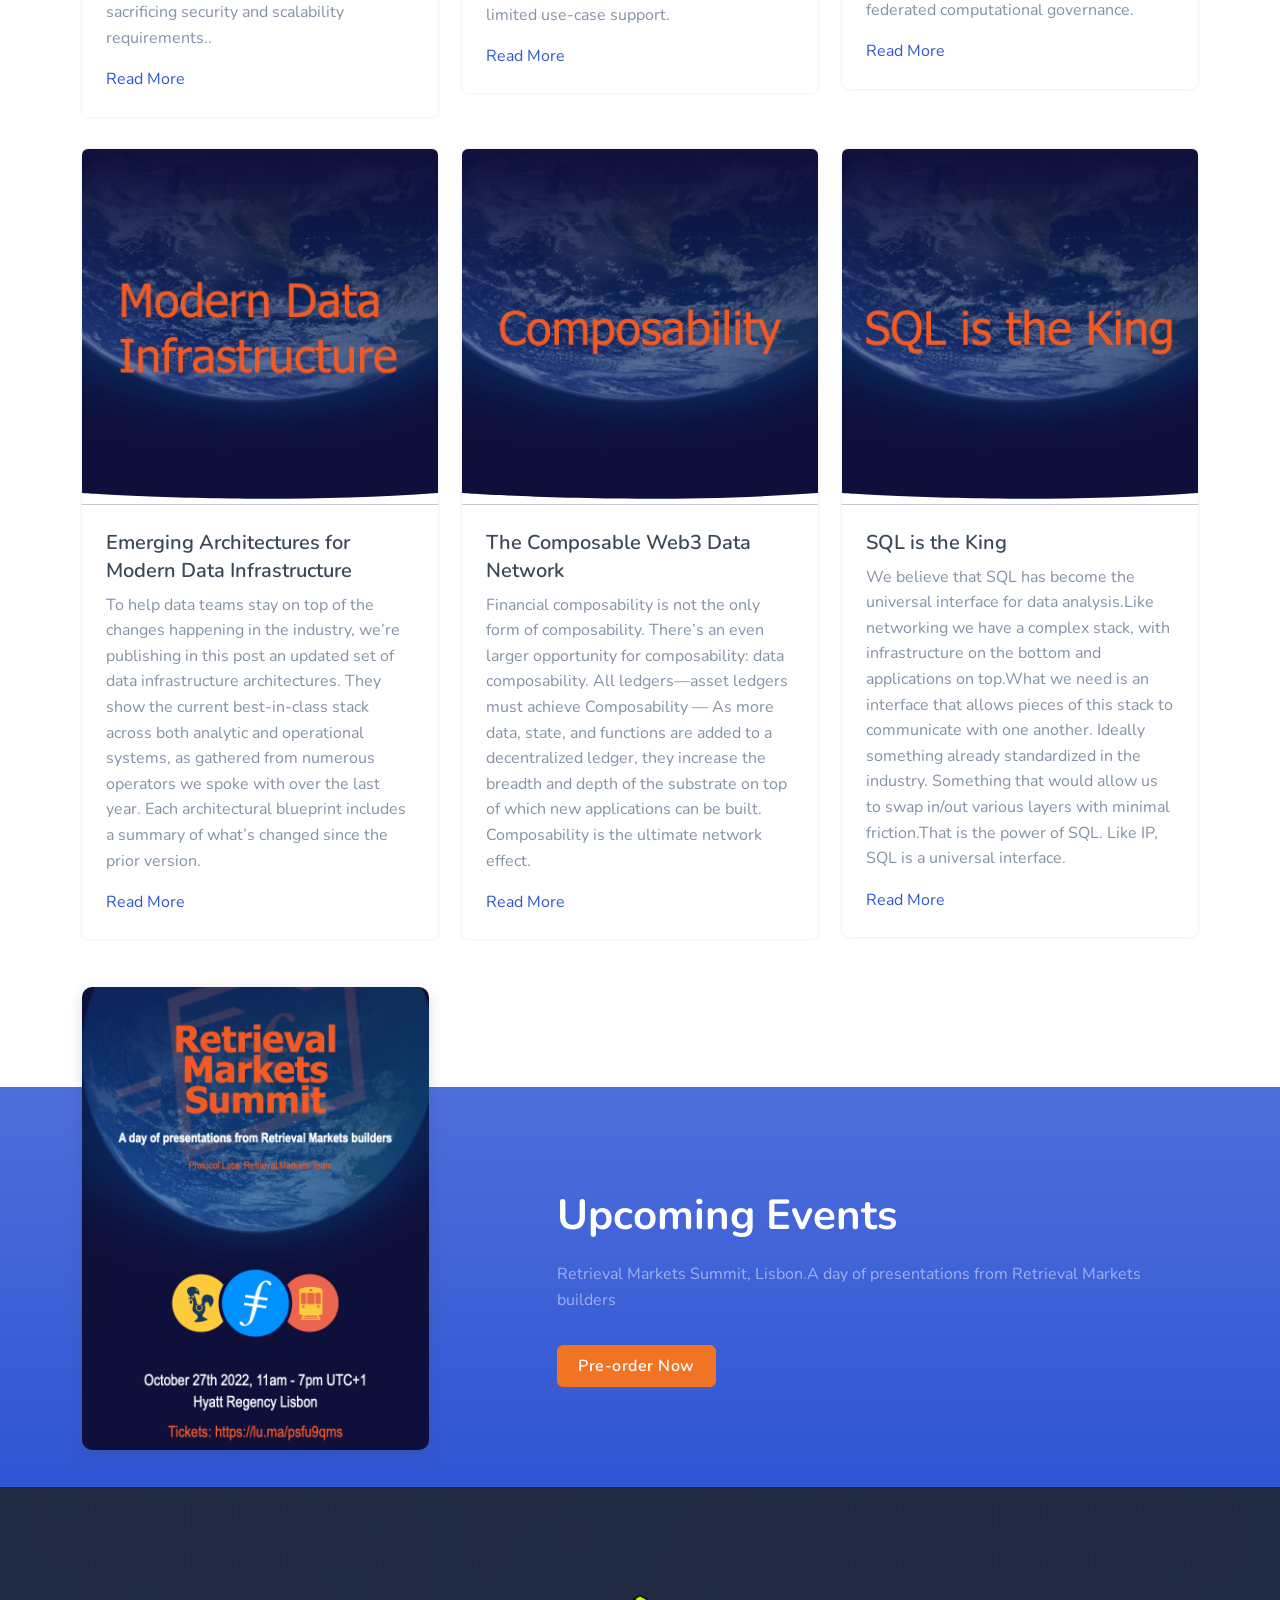
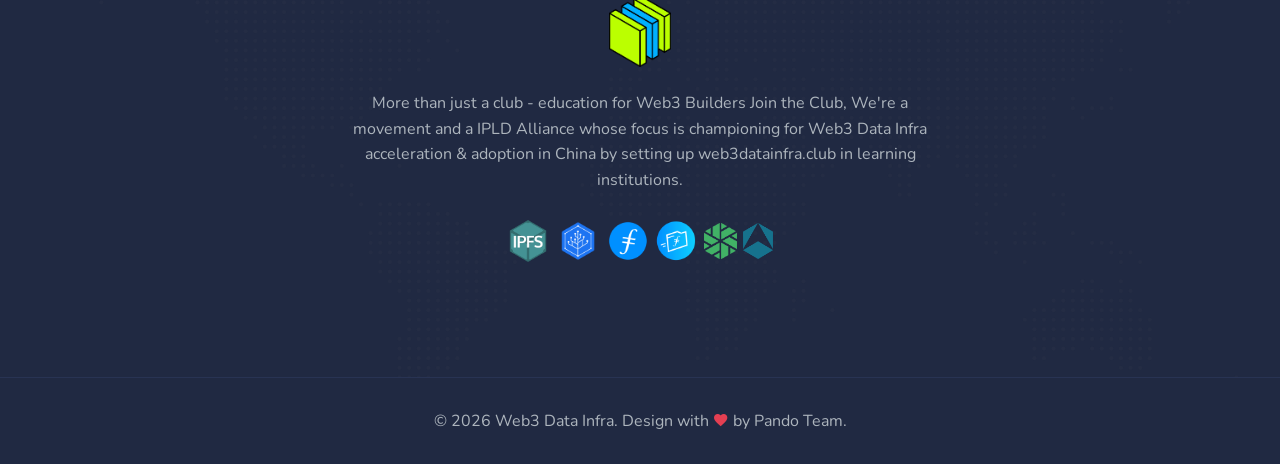
==== commit b3357637: "update filecoin system map" ====
--- a/HTML/landing/index.html
+++ b/HTML/landing/index.html
@@ -432,7 +432,7 @@
                             <p class="text-muted para-desc mb-0 mx-auto">Filecoin is able to provide a drastic improvement over CDNs by providing a scalable solution for the storage and retrieval of data. The <a href="https://retrieval.market/" target="_blank" >Retrieval Market<i class="uil"></i></a> facilitates a decentralized and trustless CDN for content addressed data.
                             </p>
                         </div>
-                        <img src="images/infra/saturn.jpg" alt="" class="position-relative img-fluid mx-auto d-block" style="z-index: 1;">
+                        <img src="images/infra/filecoin-system-map.png" alt="" class="position-relative img-fluid mx-auto d-block" style="z-index: 1;">
                     </div><!--end col-->
                 </div><!--end row-->
             </div><!--end container-->
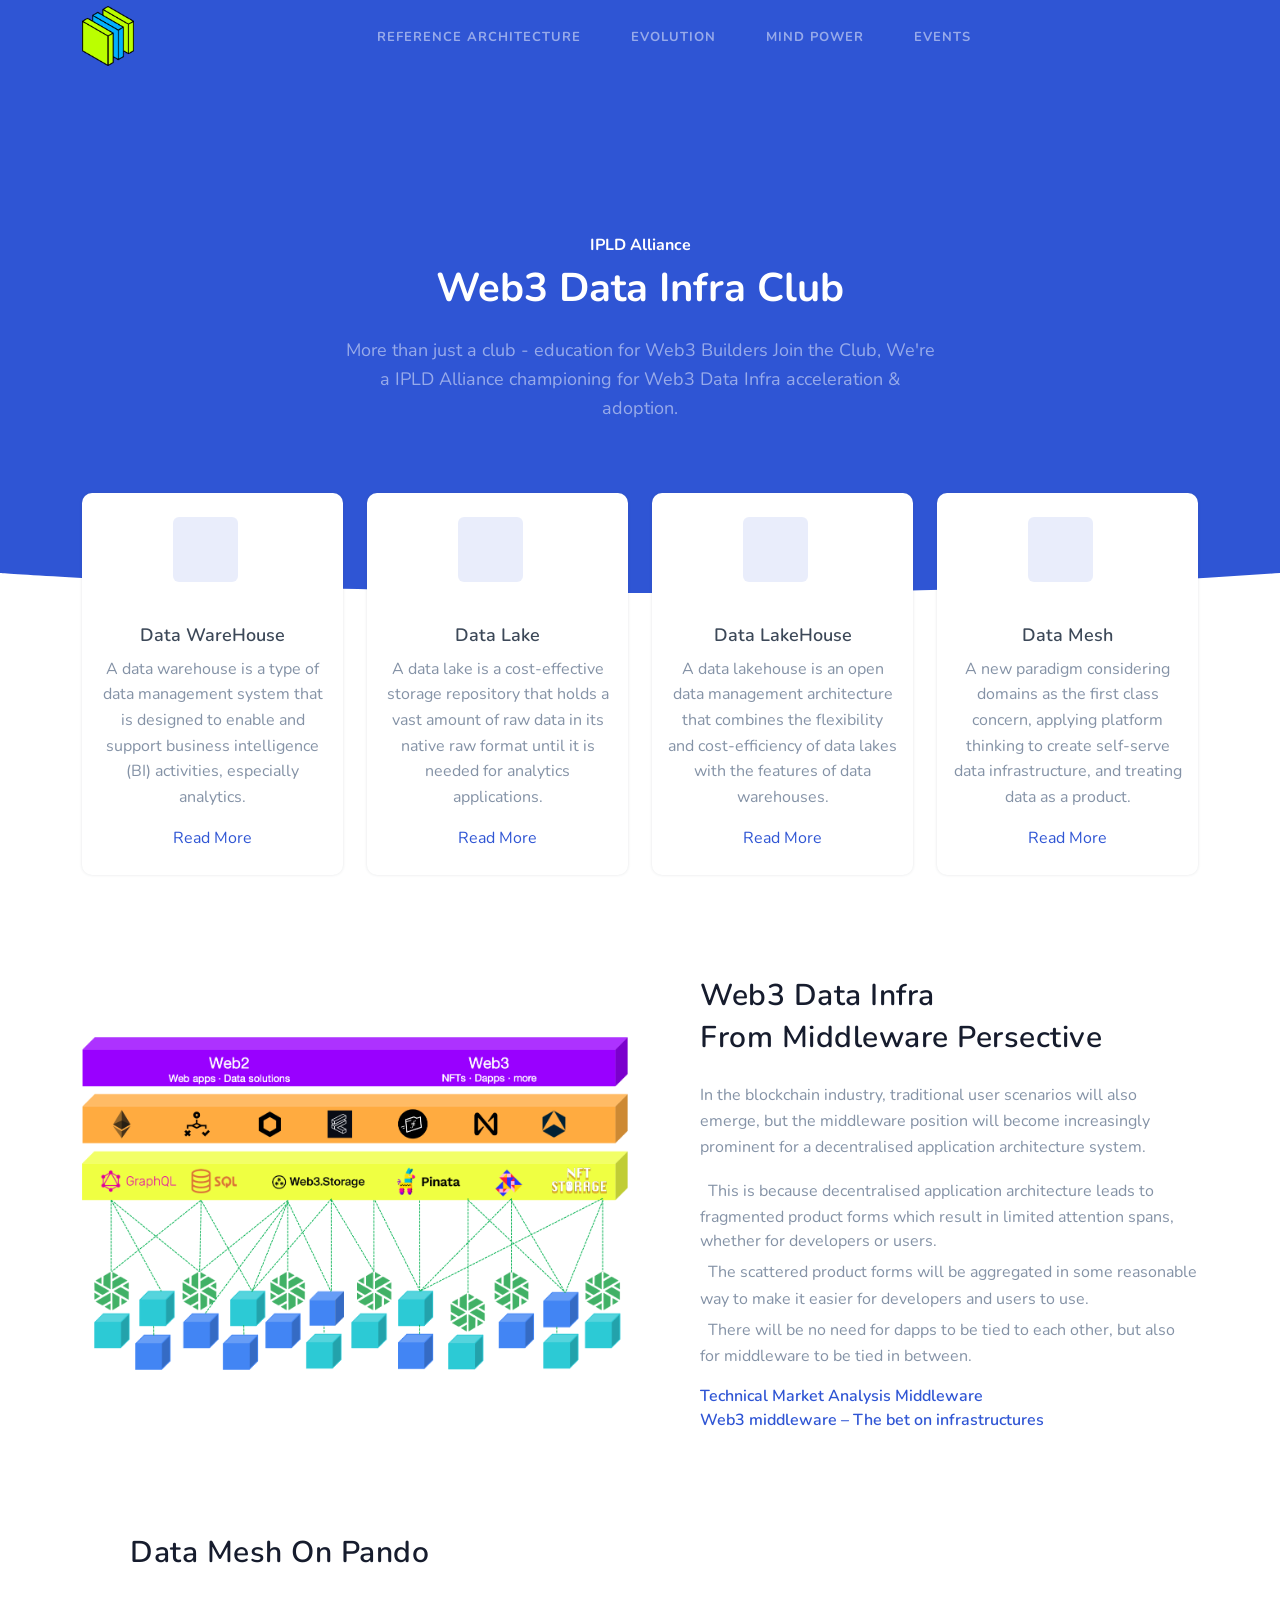
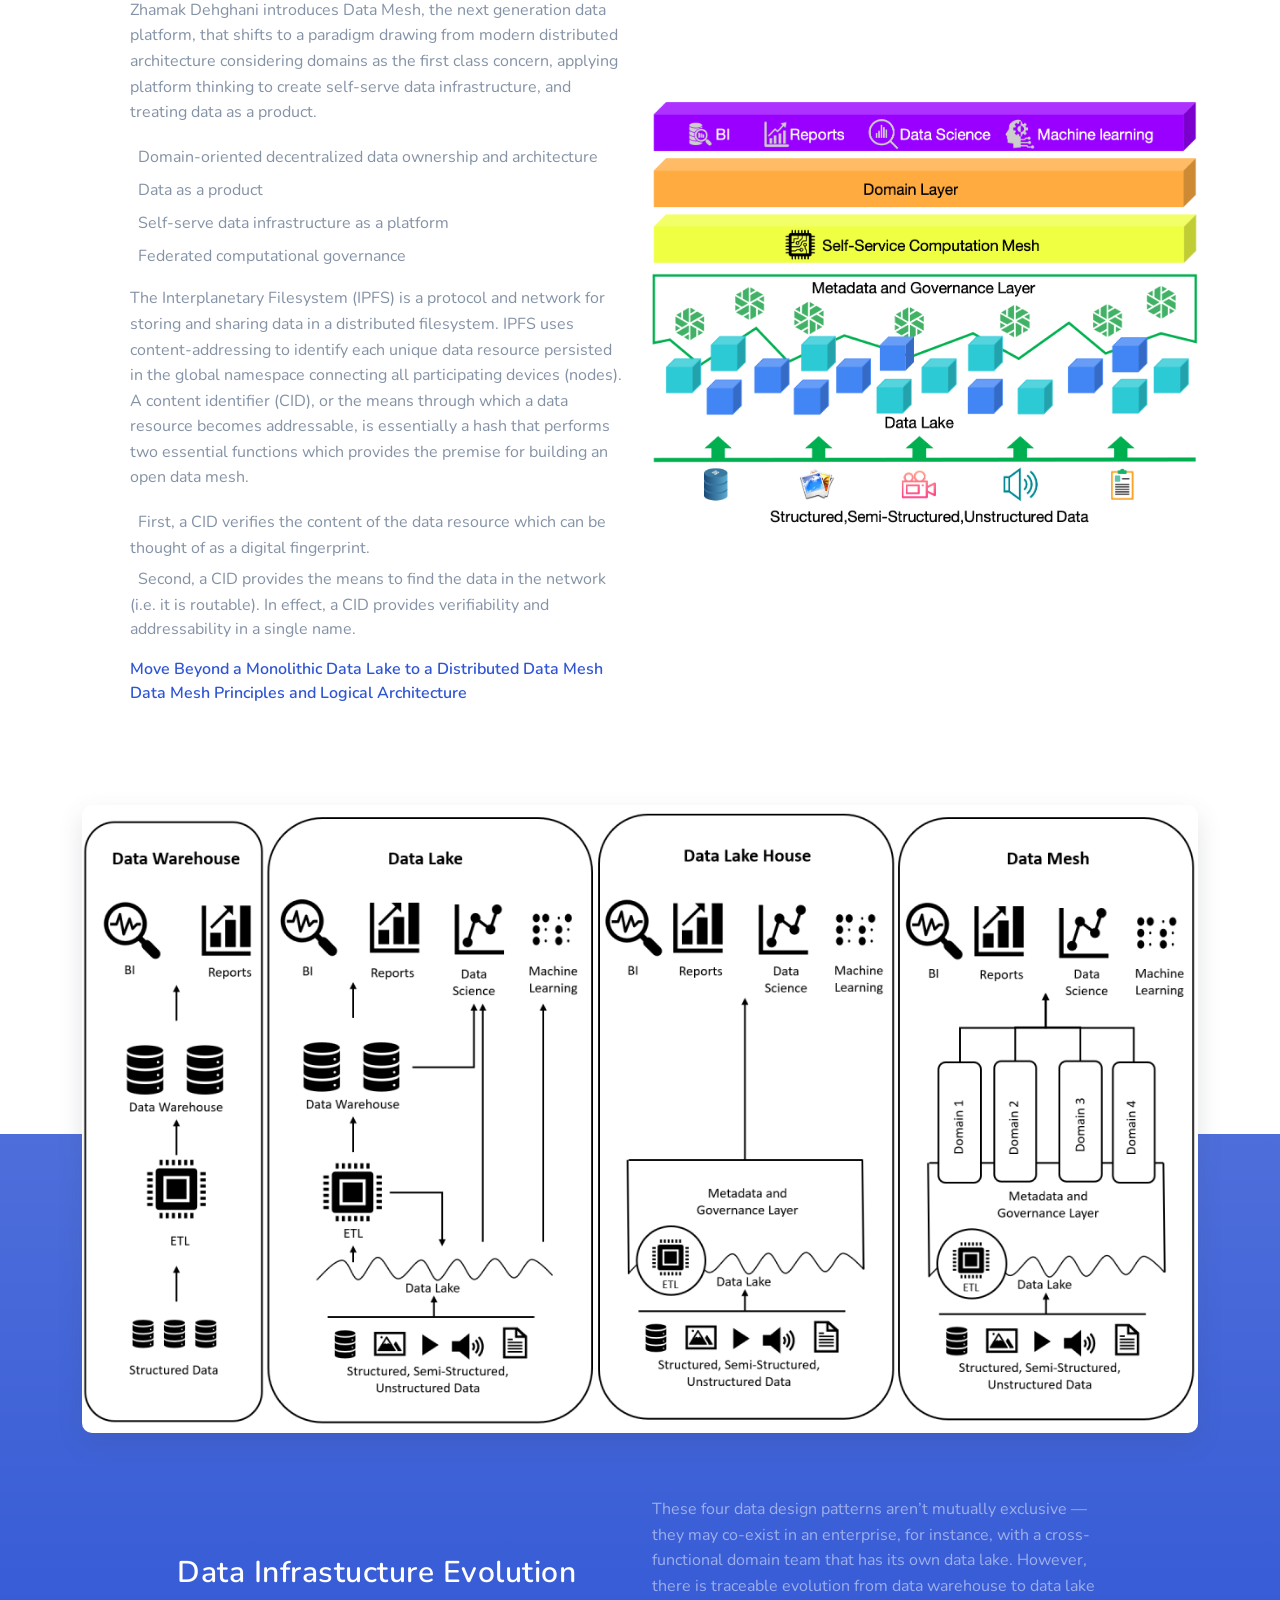
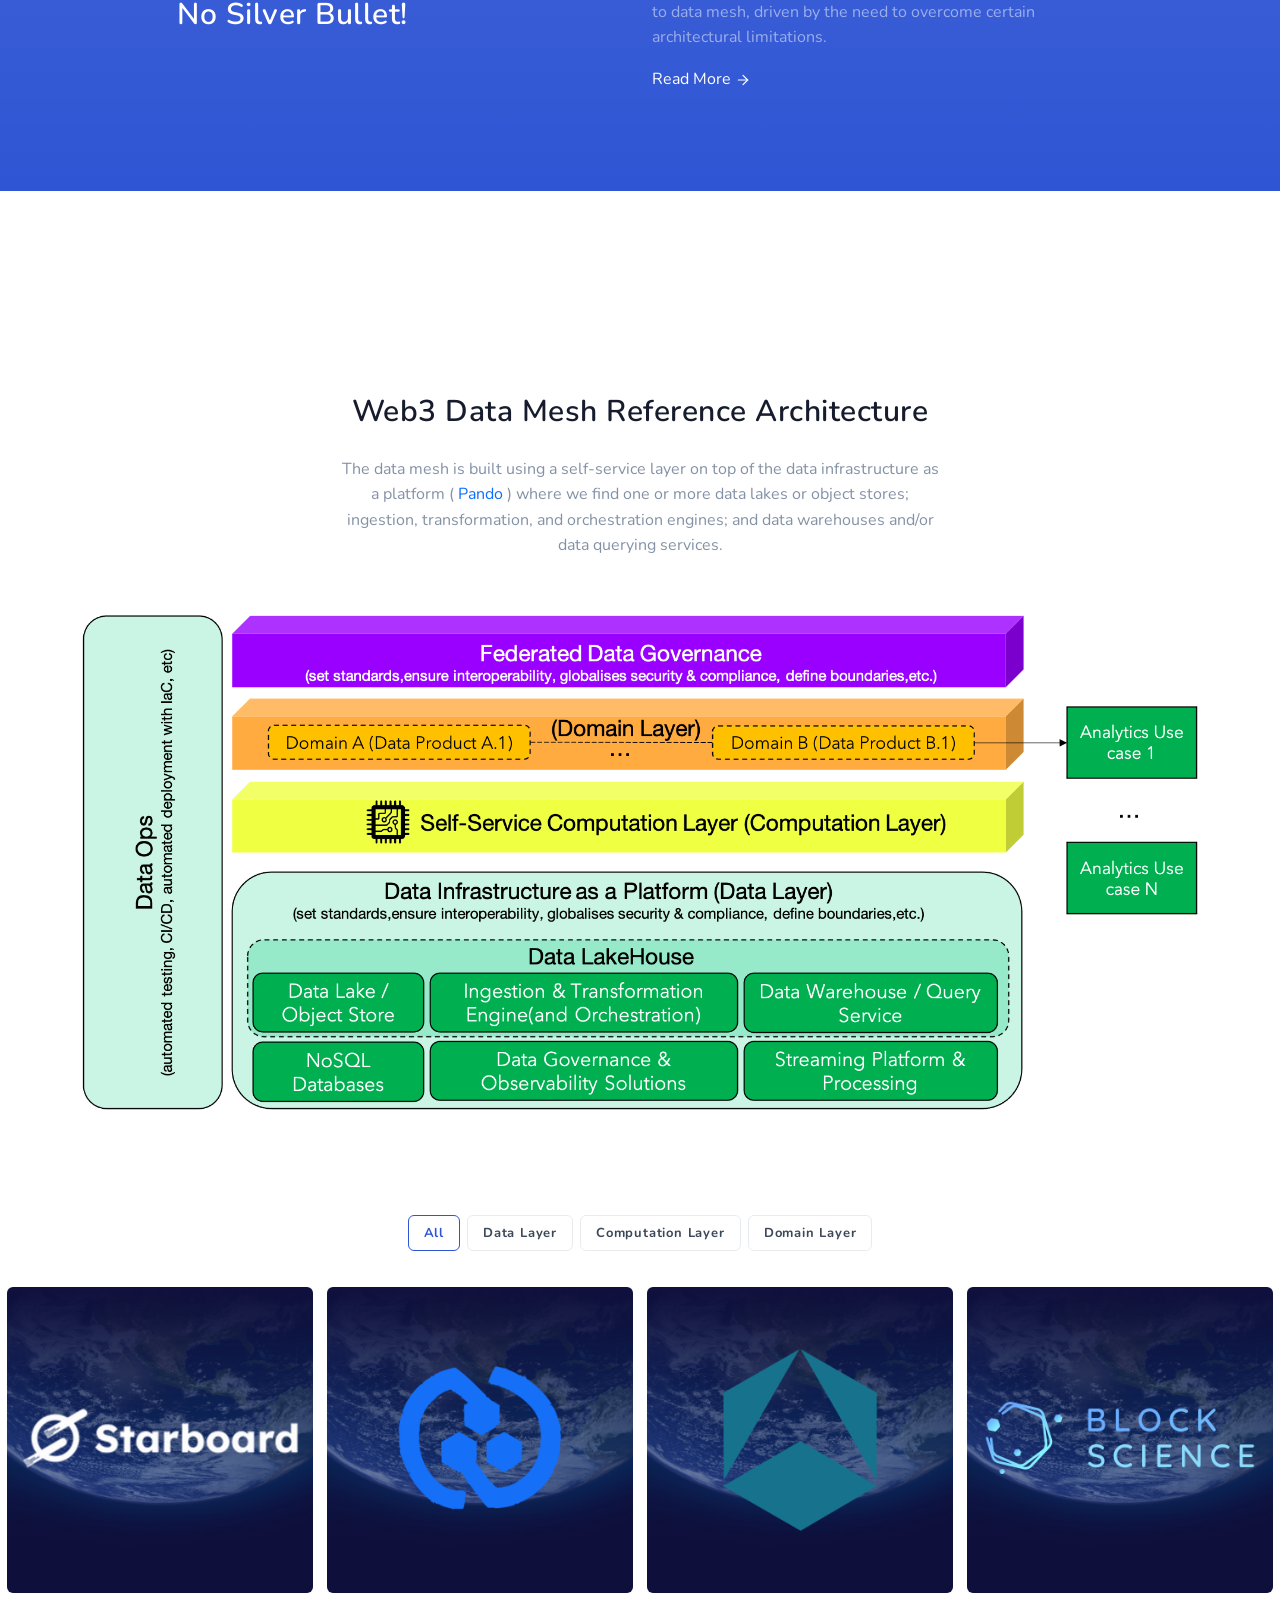
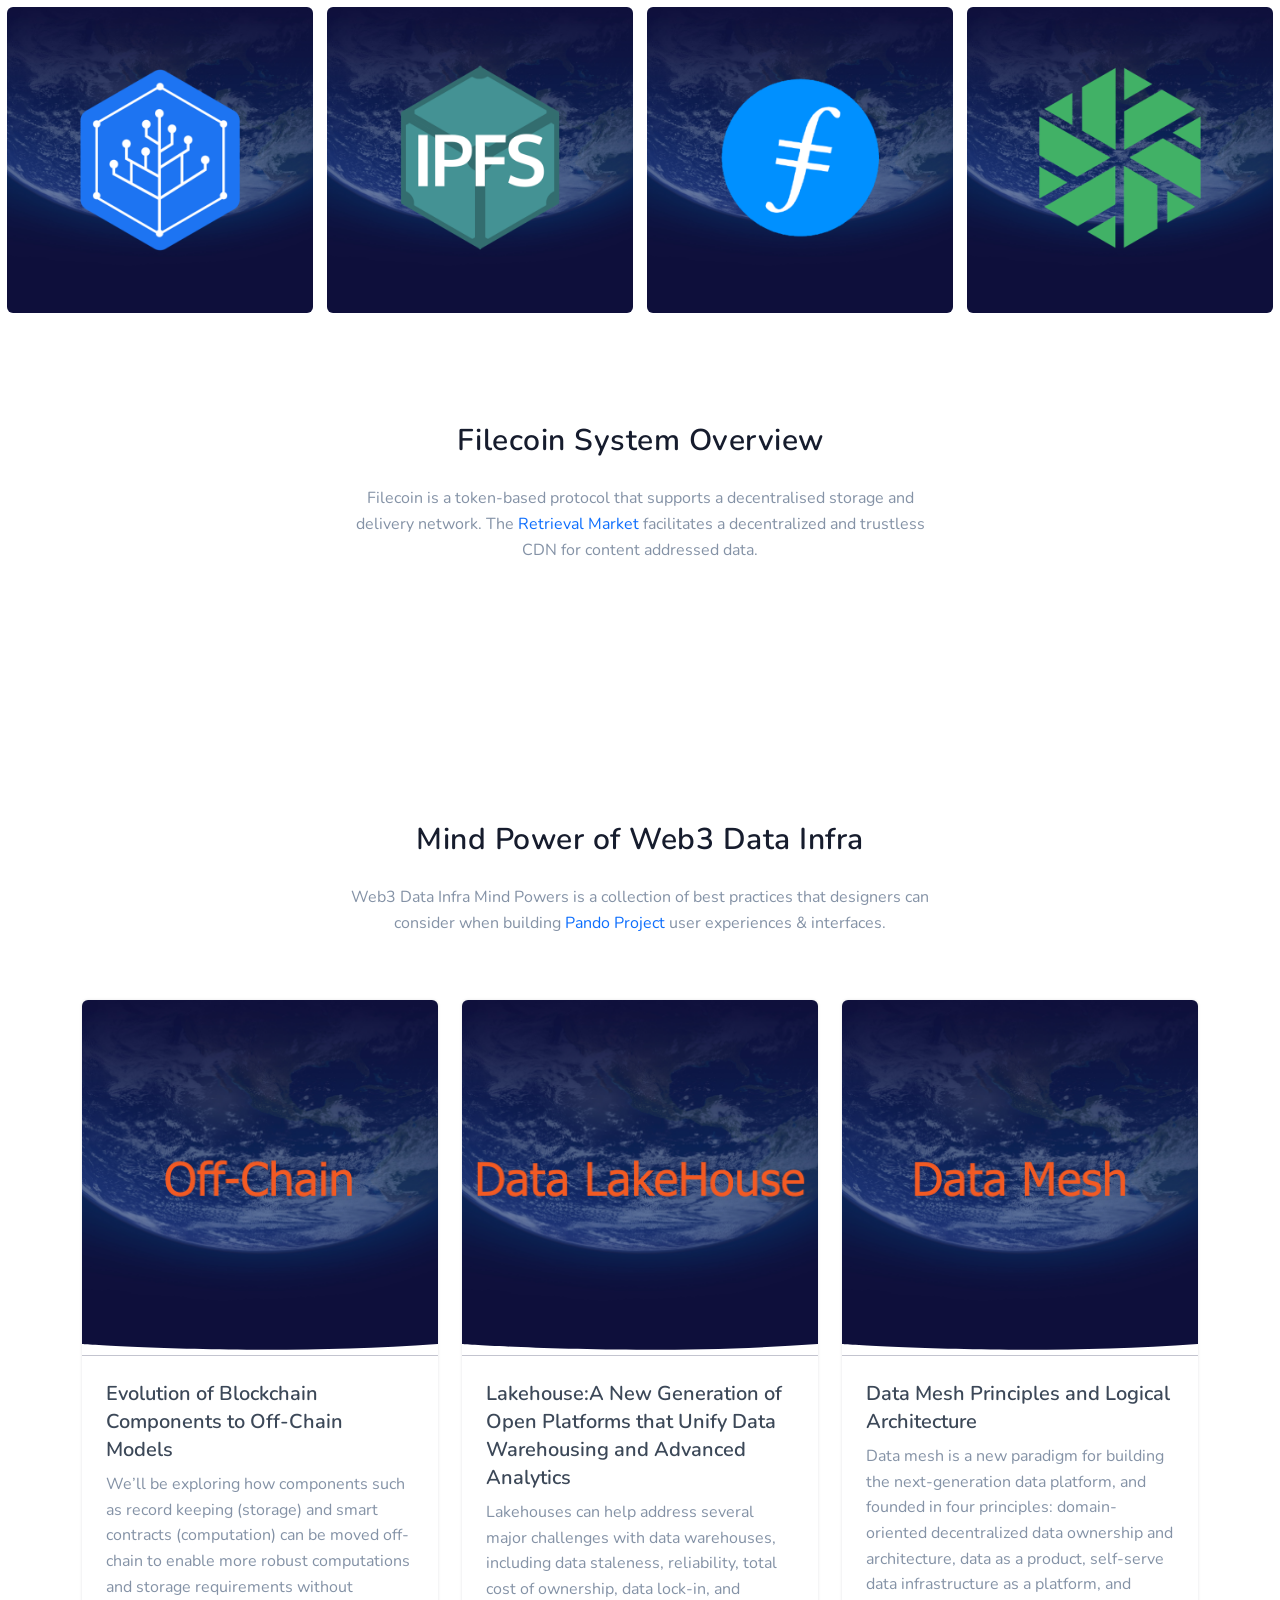
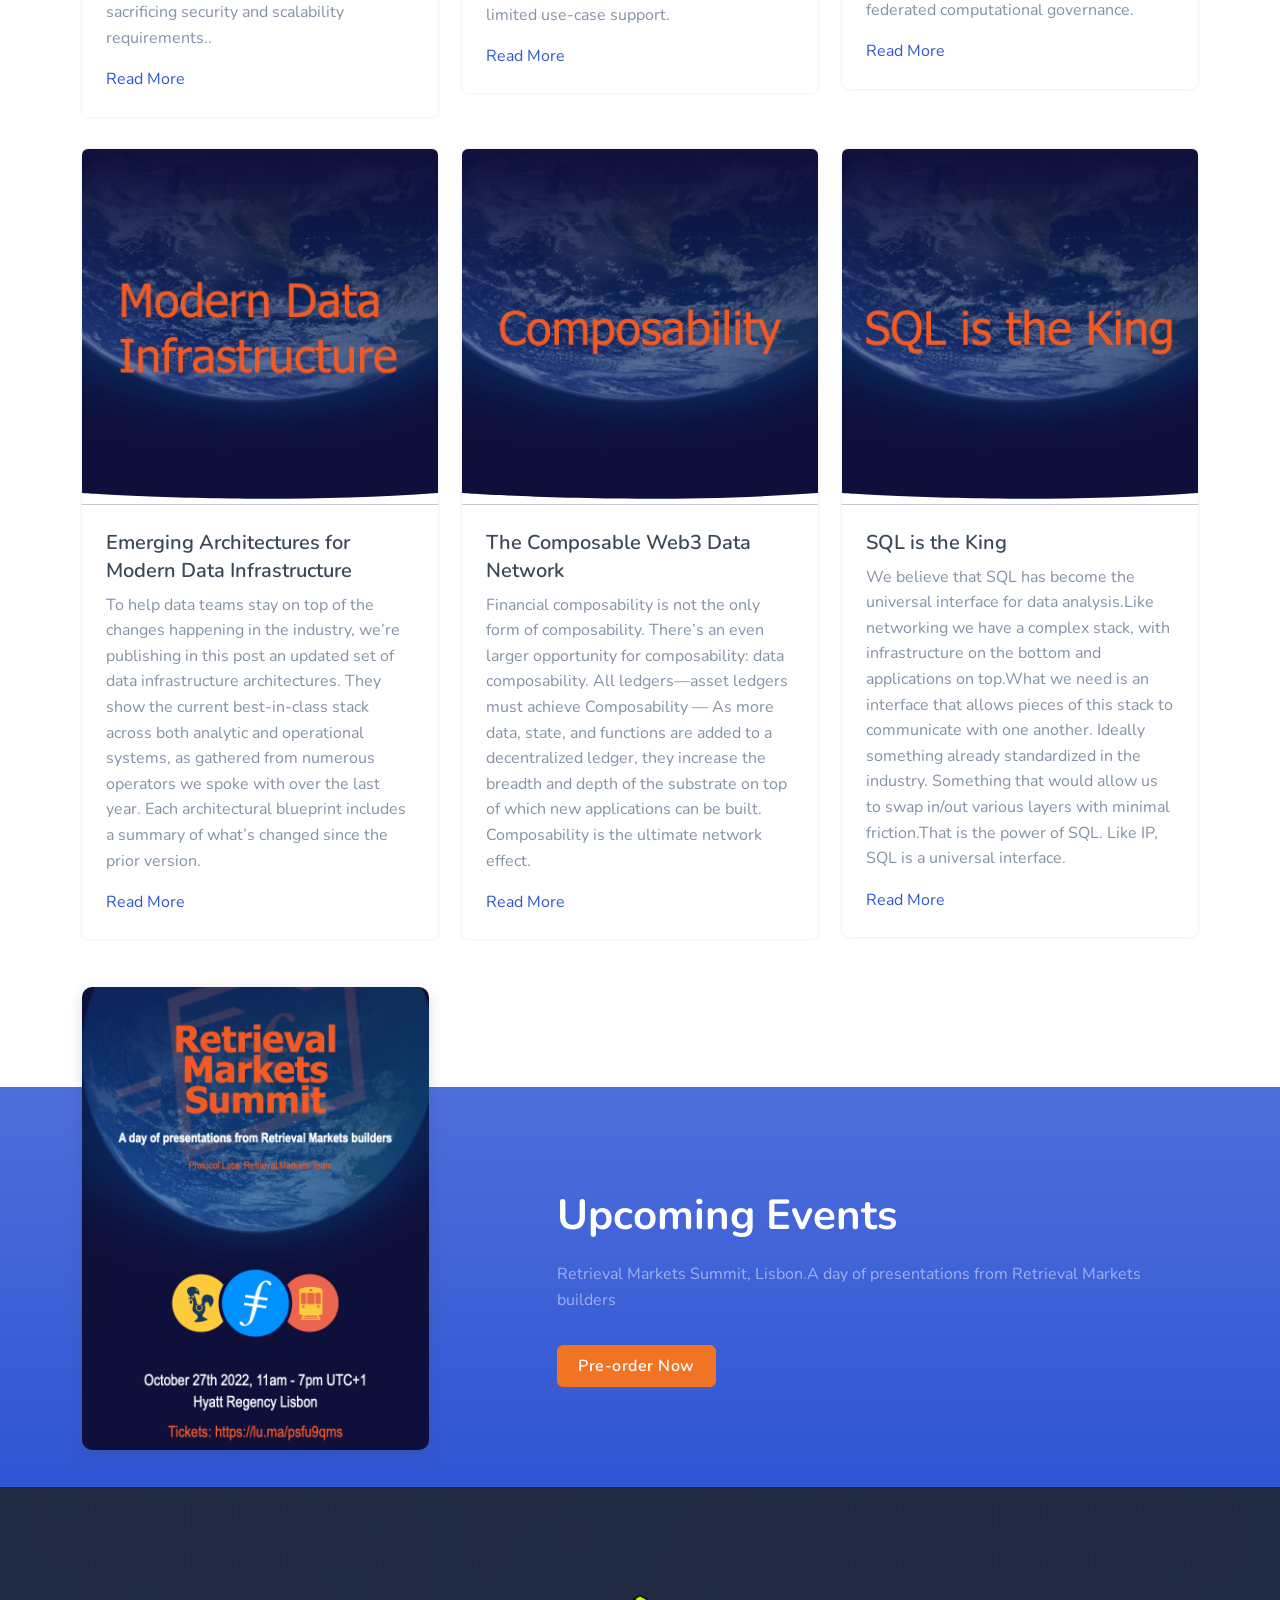
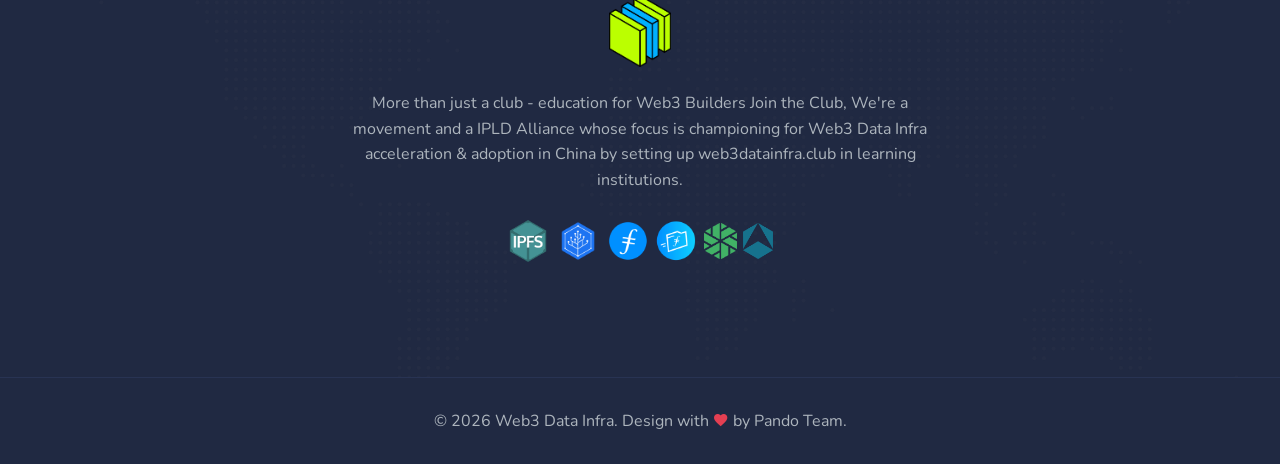
==== commit 68be5ac9: "update text of filecoin system map" ====
--- a/HTML/landing/index.html
+++ b/HTML/landing/index.html
@@ -429,7 +429,7 @@
                     <div class="col-12 text-center">
                         <div class="section-title mb-5 pb-2">
                             <h4 class="title mb-4">Filecoin System Overview</h4>
-                            <p class="text-muted para-desc mb-0 mx-auto">Filecoin is able to provide a drastic improvement over CDNs by providing a scalable solution for the storage and retrieval of data. The <a href="https://retrieval.market/" target="_blank" >Retrieval Market<i class="uil"></i></a> facilitates a decentralized and trustless CDN for content addressed data.
+                            <p class="text-muted para-desc mb-0 mx-auto">Filecoin is a token-based protocol that supports a decentralised storage and delivery network. The <a href="https://retrieval.market/" target="_blank" >Retrieval Market<i class="uil"></i></a> facilitates a decentralized and trustless CDN for content addressed data.
                             </p>
                         </div>
                         <img src="images/infra/filecoin-system-map.png" alt="" class="position-relative img-fluid mx-auto d-block" style="z-index: 1;">
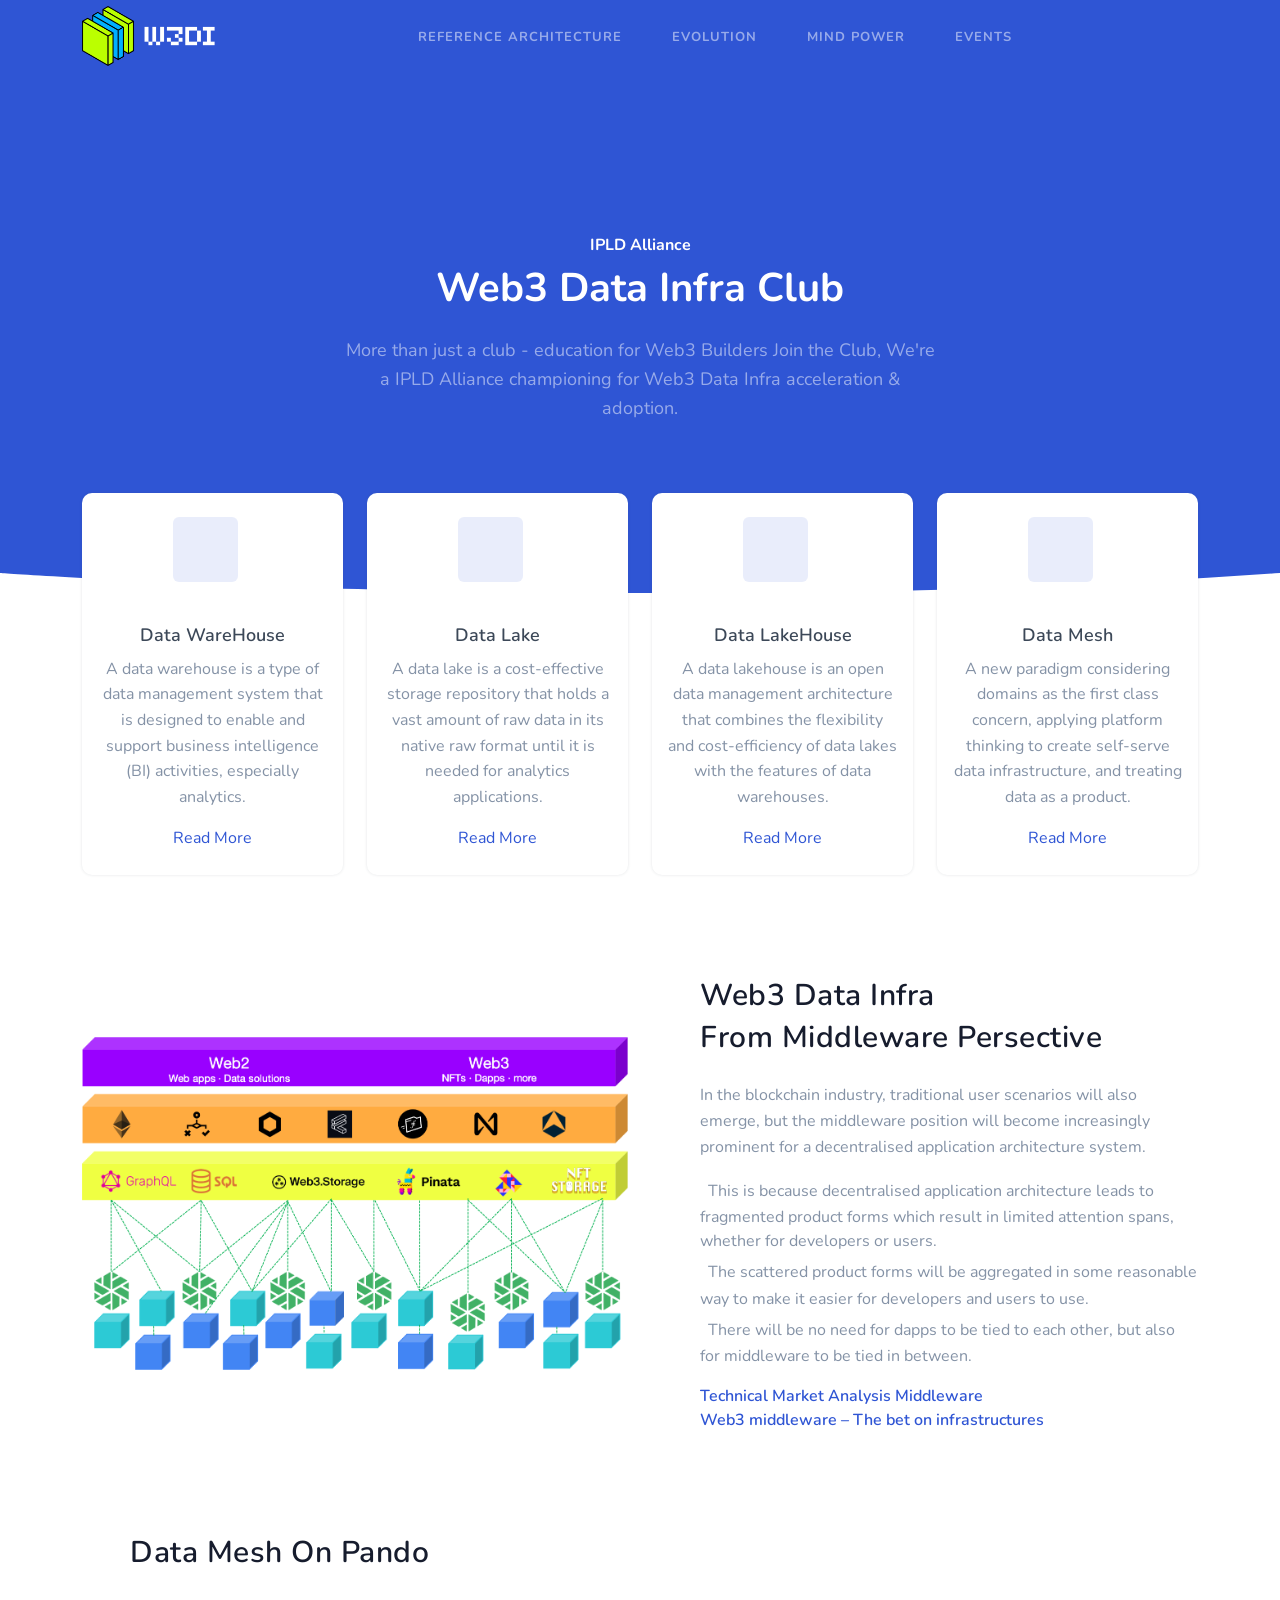
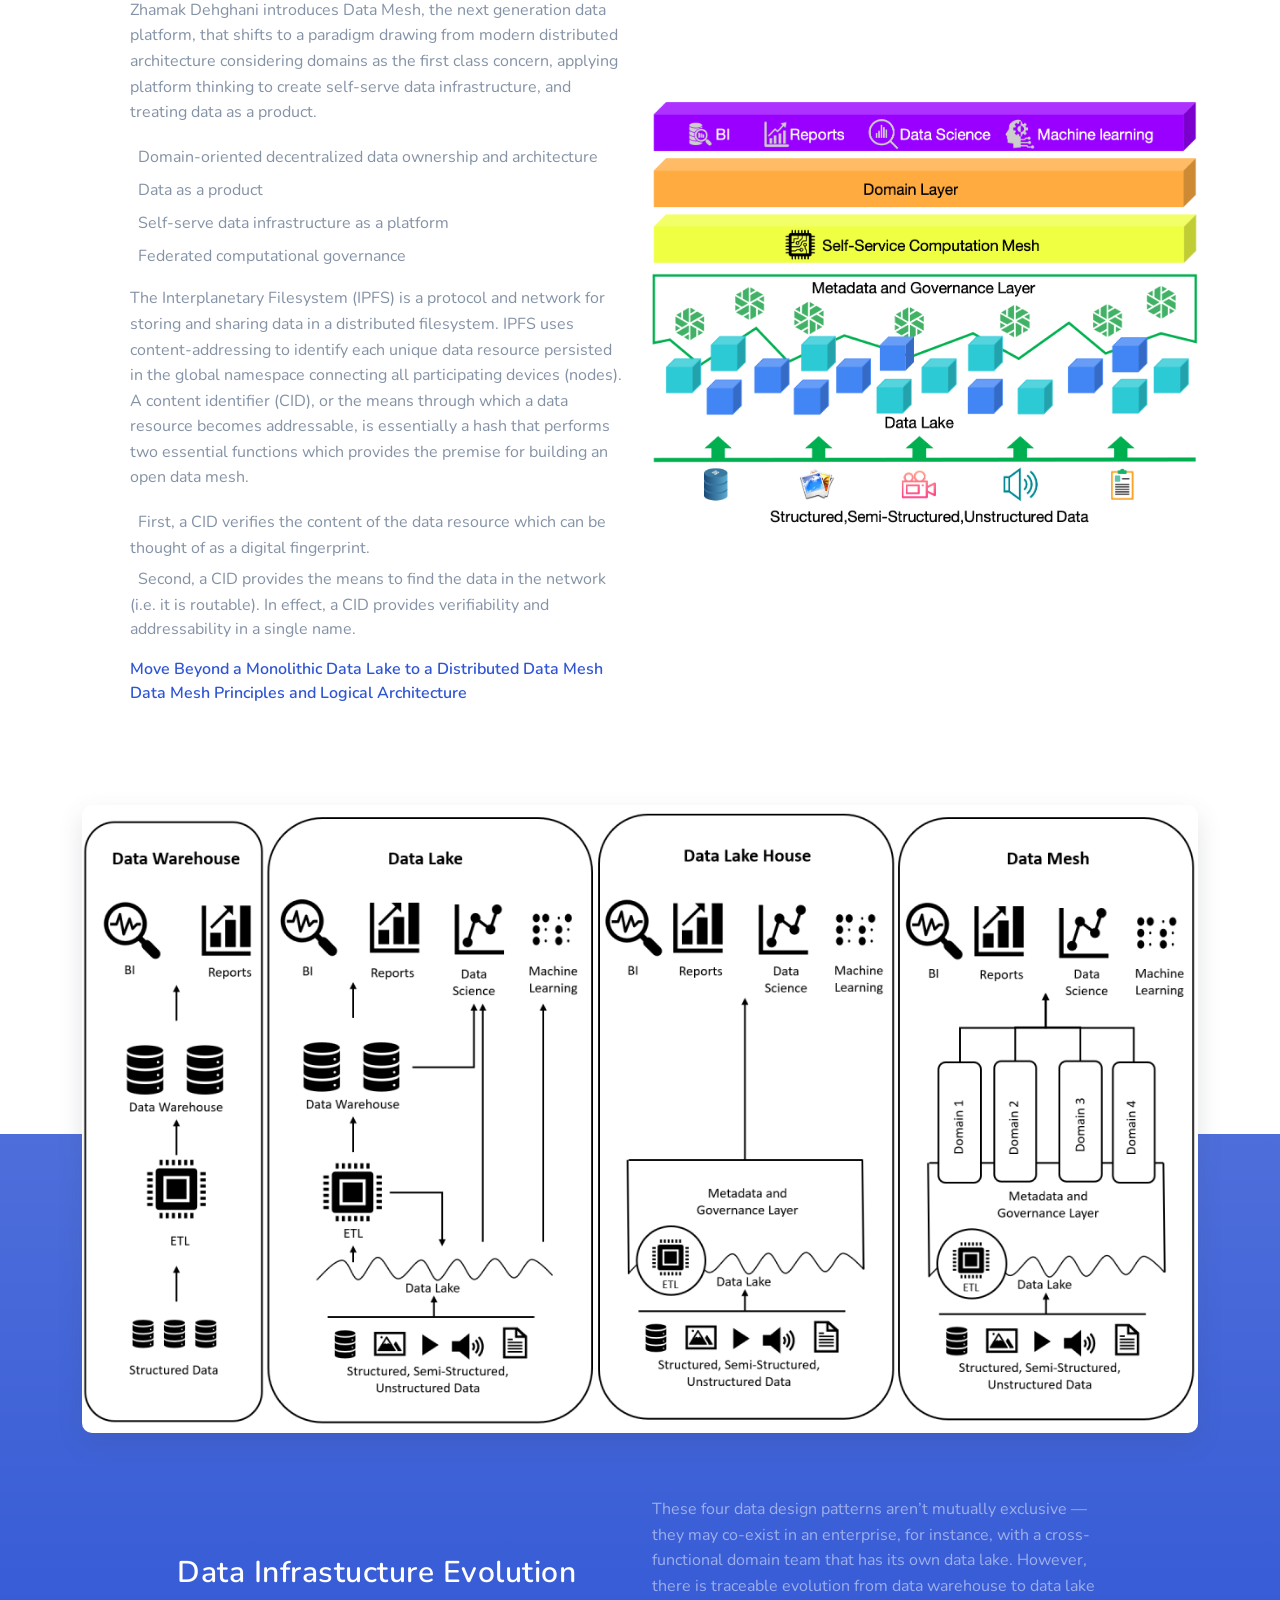
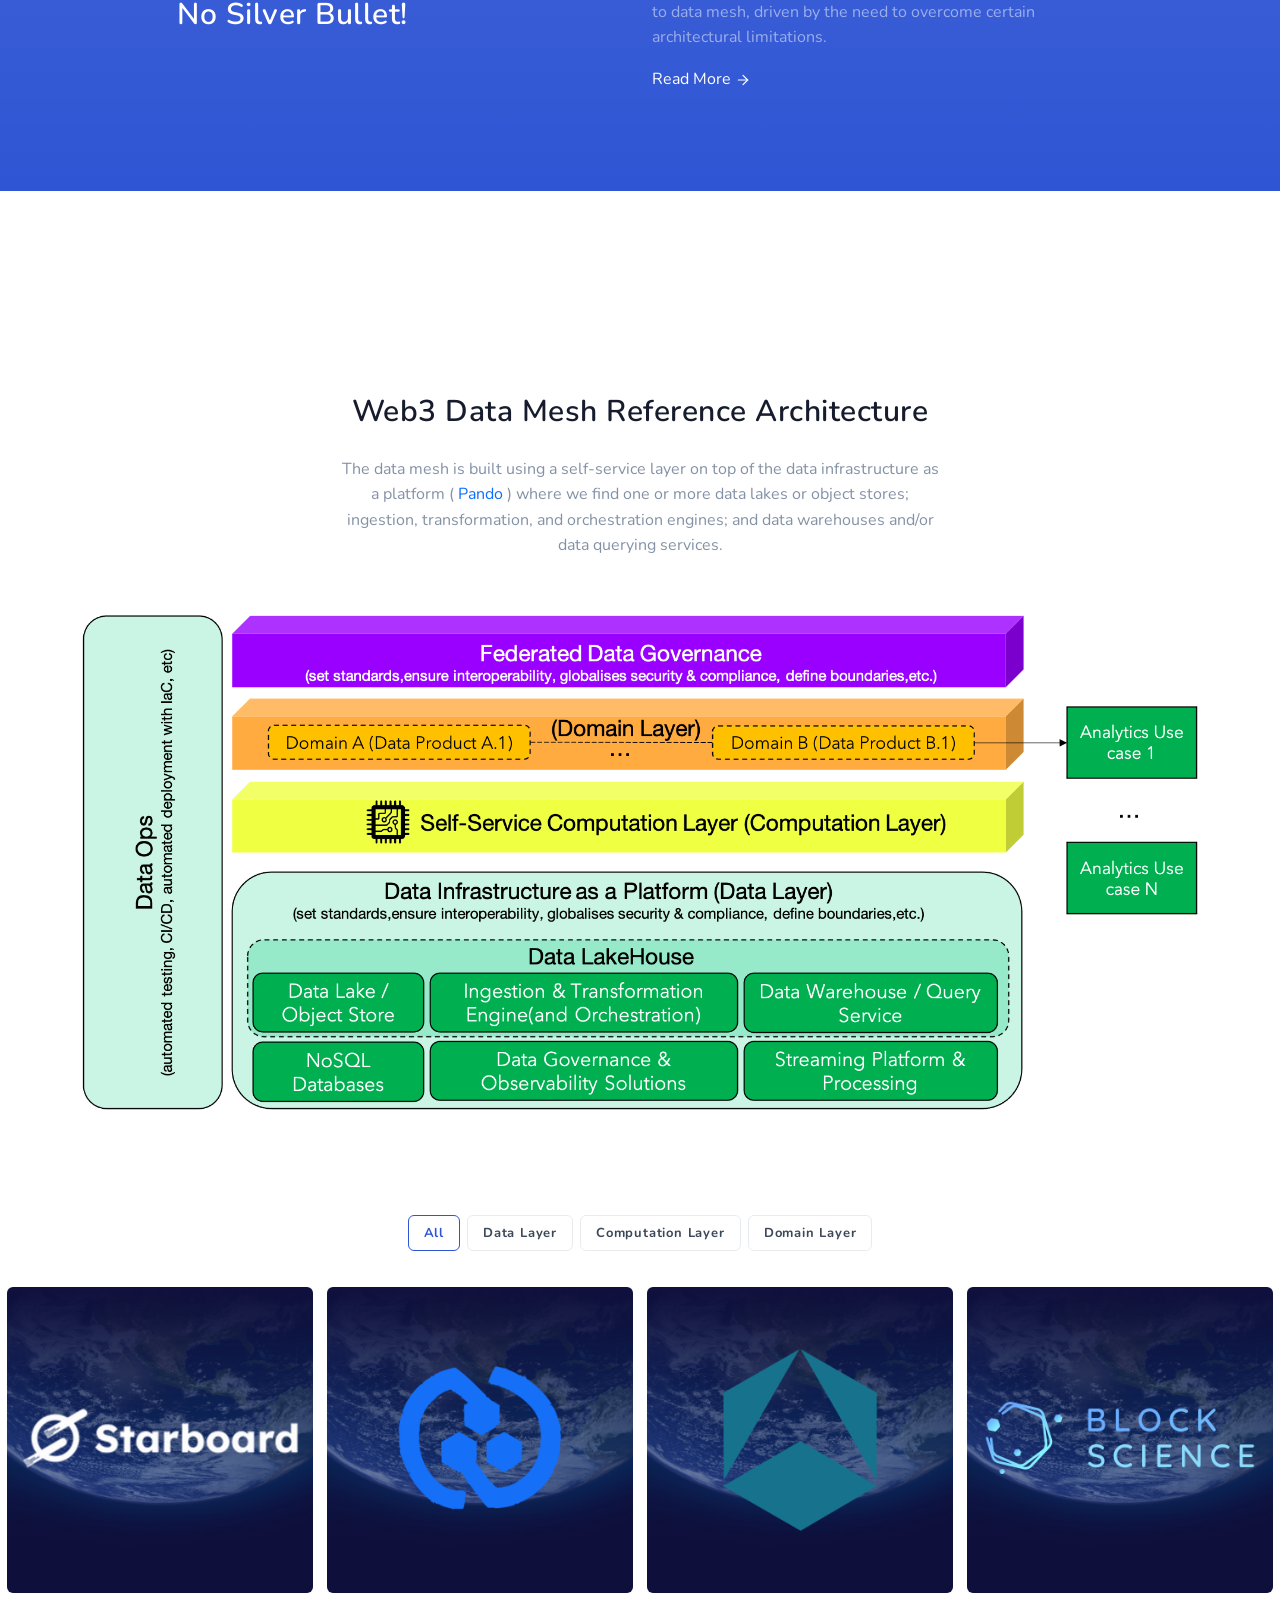
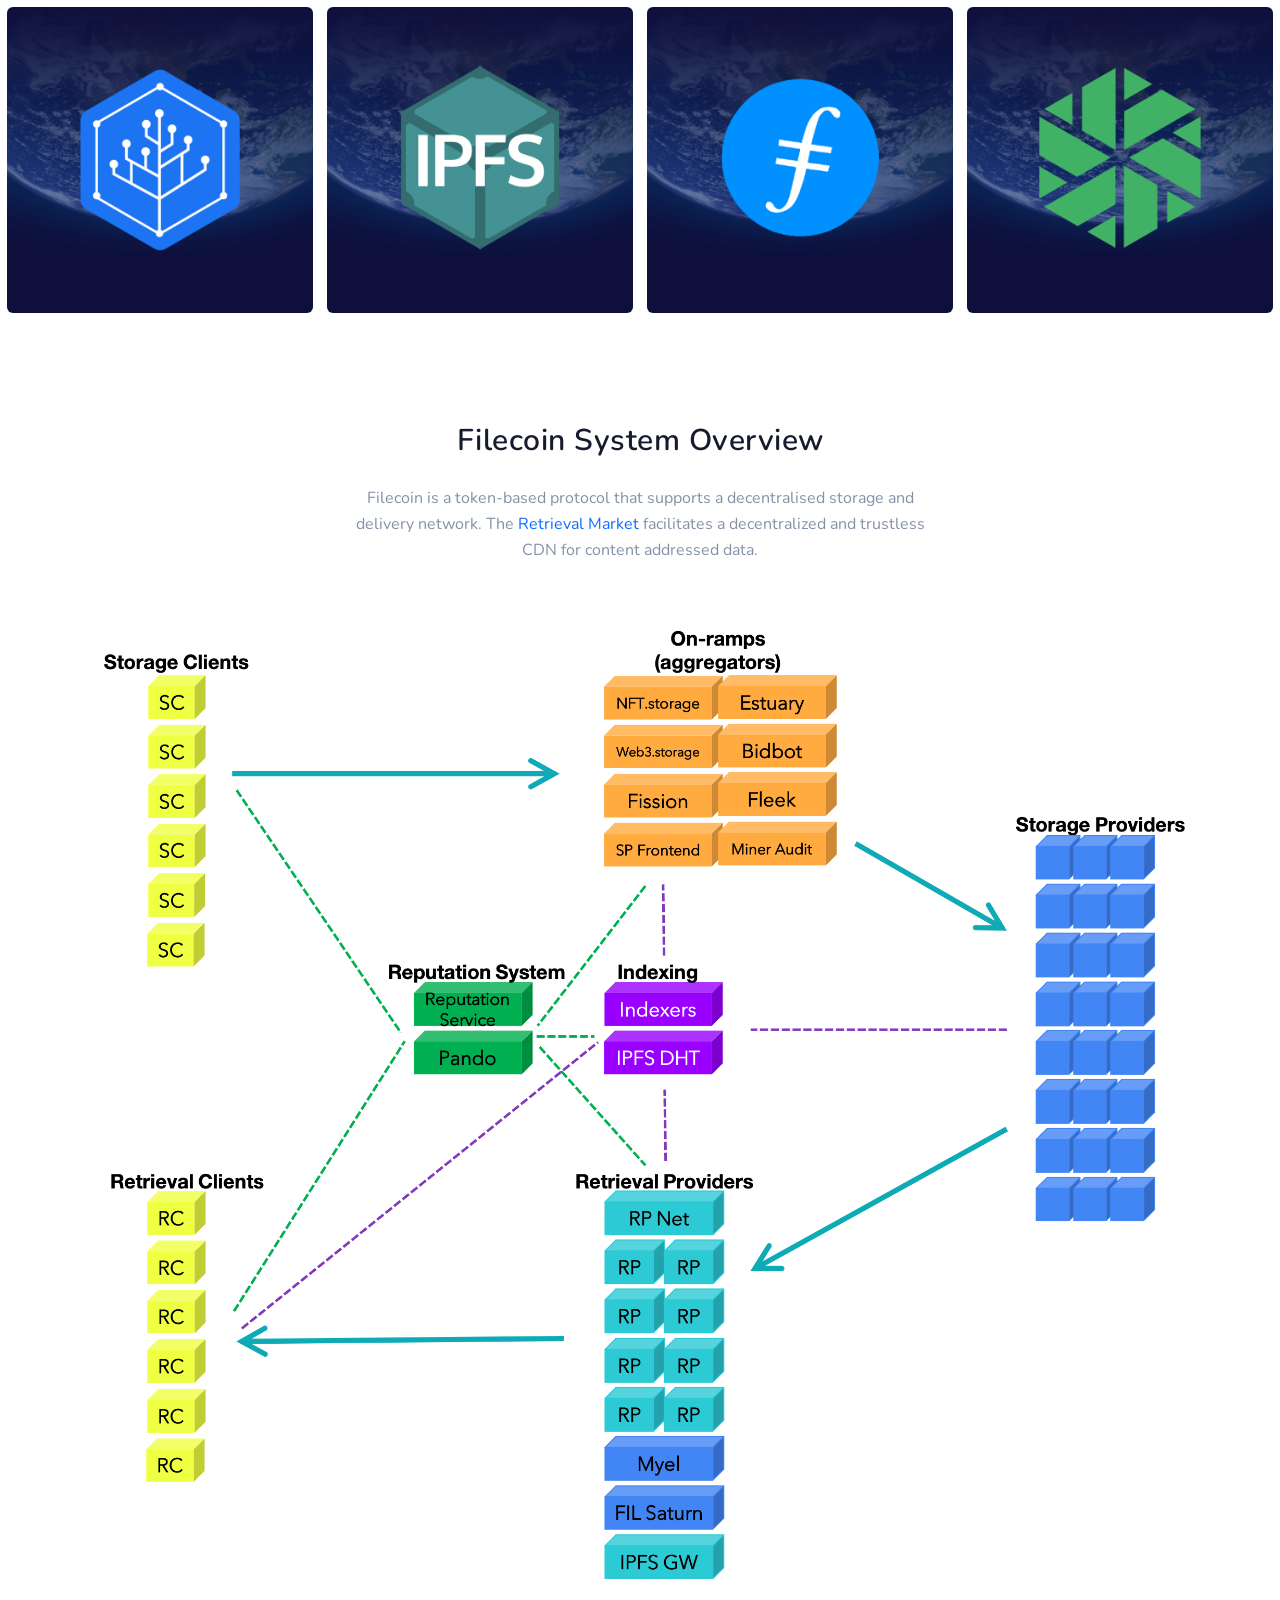
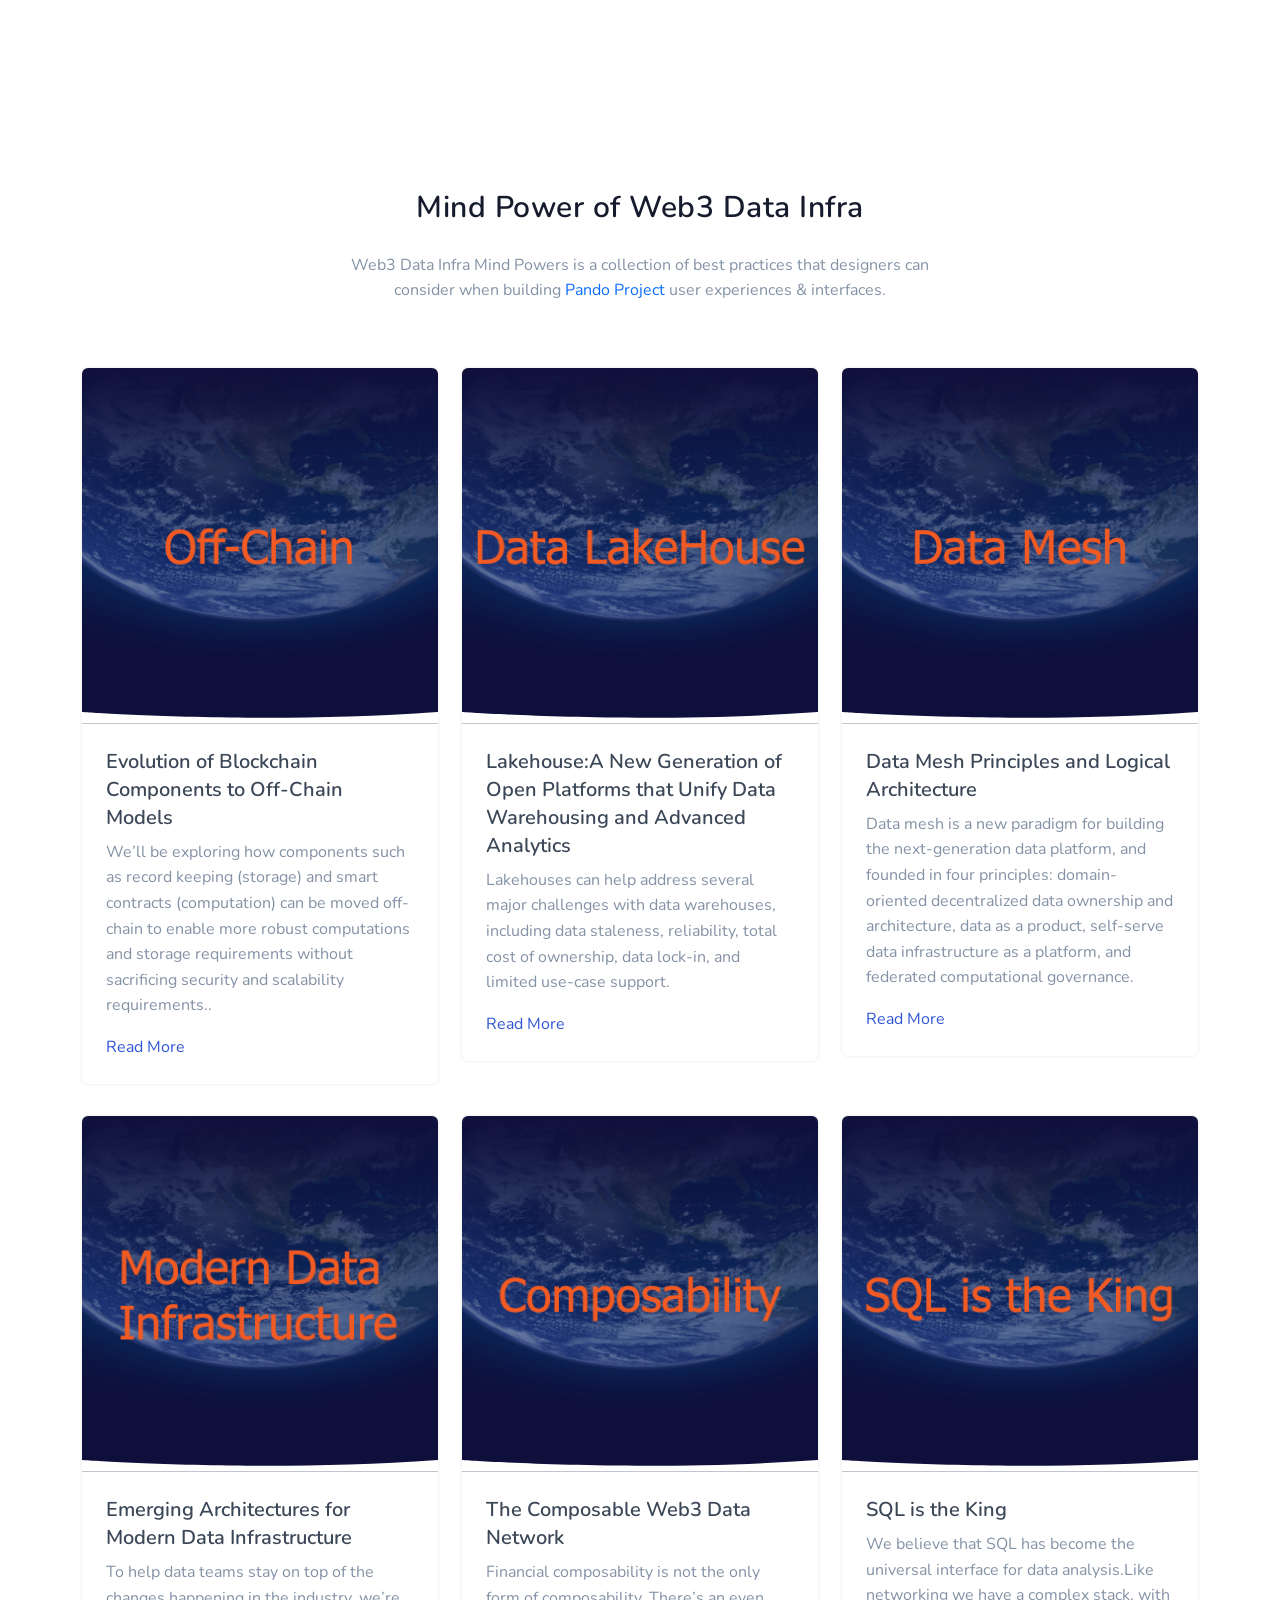
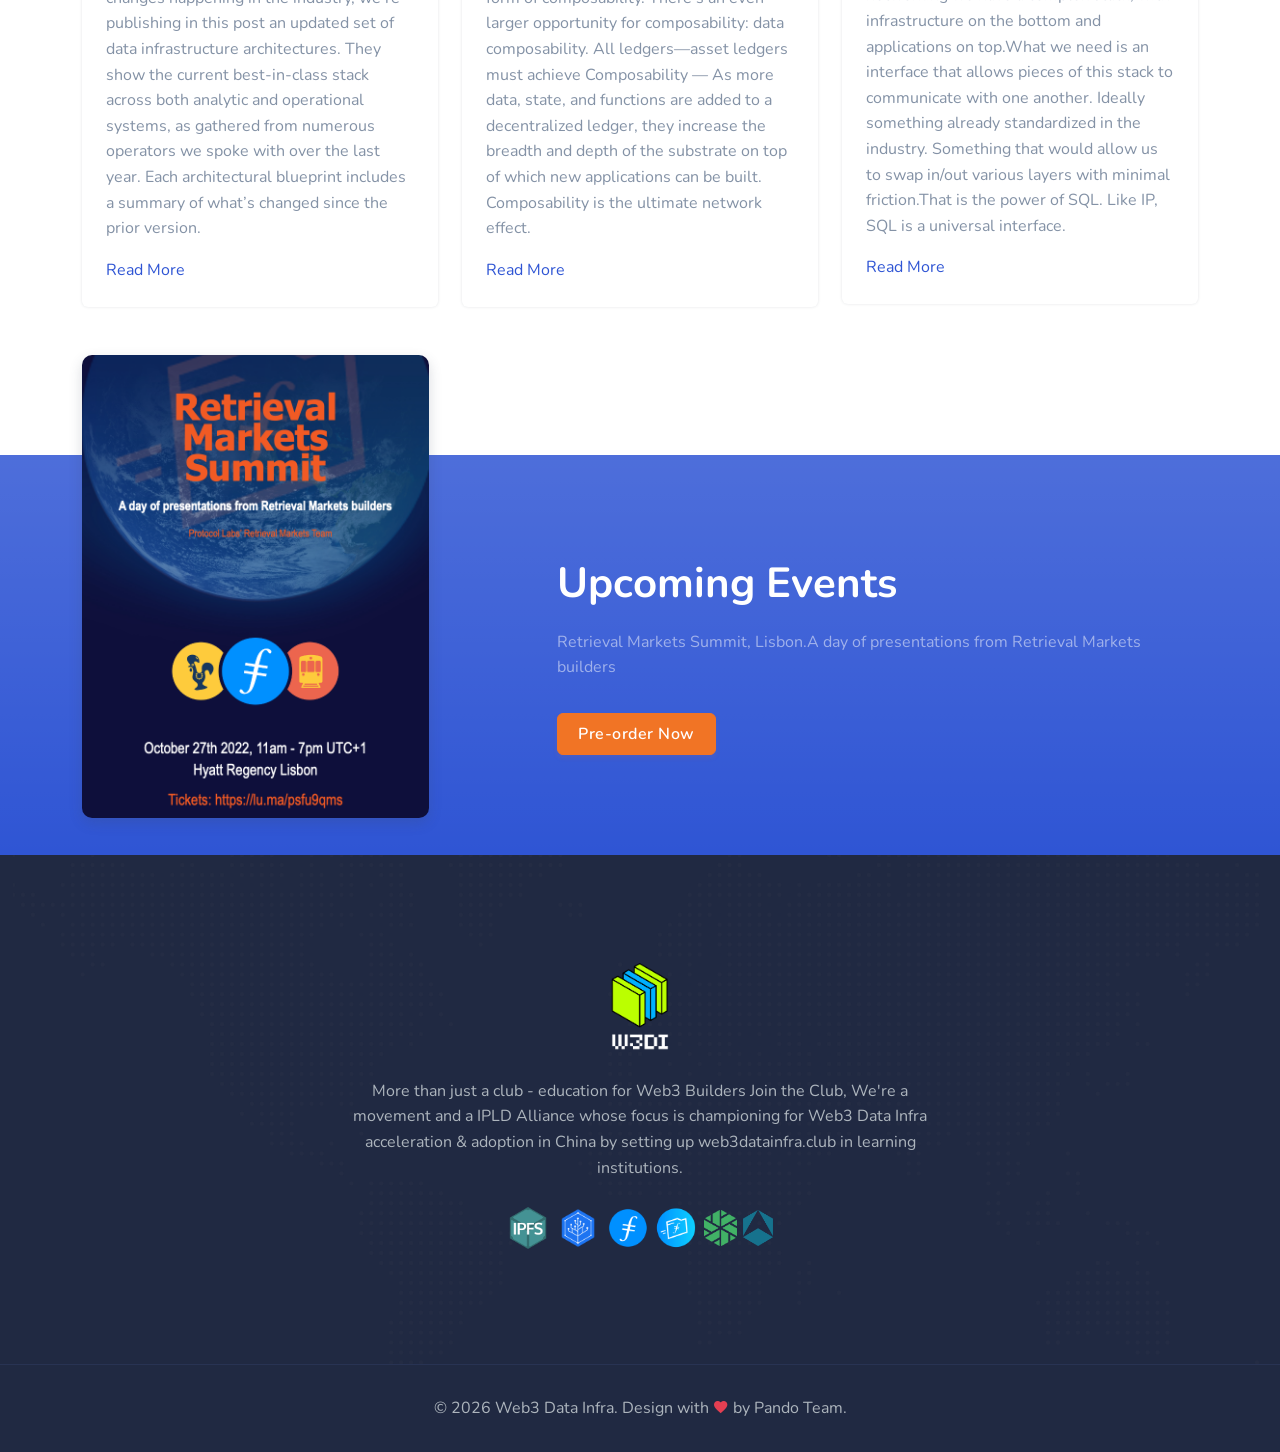
==== commit 1bdf1971: "update logo" ====
--- a/HTML/landing/index.html
+++ b/HTML/landing/index.html
@@ -43,10 +43,10 @@
                 <!-- Logo container-->
                 <a class="logo" href="index.html">
                     <span class="logo-light-mode">
-                        <img src="images/w3di.png" class="l-dark" height="60" alt="">
-                        <img src="images/w3di.png" class="l-light" height="60" alt="">
+                        <img src="images/infra/BLACK02.png" class="l-dark" height="60" alt="">
+                        <img src="images/infra/WHITE02.png" class="l-light" height="60" alt="">
                     </span>
-                    <img src="images/w3di.png" height="60" class="logo-dark-mode" alt="">
+                    <img src="images/infra/BLACK02.png" height="60" class="logo-dark-mode" alt="">
                 </a>
 
                 <!-- End Logo container-->
@@ -617,7 +617,7 @@
                     <div class="col-12 py-lg-5">
                         <div class="footer-py-60 text-center">
                             <a href="#" class="logo-footer">
-                                <img src="images/w3di.png" height="72" alt="">
+                                <img src="images/infra/WHITE01.png" height="92" alt="">
                             </a>
                             <p class="mt-4 para-desc mx-auto">More than just a club - education for Web3 Builders Join the Club, We're a movement and a IPLD Alliance whose focus is championing for Web3 Data Infra acceleration & adoption in China by setting up web3datainfra.club in learning institutions.</p>
                             <ul class="list-unstyled logo-footer mb-0 mt-4">
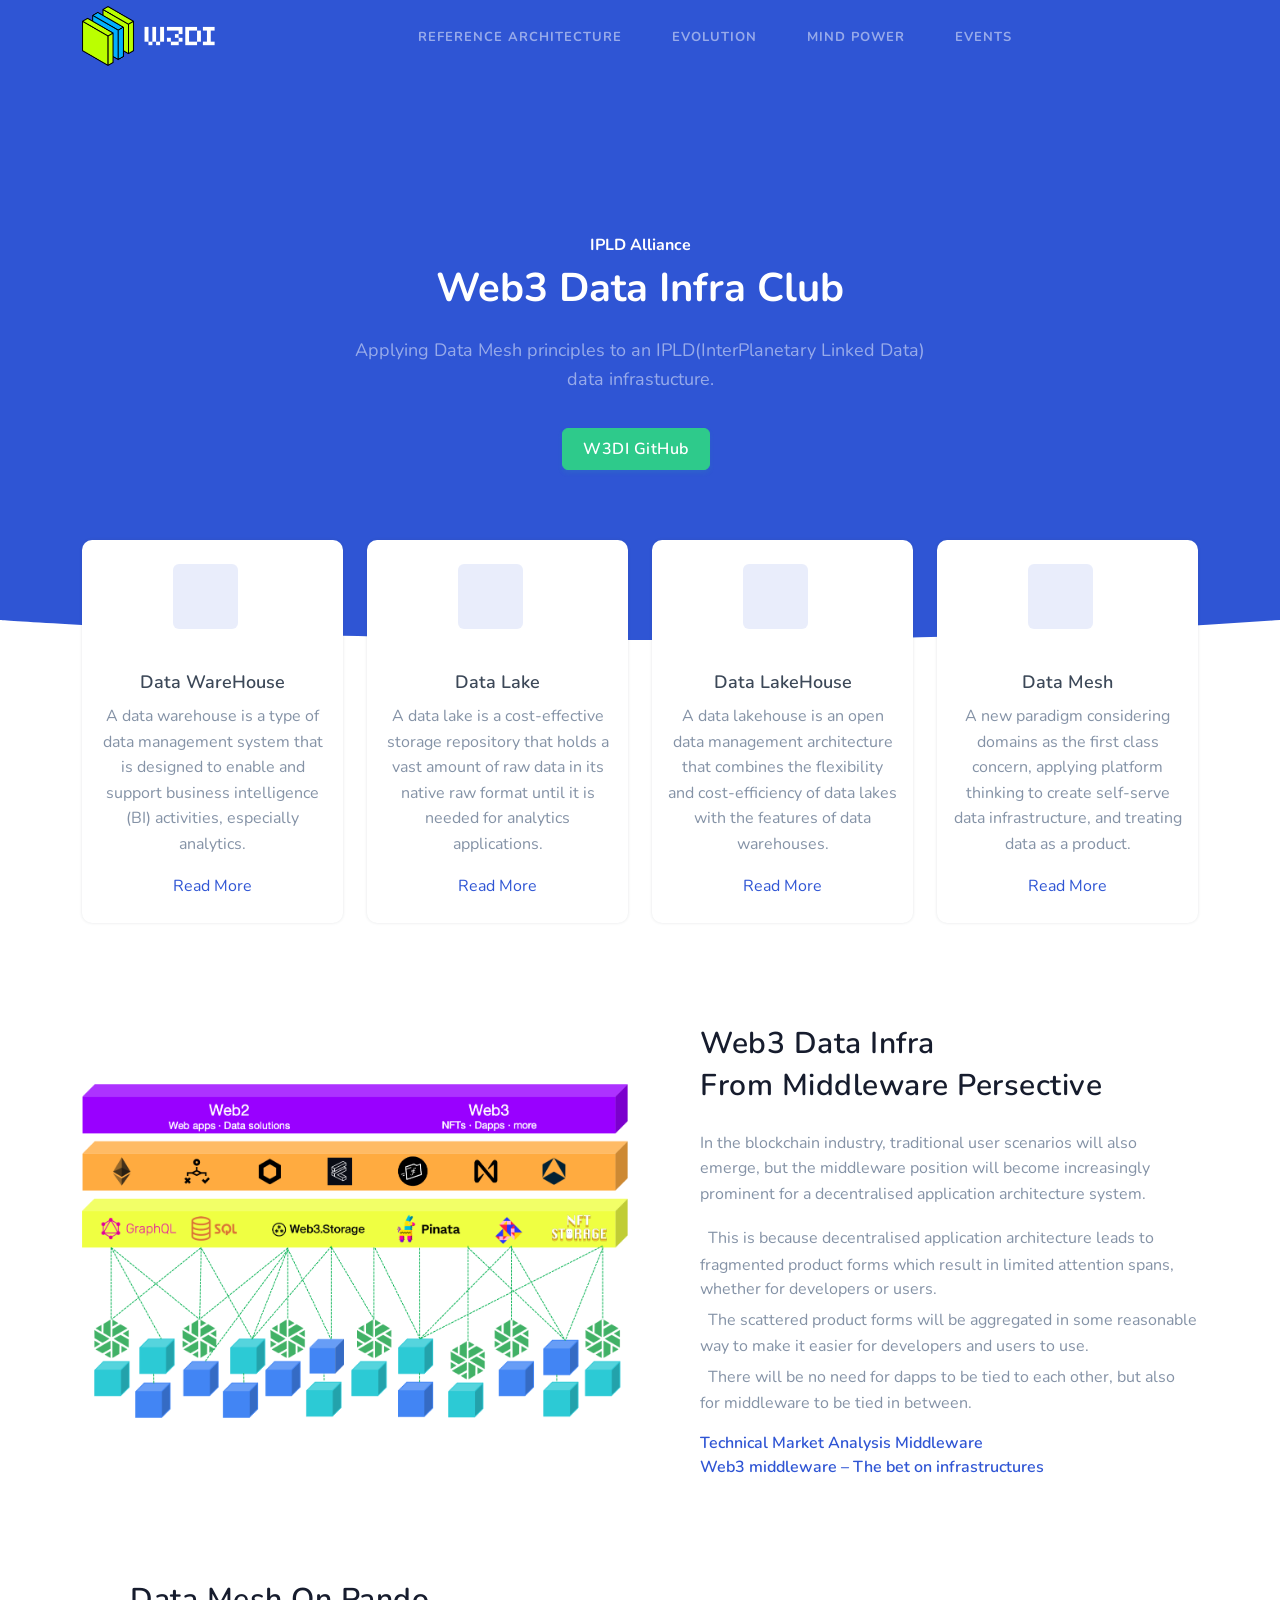
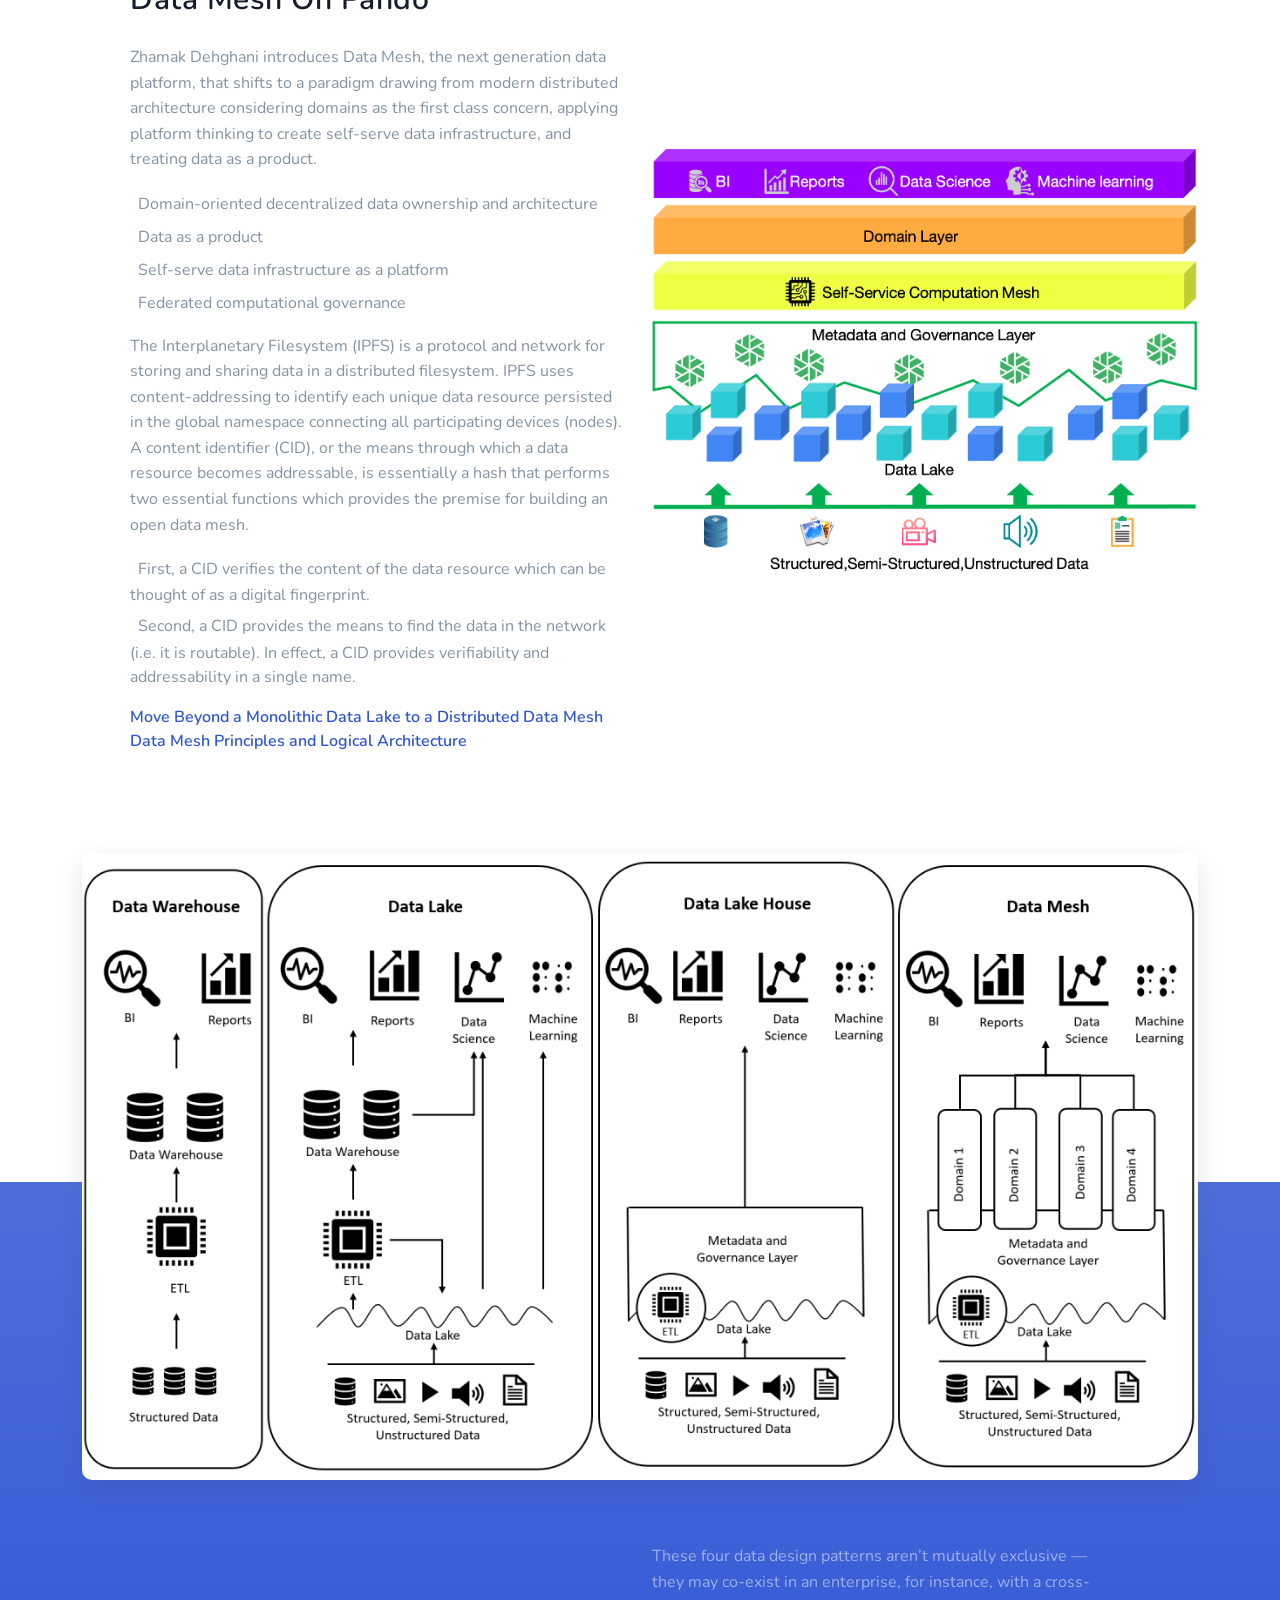
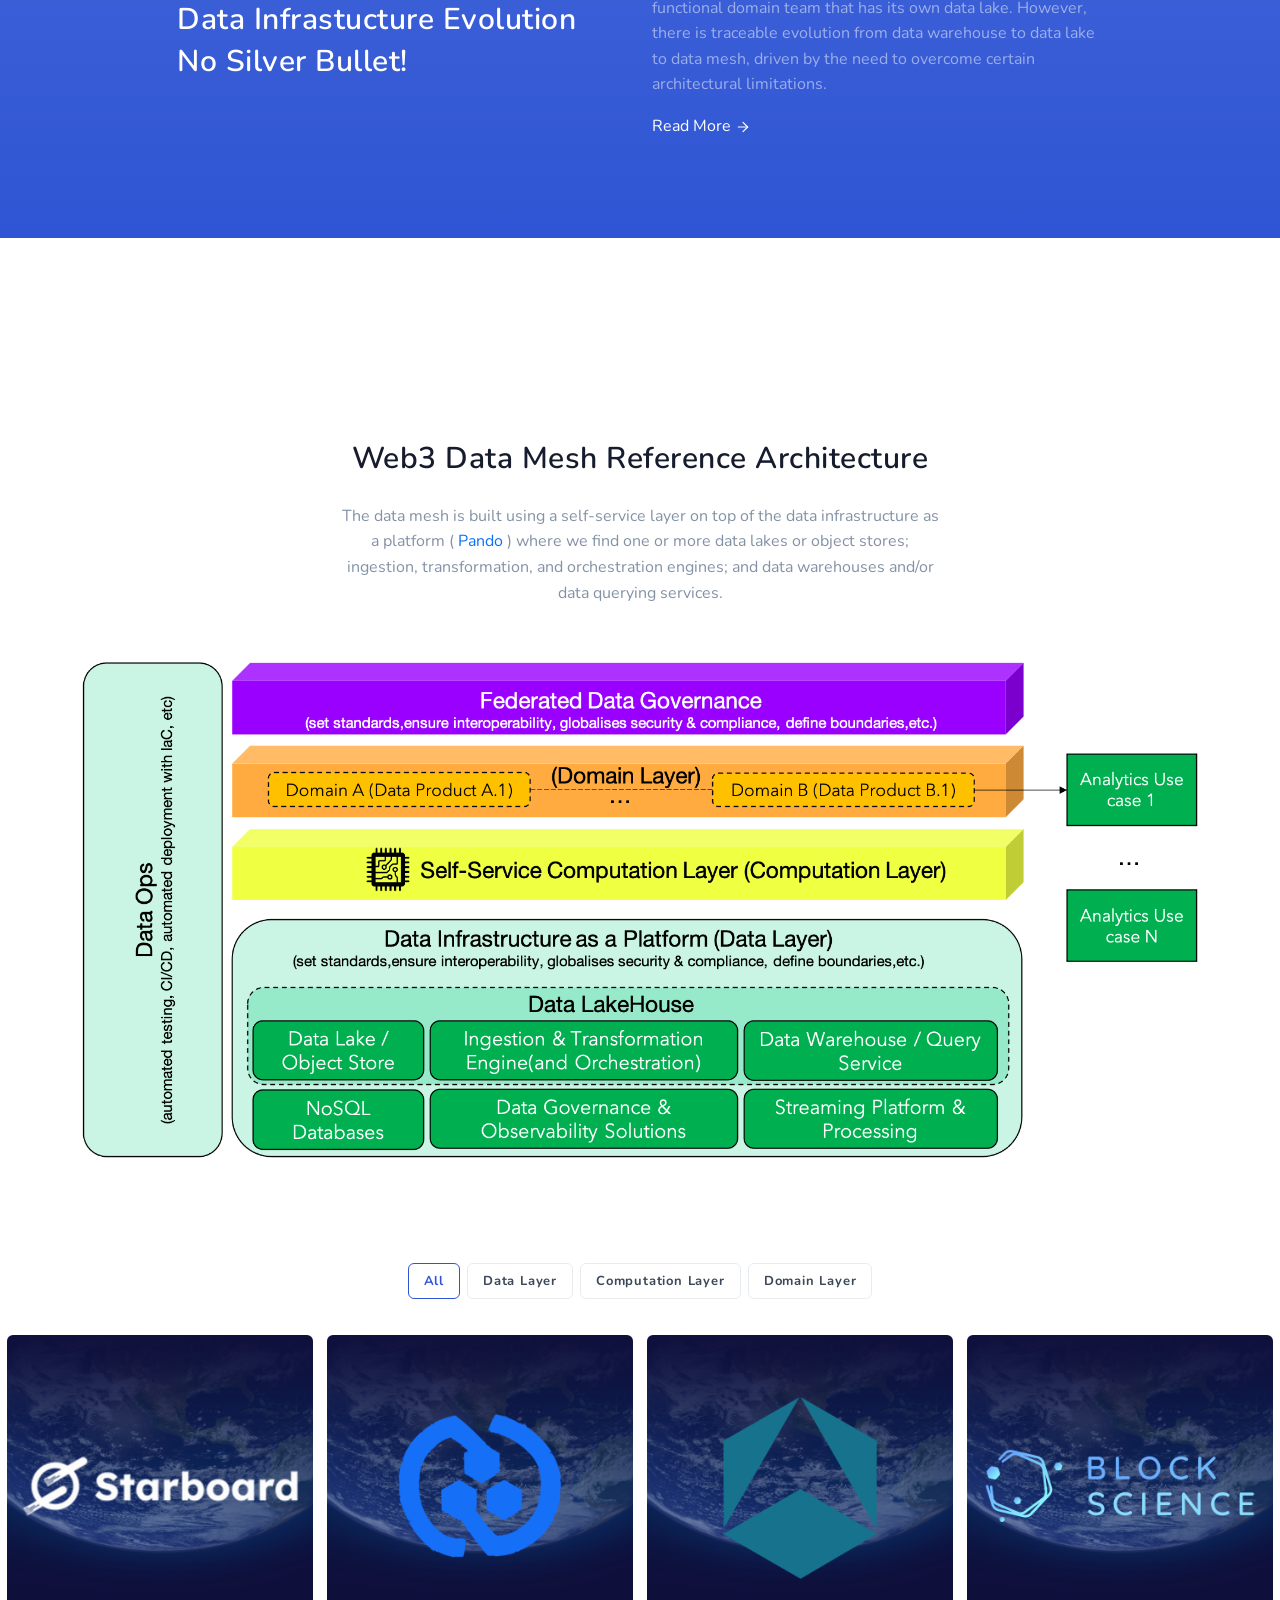
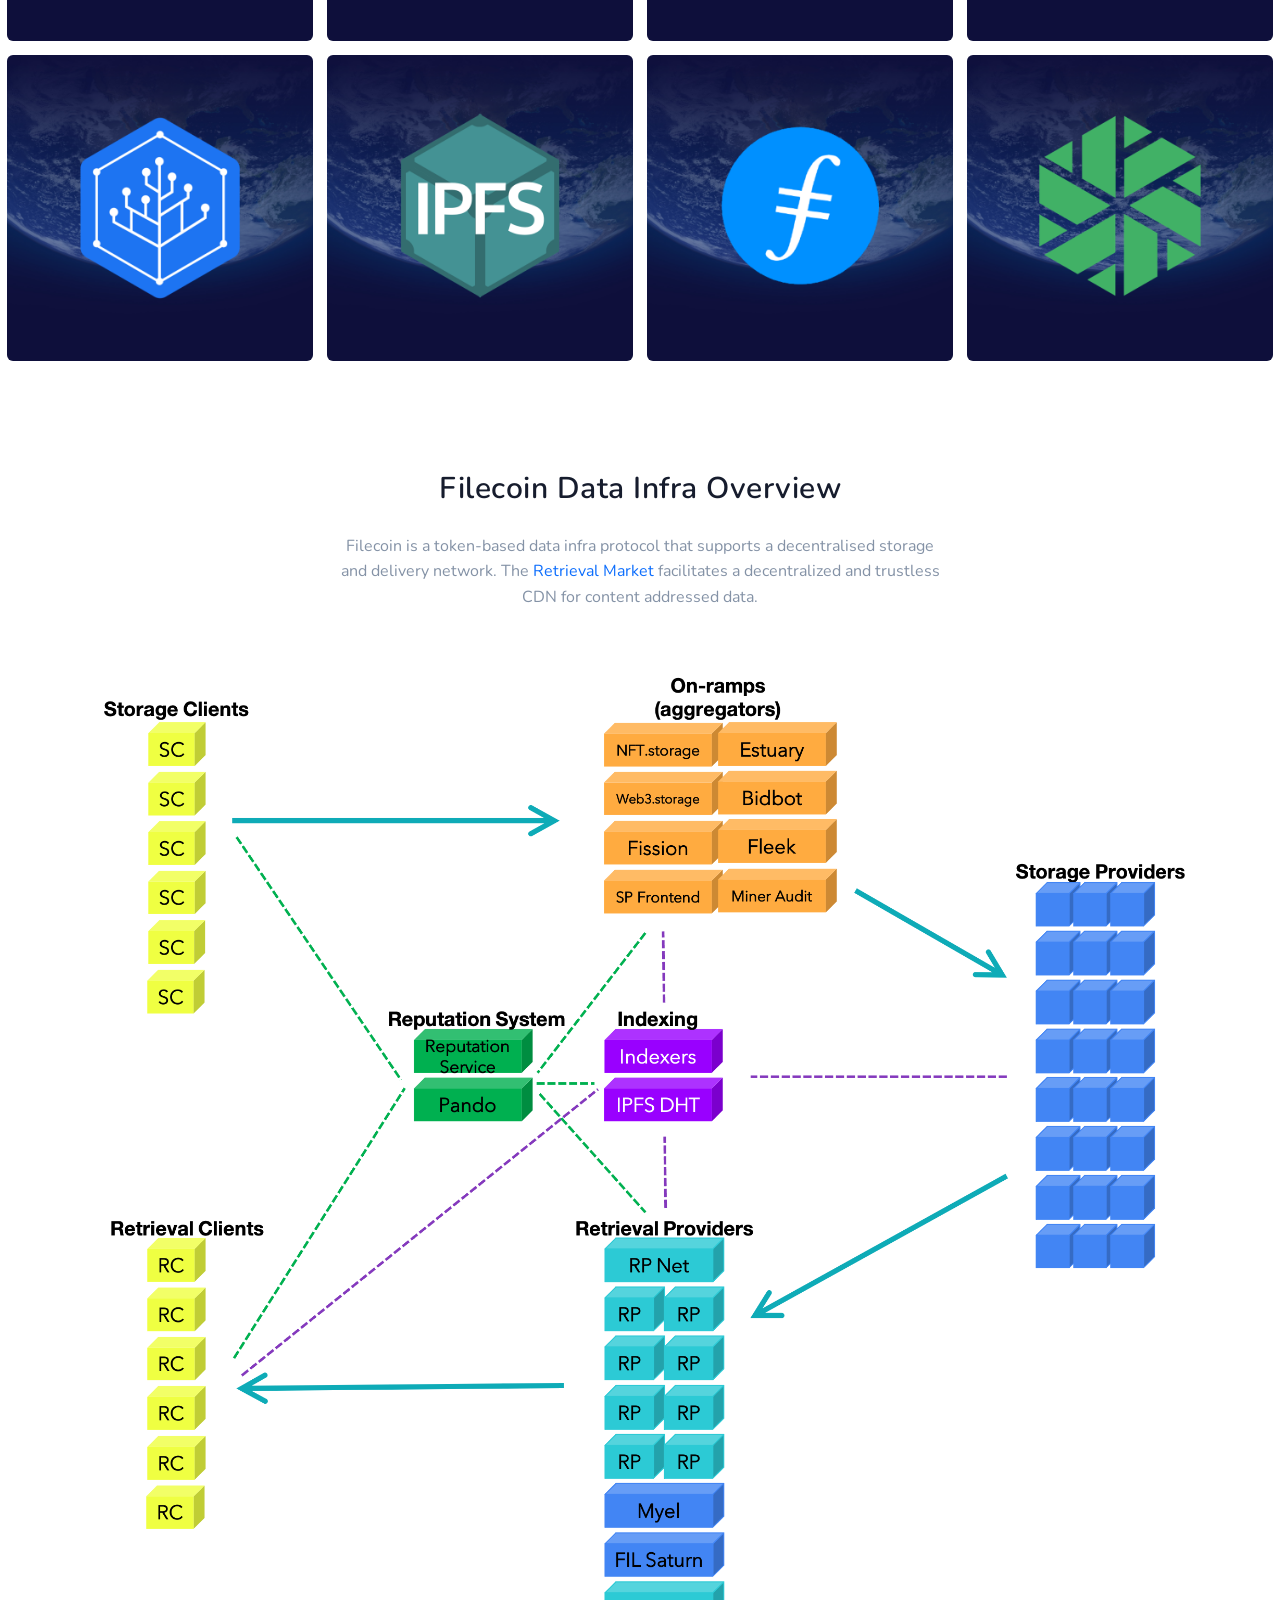
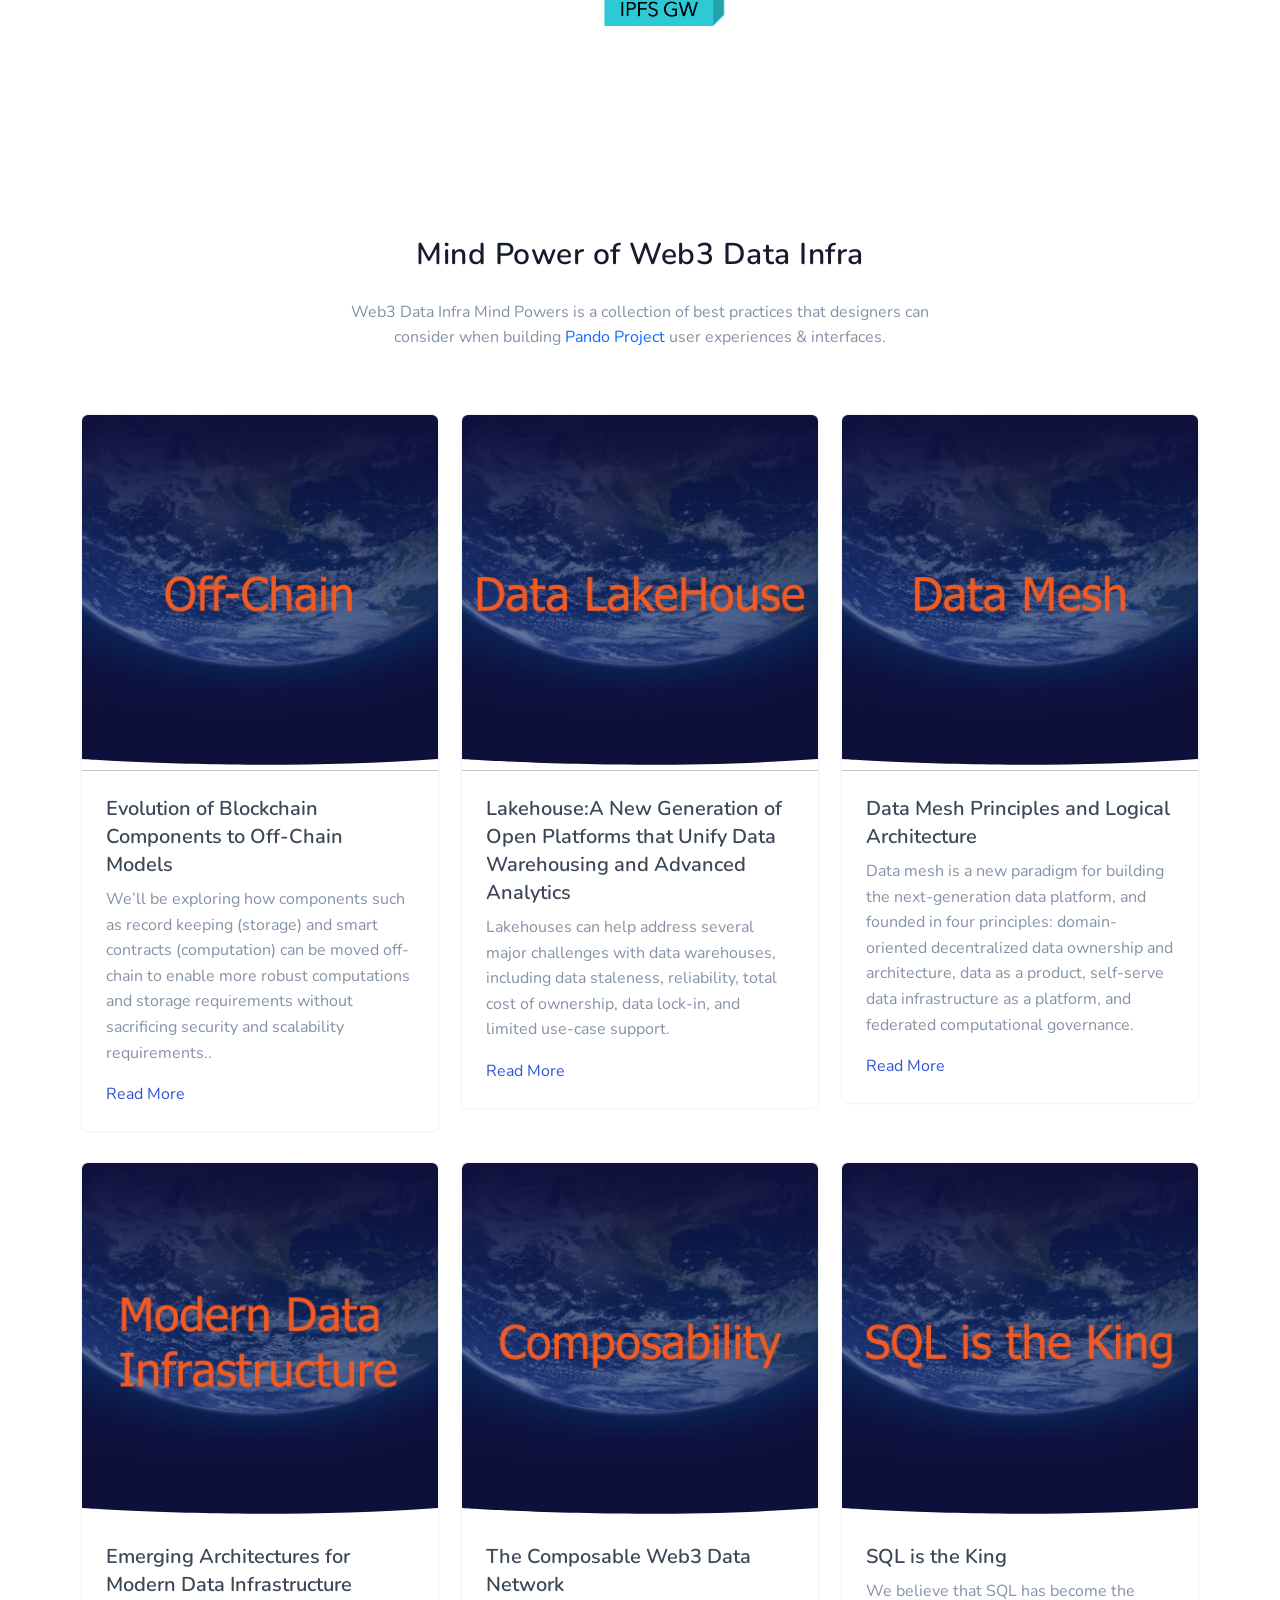
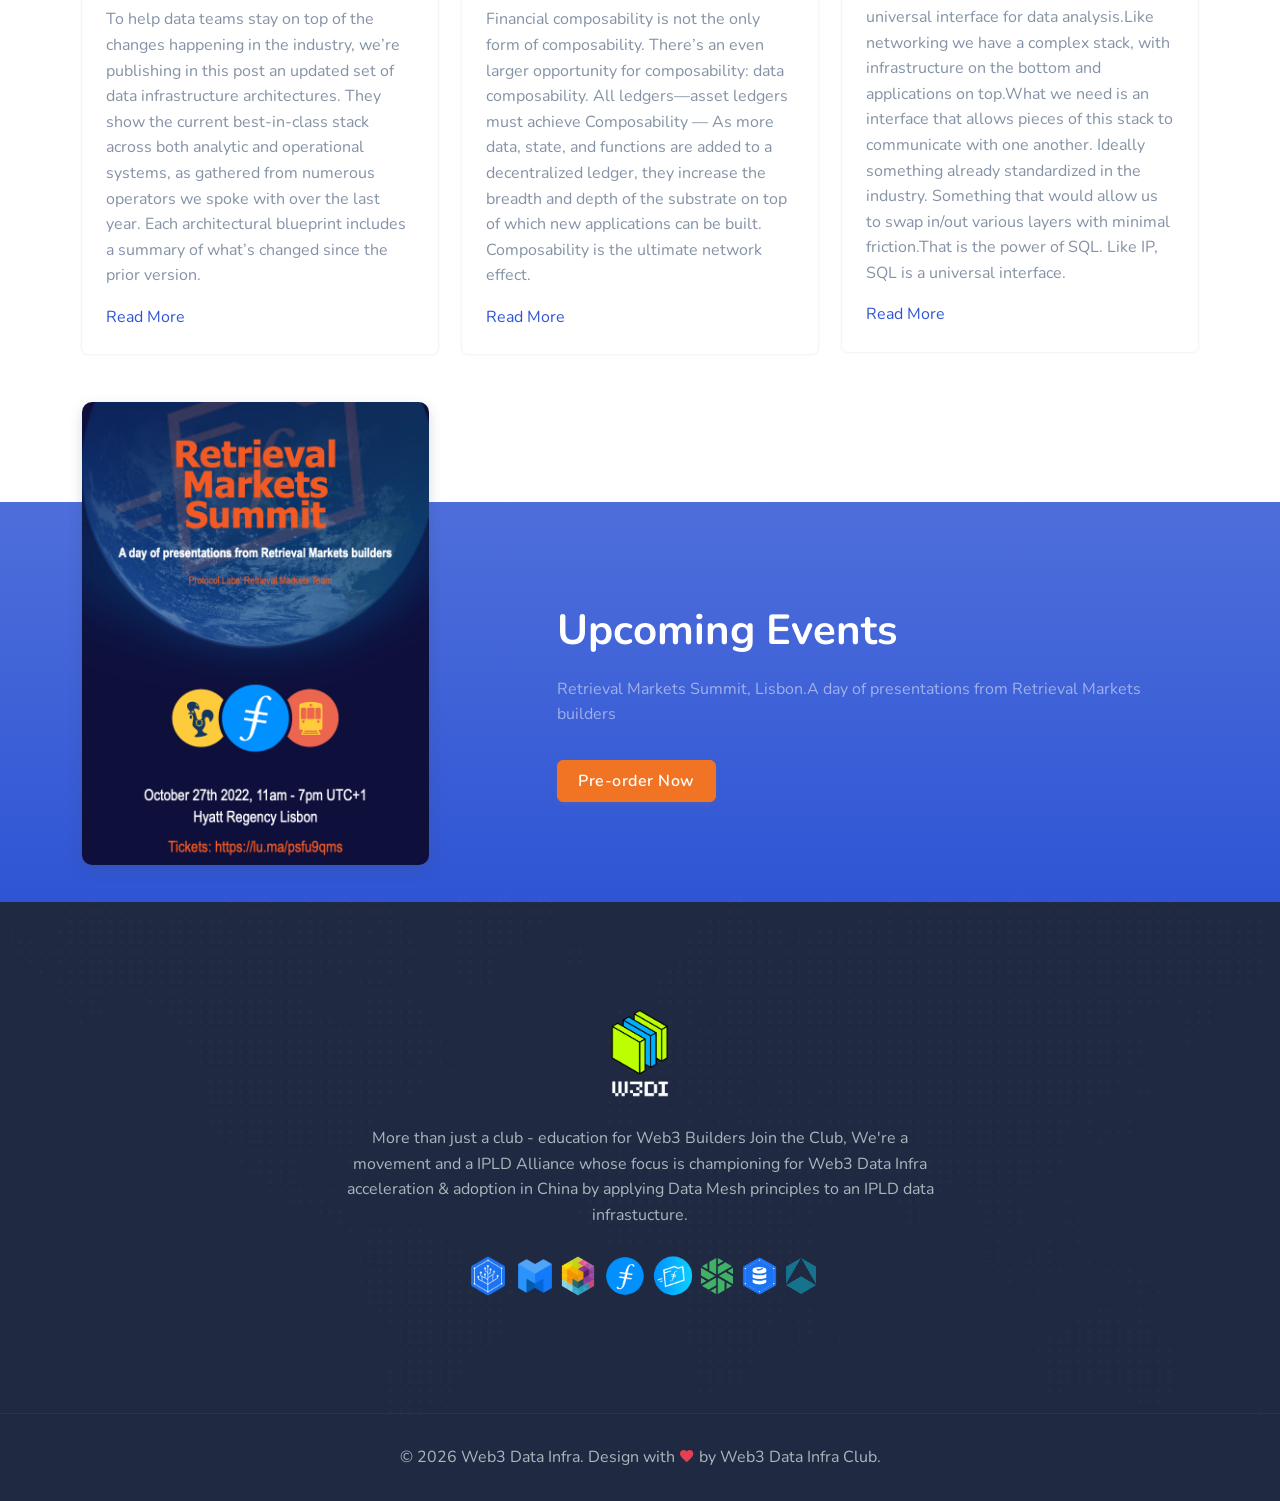
==== commit f29ba47b: "update website" ====
--- a/HTML/landing/index.html
+++ b/HTML/landing/index.html
@@ -86,9 +86,9 @@
                         <div class="pages-heading title-heading text-center">
                             <h6 class="text-white mt-3 fw-bold">IPLD Alliance</h6>
                             <h4 class="display-6 text-white title-dark mb-4 fw-bold">Web3 Data Infra Club</h4>
-                            <p class="text-white-50 para-desc mx-auto mb-0">More than just a club - education for Web3 Builders Join the Club, We're a IPLD Alliance championing for Web3 Data Infra acceleration & adoption.</p>
-                            <!--br>
-                            <a href="https://pando.network" target="_blank" class="btn btn-success mt-2 me-2"></i> Get Started with Pando</a-->
+                            <p class="text-white-50 para-desc mx-auto mb-0">Applying Data Mesh principles to an IPLD(InterPlanetary Linked Data) data infrastucture.</p>
+                            <br>
+                            <a href="https://github.com/w3di" target="_blank" class="btn btn-success mt-2 me-2"></i>W3DI GitHub</a>
                         </div>
 
 
@@ -428,8 +428,8 @@
                 <div class="row justify-content-center">
                     <div class="col-12 text-center">
                         <div class="section-title mb-5 pb-2">
-                            <h4 class="title mb-4">Filecoin System Overview</h4>
-                            <p class="text-muted para-desc mb-0 mx-auto">Filecoin is a token-based protocol that supports a decentralised storage and delivery network. The <a href="https://retrieval.market/" target="_blank" >Retrieval Market<i class="uil"></i></a> facilitates a decentralized and trustless CDN for content addressed data.
+                            <h4 class="title mb-4">Filecoin Data Infra Overview</h4>
+                            <p class="text-muted para-desc mb-0 mx-auto">Filecoin is a token-based data infra protocol that supports a decentralised storage and delivery network. The <a href="https://retrieval.market/" target="_blank" >Retrieval Market<i class="uil"></i></a> facilitates a decentralized and trustless CDN for content addressed data.
                             </p>
                         </div>
                         <img src="images/infra/filecoin-system-map.png" alt="" class="position-relative img-fluid mx-auto d-block" style="z-index: 1;">
@@ -619,13 +619,15 @@
                             <a href="#" class="logo-footer">
                                 <img src="images/infra/WHITE01.png" height="92" alt="">
                             </a>
-                            <p class="mt-4 para-desc mx-auto">More than just a club - education for Web3 Builders Join the Club, We're a movement and a IPLD Alliance whose focus is championing for Web3 Data Infra acceleration & adoption in China by setting up web3datainfra.club in learning institutions.</p>
+                            <p class="mt-4 para-desc mx-auto">More than just a club - education for Web3 Builders Join the Club, We're a movement and a IPLD Alliance whose focus is championing for Web3 Data Infra acceleration & adoption in China by applying Data Mesh principles to an IPLD data infrastucture.</p>
                             <ul class="list-unstyled logo-footer mb-0 mt-4">
-                                <li class="list-inline-item"><a href="https://ipfs.io/" target="_blank" class="logo-footer"> <img src="images/infra/ipfs-logo.png" height="42" alt=""></a></li>
-                                <li class="list-inline-item"><a href="https://ipld.io/" target="_blank" class="logo-footer"><img src="images/infra/ipld-logo.png" height="46" alt=""></i></a></li>
+                                <li class="list-inline-item"><a href="https://ipfs.io/" target="_blank" class="logo-footer"> <img src="images/infra/ipld-logo.png" height="48" alt=""></a></li>
+                                <li class="list-inline-item"><a href="https://ipld.io/" target="_blank" class="logo-footer"><img src="images/infra/multiformats.png" height="34" alt=""></i></a></li>
+                                <li class="list-inline-item"><a href="https://ipld.io/" target="_blank" class="logo-footer"><img src="images/infra/libp2p.png" height="40" alt=""></i></a></li>
                                 <li class="list-inline-item"><a href="https://filecoin.io/" target="_blank" class="logo-footer"><img src="images/infra/filecoin-logo.png" height="42" alt=""></i></a></li>
                                 <li class="list-inline-item"><a href="https://retrieval.market/" target="_blank" class="logo-footer"><img src="images/infra/rm-logo.png" height="42" alt=""></i></a></li>
                                 <li class="list-inline-item"><a href="https://pando.network/" target="_blank" class="logo-footer"><img src="images/infra/pando-logo.png" height="36" alt=""></i></a></li>
+                                <li class="list-inline-item"><a href="https://pando.network/" target="_blank" class="logo-footer"><img src="images/infra/jiaozidb.png" height="40" alt=""></i></a></li>
                                 <li class="list-inline-item"><a href="https://pando.network/" target="_blank" class="logo-footer"><img src="images/infra/abacus-logo.png" height="36" alt=""></i></a></li>
                             </ul><!--end icon-->
                         </div>
@@ -638,7 +640,7 @@
                     <div class="row justify-content-center">
                         <div class="col-12">
                             <div class="text-center">
-                                <p class="mb-0">© <script>document.write(new Date().getFullYear())</script> Web3 Data Infra. Design with <i class="mdi mdi-heart text-danger"></i> by <a href="https://pando.network" target="_blank" class="text-reset">Pando Team</a>.</p>
+                                <p class="mb-0">© <script>document.write(new Date().getFullYear())</script> Web3 Data Infra. Design with <i class="mdi mdi-heart text-danger"></i> by <a href="https://pando.network" target="_blank" class="text-reset">Web3 Data Infra Club</a>.</p>
                             </div>
                         </div><!--end col-->
                     </div><!--end row-->
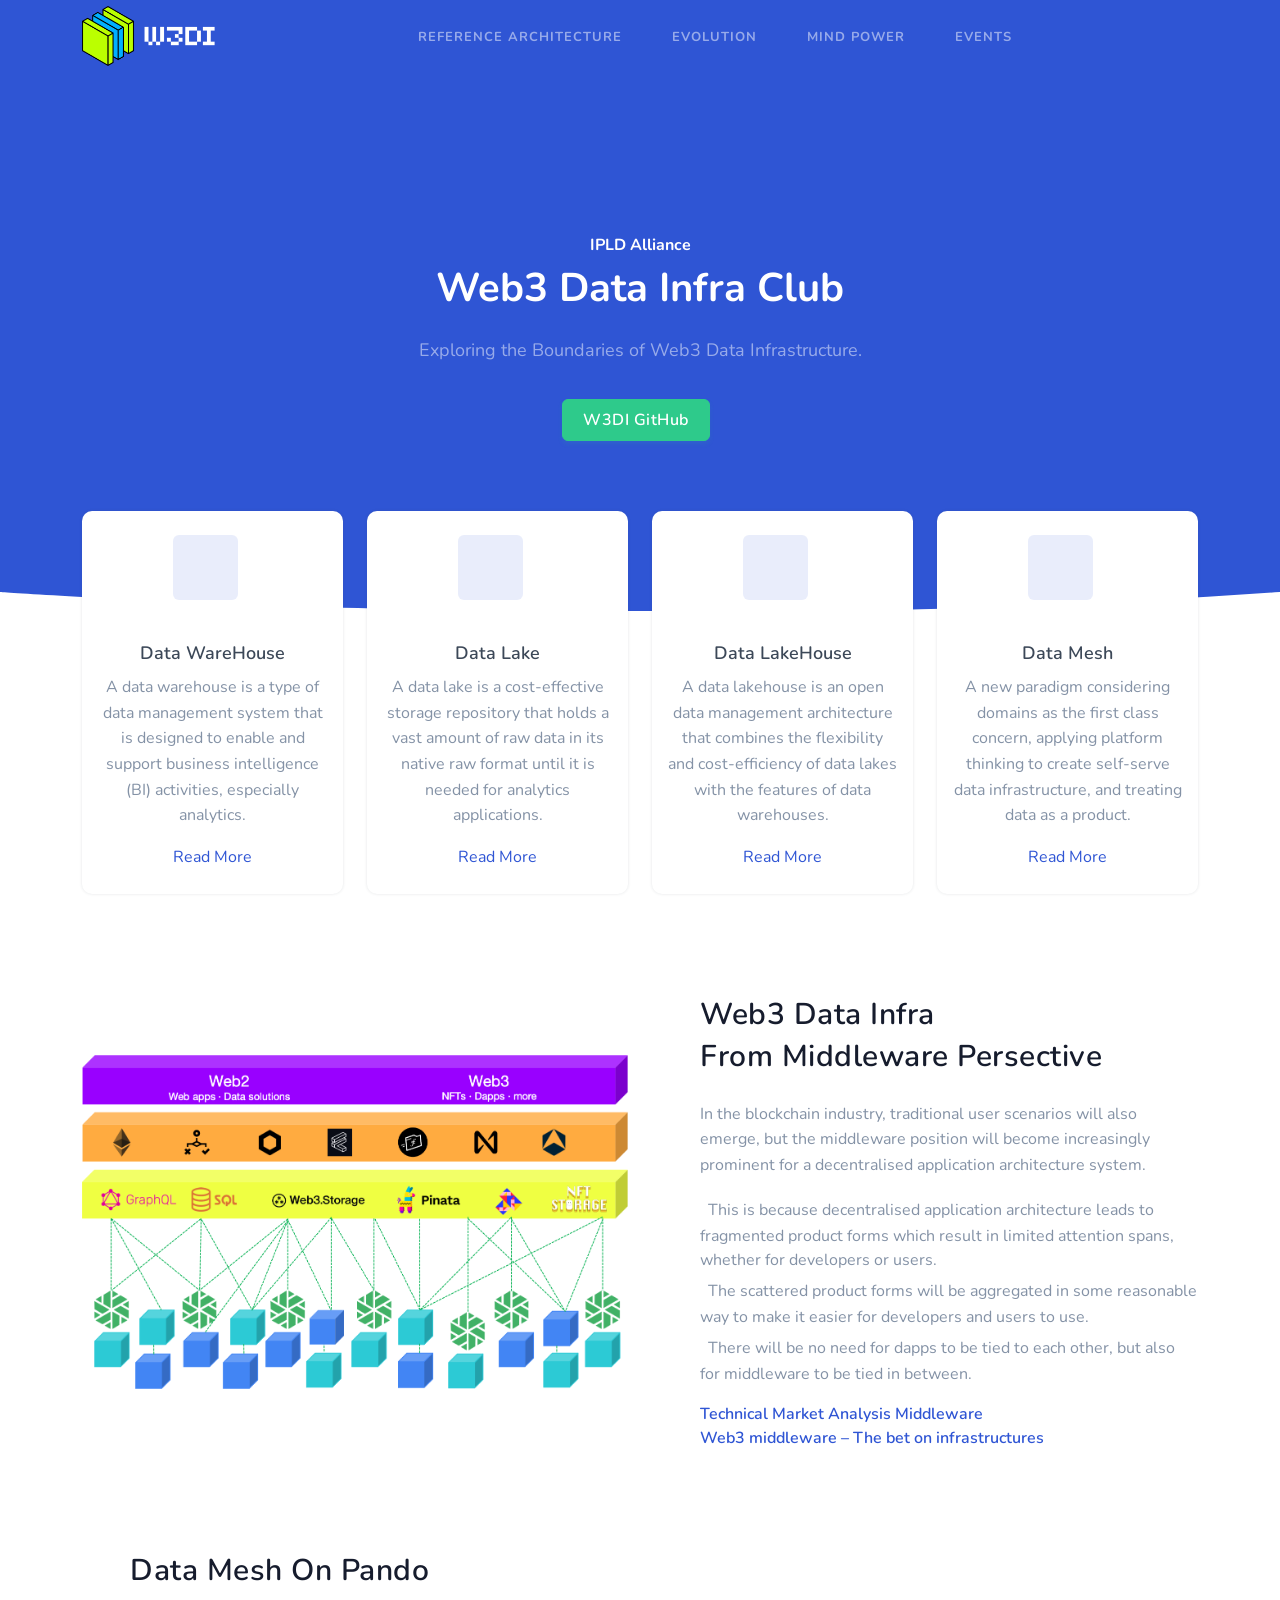
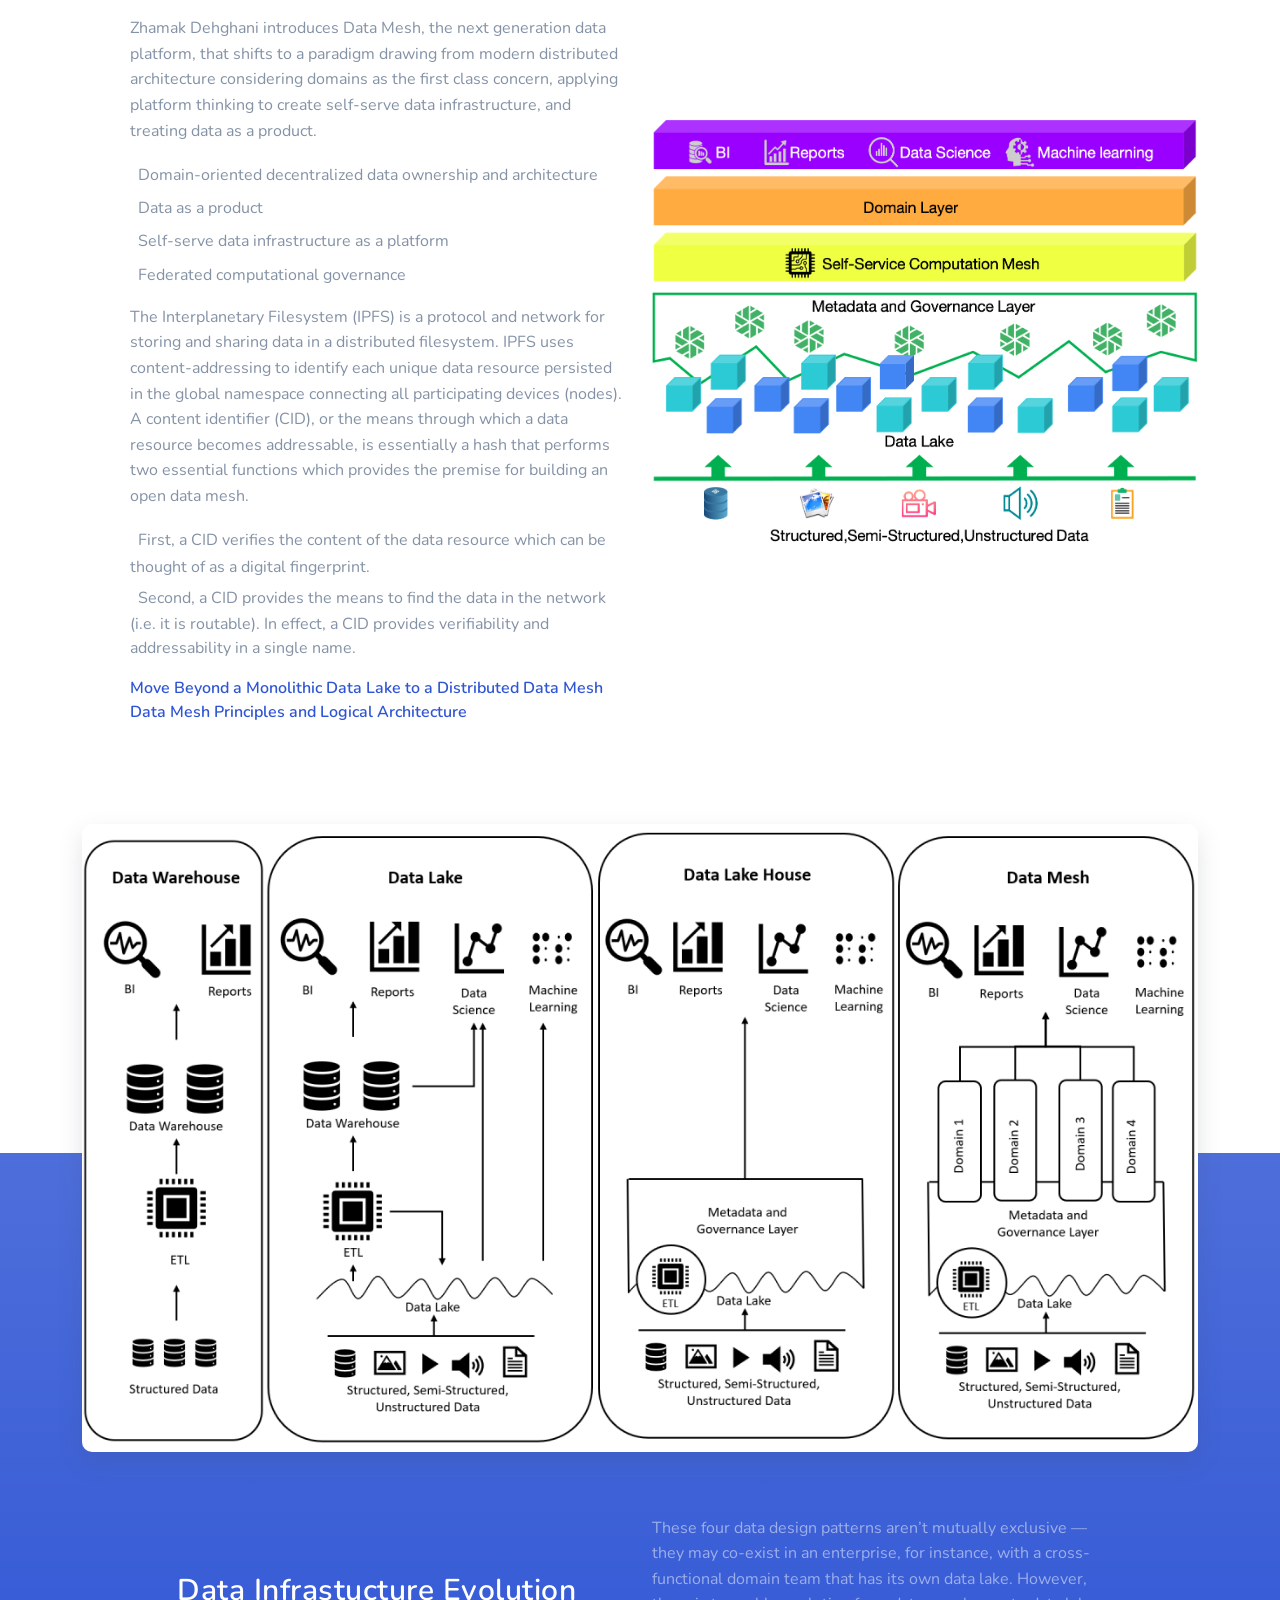
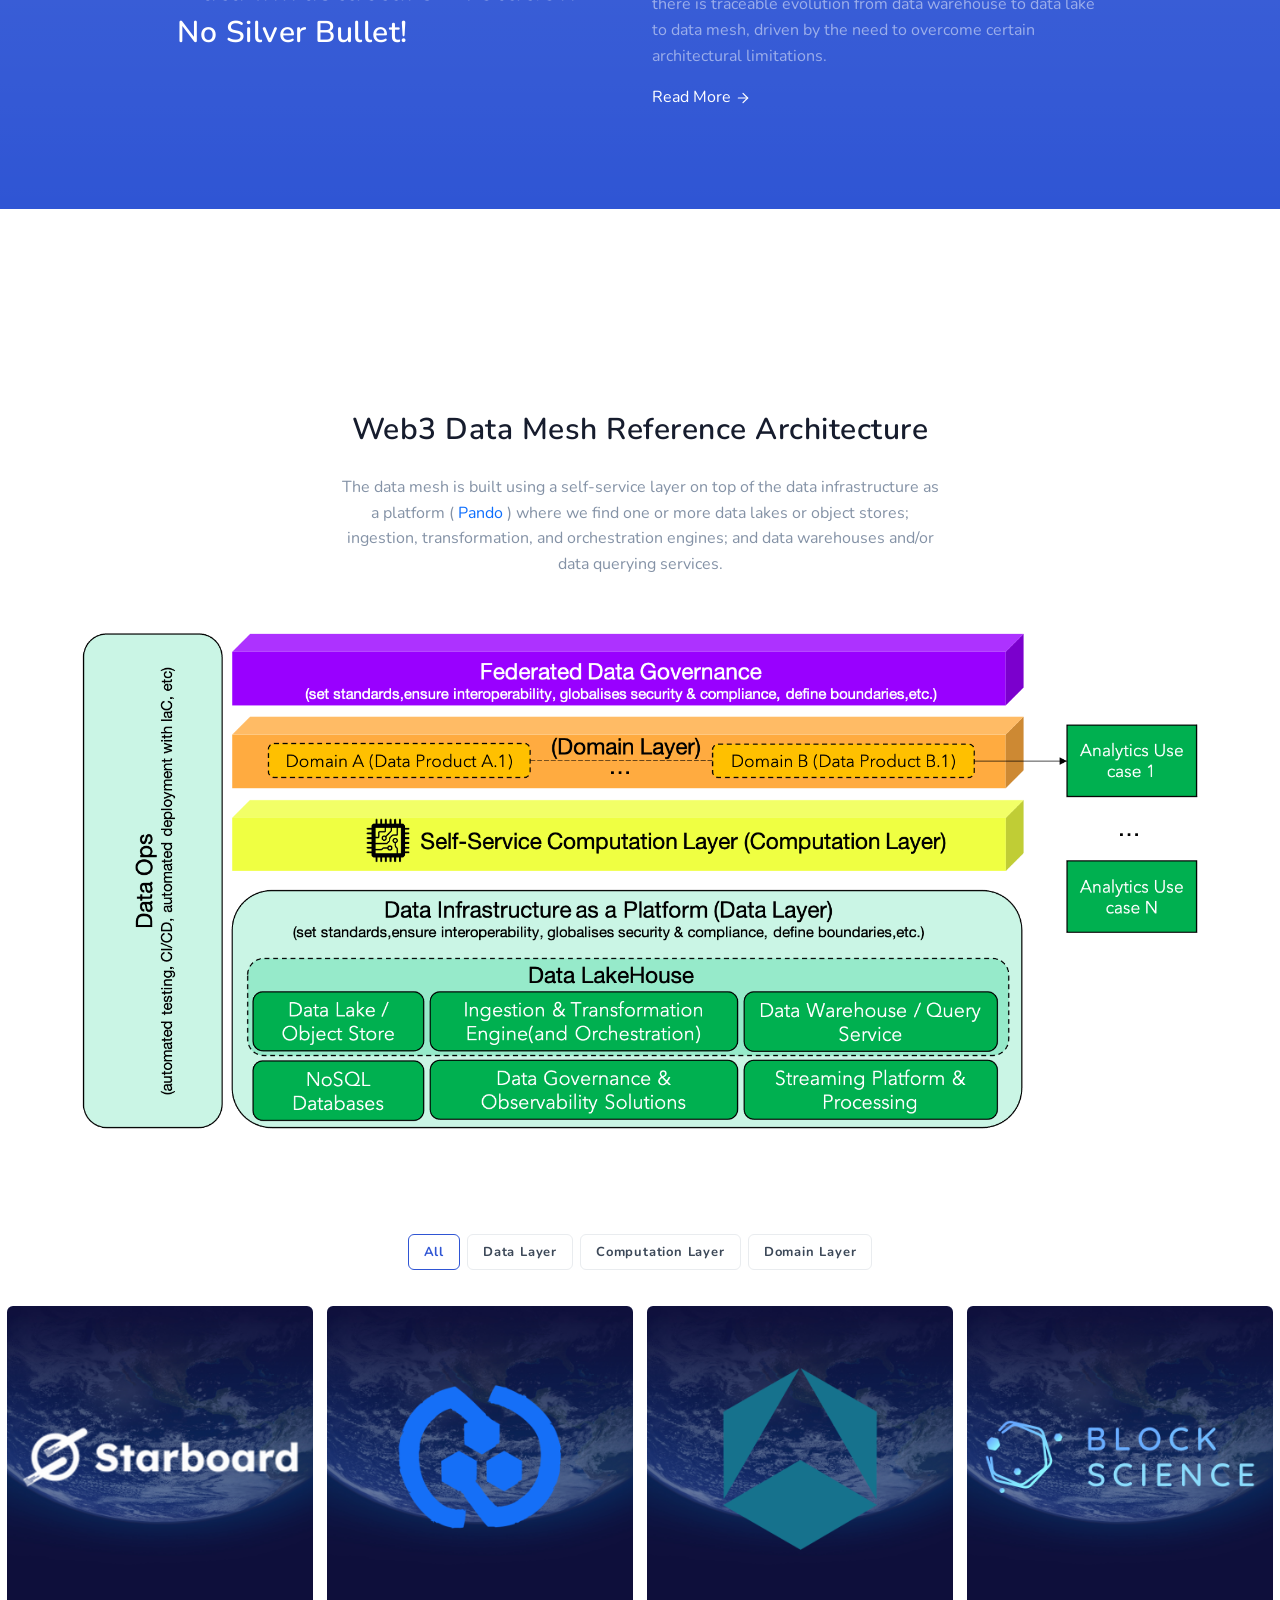
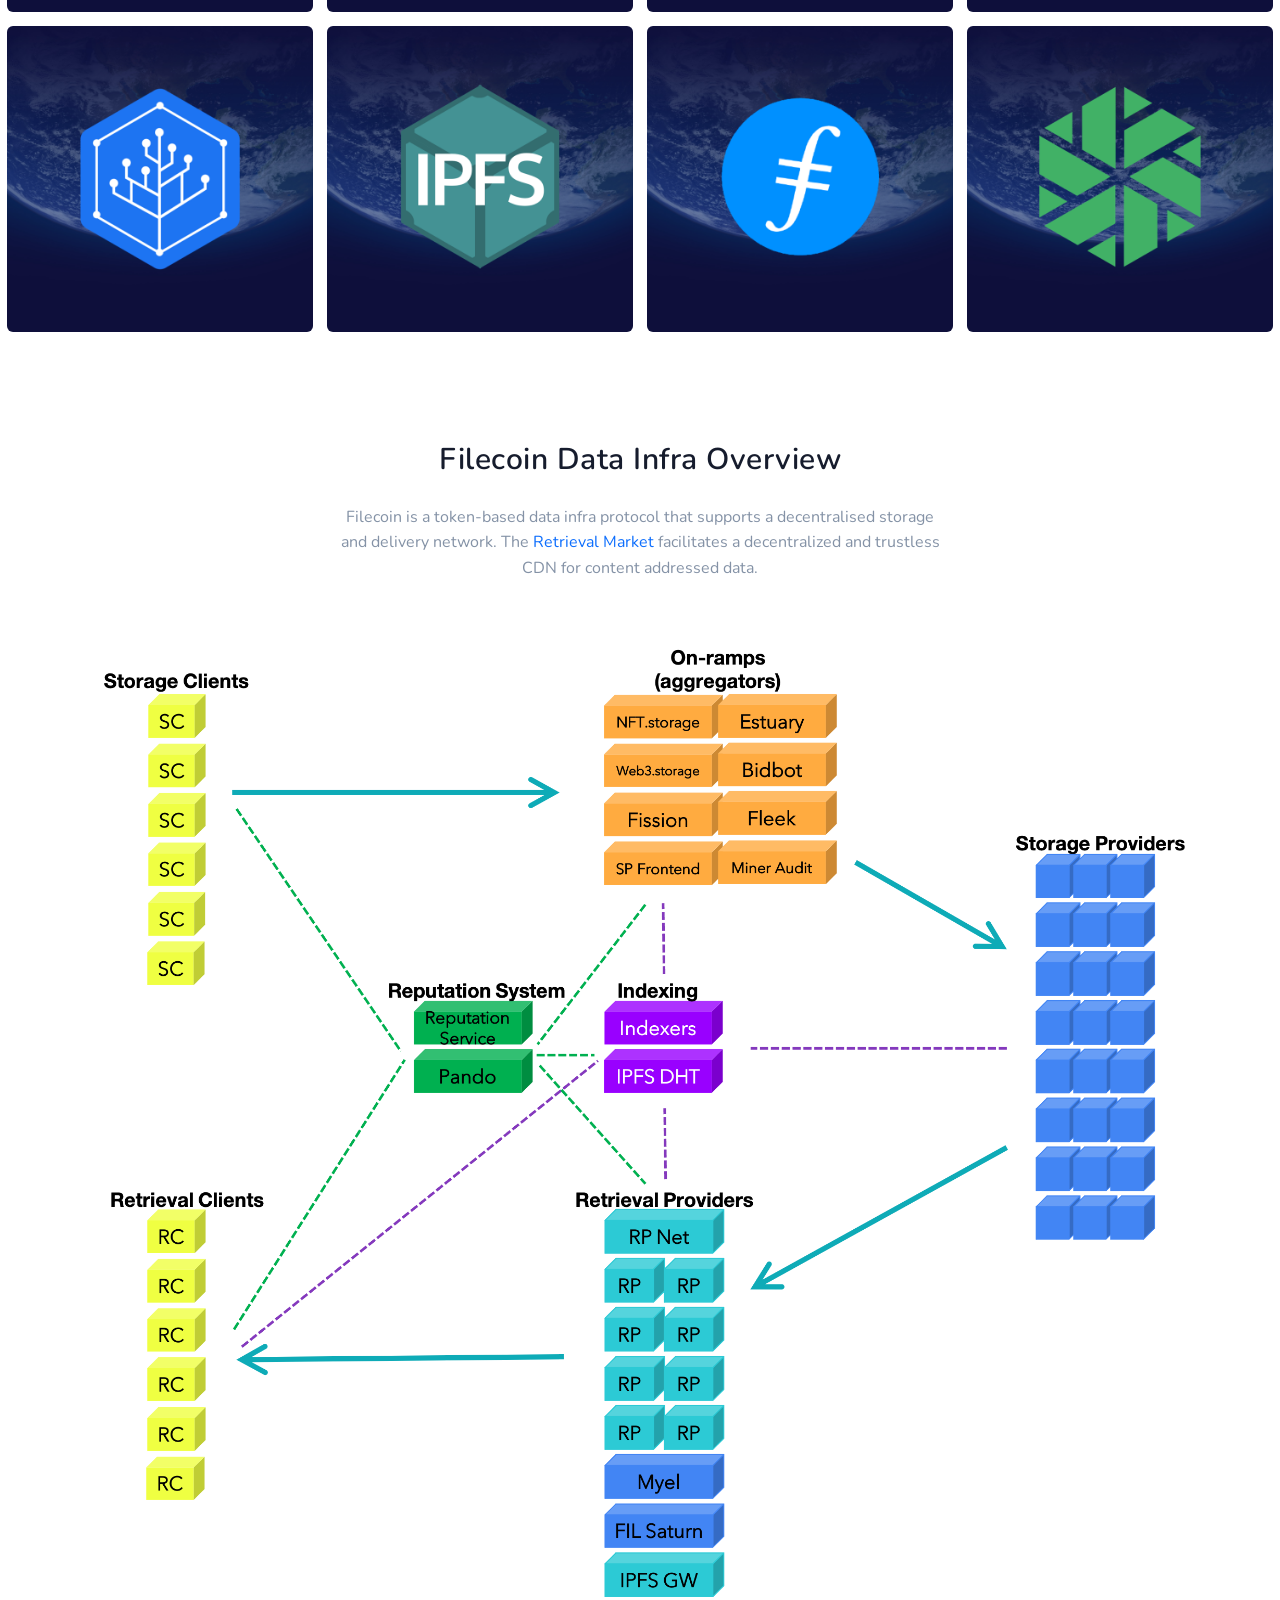
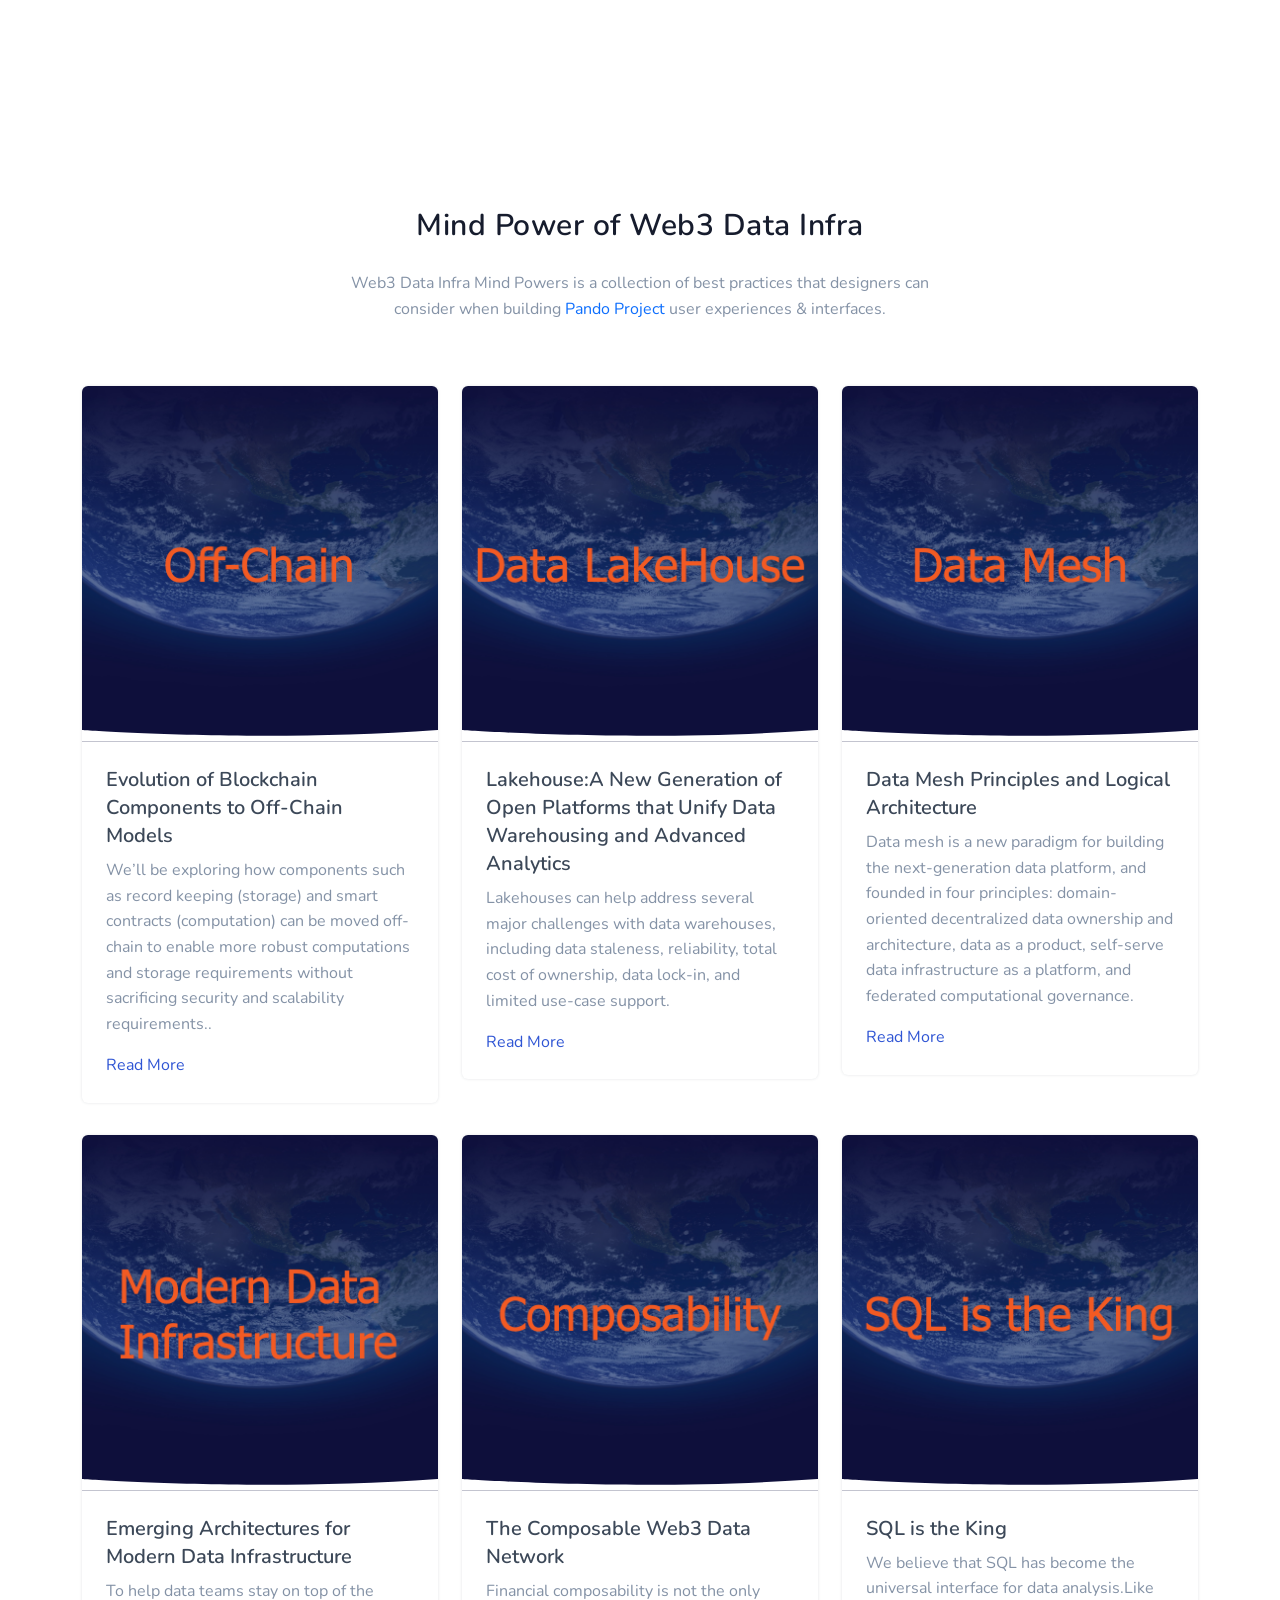
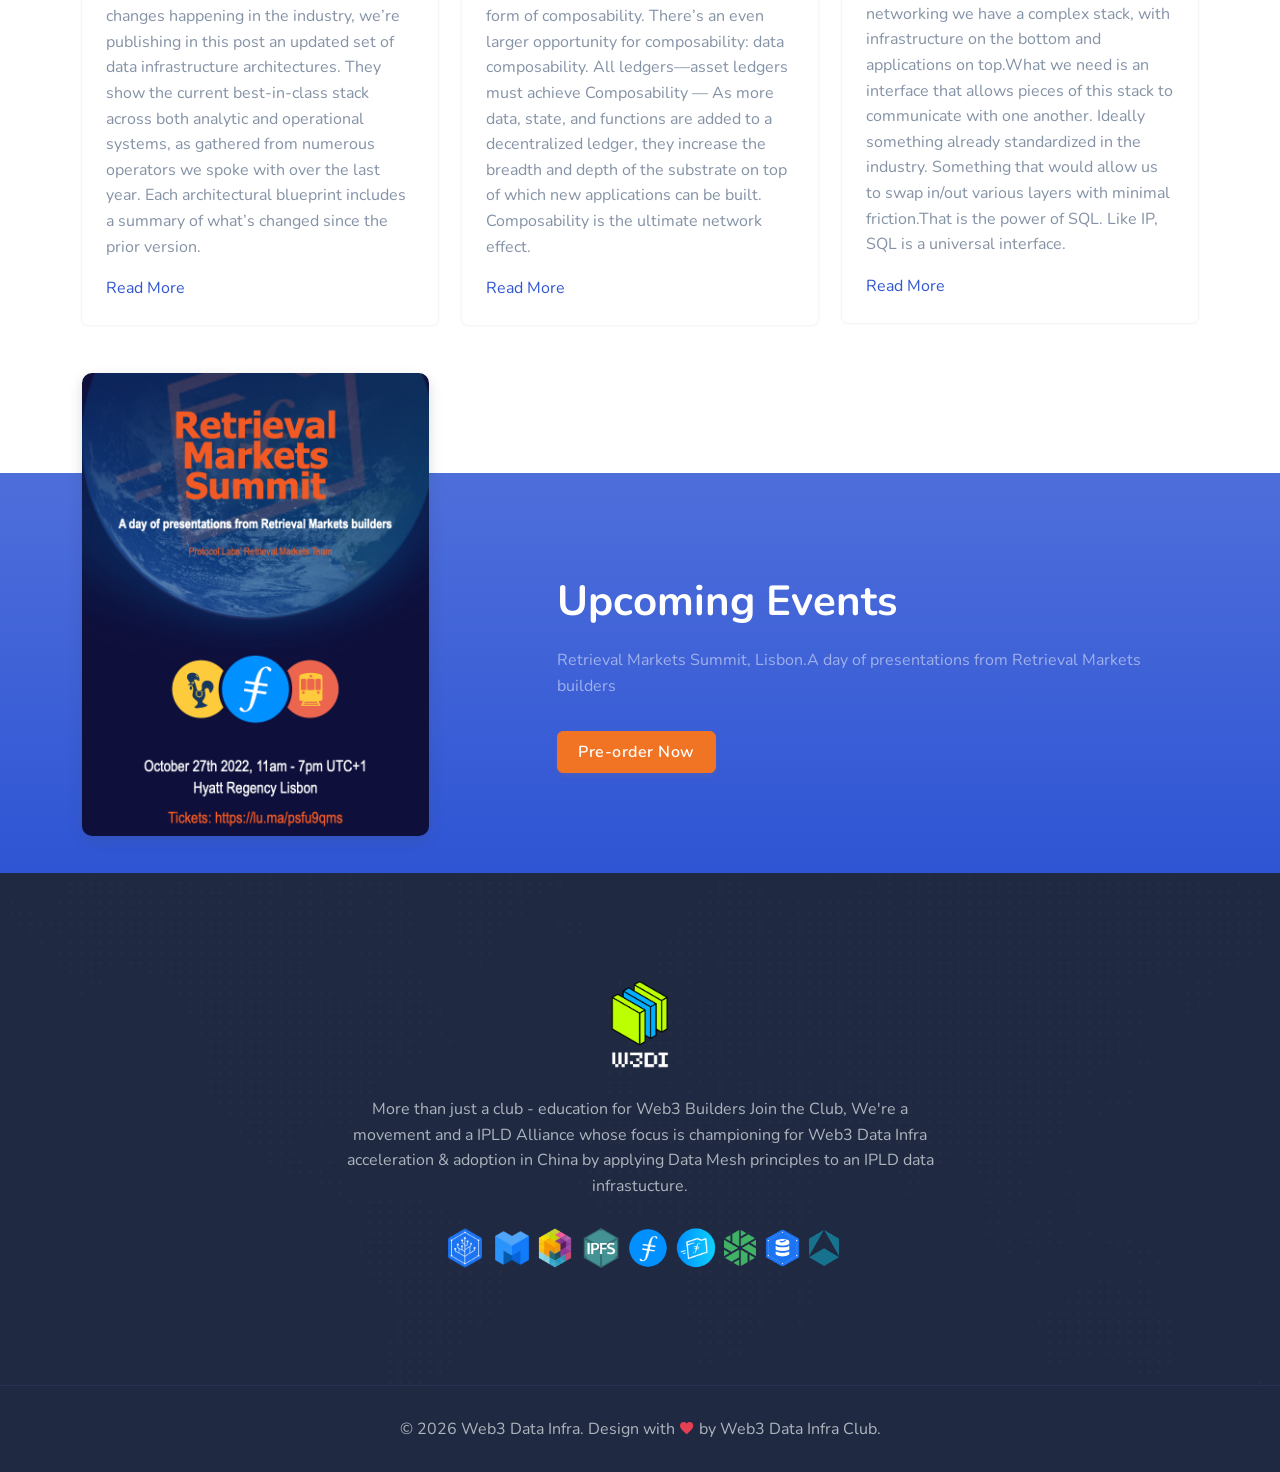
==== commit 5d52af9b: "update slogan & hyper link" ====
--- a/HTML/landing/index.html
+++ b/HTML/landing/index.html
@@ -86,7 +86,7 @@
                         <div class="pages-heading title-heading text-center">
                             <h6 class="text-white mt-3 fw-bold">IPLD Alliance</h6>
                             <h4 class="display-6 text-white title-dark mb-4 fw-bold">Web3 Data Infra Club</h4>
-                            <p class="text-white-50 para-desc mx-auto mb-0">Applying Data Mesh principles to an IPLD(InterPlanetary Linked Data) data infrastucture.</p>
+                            <p class="text-white-50 para-desc mx-auto mb-0">Exploring the Boundaries of Web3 Data Infrastructure.</p>
                             <br>
                             <a href="https://github.com/w3di" target="_blank" class="btn btn-success mt-2 me-2"></i>W3DI GitHub</a>
                         </div>
@@ -621,9 +621,10 @@
                             </a>
                             <p class="mt-4 para-desc mx-auto">More than just a club - education for Web3 Builders Join the Club, We're a movement and a IPLD Alliance whose focus is championing for Web3 Data Infra acceleration & adoption in China by applying Data Mesh principles to an IPLD data infrastucture.</p>
                             <ul class="list-unstyled logo-footer mb-0 mt-4">
-                                <li class="list-inline-item"><a href="https://ipfs.io/" target="_blank" class="logo-footer"> <img src="images/infra/ipld-logo.png" height="48" alt=""></a></li>
-                                <li class="list-inline-item"><a href="https://ipld.io/" target="_blank" class="logo-footer"><img src="images/infra/multiformats.png" height="34" alt=""></i></a></li>
-                                <li class="list-inline-item"><a href="https://ipld.io/" target="_blank" class="logo-footer"><img src="images/infra/libp2p.png" height="40" alt=""></i></a></li>
+                                <li class="list-inline-item"><a href="https://ipld.io/" target="_blank" class="logo-footer"> <img src="images/infra/ipld-logo.png" height="48" alt=""></a></li>
+                                <li class="list-inline-item"><a href="https://multiformats.io/" target="_blank" class="logo-footer"><img src="images/infra/multiformats.png" height="34" alt=""></i></a></li>
+                                <li class="list-inline-item"><a href="https://libp2p.io/" target="_blank" class="logo-footer"><img src="images/infra/libp2p.png" height="40" alt=""></i></a></li>
+                                <li class="list-inline-item"><a href="https://ipfs.tech/" target="_blank" class="logo-footer"><img src="images/infra/ipfs-logo.png" height="40" alt=""></i></a></li>
                                 <li class="list-inline-item"><a href="https://filecoin.io/" target="_blank" class="logo-footer"><img src="images/infra/filecoin-logo.png" height="42" alt=""></i></a></li>
                                 <li class="list-inline-item"><a href="https://retrieval.market/" target="_blank" class="logo-footer"><img src="images/infra/rm-logo.png" height="42" alt=""></i></a></li>
                                 <li class="list-inline-item"><a href="https://pando.network/" target="_blank" class="logo-footer"><img src="images/infra/pando-logo.png" height="36" alt=""></i></a></li>
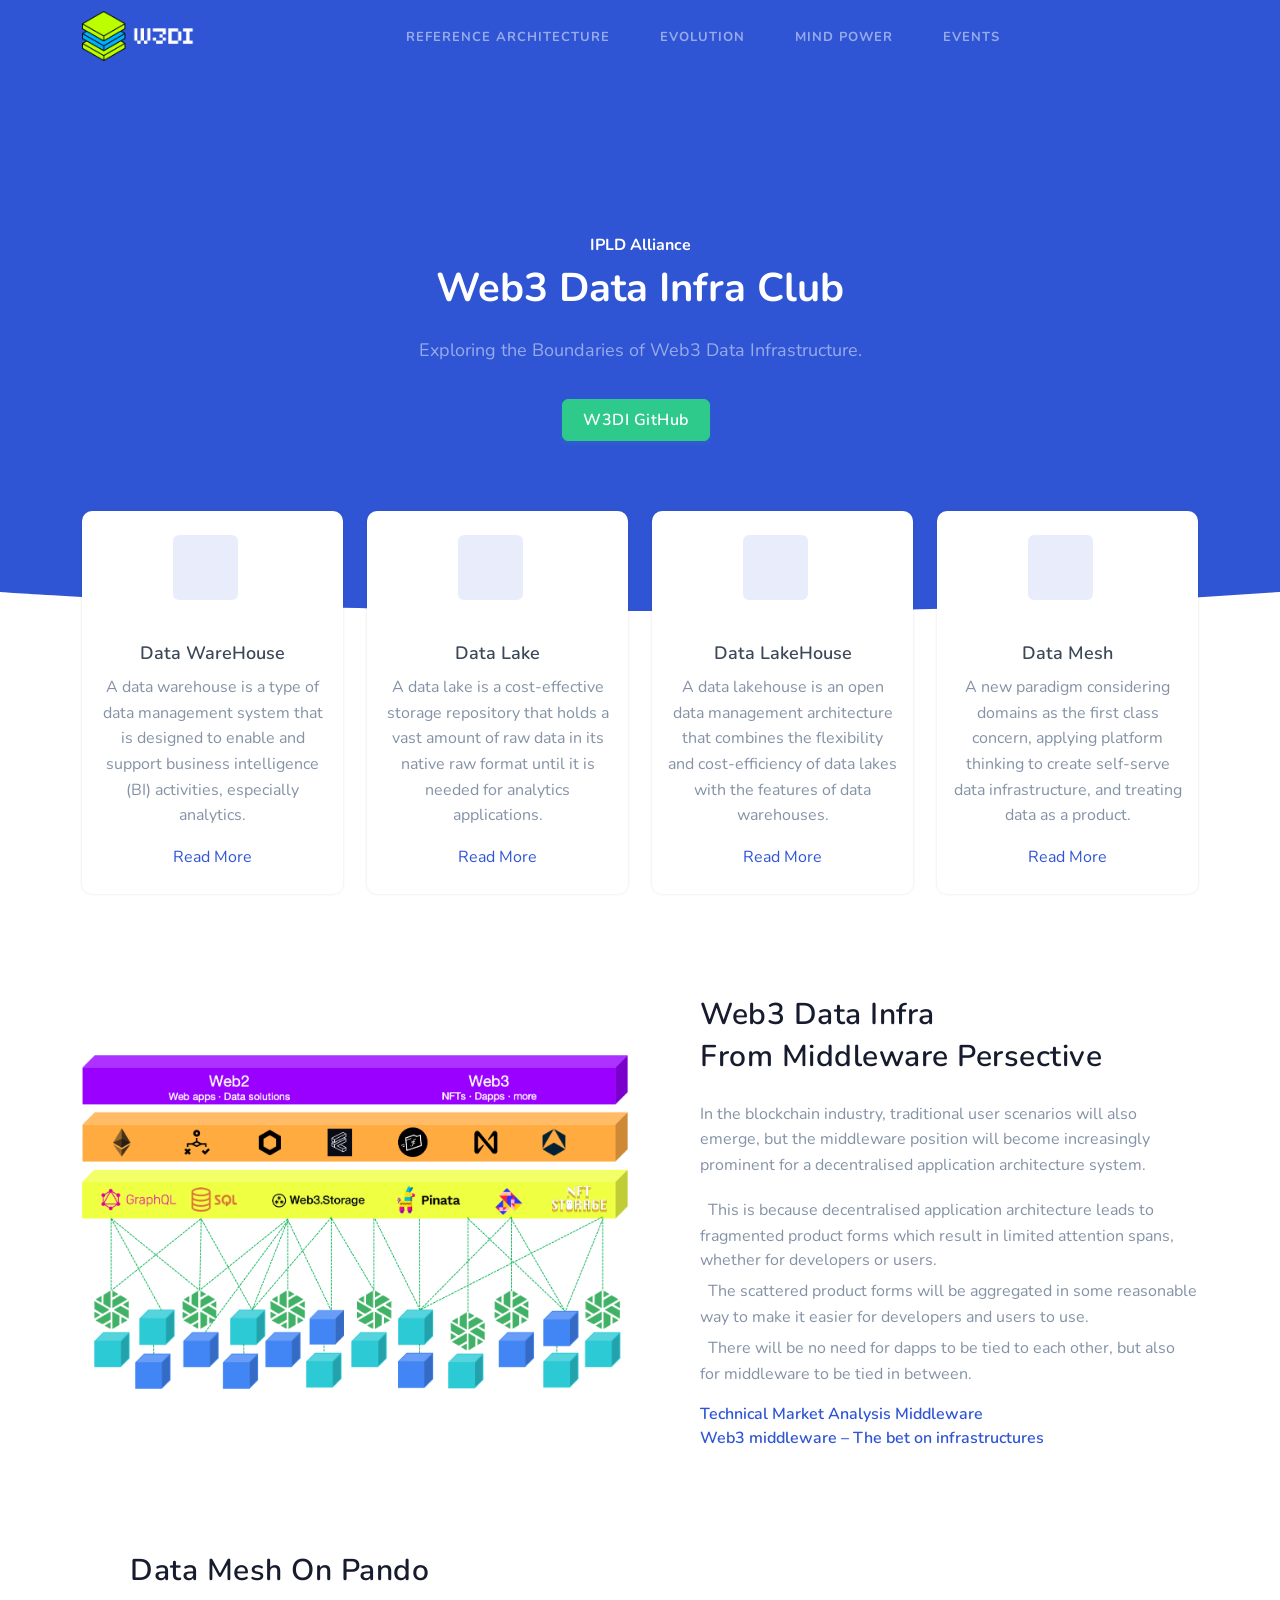
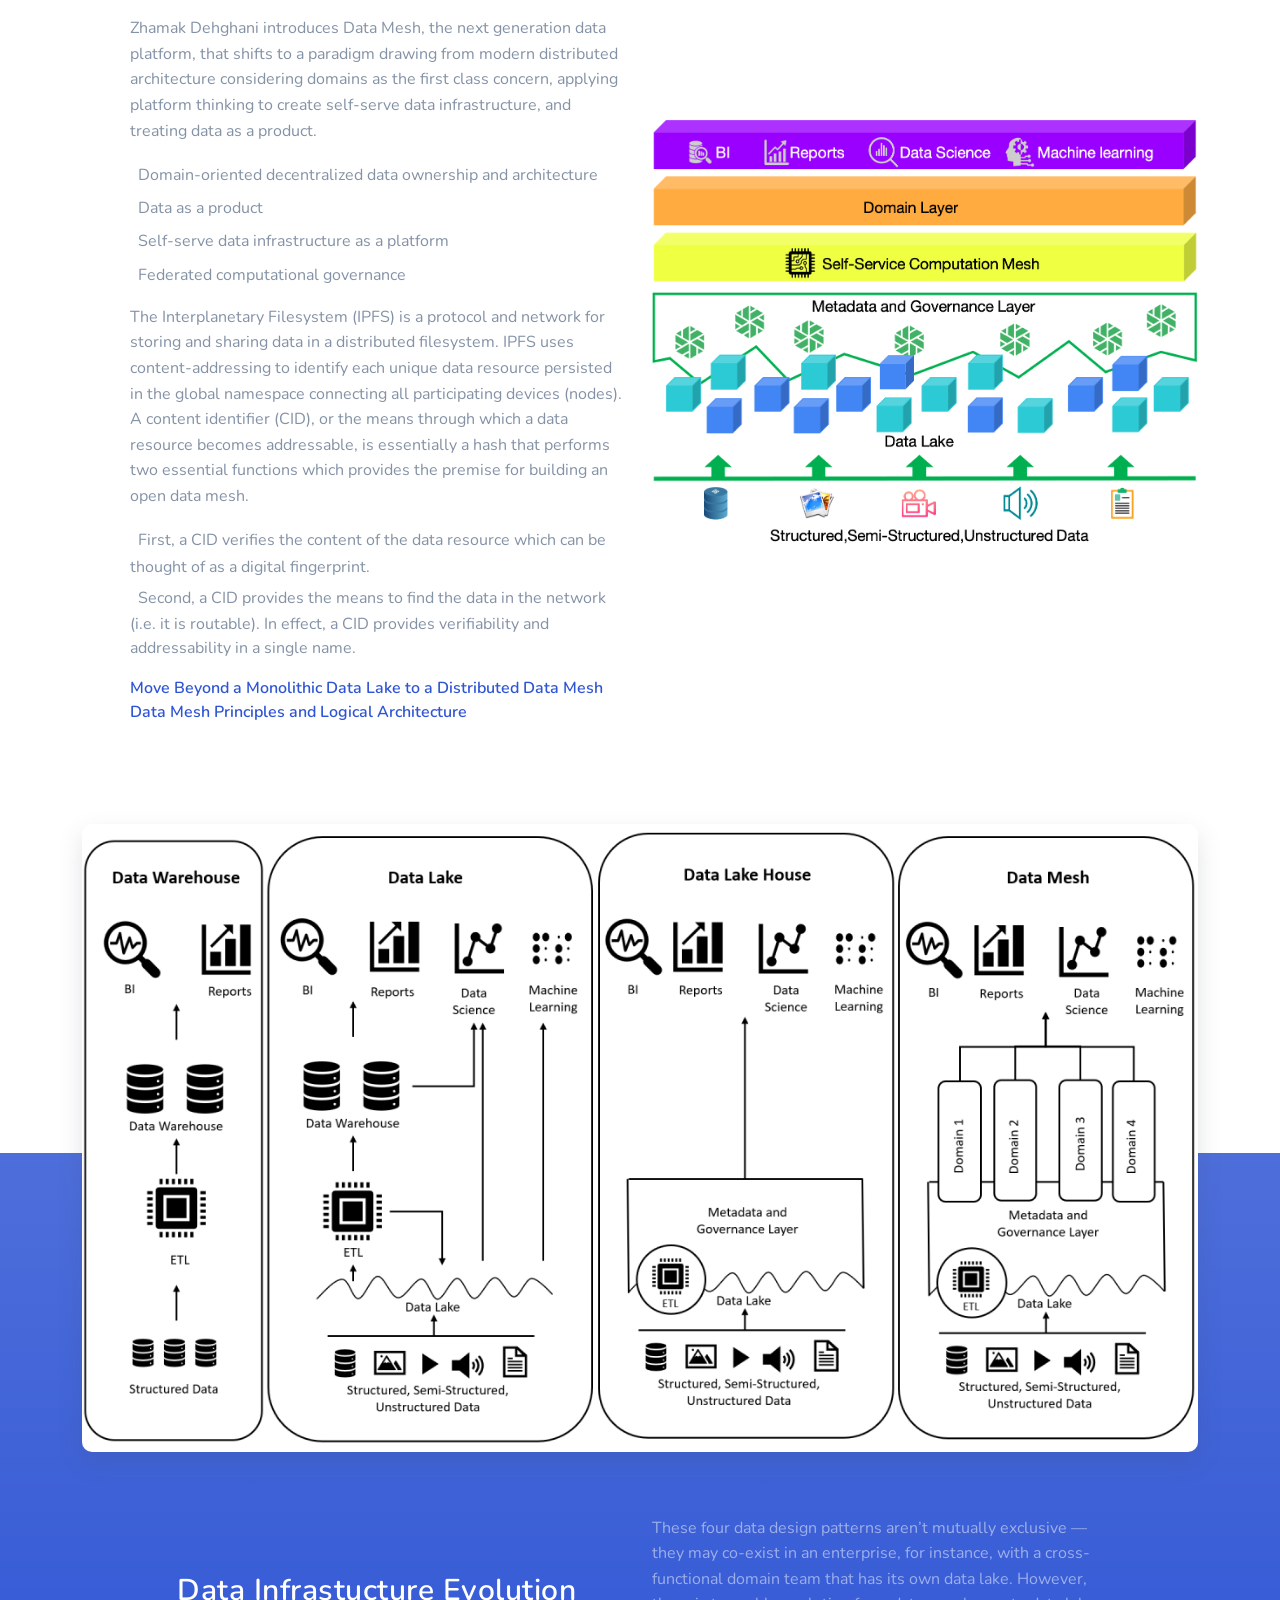
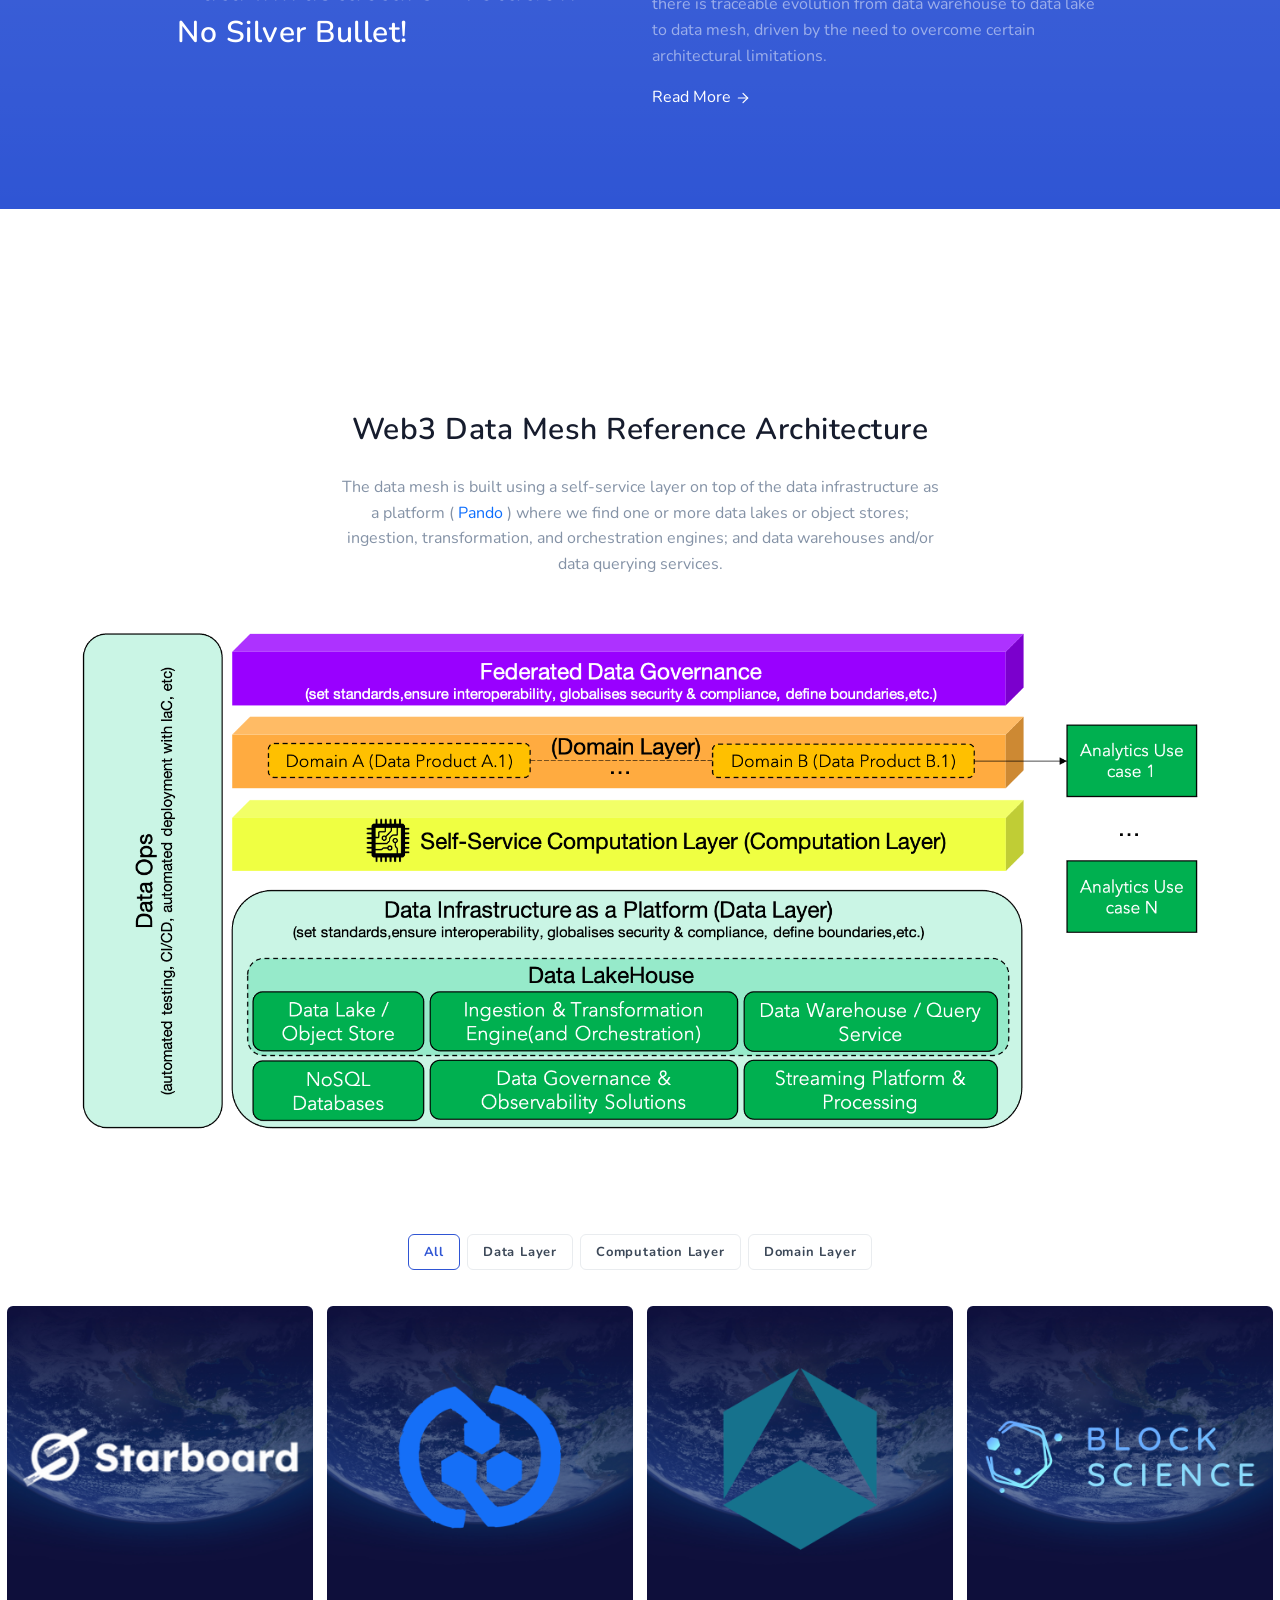
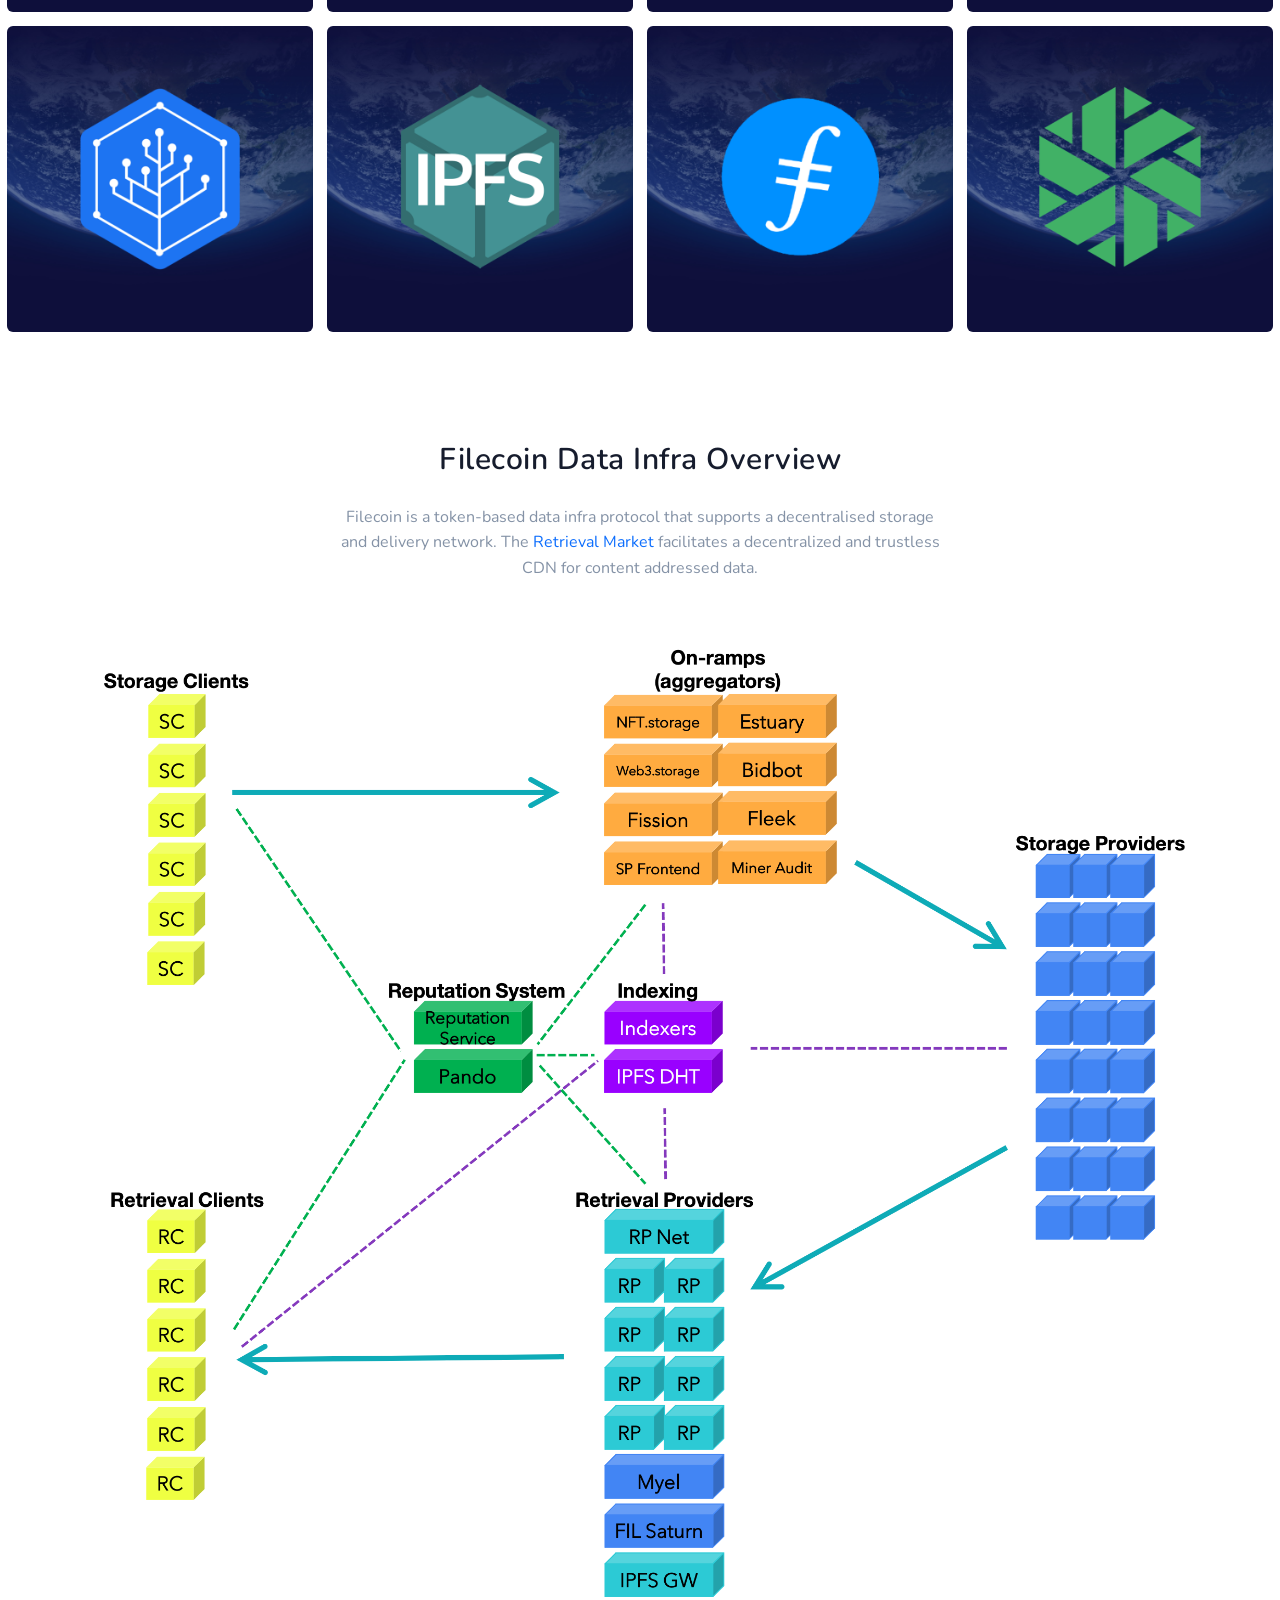
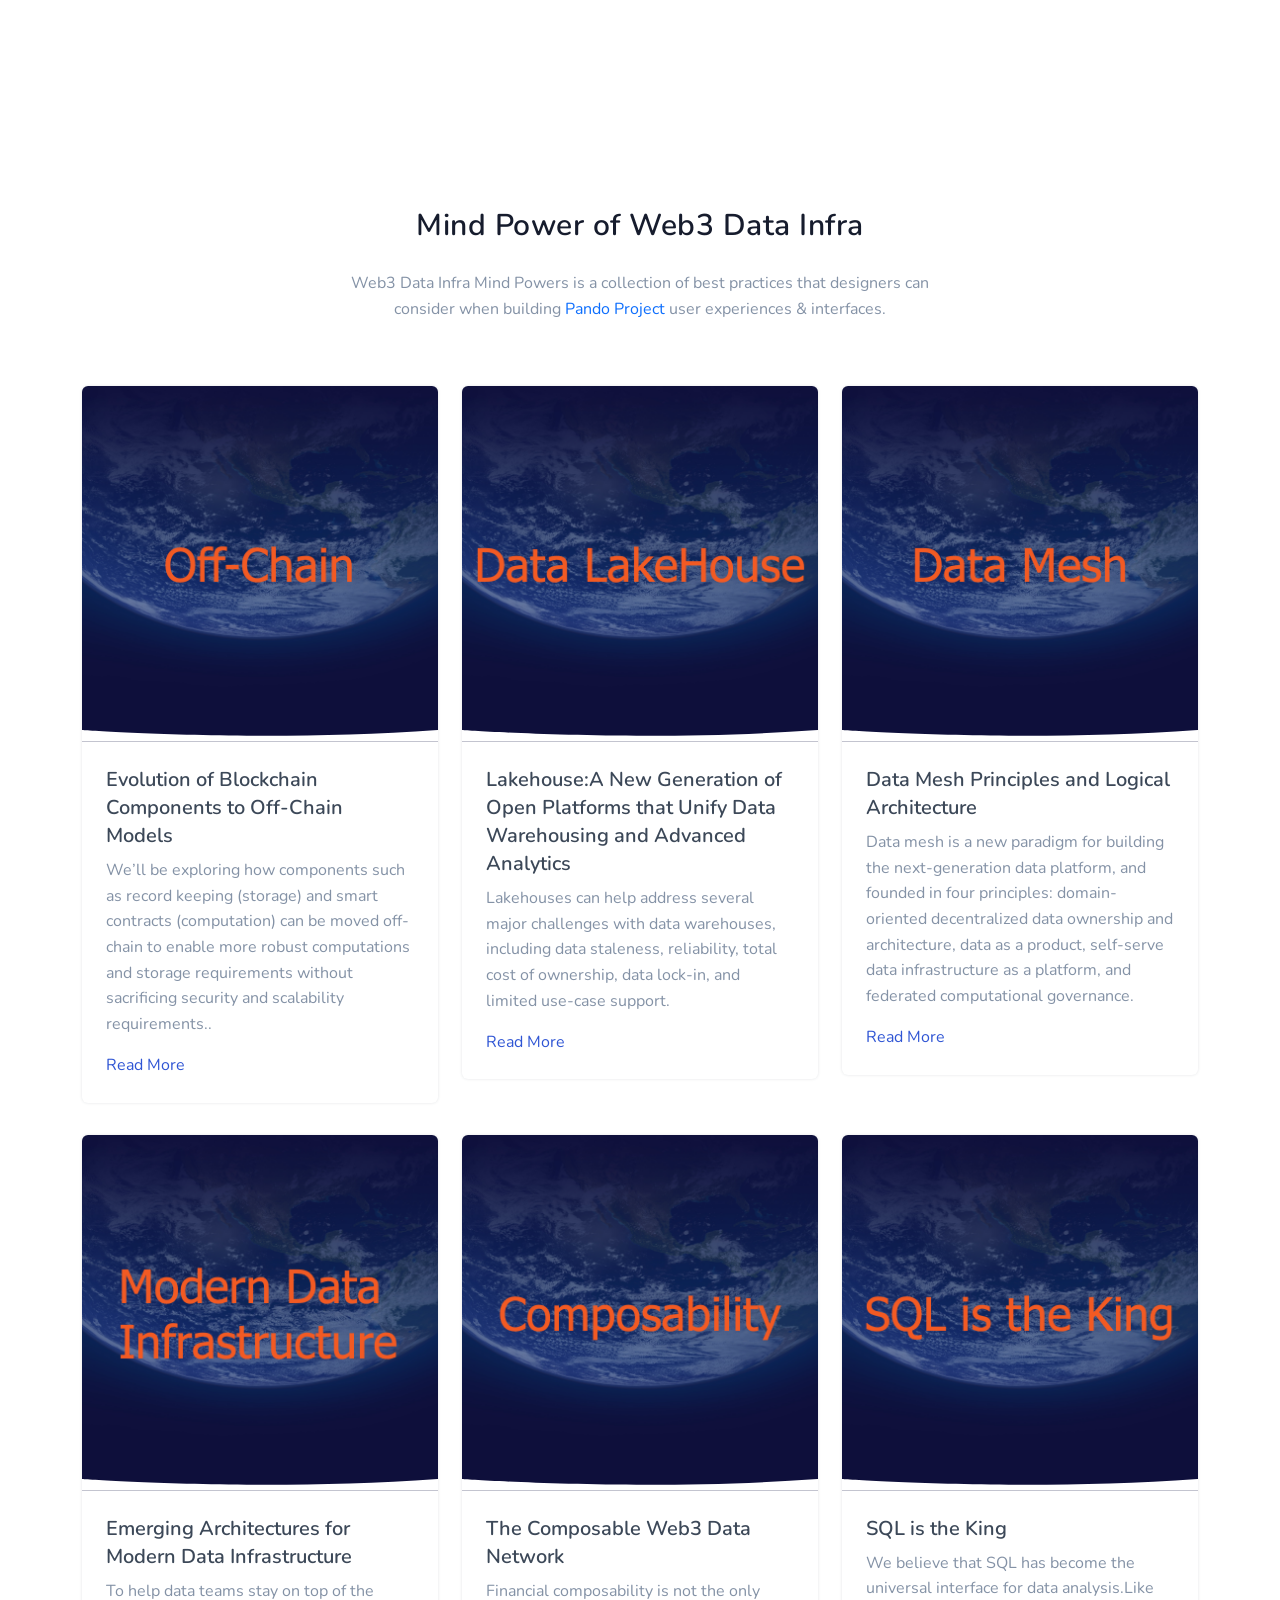
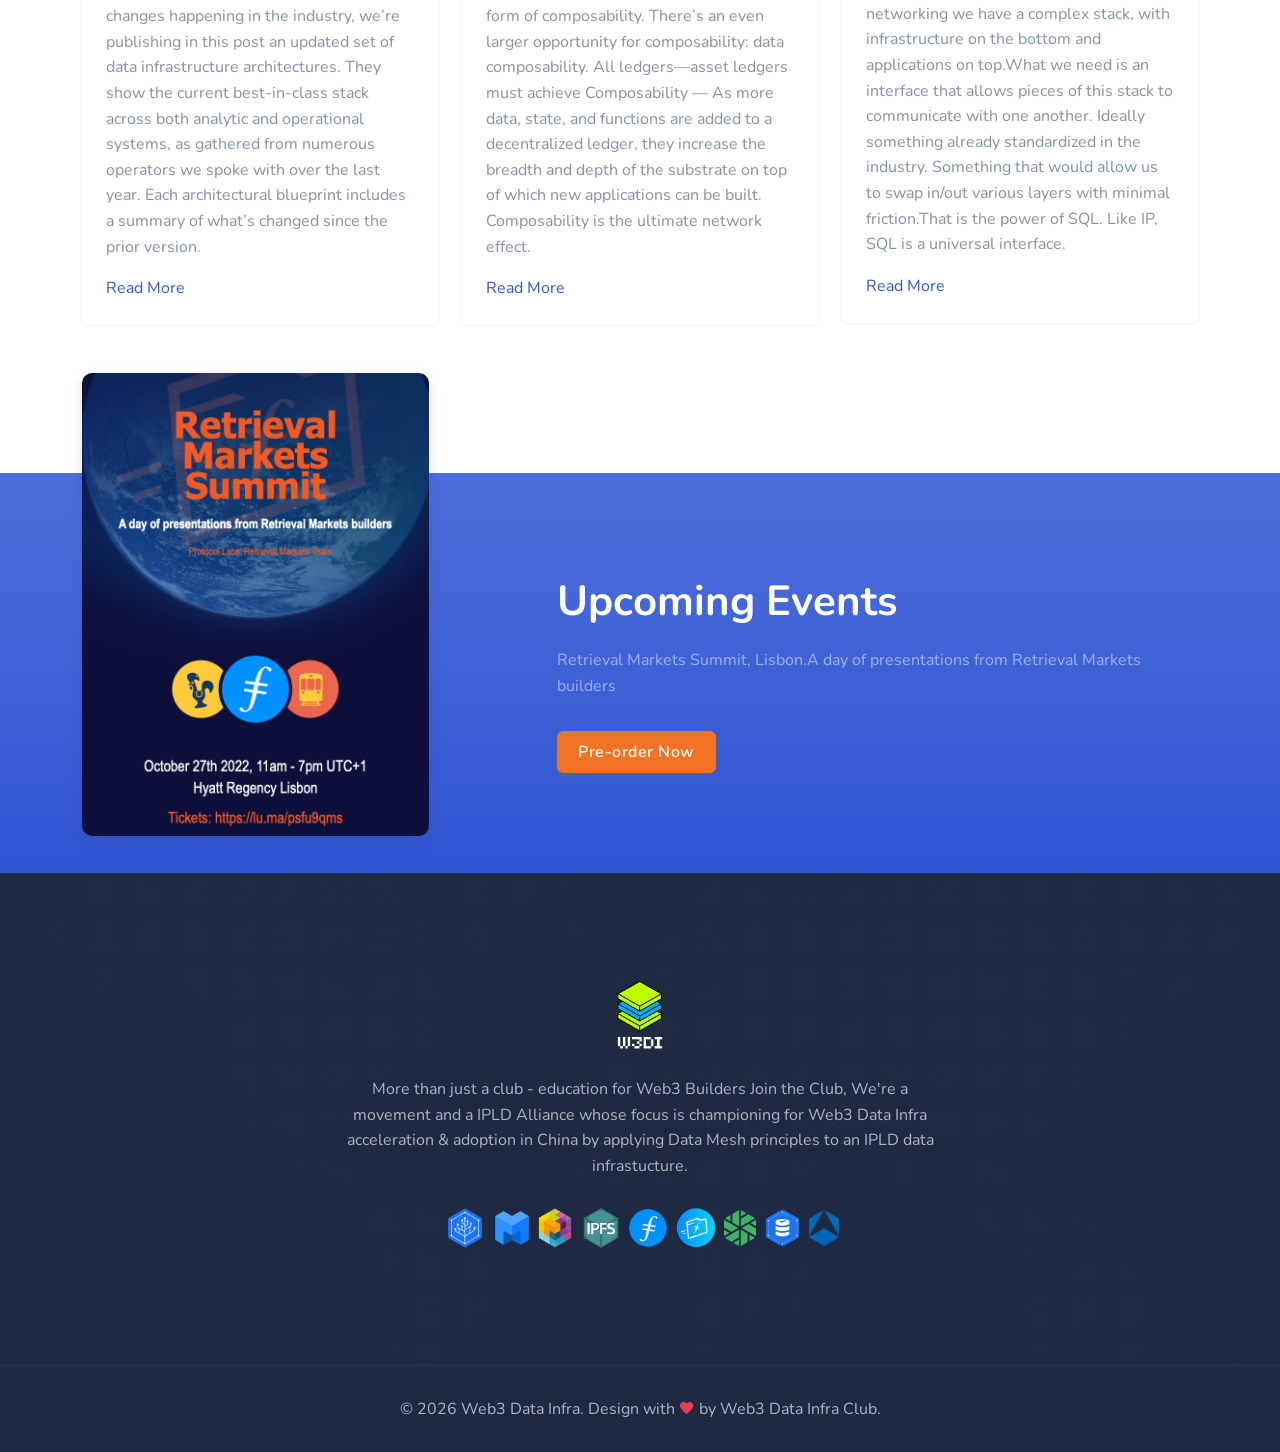
==== commit 3824ac0e: "update logo" ====
--- a/HTML/landing/index.html
+++ b/HTML/landing/index.html
@@ -43,10 +43,10 @@
                 <!-- Logo container-->
                 <a class="logo" href="index.html">
                     <span class="logo-light-mode">
-                        <img src="images/infra/BLACK02.png" class="l-dark" height="60" alt="">
-                        <img src="images/infra/WHITE02.png" class="l-light" height="60" alt="">
+                        <img src="images/infra/black2.png" class="l-dark" height="50" alt="">
+                        <img src="images/infra/white2.png" class="l-light" height="50" alt="">
                     </span>
-                    <img src="images/infra/BLACK02.png" height="60" class="logo-dark-mode" alt="">
+                    <img src="images/infra/black2.png" height="50" class="logo-dark-mode" alt="">
                 </a>
 
                 <!-- End Logo container-->
@@ -617,7 +617,7 @@
                     <div class="col-12 py-lg-5">
                         <div class="footer-py-60 text-center">
                             <a href="#" class="logo-footer">
-                                <img src="images/infra/WHITE01.png" height="92" alt="">
+                                <img src="images/infra/white1.png" height="72" alt="">
                             </a>
                             <p class="mt-4 para-desc mx-auto">More than just a club - education for Web3 Builders Join the Club, We're a movement and a IPLD Alliance whose focus is championing for Web3 Data Infra acceleration & adoption in China by applying Data Mesh principles to an IPLD data infrastucture.</p>
                             <ul class="list-unstyled logo-footer mb-0 mt-4">
